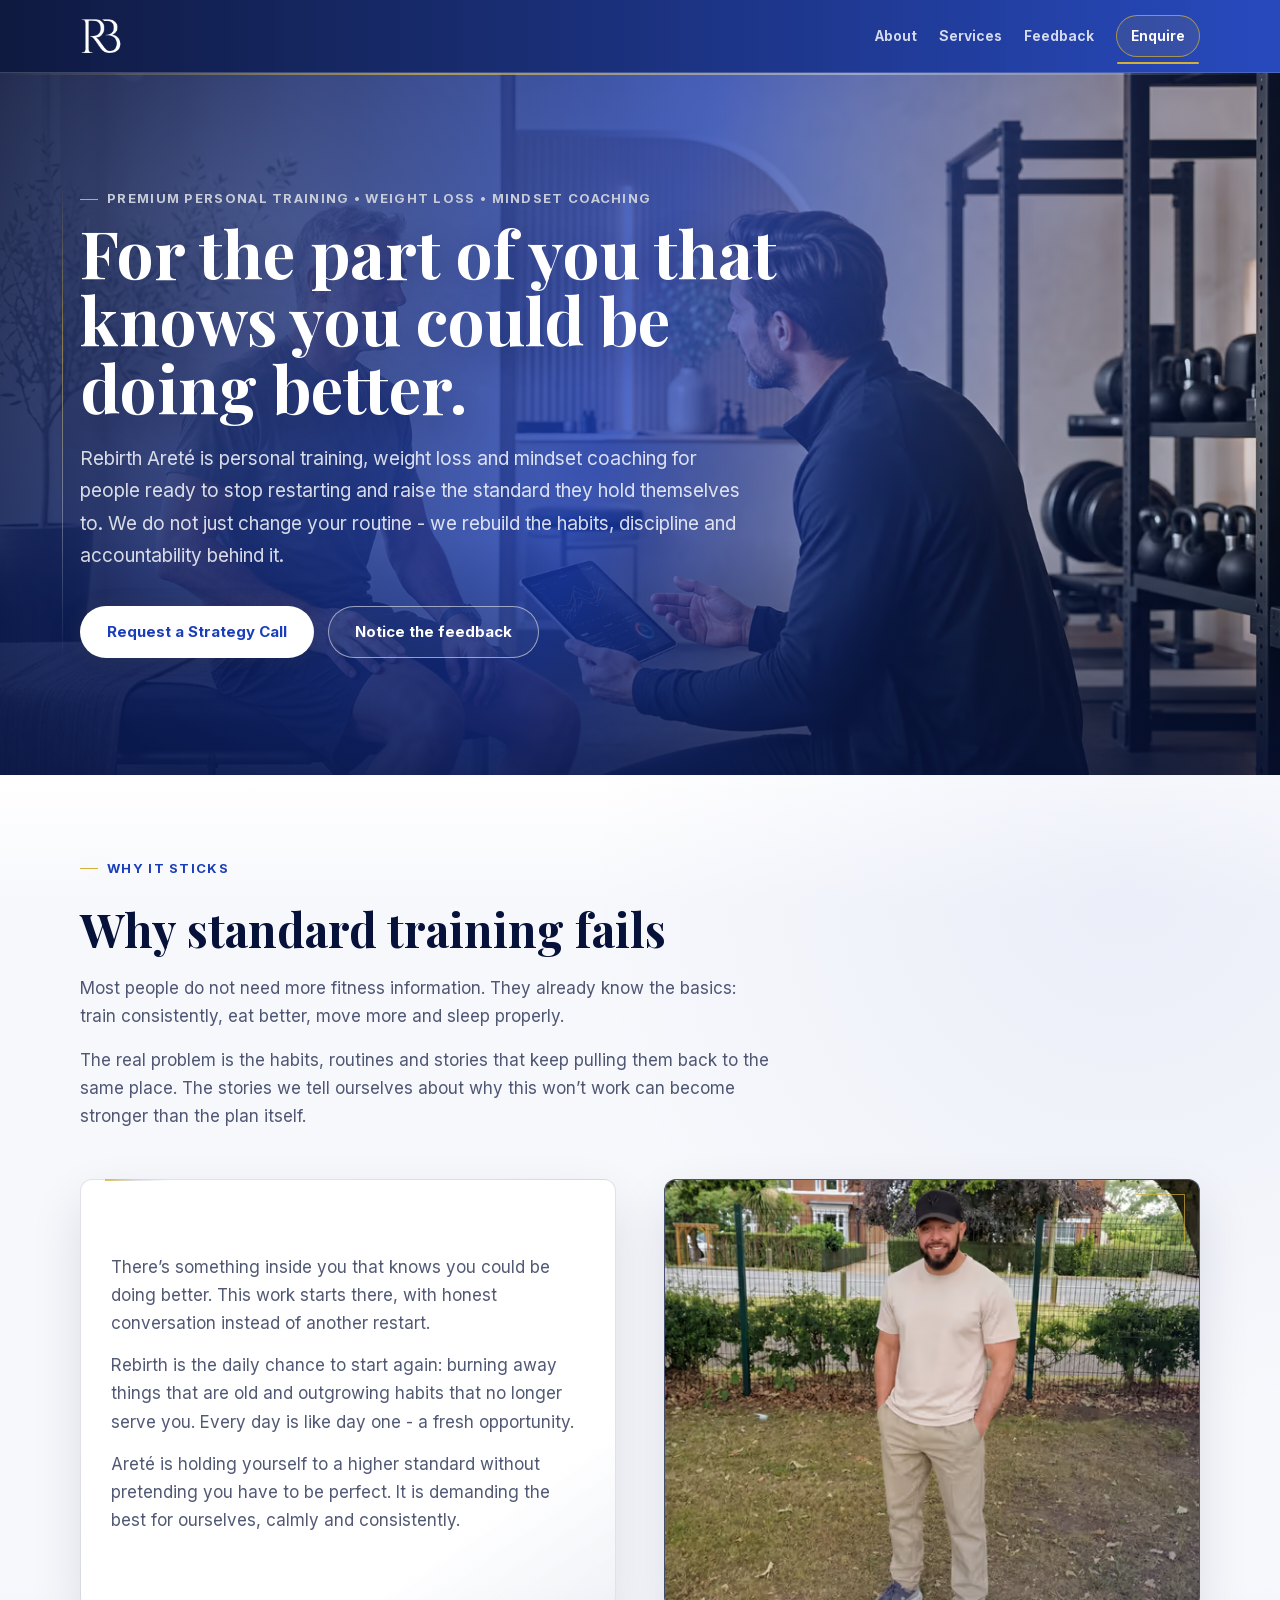
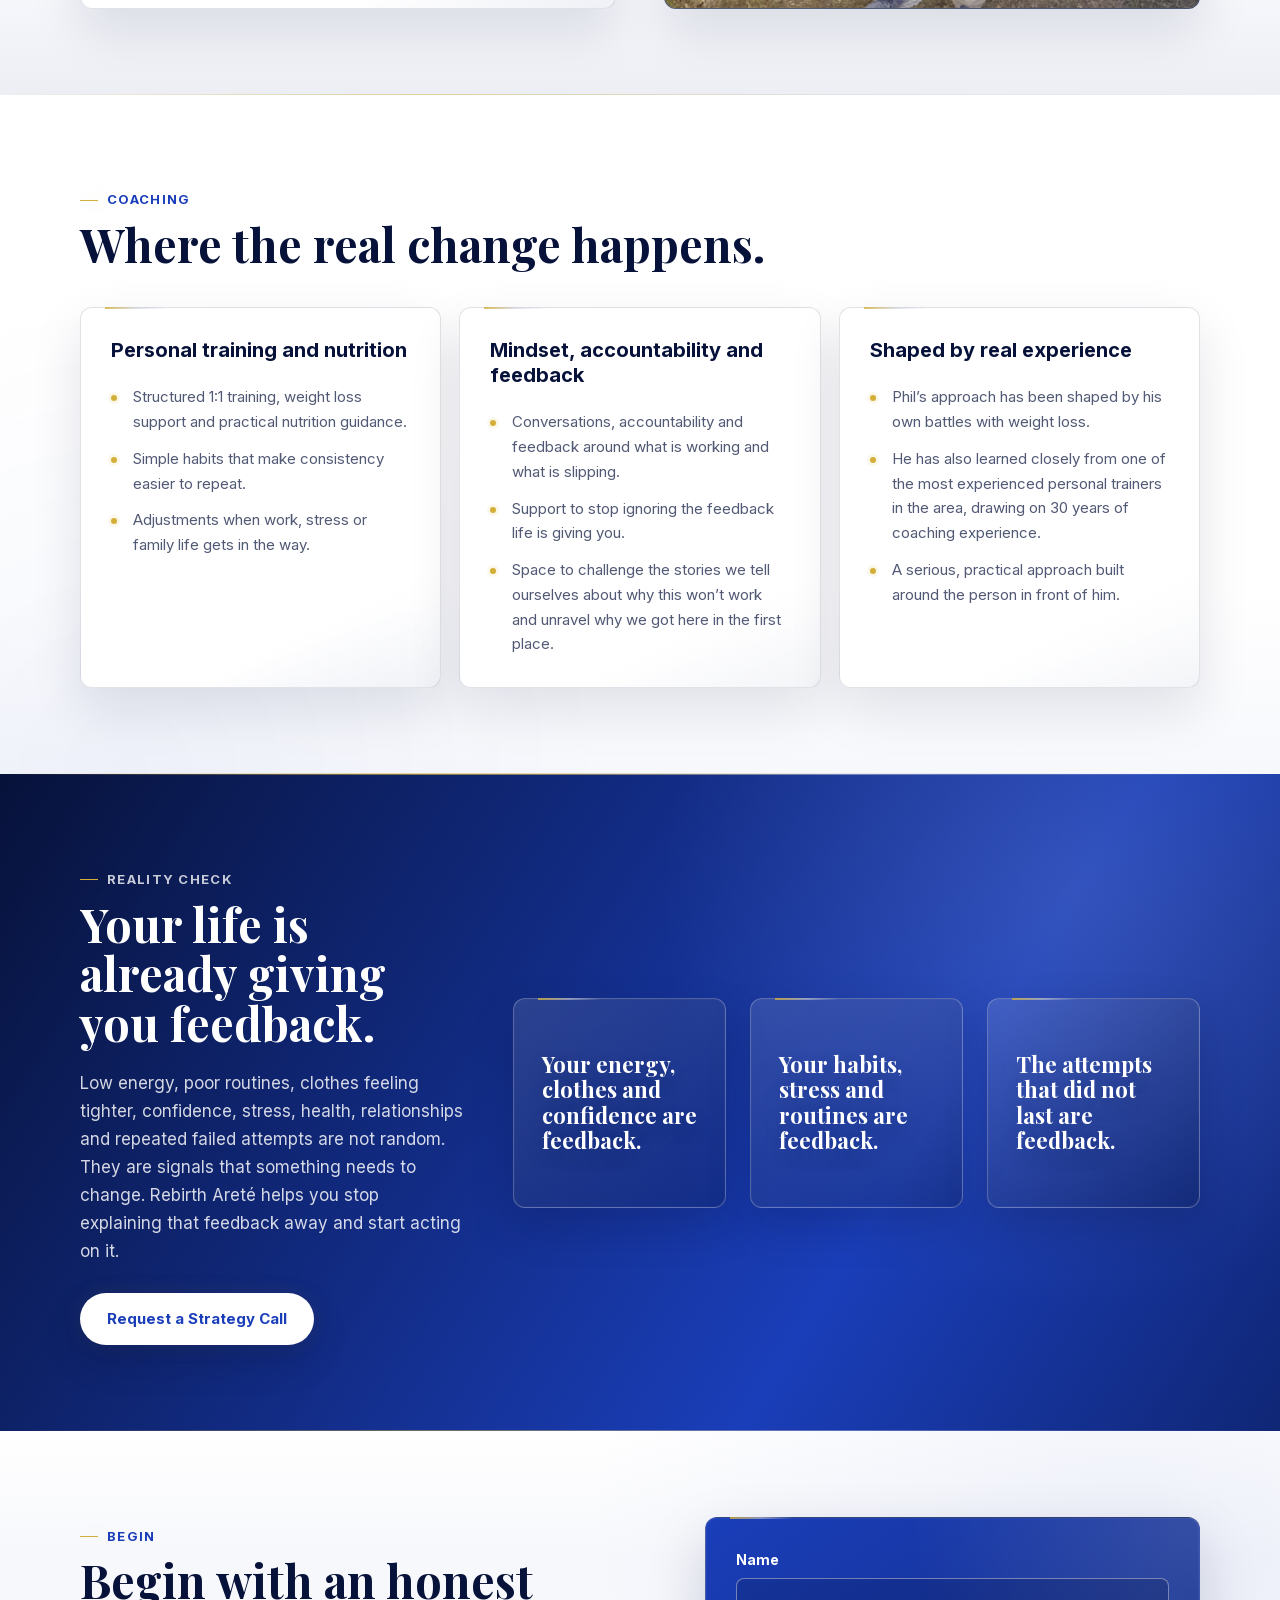
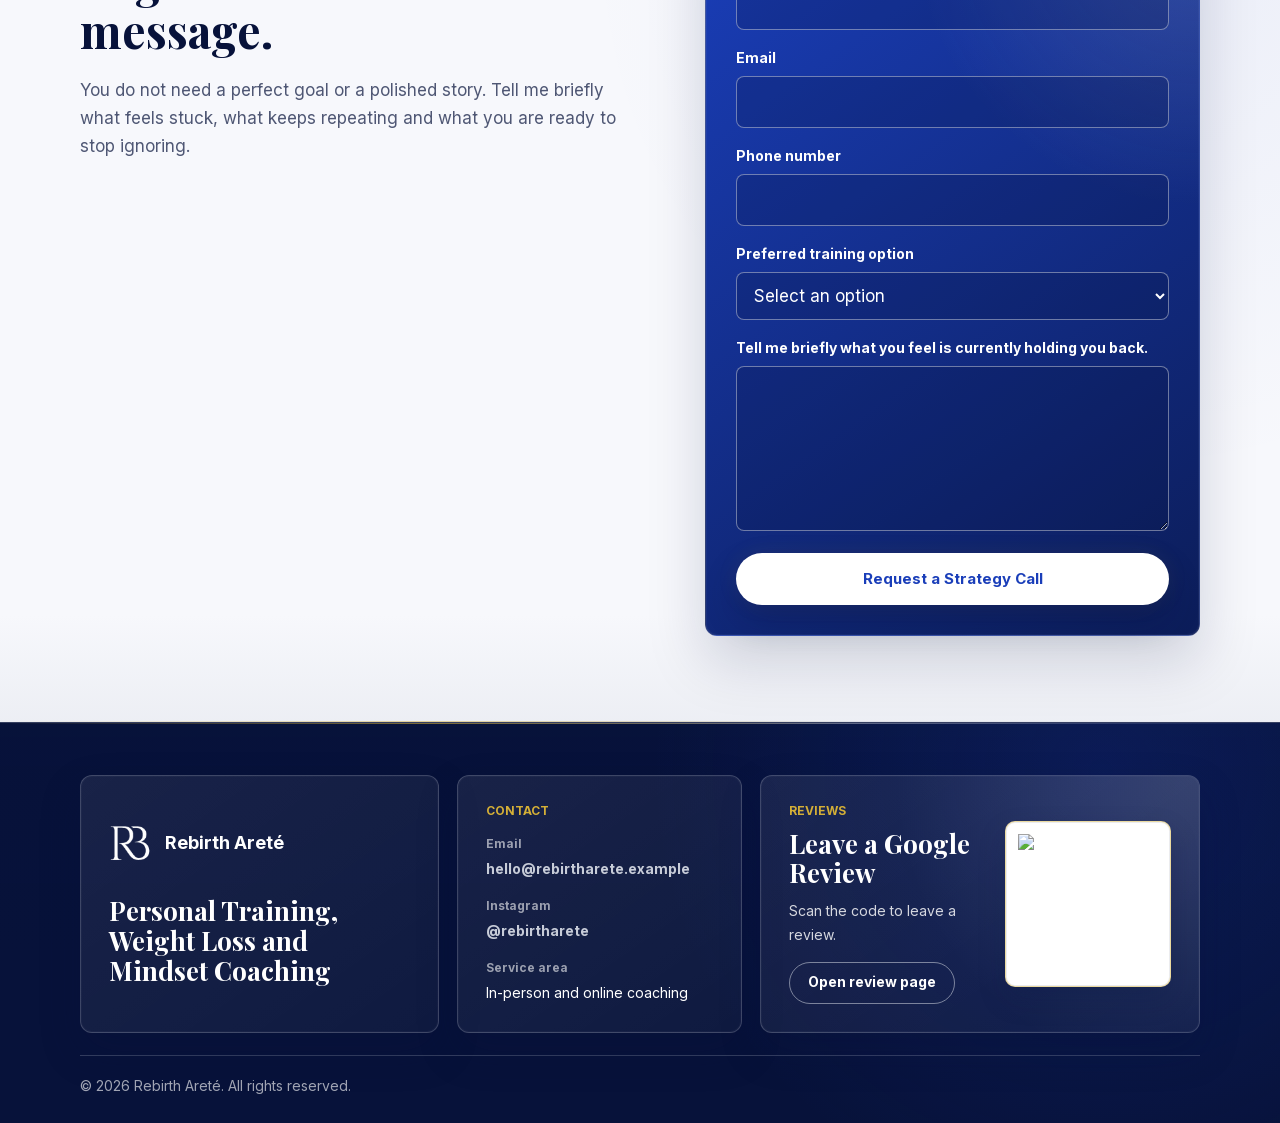
==== index.html @ 5c13dafe "fixed overall message" ====
<!doctype html>
<html lang="en">
  <head>
    <meta charset="utf-8" />
    <meta name="viewport" content="width=device-width, initial-scale=1" />
    <title>
      Rebirth Aret&eacute; | Personal Training, Weight Loss &amp; Mindset Coaching
    </title>
    <meta
      name="description"
      content="Premium personal training, weight loss and mindset coaching from Rebirth Aret&eacute; for people ready to stop restarting and raise their standard."
    />
    <meta name="theme-color" content="#07123A" />
    <!-- TODO: Replace placeholder domain with the real Rebirth Aret&eacute; domain before launch. -->
    <link rel="canonical" href="https://www.rebirtharete.example/" />
    <link rel="icon" href="assets/favicon.png" sizes="48x48" type="image/png" />
    <link
      rel="preload"
      as="image"
      href="assets/hero-mobile.avif"
      type="image/avif"
      media="(max-width: 720px)"
      fetchpriority="high"
    />
    <link
      rel="preload"
      as="image"
      href="assets/hero-desktop.avif"
      type="image/avif"
      media="(min-width: 721px)"
      fetchpriority="high"
    />
    <link
      rel="preload"
      as="font"
      href="assets/fonts/inter-latin.woff2"
      type="font/woff2"
      crossorigin
    />
    <link
      rel="preload"
      as="font"
      href="assets/fonts/playfair-display-latin.woff2"
      type="font/woff2"
      crossorigin
    />
    <link rel="stylesheet" href="styles.min.css" />
  </head>
  <body>
    <a class="skip-link" href="#main">Skip to content</a>

    <header class="site-header" aria-label="Site header">
      <div class="container nav-shell">
        <a class="brand" href="#top" aria-label="Rebirth Aret&eacute; home">
          <img
            src="assets/rebirth-mark.png"
            alt="Rebirth Aret&eacute; logo"
            width="96"
            height="96"
            decoding="async"
          />
        </a>
        <nav class="nav-links" aria-label="Primary navigation">
          <a href="#about">About</a>
          <a href="#services">Services</a>
          <a href="#reviews">Feedback</a>
          <a class="nav-cta" href="#enquire">Enquire</a>
        </nav>
      </div>
    </header>

    <main id="main">
      <section class="hero" id="top" aria-labelledby="hero-title">
        <div class="container hero-content">
          <p class="eyebrow">
            Premium Personal Training &bull; Weight Loss &bull; Mindset Coaching
          </p>
          <h1 id="hero-title">
            For the part of you that knows you could be doing better.
          </h1>
          <p class="hero-subtitle">
            Rebirth Aret&eacute; is personal training, weight loss and mindset
            coaching for people ready to stop restarting and raise the standard
            they hold themselves to. We do not just change your routine - we
            rebuild the habits, discipline and accountability behind it.
          </p>
          <div class="button-row" role="group" aria-label="Hero actions">
            <a class="button button-primary" href="#enquire"
              >Request a Strategy Call</a
            >
            <a class="button button-secondary" href="#reviews"
              >Notice the feedback</a
            >
          </div>
        </div>
      </section>

      <section
        class="section section-light"
        id="about"
        aria-labelledby="about-title"
      >
        <div class="container about-layout">
          <div class="section-copy about-copy">
            <p class="eyebrow">Why it sticks</p>
            <h2 id="about-title">Why standard training fails</h2>
            <p>
              Most people do not need more fitness information. They already
              know the basics: train consistently, eat better, move more and
              sleep properly.
            </p>
            <p>
              The real problem is the habits, routines and stories that keep
              pulling them back to the same place. The stories we tell ourselves
              about why this won&rsquo;t work can become stronger than the plan
              itself.
            </p>
          </div>

          <div class="about-cards-row">
            <article
              class="about-card about-detail"
              aria-label="Phil coaching approach"
            >
              <p>
                There&rsquo;s something inside you that knows you could be doing
                better. This work starts there, with honest conversation instead
                of another restart.
              </p>
              <p>
                Rebirth is the daily chance to start again: burning away things
                that are old and outgrowing habits that no longer serve you.
                Every day is like day one - a fresh opportunity.
              </p>
              <p>
                Aret&eacute; is holding yourself to a higher standard without
                pretending you have to be perfect. It is demanding the best for
                ourselves, calmly and consistently.
              </p>
            </article>

            <figure class="image-panel about-image">
              <picture>
                <source
                  type="image/avif"
                  srcset="
                    assets/phil-560.avif 560w,
                    assets/phil-840.avif 840w
                  "
                  sizes="(min-width: 981px) 544px, calc(100vw - 36px)"
                />
                <source
                  type="image/webp"
                  srcset="
                    assets/phil-560.webp 560w,
                    assets/phil-840.webp 840w
                  "
                  sizes="(min-width: 981px) 544px, calc(100vw - 36px)"
                />
                <img
                  src="assets/phil-840.jpg"
                  alt="Phil, fitness and mindset coach"
                  width="840"
                  height="840"
                  loading="lazy"
                  decoding="async"
                  fetchpriority="low"
                />
              </picture>
            </figure>
          </div>
        </div>
      </section>

      <section
        class="section section-stone"
        id="services"
        aria-labelledby="services-title"
      >
        <div class="container section-heading">
          <p class="eyebrow">Coaching</p>
          <h2 id="services-title">Where the real change happens.</h2>
        </div>

        <div class="container card-grid services-grid">
          <article class="service-card">
            <h3>Personal training and nutrition</h3>
            <ul>
              <li>
                Structured 1:1 training, weight loss support and practical
                nutrition guidance.
              </li>
              <li>Simple habits that make consistency easier to repeat.</li>
              <li>Adjustments when work, stress or family life gets in the way.</li>
            </ul>
          </article>

          <article class="service-card">
            <h3>Mindset, accountability and feedback</h3>
            <ul>
              <li>
                Conversations, accountability and feedback around what is
                working and what is slipping.
              </li>
              <li>Support to stop ignoring the feedback life is giving you.</li>
              <li>
                Space to challenge the stories we tell ourselves about why this
                won&rsquo;t work and unravel why we got here in the first place.
              </li>
            </ul>
          </article>

          <article class="service-card">
            <h3>Shaped by real experience</h3>
            <ul>
              <li>
                Phil&rsquo;s approach has been shaped by his own battles with
                weight loss.
              </li>
              <li>
                He has also learned closely from one of the most experienced
                personal trainers in the area, drawing on 30 years of coaching
                experience.
              </li>
              <li>A serious, practical approach built around the person in front of him.</li>
            </ul>
          </article>
        </div>
      </section>

      <section
        class="section section-dark"
        id="reviews"
        aria-labelledby="reviews-title"
      >
        <div class="container reviews-layout">
          <div class="section-copy">
            <p class="eyebrow">Reality check</p>
            <h2 id="reviews-title">Your life is already giving you feedback.</h2>
            <p>
              Low energy, poor routines, clothes feeling tighter, confidence,
              stress, health, relationships and repeated failed attempts are not
              random. They are signals that something needs to change. Rebirth
              Aret&eacute; helps you stop explaining that feedback away and start
              acting on it.
            </p>
            <!-- TODO: Replace this with the preferred enquiry route when it is ready. -->
            <a
              class="button button-primary"
              href="#enquire"
            >
              Request a Strategy Call
            </a>
          </div>

          <div class="card-grid review-grid">
            <article class="review-card">
              <p>Your energy, clothes and confidence are feedback.</p>
            </article>
            <article class="review-card">
              <p>Your habits, stress and routines are feedback.</p>
            </article>
            <article class="review-card">
              <p>The attempts that did not last are feedback.</p>
            </article>
          </div>
        </div>
      </section>

      <section
        class="section section-light enquiry-section"
        id="enquire"
        aria-labelledby="enquire-title"
      >
        <div class="container enquiry-layout">
          <div class="section-copy enquiry-copy">
            <p class="eyebrow">Begin</p>
            <h2 id="enquire-title">Begin with an honest message.</h2>
            <p>
              You do not need a perfect goal or a polished story. Tell me
              briefly what feels stuck, what keeps repeating and what you are
              ready to stop ignoring.
            </p>
          </div>

          <form
            class="enquiry-form"
            name="rebirth-arete-enquiry"
            method="POST"
            data-netlify="true"
            netlify-honeypot="bot-field"
          >
            <input
              type="hidden"
              name="form-name"
              value="rebirth-arete-enquiry"
            />
            <p class="honeypot">
              <label>
                Do not fill this out if you are human:
                <input name="bot-field" type="text" autocomplete="off" />
              </label>
            </p>

            <div class="form-row">
              <label for="name">Name</label>
              <input
                id="name"
                name="name"
                type="text"
                autocomplete="name"
                required
              />
            </div>

            <div class="form-row">
              <label for="email">Email</label>
              <input
                id="email"
                name="email"
                type="email"
                autocomplete="email"
                required
              />
            </div>

            <div class="form-row">
              <label for="phone">Phone number</label>
              <input id="phone" name="phone" type="tel" autocomplete="tel" />
            </div>

            <div class="form-row">
              <label for="training-option">Preferred training option</label>
              <select
                id="training-option"
                name="preferred-training-option"
                required
              >
                <option value="">Select an option</option>
                <option value="1:1 PT">1:1 PT</option>
                <option value="Online coaching">Online coaching</option>
                <option value="Not sure yet">Not sure yet</option>
              </select>
            </div>

            <div class="form-row">
              <label for="message"
                >Tell me briefly what you feel is currently holding you
                back.</label
              >
              <textarea
                id="message"
                name="message"
                rows="5"
                required
              ></textarea>
            </div>

            <button class="button button-primary form-button" type="submit">
              Request a Strategy Call
            </button>
          </form>
        </div>
      </section>
    </main>

    <footer class="site-footer">
      <div class="container footer-shell">
        <div class="footer-main">
          <div class="footer-brand-panel">
            <a
              class="footer-logo"
              href="#top"
              aria-label="Rebirth Aret&eacute; home"
            >
              <img
                src="assets/rebirth-mark.png"
                alt=""
                width="96"
                height="96"
                decoding="async"
              />
              <span>Rebirth Aret&eacute;</span>
            </a>
            <p>Personal Training, Weight Loss and Mindset Coaching</p>
          </div>

          <address
            class="footer-contact"
            aria-label="Rebirth Aret&eacute; contact details"
          >
            <p class="footer-heading">Contact</p>
            <ul class="footer-list">
              <li>
                <span>Email</span>
                <!-- TODO: Replace placeholder email with the client's real email address. -->
                <a href="mailto:hello@rebirtharete.example"
                  >hello@rebirtharete.example</a
                >
              </li>
              <li>
                <span>Instagram</span>
                <!-- TODO: Replace placeholder Instagram URL and handle with the client's real Instagram link. -->
                <a
                  href="https://www.instagram.com/rebirtharete"
                  target="_blank"
                  rel="noopener noreferrer"
                >
                  @rebirtharete
                </a>
              </li>
              <li>
                <span>Service area</span>
                <!-- TODO: Replace placeholder service area with the client's real location/service area. -->
                <p>In-person and online coaching</p>
              </li>
            </ul>
          </address>

          <aside
            class="footer-review-card"
            aria-labelledby="footer-review-title"
          >
            <div class="footer-review-copy">
              <p class="footer-heading">Reviews</p>
              <h2 id="footer-review-title">Leave a Google Review</h2>
              <p>Scan the code to leave a review.</p>
              <!-- TODO: Replace this placeholder Google Review link with the client's real Google Review link. -->
              <a
                class="footer-review-link"
                href="https://google.com"
                target="_blank"
                rel="noopener noreferrer"
              >
                Open review page
              </a>
            </div>
            <div class="footer-qr-wrap">
              <!-- TODO: Replace this placeholder QR code URL with the client's real Google Review link. -->
              <img
                src="assets/google-review-qr.png"
                alt="Placeholder QR code for the Rebirth Aret&eacute; Google Review page"
                width="140"
                height="140"
                loading="lazy"
                decoding="async"
                fetchpriority="low"
              />
            </div>
          </aside>
        </div>

        <div class="footer-bottom">
          <p>
            &copy; <span id="copyright-year">2026</span> Rebirth Aret&eacute;. All
            rights reserved.
          </p>
        </div>
      </div>
    </footer>

    <script src="script.min.js" defer></script>
  </body>
</html>
---- styles.min.css ----
@font-face{font-family:Inter;font-style:normal;font-weight:400 700;font-display:swap;src:url(assets/fonts/inter-latin.woff2)format("woff2");unicode-range:U+??,U+131,U+152-153,U+2BB-2BC,U+2C6,U+2DA,U+2DC,U+304,U+308,U+329,U+2000-206F,U+20AC,U+2122,U+2191,U+2193,U+2212,U+2215,U+FEFF,U+FFFD}@font-face{font-family:Playfair Display;font-style:normal;font-weight:600 700;font-display:swap;src:url(assets/fonts/playfair-display-latin.woff2)format("woff2");unicode-range:U+??,U+131,U+152-153,U+2BB-2BC,U+2C6,U+2DA,U+2DC,U+304,U+308,U+329,U+2000-206F,U+20AC,U+2122,U+2191,U+2193,U+2212,U+2215,U+FEFF,U+FFFD}:root{--brand-blue:#1a3eb9;--brand-blue-rgb:26, 62, 185;--brand-navy:#07123a;--brand-navy-rgb:7, 18, 58;--brand-white:#fff;--brand-white-rgb:255, 255, 255;--brand-soft:#f7f8fc;--brand-silver:#c7ccd8;--brand-silver-rgb:199, 204, 216;--brand-silver-dark:#8f98aa;--brand-silver-dark-rgb:143, 152, 170;--brand-gold:#d4af37;--brand-gold-rgb:212, 175, 55;--brand-yellow:var(--brand-gold);--brand-yellow-rgb:var(--brand-gold-rgb);--brand-grey:var(--brand-silver);--brand-grey-rgb:var(--brand-silver-rgb);--brand-slate:var(--brand-navy);--brand-slate-rgb:var(--brand-navy-rgb);--accent-gradient:linear-gradient(90deg, transparent, rgba(var(--brand-gold-rgb), .82), rgba(var(--brand-silver-rgb), .64), transparent);--silver-gradient:linear-gradient(135deg, rgba(var(--brand-white-rgb), .94), rgba(var(--brand-silver-rgb), .72), rgba(var(--brand-white-rgb), .96), rgba(var(--brand-silver-dark-rgb), .54));--cf-charcoal:var(--brand-navy);--cf-panel:rgba(var(--brand-navy-rgb), .94);--cf-basalt:var(--brand-blue);--cf-parchment:var(--brand-soft);--cf-stone:var(--brand-white);--cf-cream:var(--brand-white);--cf-gold:var(--brand-yellow);--cf-sand:var(--brand-grey);--cf-muted-gold:var(--brand-yellow);--cf-border-dark:rgba(var(--brand-silver-rgb), .24);--cf-border-light:rgba(var(--brand-silver-dark-rgb), .28);--ink:var(--brand-navy);--muted-on-dark:rgba(var(--brand-white-rgb), .82);--muted-on-light:rgba(var(--brand-navy-rgb), .7);--shadow-soft:0 22px 52px rgba(var(--brand-navy-rgb), .11);--space-sm:1rem;--space-md:1.5rem;--space-lg:2rem;--footer-card-padding:1.75rem}*{box-sizing:border-box}html{scroll-behavior:smooth}body{background:var(--cf-parchment);color:var(--ink);text-rendering:optimizelegibility;margin:0;font-family:Inter,Arial,sans-serif;font-size:17px;line-height:1.65}img{max-width:100%;display:block}a{color:inherit;text-decoration:none}p,h1,h2,h3{margin:0}ul{margin:0;padding:0}button,input,textarea,select{font:inherit}input,textarea,select{width:100%}:focus-visible{outline:3px solid var(--brand-blue);outline-offset:3px}.site-header :focus-visible,.hero :focus-visible,.section-dark :focus-visible,.enquiry-form :focus-visible,.site-footer :focus-visible{outline-color:var(--brand-yellow)}.skip-link{z-index:100;border:1px solid var(--brand-grey);background:var(--cf-cream);color:var(--ink);border-radius:8px;padding:10px 14px;position:absolute;top:-80px;left:16px}.skip-link:focus{top:16px}.container{width:calc(100% - 48px);max-width:1120px;margin:0 auto}.section{padding:86px 0;scroll-margin-top:88px;position:relative}.section>.container{z-index:1;position:relative}.section:after{content:"";z-index:2;background:var(--accent-gradient);opacity:.58;pointer-events:none;height:1px;position:absolute;bottom:0;left:0;right:0}.section-light{background:radial-gradient(circle at 88% 12%, rgba(var(--brand-blue-rgb), .055), transparent 34rem), linear-gradient(180deg, var(--brand-white), var(--brand-soft) 14%, var(--brand-soft) 88%, rgba(var(--brand-silver-rgb), .22))}.section-stone{background:radial-gradient(circle at 10% 100%, rgba(var(--brand-blue-rgb), .045), transparent 30rem), linear-gradient(180deg, rgba(var(--brand-white-rgb), .96), var(--brand-white) 72%, var(--brand-soft))}.section-dark{background:radial-gradient(circle at 84% 18%, rgba(var(--brand-silver-rgb), .15), transparent 26rem), linear-gradient(122deg, var(--brand-navy) 0%, var(--brand-blue) 68%, var(--brand-navy) 128%);color:var(--cf-cream)}.section-dark:before{content:"";background:var(--accent-gradient);opacity:.76;pointer-events:none;height:1px;position:absolute;inset:0 0 auto}.eyebrow{color:var(--brand-blue);letter-spacing:.1em;text-transform:uppercase;align-items:center;gap:9px;margin-bottom:12px;font-size:13px;font-weight:800;line-height:1.2;display:inline-flex}.eyebrow:before{content:"";background:var(--brand-gold);width:18px;height:1px;box-shadow:8px 0 16px rgba(var(--brand-gold-rgb), .22);flex:none}.section-dark .eyebrow,.hero .eyebrow{color:var(--brand-silver)}h1,h2{font-family:Playfair Display,Georgia,serif;font-weight:700}h1{max-width:780px;color:var(--cf-cream);font-size:66px;line-height:1.02}h2{max-width:760px;font-size:46px;line-height:1.08}h3{color:inherit;font-size:20px;font-weight:700;line-height:1.25}.section-copy{max-width:690px}.section-copy h2,.section-heading h2{margin-bottom:20px}.section-copy p:not(.eyebrow),.section-heading p:not(.eyebrow){color:var(--muted-on-light)}.section-dark .section-copy p:not(.eyebrow){color:var(--muted-on-dark)}.site-header{z-index:30;border-bottom:1px solid var(--cf-border-dark);background:linear-gradient(90deg, rgba(var(--brand-navy-rgb), .97), rgba(var(--brand-blue-rgb), .94));color:var(--cf-cream);transition:background .18s,box-shadow .18s;position:sticky;top:0}.site-header.is-scrolled{background:rgba(var(--brand-navy-rgb), .97);box-shadow:0 14px 34px rgba(var(--brand-navy-rgb), .28)}.nav-shell{justify-content:space-between;align-items:center;gap:24px;min-height:72px;display:flex}.brand{flex:none;align-items:center;display:inline-flex}.brand img{filter:brightness(0)invert();object-fit:contain;width:auto;height:42px}.nav-links{color:var(--muted-on-dark);align-items:center;gap:22px;font-size:14px;font-weight:650;display:flex}.nav-links a{transition:color .18s,border-color .18s,background .18s;position:relative}.nav-links a:hover,.nav-links a.is-active{color:var(--brand-white)}.nav-links a:after{content:"";background:var(--brand-gold);opacity:0;border-radius:999px;height:2px;transition:opacity .18s,transform .18s;position:absolute;bottom:-8px;left:0;right:0;transform:scaleX(.6)}.nav-links a.is-active:after{opacity:1;transform:scaleX(1)}.nav-cta{border:1px solid rgba(var(--brand-silver-rgb), .66);border-radius:999px;padding:8px 14px}.nav-cta.is-active{border-color:rgba(var(--brand-gold-rgb), .72);background:rgba(var(--brand-gold-rgb), .1)}.hero{--hero-image:url(assets/hero-desktop.jpg);background:radial-gradient(circle at 19% 26%, rgba(var(--brand-white-rgb), .13), transparent 25rem), radial-gradient(circle at 68% 12%, rgba(var(--brand-silver-rgb), .11), transparent 24rem), linear-gradient(108deg, rgba(var(--brand-navy-rgb), .91) 0%, rgba(var(--brand-blue-rgb), .78) 48%, rgba(var(--brand-blue-rgb), .22) 76%, rgba(var(--brand-navy-rgb), .12) 100%), var(--hero-image) center right / cover no-repeat;align-items:center;height:78svh;min-height:640px;max-height:800px;display:flex;position:relative;overflow:hidden}@supports (background-image:image-set(url("assets/hero-desktop.avif") type("image/avif"))
){.hero{--hero-image:image-set(url(assets/hero-desktop.avif) type("image/avif"), url(assets/hero-desktop.webp) type("image/webp"), url(assets/hero-desktop.jpg) type("image/jpeg"))}}.hero:before{content:"";z-index:1;background:var(--accent-gradient);opacity:.9;pointer-events:none;height:2px;position:absolute;inset:0 0 auto}.hero:after{content:"";z-index:0;background:linear-gradient(0deg, rgba(var(--brand-navy-rgb), .64), transparent 76%);pointer-events:none;height:44%;position:absolute;inset:auto 0 0}.hero-content{z-index:2;padding:54px 0 64px;position:relative}.hero-content:before{content:"";background:linear-gradient(180deg, transparent, rgba(var(--brand-gold-rgb), .76), rgba(var(--brand-silver-rgb), .62), transparent);opacity:.74;width:1px;position:absolute;top:54px;bottom:64px;left:-18px}.hero h1{text-shadow:0 10px 34px rgba(var(--brand-navy-rgb), .28)}.hero-subtitle{max-width:660px;color:var(--muted-on-dark);margin-top:22px;font-size:19px;line-height:1.7}.button-row{flex-wrap:wrap;gap:14px;margin-top:34px;display:flex}.button{border:1px solid #0000;border-radius:999px;justify-content:center;align-items:center;min-height:52px;padding:14px 26px;font-size:15px;font-weight:800;line-height:1.2;transition:transform .2s,box-shadow .2s,background .2s,border-color .2s,color .2s;display:inline-flex}.button:hover{transform:translateY(-2px)}.button-primary{border-color:var(--brand-blue);background:var(--brand-blue);color:var(--brand-white);box-shadow:0 14px 30px rgba(var(--brand-blue-rgb), .2), 0 0 0 1px rgba(var(--brand-white-rgb), .04) inset}.button-primary:hover{border-color:rgba(var(--brand-gold-rgb), .72);background:var(--brand-navy);box-shadow:0 17px 34px rgba(var(--brand-navy-rgb), .22), 0 0 0 1px rgba(var(--brand-gold-rgb), .18)}.hero .button-primary,.section-dark .button-primary,.enquiry-form .button-primary{border-color:rgba(var(--brand-white-rgb), .86);background:var(--brand-white);color:var(--brand-blue);box-shadow:0 16px 34px rgba(var(--brand-navy-rgb), .24), 0 0 22px rgba(var(--brand-gold-rgb), .08)}.hero .button-primary:hover,.section-dark .button-primary:hover,.enquiry-form .button-primary:hover{border-color:rgba(var(--brand-gold-rgb), .76);background:var(--brand-soft);color:var(--brand-navy)}.button-secondary{border-color:rgba(var(--brand-silver-rgb), .72);background:rgba(var(--brand-white-rgb), .05);color:var(--cf-cream)}.button-secondary:hover{border-color:rgba(var(--brand-gold-rgb), .82);background:rgba(var(--brand-white-rgb), .11);color:var(--brand-white)}.about-cards-row{align-items:stretch;gap:48px;margin-top:48px;display:grid}.about-copy{gap:16px;display:grid}.about-copy h2{margin-bottom:4px}.about-card,.service-card,.review-card,.enquiry-form{isolation:isolate;border:1px solid var(--cf-border-light);box-shadow:var(--shadow-soft);border-radius:12px;position:relative}.about-card:before,.service-card:before,.review-card:before,.enquiry-form:before{content:"";z-index:2;background:linear-gradient(90deg, var(--brand-gold), rgba(var(--brand-silver-rgb), .7), transparent);opacity:.8;pointer-events:none;width:64px;height:2px;position:absolute;top:-1px;left:24px}.about-card{background:linear-gradient(145deg, var(--brand-white) 0%, var(--brand-white) 76%, rgba(var(--brand-silver-rgb), .13) 100%);padding:30px}.about-card p{color:var(--muted-on-light);margin-top:14px}.about-detail{align-content:center;gap:14px;display:grid}.about-detail p{margin-top:0}.image-panel{isolation:isolate;border:1px solid rgba(var(--brand-silver-dark-rgb), .42);background:linear-gradient(135deg, rgba(var(--brand-silver-rgb), .18), transparent), var(--brand-navy);min-height:330px;box-shadow:var(--shadow-soft), 0 0 0 1px rgba(var(--brand-white-rgb), .62) inset;border-radius:12px;margin:0;position:relative;overflow:hidden}.image-panel:before{content:"";z-index:2;border-top:1px solid rgba(var(--brand-gold-rgb), .68);border-right:1px solid rgba(var(--brand-gold-rgb), .68);pointer-events:none;width:48px;height:48px;position:absolute;top:14px;right:14px}.image-panel:after{content:"";background:linear-gradient(135deg, rgba(var(--brand-navy-rgb), .05), transparent 52%, rgba(var(--brand-blue-rgb), .2));box-shadow:inset 0 0 0 7px rgba(var(--brand-navy-rgb), .035);pointer-events:none;position:absolute;inset:0}.image-panel picture{width:100%;height:100%;display:block}.image-panel img{object-fit:cover;filter:saturate(.92)contrast(1.035);width:100%;height:100%;transition:transform .6s,filter .6s}.about-image img{object-position:center}.section-heading{margin-bottom:38px}.card-grid{gap:18px;display:grid}.services-grid{grid-template-columns:repeat(3,minmax(0,1fr))}.service-card{background:linear-gradient(155deg, var(--brand-white) 0%, var(--brand-white) 78%, rgba(var(--brand-silver-rgb), .14) 100%);flex-direction:column;min-height:300px;padding:30px;transition:transform .22s,border-color .22s,box-shadow .22s;display:flex}.service-card ul{color:var(--muted-on-light);gap:12px;margin-top:22px;font-size:15px;list-style:none;display:grid}.service-card li{padding-left:22px;position:relative}.service-card li:before{content:"";background:var(--brand-gold);width:6px;height:6px;box-shadow:0 0 0 3px rgba(var(--brand-gold-rgb), .1);border-radius:50%;position:absolute;top:10px;left:0}.reviews-layout{grid-template-columns:minmax(0,.56fr) minmax(0,1fr);align-items:center;gap:48px;display:grid}.reviews-layout .button{margin-top:28px}.review-grid{gap:var(--space-md);grid-template-columns:repeat(3,minmax(0,1fr));align-items:stretch}.review-card{border-color:rgba(var(--brand-silver-rgb), .34);background:linear-gradient(145deg, rgba(var(--brand-white-rgb), .11), rgba(var(--brand-navy-rgb), .28));min-height:210px;box-shadow:0 18px 42px rgba(var(--brand-navy-rgb), .22), 0 0 0 1px rgba(var(--brand-white-rgb), .025) inset;align-items:center;padding:28px;transition:transform .22s,border-color .22s,background .22s;display:flex}.review-card p{color:var(--cf-cream);text-shadow:0 8px 24px rgba(var(--brand-navy-rgb), .2);margin:0;font-family:Playfair Display,Georgia,serif;font-size:22px;font-weight:700;line-height:1.16}.enquiry-layout{grid-template-columns:minmax(0,.78fr) minmax(360px,.68fr);align-items:start;gap:58px;display:grid}.enquiry-form{background:radial-gradient(circle at 100% 0%, rgba(var(--brand-silver-rgb), .18), transparent 18rem), linear-gradient(145deg, var(--brand-blue), var(--brand-navy) 132%);color:var(--cf-cream);box-shadow:0 24px 58px rgba(var(--brand-navy-rgb), .17), 0 0 0 1px rgba(var(--brand-white-rgb), .04) inset;gap:16px;padding:30px;display:grid}.honeypot{position:absolute;left:-9999px}.form-row{gap:7px;display:grid}.form-row label{color:var(--cf-cream);font-size:14px;font-weight:700}.form-row input,.form-row textarea,.form-row select{border:1px solid rgba(var(--brand-silver-rgb), .52);background:rgba(var(--brand-navy-rgb), .2);min-height:48px;color:var(--cf-cream);border-radius:8px;padding:11px 13px;transition:border-color .18s,background .18s,box-shadow .18s}.form-row input:focus,.form-row textarea:focus,.form-row select:focus{border-color:rgba(var(--brand-gold-rgb), .9);background:rgba(var(--brand-navy-rgb), .3);box-shadow:0 0 0 4px rgba(var(--brand-gold-rgb), .16);outline:0}.form-row textarea{resize:vertical;min-height:126px}.form-row select option{color:var(--ink)}.form-button{width:100%;margin-top:6px}.site-footer{border-top:1px solid var(--cf-border-dark);background:radial-gradient(circle at 86% 12%, rgba(var(--brand-blue-rgb), .22), transparent 28rem), linear-gradient(180deg, rgba(var(--brand-navy-rgb), .97), var(--brand-navy) 58%), var(--brand-navy);color:var(--muted-on-dark);position:relative}.site-footer:before{content:"";background:var(--accent-gradient);opacity:.7;height:1px;position:absolute;inset:0 0 auto}.footer-shell{padding:52px 0 26px;font-size:14px}.footer-main{grid-template-columns:minmax(240px,.88fr) minmax(230px,.7fr) minmax(320px,1.08fr);align-items:stretch;gap:18px;display:grid}.footer-brand-panel,.footer-contact,.footer-review-card{border:1px solid var(--cf-border-dark);background:linear-gradient(145deg, rgba(var(--brand-white-rgb), .075), rgba(var(--brand-white-rgb), .035));padding:var(--footer-card-padding);box-shadow:0 18px 40px rgba(var(--brand-navy-rgb), .24), 0 0 0 1px rgba(var(--brand-white-rgb), .025) inset;border-radius:12px}.footer-brand-panel{justify-content:center;gap:var(--space-lg);flex-direction:column;display:flex}.footer-logo{color:var(--cf-cream);align-items:center;gap:14px;font-size:18px;font-weight:800;line-height:1.2;display:inline-flex}.footer-logo img{filter:brightness(0)invert();object-fit:contain;width:42px;height:42px}.footer-brand-panel p{max-width:300px;color:var(--cf-cream);font-family:Playfair Display,Georgia,serif;font-size:26px;font-weight:700;line-height:1.15}.footer-contact{gap:var(--space-sm);align-content:center;font-style:normal;display:grid}.footer-heading{color:var(--brand-gold);text-transform:uppercase;font-size:12px;font-weight:800;line-height:1.2}.footer-list{gap:var(--space-sm);list-style:none;display:grid}.footer-list li{gap:3px;display:grid}.footer-list span{color:rgba(var(--brand-white-rgb), .58);font-size:12px;font-weight:700}.footer-list p{color:var(--cf-cream)}.footer-list a{color:var(--brand-silver);overflow-wrap:anywhere;font-weight:700}.footer-list a:hover{color:var(--brand-gold)}.footer-review-card{gap:var(--space-md);grid-template-columns:minmax(0,1fr) auto;align-items:center;display:grid;position:relative;overflow:hidden}.footer-review-card:before{content:"";background:radial-gradient(circle at 100% 0%, rgba(var(--brand-silver-rgb), .18), transparent 60%);opacity:1;pointer-events:none;position:absolute;inset:0}.footer-review-card>*{position:relative}.footer-review-copy{align-content:center;gap:.75rem;display:grid}.footer-review-card h2{color:var(--cf-cream);font-family:Playfair Display,Georgia,serif;font-size:26px;line-height:1.1}.footer-review-card p:not(.footer-heading){color:var(--muted-on-dark)}.footer-review-link{border:1px solid rgba(var(--brand-silver-rgb), .58);width:fit-content;min-height:42px;color:var(--cf-cream);border-radius:999px;justify-content:center;align-items:center;margin-top:.25rem;padding:10px 18px;font-weight:800;line-height:1.2;transition:background .18s,border-color .18s,color .18s;display:inline-flex}.footer-review-link:hover{border-color:rgba(var(--brand-gold-rgb), .82);background:rgba(var(--brand-white-rgb), .1);color:var(--brand-white)}.footer-qr-wrap{border:1px solid rgba(var(--brand-gold-rgb), .48);background:var(--cf-cream);box-shadow:inset 0 0 0 1px rgba(var(--brand-navy-rgb), .08), 0 12px 28px rgba(var(--brand-navy-rgb), .2);border-radius:10px;place-items:center;padding:12px;display:grid}@media (hover:hover){.image-panel:hover img{filter:saturate(.98)contrast(1.045);transform:scale(1.018)}.service-card:hover{border-color:rgba(var(--brand-silver-dark-rgb), .42);box-shadow:0 26px 58px rgba(var(--brand-navy-rgb), .14);transform:translateY(-4px)}.review-card:hover{border-color:rgba(var(--brand-gold-rgb), .42);background:linear-gradient(145deg, rgba(var(--brand-white-rgb), .14), rgba(var(--brand-navy-rgb), .3));transform:translateY(-3px)}}.footer-qr-wrap img{width:140px;max-width:none;height:140px}.footer-bottom{border-top:1px solid var(--cf-border-dark);color:rgba(var(--brand-white-rgb), .62);justify-content:space-between;margin-top:22px;padding-top:18px;display:flex}@media (width<=980px){h1{font-size:56px}h2{font-size:40px}.reviews-layout,.enquiry-layout,.footer-main,.services-grid,.review-grid{grid-template-columns:1fr}.service-card,.review-card{min-height:0}.footer-brand-panel p{max-width:520px}}@media (width>=981px){.about-cards-row{grid-template-columns:repeat(2,minmax(0,1fr))}.about-card,.about-image{height:480px}.about-image{min-height:0}}@media (width>=1200px){.about-card,.about-image{height:430px}}@media (width<=720px){body{font-size:16px}.container{width:calc(100% - 36px)}.section{padding:58px 0}.nav-shell{gap:14px;min-height:auto;padding:16px 0;display:grid}.nav-links{flex-wrap:wrap;gap:10px 14px;font-size:13px}.brand img{height:34px}h1{font-size:39px}h2{font-size:34px}.hero{--hero-image:url(assets/hero-mobile.jpg);background:radial-gradient(circle at 78% 13%, rgba(var(--brand-silver-rgb), .14), transparent 16rem), linear-gradient(180deg, rgba(var(--brand-navy-rgb), .24) 0%, rgba(var(--brand-blue-rgb), .9) 54%, rgba(var(--brand-navy-rgb), .82) 100%), var(--hero-image) center top / cover no-repeat;align-items:flex-end;height:auto;min-height:560px}@supports (background-image:image-set(url("assets/hero-mobile.avif") type("image/avif"))
  ){.hero{--hero-image:image-set(url(assets/hero-mobile.avif) type("image/avif"), url(assets/hero-mobile.webp) type("image/webp"), url(assets/hero-mobile.jpg) type("image/jpeg"))}}.hero-content{padding:118px 0 42px}.hero-content:before{opacity:.5;top:106px;bottom:36px;left:0}.hero-subtitle{font-size:16px;line-height:1.62}.button-row{margin-top:26px}.button{width:100%;min-height:50px;padding:13px 20px}.about-card,.service-card,.review-card,.enquiry-form{padding:22px}.footer-shell{padding-top:32px}.footer-main{gap:16px}.footer-brand-panel,.footer-contact,.footer-review-card{padding:20px}.footer-review-card{grid-template-columns:1fr;justify-items:start}.footer-qr-wrap{width:100%;max-width:188px}.image-panel{min-height:240px}}@media (width<=440px){.container{width:calc(100% - 28px)}h1{font-size:35px}h2{font-size:31px}.section{padding:50px 0}}@media (prefers-reduced-motion:reduce){*,:before,:after{scroll-behavior:auto!important;transition:none!important;animation:none!important}.button:hover{transform:none}}
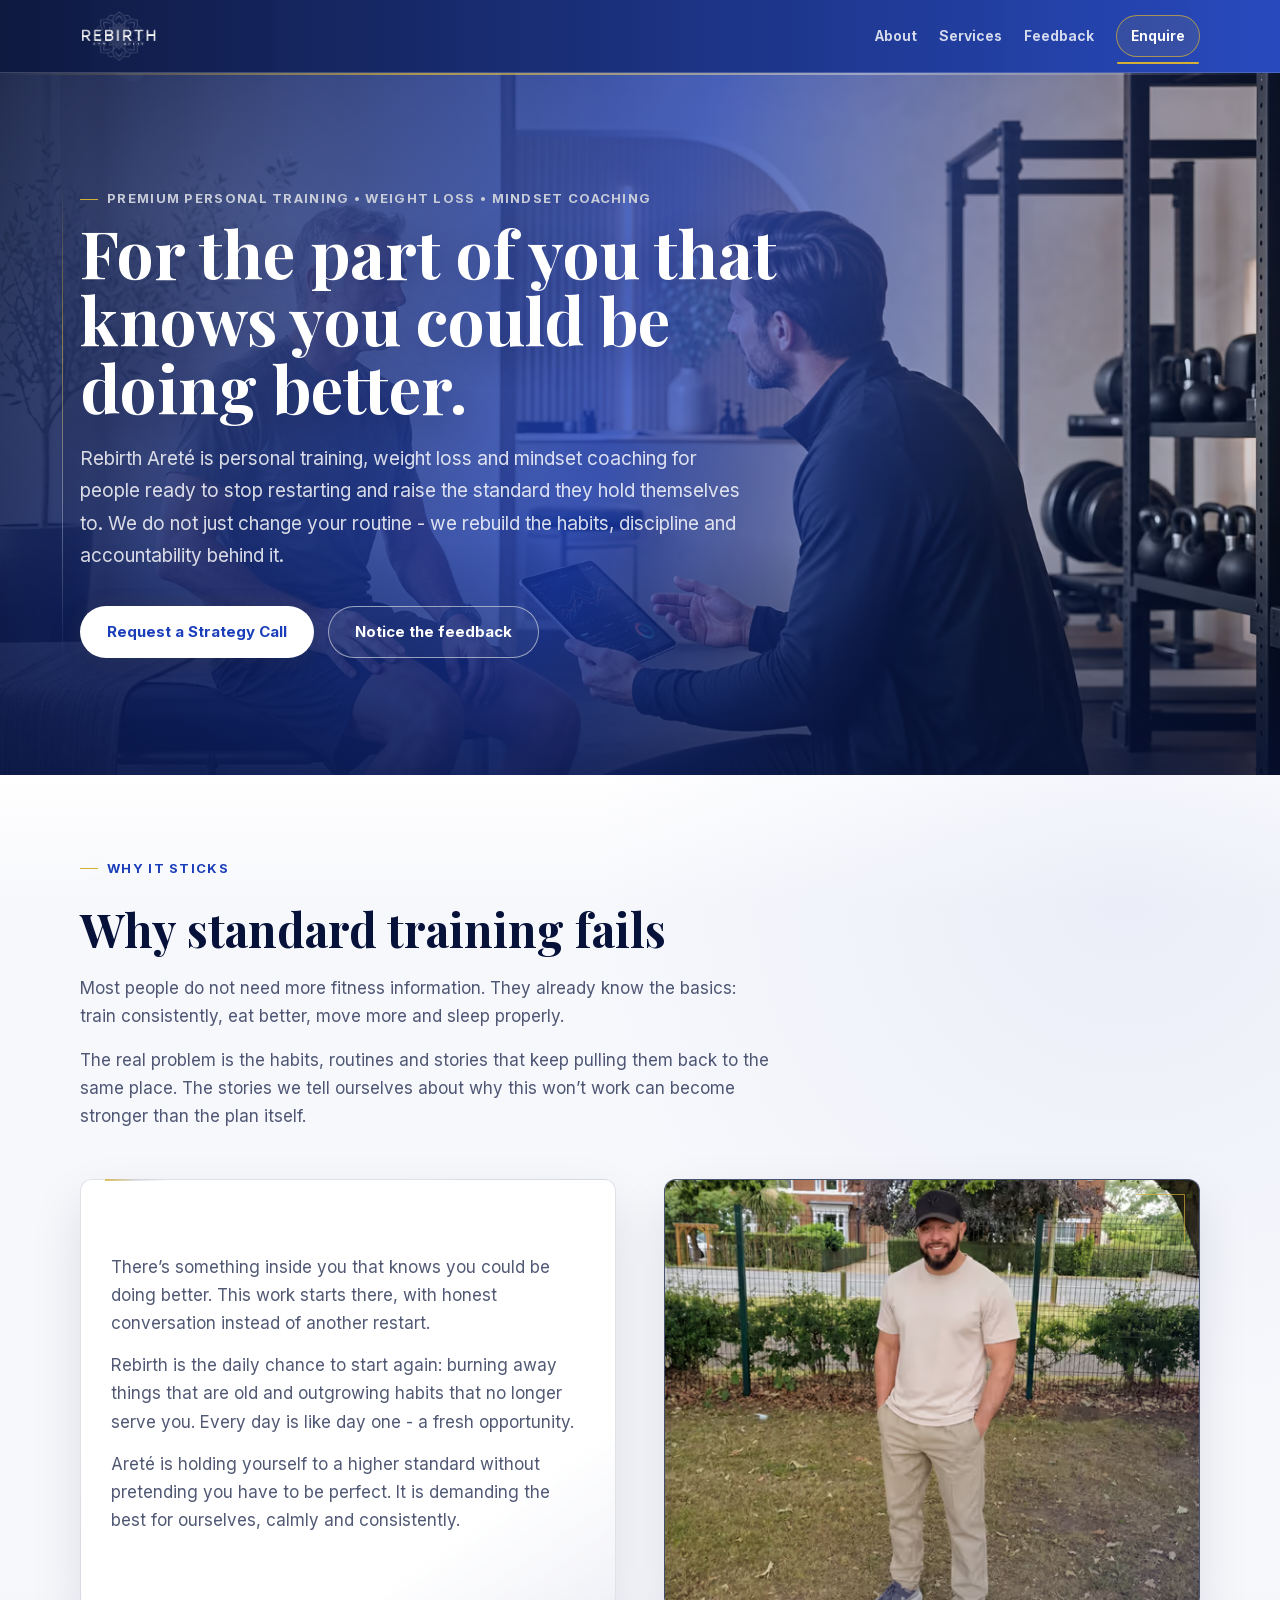
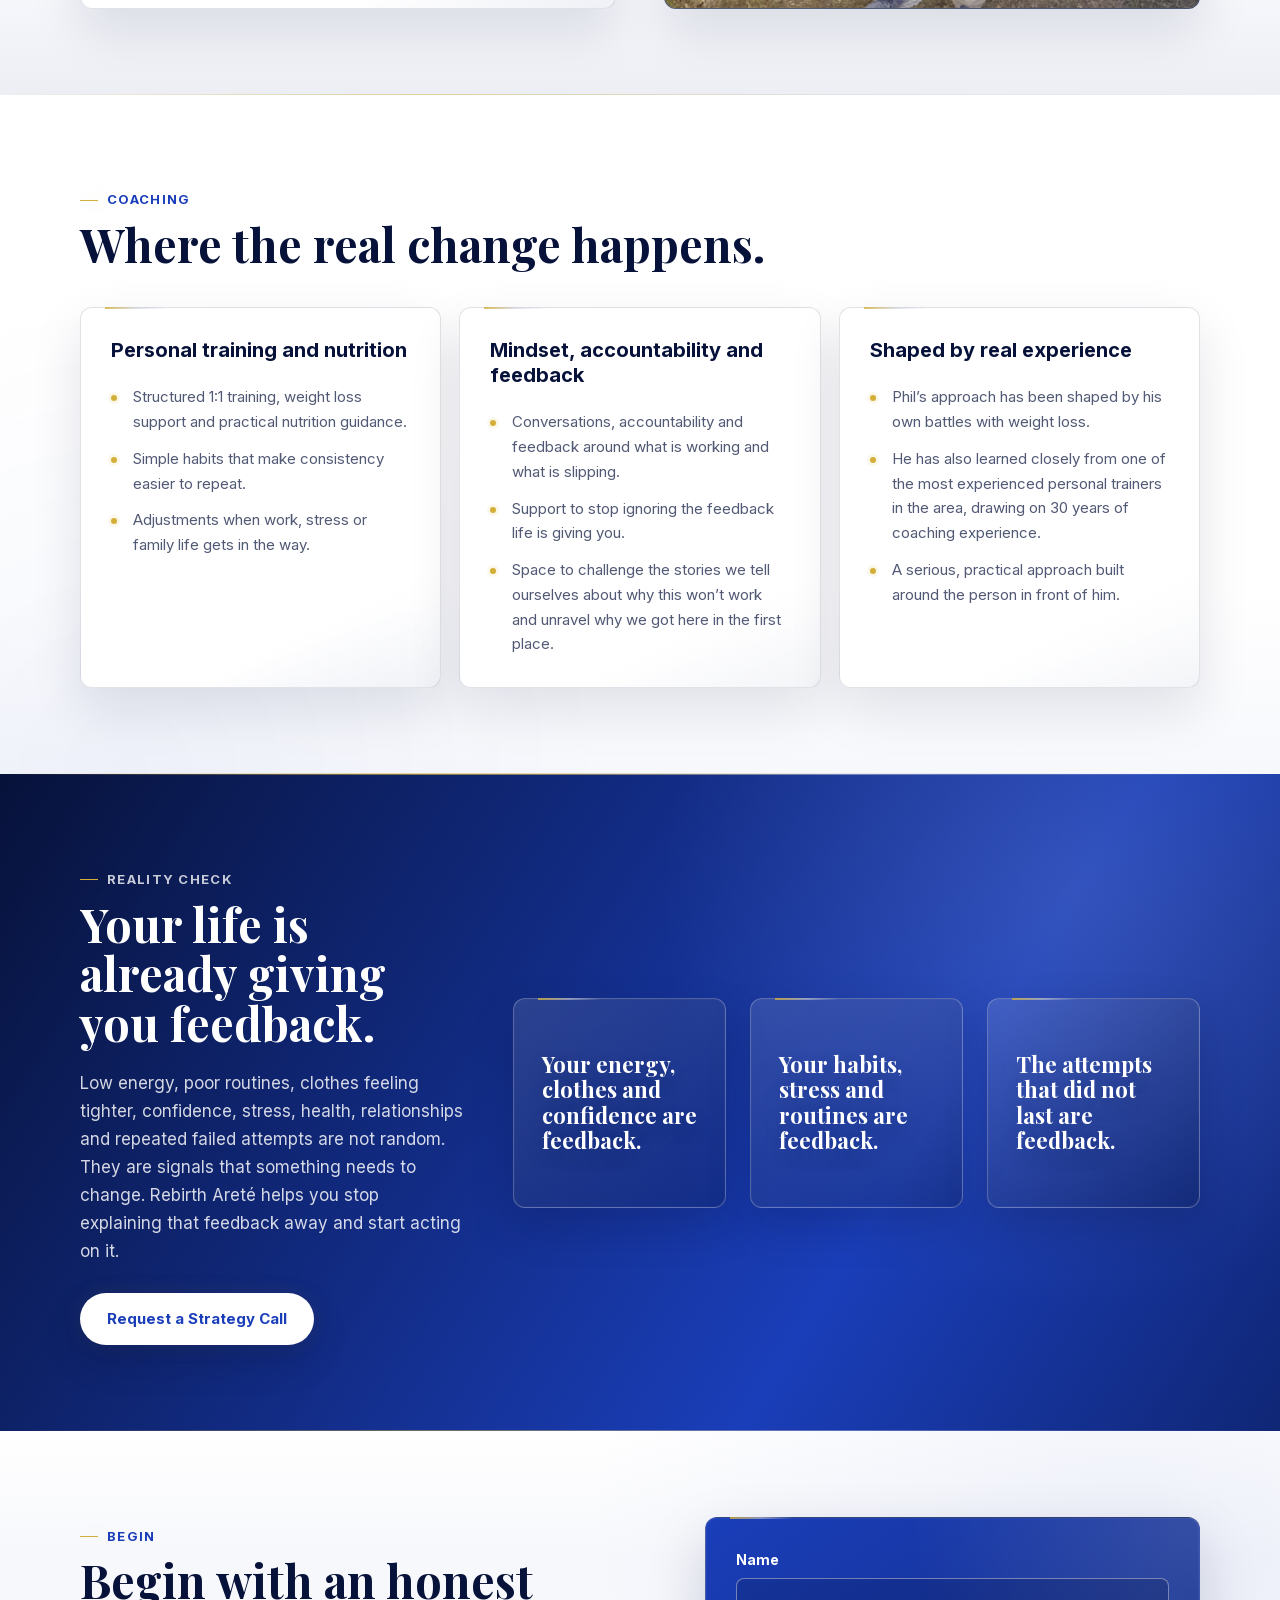
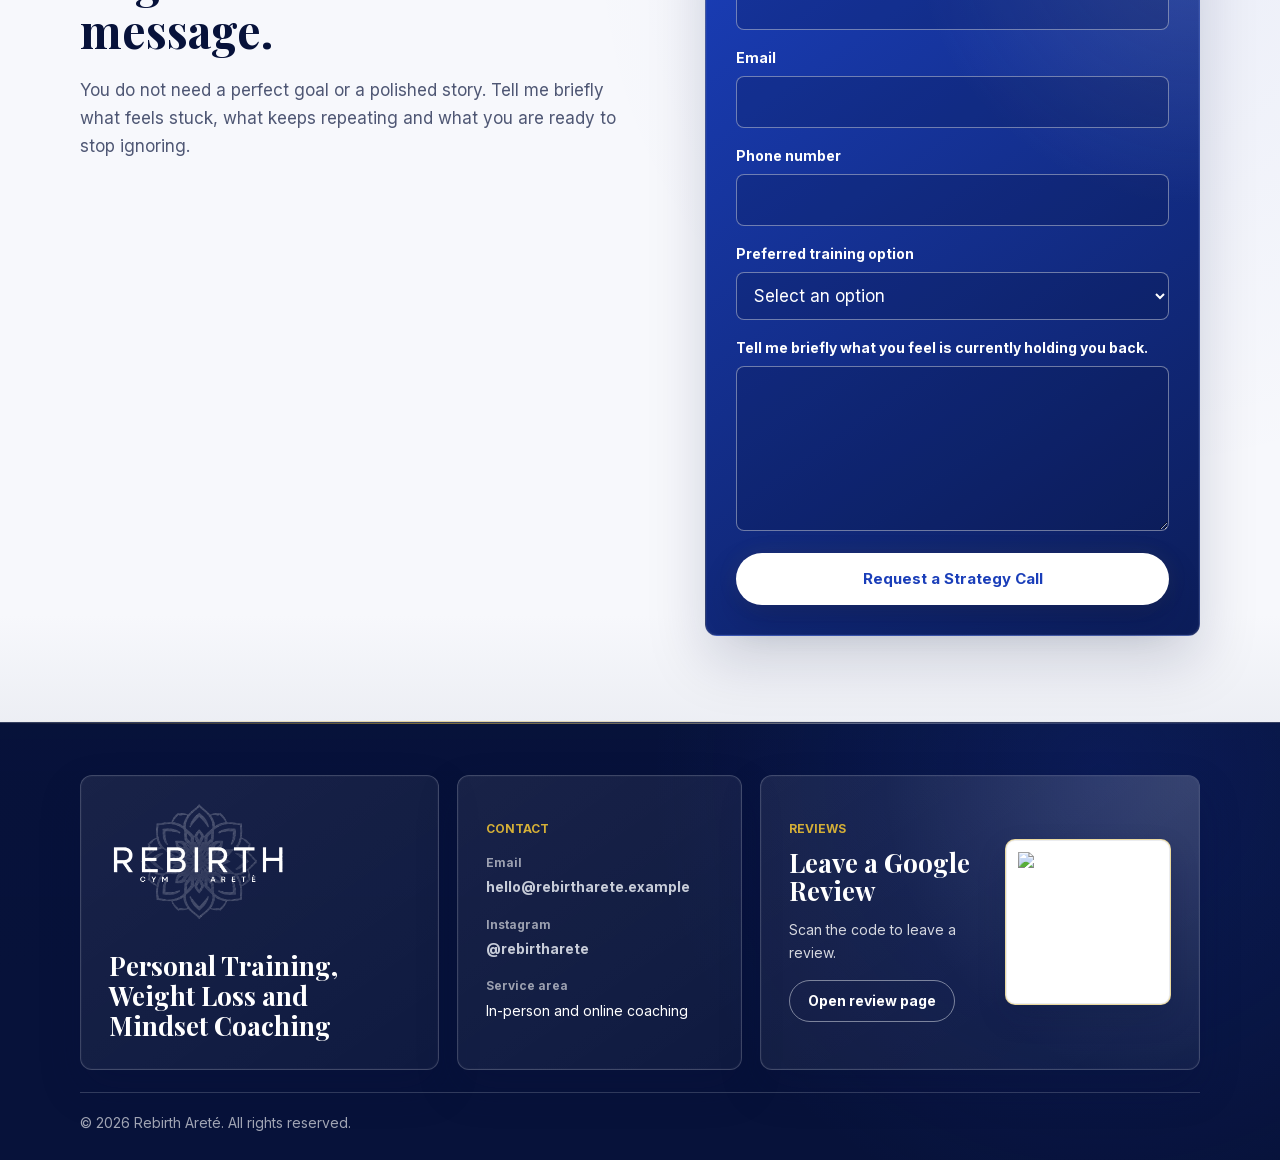
==== commit 056eddb8: "Use full Rebirth Areté logo in header and footer" ====
--- a/index.html
+++ b/index.html
@@ -53,10 +53,10 @@
       <div class="container nav-shell">
         <a class="brand" href="#top" aria-label="Rebirth Aret&eacute; home">
           <img
-            src="assets/rebirth-mark.png"
-            alt="Rebirth Aret&eacute; logo"
-            width="96"
-            height="96"
+            src="assets/rebirth-arete-full-logo.png"
+            alt="Rebirth Aret&eacute;"
+            width="1285"
+            height="825"
             decoding="async"
           />
         </a>
@@ -374,13 +374,12 @@
               aria-label="Rebirth Aret&eacute; home"
             >
               <img
-                src="assets/rebirth-mark.png"
-                alt=""
-                width="96"
-                height="96"
+                src="assets/rebirth-arete-full-logo.png"
+                alt="Rebirth Aret&eacute;"
+                width="1285"
+                height="825"
                 decoding="async"
               />
-              <span>Rebirth Aret&eacute;</span>
             </a>
             <p>Personal Training, Weight Loss and Mindset Coaching</p>
           </div>
--- a/styles.min.css
+++ b/styles.min.css
@@ -1,3 +1,3 @@
-@font-face{font-family:Inter;font-style:normal;font-weight:400 700;font-display:swap;src:url(assets/fonts/inter-latin.woff2)format("woff2");unicode-range:U+??,U+131,U+152-153,U+2BB-2BC,U+2C6,U+2DA,U+2DC,U+304,U+308,U+329,U+2000-206F,U+20AC,U+2122,U+2191,U+2193,U+2212,U+2215,U+FEFF,U+FFFD}@font-face{font-family:Playfair Display;font-style:normal;font-weight:600 700;font-display:swap;src:url(assets/fonts/playfair-display-latin.woff2)format("woff2");unicode-range:U+??,U+131,U+152-153,U+2BB-2BC,U+2C6,U+2DA,U+2DC,U+304,U+308,U+329,U+2000-206F,U+20AC,U+2122,U+2191,U+2193,U+2212,U+2215,U+FEFF,U+FFFD}:root{--brand-blue:#1a3eb9;--brand-blue-rgb:26, 62, 185;--brand-navy:#07123a;--brand-navy-rgb:7, 18, 58;--brand-white:#fff;--brand-white-rgb:255, 255, 255;--brand-soft:#f7f8fc;--brand-silver:#c7ccd8;--brand-silver-rgb:199, 204, 216;--brand-silver-dark:#8f98aa;--brand-silver-dark-rgb:143, 152, 170;--brand-gold:#d4af37;--brand-gold-rgb:212, 175, 55;--brand-yellow:var(--brand-gold);--brand-yellow-rgb:var(--brand-gold-rgb);--brand-grey:var(--brand-silver);--brand-grey-rgb:var(--brand-silver-rgb);--brand-slate:var(--brand-navy);--brand-slate-rgb:var(--brand-navy-rgb);--accent-gradient:linear-gradient(90deg, transparent, rgba(var(--brand-gold-rgb), .82), rgba(var(--brand-silver-rgb), .64), transparent);--silver-gradient:linear-gradient(135deg, rgba(var(--brand-white-rgb), .94), rgba(var(--brand-silver-rgb), .72), rgba(var(--brand-white-rgb), .96), rgba(var(--brand-silver-dark-rgb), .54));--cf-charcoal:var(--brand-navy);--cf-panel:rgba(var(--brand-navy-rgb), .94);--cf-basalt:var(--brand-blue);--cf-parchment:var(--brand-soft);--cf-stone:var(--brand-white);--cf-cream:var(--brand-white);--cf-gold:var(--brand-yellow);--cf-sand:var(--brand-grey);--cf-muted-gold:var(--brand-yellow);--cf-border-dark:rgba(var(--brand-silver-rgb), .24);--cf-border-light:rgba(var(--brand-silver-dark-rgb), .28);--ink:var(--brand-navy);--muted-on-dark:rgba(var(--brand-white-rgb), .82);--muted-on-light:rgba(var(--brand-navy-rgb), .7);--shadow-soft:0 22px 52px rgba(var(--brand-navy-rgb), .11);--space-sm:1rem;--space-md:1.5rem;--space-lg:2rem;--footer-card-padding:1.75rem}*{box-sizing:border-box}html{scroll-behavior:smooth}body{background:var(--cf-parchment);color:var(--ink);text-rendering:optimizelegibility;margin:0;font-family:Inter,Arial,sans-serif;font-size:17px;line-height:1.65}img{max-width:100%;display:block}a{color:inherit;text-decoration:none}p,h1,h2,h3{margin:0}ul{margin:0;padding:0}button,input,textarea,select{font:inherit}input,textarea,select{width:100%}:focus-visible{outline:3px solid var(--brand-blue);outline-offset:3px}.site-header :focus-visible,.hero :focus-visible,.section-dark :focus-visible,.enquiry-form :focus-visible,.site-footer :focus-visible{outline-color:var(--brand-yellow)}.skip-link{z-index:100;border:1px solid var(--brand-grey);background:var(--cf-cream);color:var(--ink);border-radius:8px;padding:10px 14px;position:absolute;top:-80px;left:16px}.skip-link:focus{top:16px}.container{width:calc(100% - 48px);max-width:1120px;margin:0 auto}.section{padding:86px 0;scroll-margin-top:88px;position:relative}.section>.container{z-index:1;position:relative}.section:after{content:"";z-index:2;background:var(--accent-gradient);opacity:.58;pointer-events:none;height:1px;position:absolute;bottom:0;left:0;right:0}.section-light{background:radial-gradient(circle at 88% 12%, rgba(var(--brand-blue-rgb), .055), transparent 34rem), linear-gradient(180deg, var(--brand-white), var(--brand-soft) 14%, var(--brand-soft) 88%, rgba(var(--brand-silver-rgb), .22))}.section-stone{background:radial-gradient(circle at 10% 100%, rgba(var(--brand-blue-rgb), .045), transparent 30rem), linear-gradient(180deg, rgba(var(--brand-white-rgb), .96), var(--brand-white) 72%, var(--brand-soft))}.section-dark{background:radial-gradient(circle at 84% 18%, rgba(var(--brand-silver-rgb), .15), transparent 26rem), linear-gradient(122deg, var(--brand-navy) 0%, var(--brand-blue) 68%, var(--brand-navy) 128%);color:var(--cf-cream)}.section-dark:before{content:"";background:var(--accent-gradient);opacity:.76;pointer-events:none;height:1px;position:absolute;inset:0 0 auto}.eyebrow{color:var(--brand-blue);letter-spacing:.1em;text-transform:uppercase;align-items:center;gap:9px;margin-bottom:12px;font-size:13px;font-weight:800;line-height:1.2;display:inline-flex}.eyebrow:before{content:"";background:var(--brand-gold);width:18px;height:1px;box-shadow:8px 0 16px rgba(var(--brand-gold-rgb), .22);flex:none}.section-dark .eyebrow,.hero .eyebrow{color:var(--brand-silver)}h1,h2{font-family:Playfair Display,Georgia,serif;font-weight:700}h1{max-width:780px;color:var(--cf-cream);font-size:66px;line-height:1.02}h2{max-width:760px;font-size:46px;line-height:1.08}h3{color:inherit;font-size:20px;font-weight:700;line-height:1.25}.section-copy{max-width:690px}.section-copy h2,.section-heading h2{margin-bottom:20px}.section-copy p:not(.eyebrow),.section-heading p:not(.eyebrow){color:var(--muted-on-light)}.section-dark .section-copy p:not(.eyebrow){color:var(--muted-on-dark)}.site-header{z-index:30;border-bottom:1px solid var(--cf-border-dark);background:linear-gradient(90deg, rgba(var(--brand-navy-rgb), .97), rgba(var(--brand-blue-rgb), .94));color:var(--cf-cream);transition:background .18s,box-shadow .18s;position:sticky;top:0}.site-header.is-scrolled{background:rgba(var(--brand-navy-rgb), .97);box-shadow:0 14px 34px rgba(var(--brand-navy-rgb), .28)}.nav-shell{justify-content:space-between;align-items:center;gap:24px;min-height:72px;display:flex}.brand{flex:none;align-items:center;display:inline-flex}.brand img{filter:brightness(0)invert();object-fit:contain;width:auto;height:42px}.nav-links{color:var(--muted-on-dark);align-items:center;gap:22px;font-size:14px;font-weight:650;display:flex}.nav-links a{transition:color .18s,border-color .18s,background .18s;position:relative}.nav-links a:hover,.nav-links a.is-active{color:var(--brand-white)}.nav-links a:after{content:"";background:var(--brand-gold);opacity:0;border-radius:999px;height:2px;transition:opacity .18s,transform .18s;position:absolute;bottom:-8px;left:0;right:0;transform:scaleX(.6)}.nav-links a.is-active:after{opacity:1;transform:scaleX(1)}.nav-cta{border:1px solid rgba(var(--brand-silver-rgb), .66);border-radius:999px;padding:8px 14px}.nav-cta.is-active{border-color:rgba(var(--brand-gold-rgb), .72);background:rgba(var(--brand-gold-rgb), .1)}.hero{--hero-image:url(assets/hero-desktop.jpg);background:radial-gradient(circle at 19% 26%, rgba(var(--brand-white-rgb), .13), transparent 25rem), radial-gradient(circle at 68% 12%, rgba(var(--brand-silver-rgb), .11), transparent 24rem), linear-gradient(108deg, rgba(var(--brand-navy-rgb), .91) 0%, rgba(var(--brand-blue-rgb), .78) 48%, rgba(var(--brand-blue-rgb), .22) 76%, rgba(var(--brand-navy-rgb), .12) 100%), var(--hero-image) center right / cover no-repeat;align-items:center;height:78svh;min-height:640px;max-height:800px;display:flex;position:relative;overflow:hidden}@supports (background-image:image-set(url("assets/hero-desktop.avif") type("image/avif"))
-){.hero{--hero-image:image-set(url(assets/hero-desktop.avif) type("image/avif"), url(assets/hero-desktop.webp) type("image/webp"), url(assets/hero-desktop.jpg) type("image/jpeg"))}}.hero:before{content:"";z-index:1;background:var(--accent-gradient);opacity:.9;pointer-events:none;height:2px;position:absolute;inset:0 0 auto}.hero:after{content:"";z-index:0;background:linear-gradient(0deg, rgba(var(--brand-navy-rgb), .64), transparent 76%);pointer-events:none;height:44%;position:absolute;inset:auto 0 0}.hero-content{z-index:2;padding:54px 0 64px;position:relative}.hero-content:before{content:"";background:linear-gradient(180deg, transparent, rgba(var(--brand-gold-rgb), .76), rgba(var(--brand-silver-rgb), .62), transparent);opacity:.74;width:1px;position:absolute;top:54px;bottom:64px;left:-18px}.hero h1{text-shadow:0 10px 34px rgba(var(--brand-navy-rgb), .28)}.hero-subtitle{max-width:660px;color:var(--muted-on-dark);margin-top:22px;font-size:19px;line-height:1.7}.button-row{flex-wrap:wrap;gap:14px;margin-top:34px;display:flex}.button{border:1px solid #0000;border-radius:999px;justify-content:center;align-items:center;min-height:52px;padding:14px 26px;font-size:15px;font-weight:800;line-height:1.2;transition:transform .2s,box-shadow .2s,background .2s,border-color .2s,color .2s;display:inline-flex}.button:hover{transform:translateY(-2px)}.button-primary{border-color:var(--brand-blue);background:var(--brand-blue);color:var(--brand-white);box-shadow:0 14px 30px rgba(var(--brand-blue-rgb), .2), 0 0 0 1px rgba(var(--brand-white-rgb), .04) inset}.button-primary:hover{border-color:rgba(var(--brand-gold-rgb), .72);background:var(--brand-navy);box-shadow:0 17px 34px rgba(var(--brand-navy-rgb), .22), 0 0 0 1px rgba(var(--brand-gold-rgb), .18)}.hero .button-primary,.section-dark .button-primary,.enquiry-form .button-primary{border-color:rgba(var(--brand-white-rgb), .86);background:var(--brand-white);color:var(--brand-blue);box-shadow:0 16px 34px rgba(var(--brand-navy-rgb), .24), 0 0 22px rgba(var(--brand-gold-rgb), .08)}.hero .button-primary:hover,.section-dark .button-primary:hover,.enquiry-form .button-primary:hover{border-color:rgba(var(--brand-gold-rgb), .76);background:var(--brand-soft);color:var(--brand-navy)}.button-secondary{border-color:rgba(var(--brand-silver-rgb), .72);background:rgba(var(--brand-white-rgb), .05);color:var(--cf-cream)}.button-secondary:hover{border-color:rgba(var(--brand-gold-rgb), .82);background:rgba(var(--brand-white-rgb), .11);color:var(--brand-white)}.about-cards-row{align-items:stretch;gap:48px;margin-top:48px;display:grid}.about-copy{gap:16px;display:grid}.about-copy h2{margin-bottom:4px}.about-card,.service-card,.review-card,.enquiry-form{isolation:isolate;border:1px solid var(--cf-border-light);box-shadow:var(--shadow-soft);border-radius:12px;position:relative}.about-card:before,.service-card:before,.review-card:before,.enquiry-form:before{content:"";z-index:2;background:linear-gradient(90deg, var(--brand-gold), rgba(var(--brand-silver-rgb), .7), transparent);opacity:.8;pointer-events:none;width:64px;height:2px;position:absolute;top:-1px;left:24px}.about-card{background:linear-gradient(145deg, var(--brand-white) 0%, var(--brand-white) 76%, rgba(var(--brand-silver-rgb), .13) 100%);padding:30px}.about-card p{color:var(--muted-on-light);margin-top:14px}.about-detail{align-content:center;gap:14px;display:grid}.about-detail p{margin-top:0}.image-panel{isolation:isolate;border:1px solid rgba(var(--brand-silver-dark-rgb), .42);background:linear-gradient(135deg, rgba(var(--brand-silver-rgb), .18), transparent), var(--brand-navy);min-height:330px;box-shadow:var(--shadow-soft), 0 0 0 1px rgba(var(--brand-white-rgb), .62) inset;border-radius:12px;margin:0;position:relative;overflow:hidden}.image-panel:before{content:"";z-index:2;border-top:1px solid rgba(var(--brand-gold-rgb), .68);border-right:1px solid rgba(var(--brand-gold-rgb), .68);pointer-events:none;width:48px;height:48px;position:absolute;top:14px;right:14px}.image-panel:after{content:"";background:linear-gradient(135deg, rgba(var(--brand-navy-rgb), .05), transparent 52%, rgba(var(--brand-blue-rgb), .2));box-shadow:inset 0 0 0 7px rgba(var(--brand-navy-rgb), .035);pointer-events:none;position:absolute;inset:0}.image-panel picture{width:100%;height:100%;display:block}.image-panel img{object-fit:cover;filter:saturate(.92)contrast(1.035);width:100%;height:100%;transition:transform .6s,filter .6s}.about-image img{object-position:center}.section-heading{margin-bottom:38px}.card-grid{gap:18px;display:grid}.services-grid{grid-template-columns:repeat(3,minmax(0,1fr))}.service-card{background:linear-gradient(155deg, var(--brand-white) 0%, var(--brand-white) 78%, rgba(var(--brand-silver-rgb), .14) 100%);flex-direction:column;min-height:300px;padding:30px;transition:transform .22s,border-color .22s,box-shadow .22s;display:flex}.service-card ul{color:var(--muted-on-light);gap:12px;margin-top:22px;font-size:15px;list-style:none;display:grid}.service-card li{padding-left:22px;position:relative}.service-card li:before{content:"";background:var(--brand-gold);width:6px;height:6px;box-shadow:0 0 0 3px rgba(var(--brand-gold-rgb), .1);border-radius:50%;position:absolute;top:10px;left:0}.reviews-layout{grid-template-columns:minmax(0,.56fr) minmax(0,1fr);align-items:center;gap:48px;display:grid}.reviews-layout .button{margin-top:28px}.review-grid{gap:var(--space-md);grid-template-columns:repeat(3,minmax(0,1fr));align-items:stretch}.review-card{border-color:rgba(var(--brand-silver-rgb), .34);background:linear-gradient(145deg, rgba(var(--brand-white-rgb), .11), rgba(var(--brand-navy-rgb), .28));min-height:210px;box-shadow:0 18px 42px rgba(var(--brand-navy-rgb), .22), 0 0 0 1px rgba(var(--brand-white-rgb), .025) inset;align-items:center;padding:28px;transition:transform .22s,border-color .22s,background .22s;display:flex}.review-card p{color:var(--cf-cream);text-shadow:0 8px 24px rgba(var(--brand-navy-rgb), .2);margin:0;font-family:Playfair Display,Georgia,serif;font-size:22px;font-weight:700;line-height:1.16}.enquiry-layout{grid-template-columns:minmax(0,.78fr) minmax(360px,.68fr);align-items:start;gap:58px;display:grid}.enquiry-form{background:radial-gradient(circle at 100% 0%, rgba(var(--brand-silver-rgb), .18), transparent 18rem), linear-gradient(145deg, var(--brand-blue), var(--brand-navy) 132%);color:var(--cf-cream);box-shadow:0 24px 58px rgba(var(--brand-navy-rgb), .17), 0 0 0 1px rgba(var(--brand-white-rgb), .04) inset;gap:16px;padding:30px;display:grid}.honeypot{position:absolute;left:-9999px}.form-row{gap:7px;display:grid}.form-row label{color:var(--cf-cream);font-size:14px;font-weight:700}.form-row input,.form-row textarea,.form-row select{border:1px solid rgba(var(--brand-silver-rgb), .52);background:rgba(var(--brand-navy-rgb), .2);min-height:48px;color:var(--cf-cream);border-radius:8px;padding:11px 13px;transition:border-color .18s,background .18s,box-shadow .18s}.form-row input:focus,.form-row textarea:focus,.form-row select:focus{border-color:rgba(var(--brand-gold-rgb), .9);background:rgba(var(--brand-navy-rgb), .3);box-shadow:0 0 0 4px rgba(var(--brand-gold-rgb), .16);outline:0}.form-row textarea{resize:vertical;min-height:126px}.form-row select option{color:var(--ink)}.form-button{width:100%;margin-top:6px}.site-footer{border-top:1px solid var(--cf-border-dark);background:radial-gradient(circle at 86% 12%, rgba(var(--brand-blue-rgb), .22), transparent 28rem), linear-gradient(180deg, rgba(var(--brand-navy-rgb), .97), var(--brand-navy) 58%), var(--brand-navy);color:var(--muted-on-dark);position:relative}.site-footer:before{content:"";background:var(--accent-gradient);opacity:.7;height:1px;position:absolute;inset:0 0 auto}.footer-shell{padding:52px 0 26px;font-size:14px}.footer-main{grid-template-columns:minmax(240px,.88fr) minmax(230px,.7fr) minmax(320px,1.08fr);align-items:stretch;gap:18px;display:grid}.footer-brand-panel,.footer-contact,.footer-review-card{border:1px solid var(--cf-border-dark);background:linear-gradient(145deg, rgba(var(--brand-white-rgb), .075), rgba(var(--brand-white-rgb), .035));padding:var(--footer-card-padding);box-shadow:0 18px 40px rgba(var(--brand-navy-rgb), .24), 0 0 0 1px rgba(var(--brand-white-rgb), .025) inset;border-radius:12px}.footer-brand-panel{justify-content:center;gap:var(--space-lg);flex-direction:column;display:flex}.footer-logo{color:var(--cf-cream);align-items:center;gap:14px;font-size:18px;font-weight:800;line-height:1.2;display:inline-flex}.footer-logo img{filter:brightness(0)invert();object-fit:contain;width:42px;height:42px}.footer-brand-panel p{max-width:300px;color:var(--cf-cream);font-family:Playfair Display,Georgia,serif;font-size:26px;font-weight:700;line-height:1.15}.footer-contact{gap:var(--space-sm);align-content:center;font-style:normal;display:grid}.footer-heading{color:var(--brand-gold);text-transform:uppercase;font-size:12px;font-weight:800;line-height:1.2}.footer-list{gap:var(--space-sm);list-style:none;display:grid}.footer-list li{gap:3px;display:grid}.footer-list span{color:rgba(var(--brand-white-rgb), .58);font-size:12px;font-weight:700}.footer-list p{color:var(--cf-cream)}.footer-list a{color:var(--brand-silver);overflow-wrap:anywhere;font-weight:700}.footer-list a:hover{color:var(--brand-gold)}.footer-review-card{gap:var(--space-md);grid-template-columns:minmax(0,1fr) auto;align-items:center;display:grid;position:relative;overflow:hidden}.footer-review-card:before{content:"";background:radial-gradient(circle at 100% 0%, rgba(var(--brand-silver-rgb), .18), transparent 60%);opacity:1;pointer-events:none;position:absolute;inset:0}.footer-review-card>*{position:relative}.footer-review-copy{align-content:center;gap:.75rem;display:grid}.footer-review-card h2{color:var(--cf-cream);font-family:Playfair Display,Georgia,serif;font-size:26px;line-height:1.1}.footer-review-card p:not(.footer-heading){color:var(--muted-on-dark)}.footer-review-link{border:1px solid rgba(var(--brand-silver-rgb), .58);width:fit-content;min-height:42px;color:var(--cf-cream);border-radius:999px;justify-content:center;align-items:center;margin-top:.25rem;padding:10px 18px;font-weight:800;line-height:1.2;transition:background .18s,border-color .18s,color .18s;display:inline-flex}.footer-review-link:hover{border-color:rgba(var(--brand-gold-rgb), .82);background:rgba(var(--brand-white-rgb), .1);color:var(--brand-white)}.footer-qr-wrap{border:1px solid rgba(var(--brand-gold-rgb), .48);background:var(--cf-cream);box-shadow:inset 0 0 0 1px rgba(var(--brand-navy-rgb), .08), 0 12px 28px rgba(var(--brand-navy-rgb), .2);border-radius:10px;place-items:center;padding:12px;display:grid}@media (hover:hover){.image-panel:hover img{filter:saturate(.98)contrast(1.045);transform:scale(1.018)}.service-card:hover{border-color:rgba(var(--brand-silver-dark-rgb), .42);box-shadow:0 26px 58px rgba(var(--brand-navy-rgb), .14);transform:translateY(-4px)}.review-card:hover{border-color:rgba(var(--brand-gold-rgb), .42);background:linear-gradient(145deg, rgba(var(--brand-white-rgb), .14), rgba(var(--brand-navy-rgb), .3));transform:translateY(-3px)}}.footer-qr-wrap img{width:140px;max-width:none;height:140px}.footer-bottom{border-top:1px solid var(--cf-border-dark);color:rgba(var(--brand-white-rgb), .62);justify-content:space-between;margin-top:22px;padding-top:18px;display:flex}@media (width<=980px){h1{font-size:56px}h2{font-size:40px}.reviews-layout,.enquiry-layout,.footer-main,.services-grid,.review-grid{grid-template-columns:1fr}.service-card,.review-card{min-height:0}.footer-brand-panel p{max-width:520px}}@media (width>=981px){.about-cards-row{grid-template-columns:repeat(2,minmax(0,1fr))}.about-card,.about-image{height:480px}.about-image{min-height:0}}@media (width>=1200px){.about-card,.about-image{height:430px}}@media (width<=720px){body{font-size:16px}.container{width:calc(100% - 36px)}.section{padding:58px 0}.nav-shell{gap:14px;min-height:auto;padding:16px 0;display:grid}.nav-links{flex-wrap:wrap;gap:10px 14px;font-size:13px}.brand img{height:34px}h1{font-size:39px}h2{font-size:34px}.hero{--hero-image:url(assets/hero-mobile.jpg);background:radial-gradient(circle at 78% 13%, rgba(var(--brand-silver-rgb), .14), transparent 16rem), linear-gradient(180deg, rgba(var(--brand-navy-rgb), .24) 0%, rgba(var(--brand-blue-rgb), .9) 54%, rgba(var(--brand-navy-rgb), .82) 100%), var(--hero-image) center top / cover no-repeat;align-items:flex-end;height:auto;min-height:560px}@supports (background-image:image-set(url("assets/hero-mobile.avif") type("image/avif"))
-  ){.hero{--hero-image:image-set(url(assets/hero-mobile.avif) type("image/avif"), url(assets/hero-mobile.webp) type("image/webp"), url(assets/hero-mobile.jpg) type("image/jpeg"))}}.hero-content{padding:118px 0 42px}.hero-content:before{opacity:.5;top:106px;bottom:36px;left:0}.hero-subtitle{font-size:16px;line-height:1.62}.button-row{margin-top:26px}.button{width:100%;min-height:50px;padding:13px 20px}.about-card,.service-card,.review-card,.enquiry-form{padding:22px}.footer-shell{padding-top:32px}.footer-main{gap:16px}.footer-brand-panel,.footer-contact,.footer-review-card{padding:20px}.footer-review-card{grid-template-columns:1fr;justify-items:start}.footer-qr-wrap{width:100%;max-width:188px}.image-panel{min-height:240px}}@media (width<=440px){.container{width:calc(100% - 28px)}h1{font-size:35px}h2{font-size:31px}.section{padding:50px 0}}@media (prefers-reduced-motion:reduce){*,:before,:after{scroll-behavior:auto!important;transition:none!important;animation:none!important}.button:hover{transform:none}}+@font-face{font-family:Inter;font-style:normal;font-weight:400 700;font-display:swap;src:url(assets/fonts/inter-latin.woff2)format("woff2");unicode-range:U+??,U+131,U+152-153,U+2BB-2BC,U+2C6,U+2DA,U+2DC,U+304,U+308,U+329,U+2000-206F,U+20AC,U+2122,U+2191,U+2193,U+2212,U+2215,U+FEFF,U+FFFD}@font-face{font-family:Playfair Display;font-style:normal;font-weight:600 700;font-display:swap;src:url(assets/fonts/playfair-display-latin.woff2)format("woff2");unicode-range:U+??,U+131,U+152-153,U+2BB-2BC,U+2C6,U+2DA,U+2DC,U+304,U+308,U+329,U+2000-206F,U+20AC,U+2122,U+2191,U+2193,U+2212,U+2215,U+FEFF,U+FFFD}:root{--brand-blue:#1a3eb9;--brand-blue-rgb:26, 62, 185;--brand-navy:#07123a;--brand-navy-rgb:7, 18, 58;--brand-white:#fff;--brand-white-rgb:255, 255, 255;--brand-soft:#f7f8fc;--brand-silver:#c7ccd8;--brand-silver-rgb:199, 204, 216;--brand-silver-dark:#8f98aa;--brand-silver-dark-rgb:143, 152, 170;--brand-gold:#d4af37;--brand-gold-rgb:212, 175, 55;--brand-yellow:var(--brand-gold);--brand-yellow-rgb:var(--brand-gold-rgb);--brand-grey:var(--brand-silver);--brand-grey-rgb:var(--brand-silver-rgb);--brand-slate:var(--brand-navy);--brand-slate-rgb:var(--brand-navy-rgb);--accent-gradient:linear-gradient(90deg, transparent, rgba(var(--brand-gold-rgb), .82), rgba(var(--brand-silver-rgb), .64), transparent);--silver-gradient:linear-gradient(135deg, rgba(var(--brand-white-rgb), .94), rgba(var(--brand-silver-rgb), .72), rgba(var(--brand-white-rgb), .96), rgba(var(--brand-silver-dark-rgb), .54));--cf-charcoal:var(--brand-navy);--cf-panel:rgba(var(--brand-navy-rgb), .94);--cf-basalt:var(--brand-blue);--cf-parchment:var(--brand-soft);--cf-stone:var(--brand-white);--cf-cream:var(--brand-white);--cf-gold:var(--brand-yellow);--cf-sand:var(--brand-grey);--cf-muted-gold:var(--brand-yellow);--cf-border-dark:rgba(var(--brand-silver-rgb), .24);--cf-border-light:rgba(var(--brand-silver-dark-rgb), .28);--ink:var(--brand-navy);--muted-on-dark:rgba(var(--brand-white-rgb), .82);--muted-on-light:rgba(var(--brand-navy-rgb), .7);--shadow-soft:0 22px 52px rgba(var(--brand-navy-rgb), .11);--space-sm:1rem;--space-md:1.5rem;--space-lg:2rem;--footer-card-padding:1.75rem}*{box-sizing:border-box}html{scroll-behavior:smooth}body{background:var(--cf-parchment);color:var(--ink);text-rendering:optimizelegibility;margin:0;font-family:Inter,Arial,sans-serif;font-size:17px;line-height:1.65}img{max-width:100%;display:block}a{color:inherit;text-decoration:none}p,h1,h2,h3{margin:0}ul{margin:0;padding:0}button,input,textarea,select{font:inherit}input,textarea,select{width:100%}:focus-visible{outline:3px solid var(--brand-blue);outline-offset:3px}.site-header :focus-visible,.hero :focus-visible,.section-dark :focus-visible,.enquiry-form :focus-visible,.site-footer :focus-visible{outline-color:var(--brand-yellow)}.skip-link{z-index:100;border:1px solid var(--brand-grey);background:var(--cf-cream);color:var(--ink);border-radius:8px;padding:10px 14px;position:absolute;top:-80px;left:16px}.skip-link:focus{top:16px}.container{width:calc(100% - 48px);max-width:1120px;margin:0 auto}.section{padding:86px 0;scroll-margin-top:88px;position:relative}.section>.container{z-index:1;position:relative}.section:after{content:"";z-index:2;background:var(--accent-gradient);opacity:.58;pointer-events:none;height:1px;position:absolute;bottom:0;left:0;right:0}.section-light{background:radial-gradient(circle at 88% 12%, rgba(var(--brand-blue-rgb), .055), transparent 34rem), linear-gradient(180deg, var(--brand-white), var(--brand-soft) 14%, var(--brand-soft) 88%, rgba(var(--brand-silver-rgb), .22))}.section-stone{background:radial-gradient(circle at 10% 100%, rgba(var(--brand-blue-rgb), .045), transparent 30rem), linear-gradient(180deg, rgba(var(--brand-white-rgb), .96), var(--brand-white) 72%, var(--brand-soft))}.section-dark{background:radial-gradient(circle at 84% 18%, rgba(var(--brand-silver-rgb), .15), transparent 26rem), linear-gradient(122deg, var(--brand-navy) 0%, var(--brand-blue) 68%, var(--brand-navy) 128%);color:var(--cf-cream)}.section-dark:before{content:"";background:var(--accent-gradient);opacity:.76;pointer-events:none;height:1px;position:absolute;inset:0 0 auto}.eyebrow{color:var(--brand-blue);letter-spacing:.1em;text-transform:uppercase;align-items:center;gap:9px;margin-bottom:12px;font-size:13px;font-weight:800;line-height:1.2;display:inline-flex}.eyebrow:before{content:"";background:var(--brand-gold);width:18px;height:1px;box-shadow:8px 0 16px rgba(var(--brand-gold-rgb), .22);flex:none}.section-dark .eyebrow,.hero .eyebrow{color:var(--brand-silver)}h1,h2{font-family:Playfair Display,Georgia,serif;font-weight:700}h1{max-width:780px;color:var(--cf-cream);font-size:66px;line-height:1.02}h2{max-width:760px;font-size:46px;line-height:1.08}h3{color:inherit;font-size:20px;font-weight:700;line-height:1.25}.section-copy{max-width:690px}.section-copy h2,.section-heading h2{margin-bottom:20px}.section-copy p:not(.eyebrow),.section-heading p:not(.eyebrow){color:var(--muted-on-light)}.section-dark .section-copy p:not(.eyebrow){color:var(--muted-on-dark)}.site-header{z-index:30;border-bottom:1px solid var(--cf-border-dark);background:linear-gradient(90deg, rgba(var(--brand-navy-rgb), .97), rgba(var(--brand-blue-rgb), .94));color:var(--cf-cream);transition:background .18s,box-shadow .18s;position:sticky;top:0}.site-header.is-scrolled{background:rgba(var(--brand-navy-rgb), .97);box-shadow:0 14px 34px rgba(var(--brand-navy-rgb), .28)}.nav-shell{justify-content:space-between;align-items:center;gap:24px;min-height:72px;display:flex}.brand{flex:none;align-items:center;display:inline-flex}.brand img{filter:brightness(0)invert();object-fit:contain;width:auto;height:50px;max-width:250px}.nav-links{color:var(--muted-on-dark);align-items:center;gap:22px;font-size:14px;font-weight:650;display:flex}.nav-links a{transition:color .18s,border-color .18s,background .18s;position:relative}.nav-links a:hover,.nav-links a.is-active{color:var(--brand-white)}.nav-links a:after{content:"";background:var(--brand-gold);opacity:0;border-radius:999px;height:2px;transition:opacity .18s,transform .18s;position:absolute;bottom:-8px;left:0;right:0;transform:scaleX(.6)}.nav-links a.is-active:after{opacity:1;transform:scaleX(1)}.nav-cta{border:1px solid rgba(var(--brand-silver-rgb), .66);border-radius:999px;padding:8px 14px}.nav-cta.is-active{border-color:rgba(var(--brand-gold-rgb), .72);background:rgba(var(--brand-gold-rgb), .1)}.hero{--hero-image:url(assets/hero-desktop.jpg);background:radial-gradient(circle at 19% 26%, rgba(var(--brand-white-rgb), .13), transparent 25rem), radial-gradient(circle at 68% 12%, rgba(var(--brand-silver-rgb), .11), transparent 24rem), linear-gradient(108deg, rgba(var(--brand-navy-rgb), .91) 0%, rgba(var(--brand-blue-rgb), .78) 48%, rgba(var(--brand-blue-rgb), .22) 76%, rgba(var(--brand-navy-rgb), .12) 100%), var(--hero-image) center right / cover no-repeat;align-items:center;height:78svh;min-height:640px;max-height:800px;display:flex;position:relative;overflow:hidden}@supports (background-image:image-set(url("assets/hero-desktop.avif") type("image/avif"))
+){.hero{--hero-image:image-set(url(assets/hero-desktop.avif) type("image/avif"), url(assets/hero-desktop.webp) type("image/webp"), url(assets/hero-desktop.jpg) type("image/jpeg"))}}.hero:before{content:"";z-index:1;background:var(--accent-gradient);opacity:.9;pointer-events:none;height:2px;position:absolute;inset:0 0 auto}.hero:after{content:"";z-index:0;background:linear-gradient(0deg, rgba(var(--brand-navy-rgb), .64), transparent 76%);pointer-events:none;height:44%;position:absolute;inset:auto 0 0}.hero-content{z-index:2;padding:54px 0 64px;position:relative}.hero-content:before{content:"";background:linear-gradient(180deg, transparent, rgba(var(--brand-gold-rgb), .76), rgba(var(--brand-silver-rgb), .62), transparent);opacity:.74;width:1px;position:absolute;top:54px;bottom:64px;left:-18px}.hero h1{text-shadow:0 10px 34px rgba(var(--brand-navy-rgb), .28)}.hero-subtitle{max-width:660px;color:var(--muted-on-dark);margin-top:22px;font-size:19px;line-height:1.7}.button-row{flex-wrap:wrap;gap:14px;margin-top:34px;display:flex}.button{border:1px solid #0000;border-radius:999px;justify-content:center;align-items:center;min-height:52px;padding:14px 26px;font-size:15px;font-weight:800;line-height:1.2;transition:transform .2s,box-shadow .2s,background .2s,border-color .2s,color .2s;display:inline-flex}.button:hover{transform:translateY(-2px)}.button-primary{border-color:var(--brand-blue);background:var(--brand-blue);color:var(--brand-white);box-shadow:0 14px 30px rgba(var(--brand-blue-rgb), .2), 0 0 0 1px rgba(var(--brand-white-rgb), .04) inset}.button-primary:hover{border-color:rgba(var(--brand-gold-rgb), .72);background:var(--brand-navy);box-shadow:0 17px 34px rgba(var(--brand-navy-rgb), .22), 0 0 0 1px rgba(var(--brand-gold-rgb), .18)}.hero .button-primary,.section-dark .button-primary,.enquiry-form .button-primary{border-color:rgba(var(--brand-white-rgb), .86);background:var(--brand-white);color:var(--brand-blue);box-shadow:0 16px 34px rgba(var(--brand-navy-rgb), .24), 0 0 22px rgba(var(--brand-gold-rgb), .08)}.hero .button-primary:hover,.section-dark .button-primary:hover,.enquiry-form .button-primary:hover{border-color:rgba(var(--brand-gold-rgb), .76);background:var(--brand-soft);color:var(--brand-navy)}.button-secondary{border-color:rgba(var(--brand-silver-rgb), .72);background:rgba(var(--brand-white-rgb), .05);color:var(--cf-cream)}.button-secondary:hover{border-color:rgba(var(--brand-gold-rgb), .82);background:rgba(var(--brand-white-rgb), .11);color:var(--brand-white)}.about-cards-row{align-items:stretch;gap:48px;margin-top:48px;display:grid}.about-copy{gap:16px;display:grid}.about-copy h2{margin-bottom:4px}.about-card,.service-card,.review-card,.enquiry-form{isolation:isolate;border:1px solid var(--cf-border-light);box-shadow:var(--shadow-soft);border-radius:12px;position:relative}.about-card:before,.service-card:before,.review-card:before,.enquiry-form:before{content:"";z-index:2;background:linear-gradient(90deg, var(--brand-gold), rgba(var(--brand-silver-rgb), .7), transparent);opacity:.8;pointer-events:none;width:64px;height:2px;position:absolute;top:-1px;left:24px}.about-card{background:linear-gradient(145deg, var(--brand-white) 0%, var(--brand-white) 76%, rgba(var(--brand-silver-rgb), .13) 100%);padding:30px}.about-card p{color:var(--muted-on-light);margin-top:14px}.about-detail{align-content:center;gap:14px;display:grid}.about-detail p{margin-top:0}.image-panel{isolation:isolate;border:1px solid rgba(var(--brand-silver-dark-rgb), .42);background:linear-gradient(135deg, rgba(var(--brand-silver-rgb), .18), transparent), var(--brand-navy);min-height:330px;box-shadow:var(--shadow-soft), 0 0 0 1px rgba(var(--brand-white-rgb), .62) inset;border-radius:12px;margin:0;position:relative;overflow:hidden}.image-panel:before{content:"";z-index:2;border-top:1px solid rgba(var(--brand-gold-rgb), .68);border-right:1px solid rgba(var(--brand-gold-rgb), .68);pointer-events:none;width:48px;height:48px;position:absolute;top:14px;right:14px}.image-panel:after{content:"";background:linear-gradient(135deg, rgba(var(--brand-navy-rgb), .05), transparent 52%, rgba(var(--brand-blue-rgb), .2));box-shadow:inset 0 0 0 7px rgba(var(--brand-navy-rgb), .035);pointer-events:none;position:absolute;inset:0}.image-panel picture{width:100%;height:100%;display:block}.image-panel img{object-fit:cover;filter:saturate(.92)contrast(1.035);width:100%;height:100%;transition:transform .6s,filter .6s}.about-image img{object-position:center}.section-heading{margin-bottom:38px}.card-grid{gap:18px;display:grid}.services-grid{grid-template-columns:repeat(3,minmax(0,1fr))}.service-card{background:linear-gradient(155deg, var(--brand-white) 0%, var(--brand-white) 78%, rgba(var(--brand-silver-rgb), .14) 100%);flex-direction:column;min-height:300px;padding:30px;transition:transform .22s,border-color .22s,box-shadow .22s;display:flex}.service-card ul{color:var(--muted-on-light);gap:12px;margin-top:22px;font-size:15px;list-style:none;display:grid}.service-card li{padding-left:22px;position:relative}.service-card li:before{content:"";background:var(--brand-gold);width:6px;height:6px;box-shadow:0 0 0 3px rgba(var(--brand-gold-rgb), .1);border-radius:50%;position:absolute;top:10px;left:0}.reviews-layout{grid-template-columns:minmax(0,.56fr) minmax(0,1fr);align-items:center;gap:48px;display:grid}.reviews-layout .button{margin-top:28px}.review-grid{gap:var(--space-md);grid-template-columns:repeat(3,minmax(0,1fr));align-items:stretch}.review-card{border-color:rgba(var(--brand-silver-rgb), .34);background:linear-gradient(145deg, rgba(var(--brand-white-rgb), .11), rgba(var(--brand-navy-rgb), .28));min-height:210px;box-shadow:0 18px 42px rgba(var(--brand-navy-rgb), .22), 0 0 0 1px rgba(var(--brand-white-rgb), .025) inset;align-items:center;padding:28px;transition:transform .22s,border-color .22s,background .22s;display:flex}.review-card p{color:var(--cf-cream);text-shadow:0 8px 24px rgba(var(--brand-navy-rgb), .2);margin:0;font-family:Playfair Display,Georgia,serif;font-size:22px;font-weight:700;line-height:1.16}.enquiry-layout{grid-template-columns:minmax(0,.78fr) minmax(360px,.68fr);align-items:start;gap:58px;display:grid}.enquiry-form{background:radial-gradient(circle at 100% 0%, rgba(var(--brand-silver-rgb), .18), transparent 18rem), linear-gradient(145deg, var(--brand-blue), var(--brand-navy) 132%);color:var(--cf-cream);box-shadow:0 24px 58px rgba(var(--brand-navy-rgb), .17), 0 0 0 1px rgba(var(--brand-white-rgb), .04) inset;gap:16px;padding:30px;display:grid}.honeypot{position:absolute;left:-9999px}.form-row{gap:7px;display:grid}.form-row label{color:var(--cf-cream);font-size:14px;font-weight:700}.form-row input,.form-row textarea,.form-row select{border:1px solid rgba(var(--brand-silver-rgb), .52);background:rgba(var(--brand-navy-rgb), .2);min-height:48px;color:var(--cf-cream);border-radius:8px;padding:11px 13px;transition:border-color .18s,background .18s,box-shadow .18s}.form-row input:focus,.form-row textarea:focus,.form-row select:focus{border-color:rgba(var(--brand-gold-rgb), .9);background:rgba(var(--brand-navy-rgb), .3);box-shadow:0 0 0 4px rgba(var(--brand-gold-rgb), .16);outline:0}.form-row textarea{resize:vertical;min-height:126px}.form-row select option{color:var(--ink)}.form-button{width:100%;margin-top:6px}.site-footer{border-top:1px solid var(--cf-border-dark);background:radial-gradient(circle at 86% 12%, rgba(var(--brand-blue-rgb), .22), transparent 28rem), linear-gradient(180deg, rgba(var(--brand-navy-rgb), .97), var(--brand-navy) 58%), var(--brand-navy);color:var(--muted-on-dark);position:relative}.site-footer:before{content:"";background:var(--accent-gradient);opacity:.7;height:1px;position:absolute;inset:0 0 auto}.footer-shell{padding:52px 0 26px;font-size:14px}.footer-main{grid-template-columns:minmax(240px,.88fr) minmax(230px,.7fr) minmax(320px,1.08fr);align-items:stretch;gap:18px;display:grid}.footer-brand-panel,.footer-contact,.footer-review-card{border:1px solid var(--cf-border-dark);background:linear-gradient(145deg, rgba(var(--brand-white-rgb), .075), rgba(var(--brand-white-rgb), .035));padding:var(--footer-card-padding);box-shadow:0 18px 40px rgba(var(--brand-navy-rgb), .24), 0 0 0 1px rgba(var(--brand-white-rgb), .025) inset;border-radius:12px}.footer-brand-panel{justify-content:center;gap:var(--space-lg);flex-direction:column;display:flex}.footer-logo{color:var(--cf-cream);align-items:center;font-size:18px;font-weight:800;line-height:1.2;display:inline-flex}.footer-logo img{filter:brightness(0)invert();object-fit:contain;width:180px;height:auto}.footer-brand-panel p{max-width:300px;color:var(--cf-cream);font-family:Playfair Display,Georgia,serif;font-size:26px;font-weight:700;line-height:1.15}.footer-contact{gap:var(--space-sm);align-content:center;font-style:normal;display:grid}.footer-heading{color:var(--brand-gold);text-transform:uppercase;font-size:12px;font-weight:800;line-height:1.2}.footer-list{gap:var(--space-sm);list-style:none;display:grid}.footer-list li{gap:3px;display:grid}.footer-list span{color:rgba(var(--brand-white-rgb), .58);font-size:12px;font-weight:700}.footer-list p{color:var(--cf-cream)}.footer-list a{color:var(--brand-silver);overflow-wrap:anywhere;font-weight:700}.footer-list a:hover{color:var(--brand-gold)}.footer-review-card{gap:var(--space-md);grid-template-columns:minmax(0,1fr) auto;align-items:center;display:grid;position:relative;overflow:hidden}.footer-review-card:before{content:"";background:radial-gradient(circle at 100% 0%, rgba(var(--brand-silver-rgb), .18), transparent 60%);opacity:1;pointer-events:none;position:absolute;inset:0}.footer-review-card>*{position:relative}.footer-review-copy{align-content:center;gap:.75rem;display:grid}.footer-review-card h2{color:var(--cf-cream);font-family:Playfair Display,Georgia,serif;font-size:26px;line-height:1.1}.footer-review-card p:not(.footer-heading){color:var(--muted-on-dark)}.footer-review-link{border:1px solid rgba(var(--brand-silver-rgb), .58);width:fit-content;min-height:42px;color:var(--cf-cream);border-radius:999px;justify-content:center;align-items:center;margin-top:.25rem;padding:10px 18px;font-weight:800;line-height:1.2;transition:background .18s,border-color .18s,color .18s;display:inline-flex}.footer-review-link:hover{border-color:rgba(var(--brand-gold-rgb), .82);background:rgba(var(--brand-white-rgb), .1);color:var(--brand-white)}.footer-qr-wrap{border:1px solid rgba(var(--brand-gold-rgb), .48);background:var(--cf-cream);box-shadow:inset 0 0 0 1px rgba(var(--brand-navy-rgb), .08), 0 12px 28px rgba(var(--brand-navy-rgb), .2);border-radius:10px;place-items:center;padding:12px;display:grid}@media (hover:hover){.image-panel:hover img{filter:saturate(.98)contrast(1.045);transform:scale(1.018)}.service-card:hover{border-color:rgba(var(--brand-silver-dark-rgb), .42);box-shadow:0 26px 58px rgba(var(--brand-navy-rgb), .14);transform:translateY(-4px)}.review-card:hover{border-color:rgba(var(--brand-gold-rgb), .42);background:linear-gradient(145deg, rgba(var(--brand-white-rgb), .14), rgba(var(--brand-navy-rgb), .3));transform:translateY(-3px)}}.footer-qr-wrap img{width:140px;max-width:none;height:140px}.footer-bottom{border-top:1px solid var(--cf-border-dark);color:rgba(var(--brand-white-rgb), .62);justify-content:space-between;margin-top:22px;padding-top:18px;display:flex}@media (width<=980px){h1{font-size:56px}h2{font-size:40px}.reviews-layout,.enquiry-layout,.footer-main,.services-grid,.review-grid{grid-template-columns:1fr}.service-card,.review-card{min-height:0}.footer-brand-panel p{max-width:520px}}@media (width>=981px){.about-cards-row{grid-template-columns:repeat(2,minmax(0,1fr))}.about-card,.about-image{height:480px}.about-image{min-height:0}}@media (width>=1200px){.about-card,.about-image{height:430px}}@media (width<=720px){body{font-size:16px}.container{width:calc(100% - 36px)}.section{padding:58px 0}.nav-shell{gap:14px;min-height:auto;padding:16px 0;display:grid}.nav-links{flex-wrap:wrap;gap:10px 14px;font-size:13px}.brand img{height:36px;max-width:48vw}h1{font-size:39px}h2{font-size:34px}.hero{--hero-image:url(assets/hero-mobile.jpg);background:radial-gradient(circle at 78% 13%, rgba(var(--brand-silver-rgb), .14), transparent 16rem), linear-gradient(180deg, rgba(var(--brand-navy-rgb), .24) 0%, rgba(var(--brand-blue-rgb), .9) 54%, rgba(var(--brand-navy-rgb), .82) 100%), var(--hero-image) center top / cover no-repeat;align-items:flex-end;height:auto;min-height:560px}@supports (background-image:image-set(url("assets/hero-mobile.avif") type("image/avif"))
+  ){.hero{--hero-image:image-set(url(assets/hero-mobile.avif) type("image/avif"), url(assets/hero-mobile.webp) type("image/webp"), url(assets/hero-mobile.jpg) type("image/jpeg"))}}.hero-content{padding:118px 0 42px}.hero-content:before{opacity:.5;top:106px;bottom:36px;left:0}.hero-subtitle{font-size:16px;line-height:1.62}.button-row{margin-top:26px}.button{width:100%;min-height:50px;padding:13px 20px}.about-card,.service-card,.review-card,.enquiry-form{padding:22px}.footer-shell{padding-top:32px}.footer-main{gap:16px}.footer-brand-panel,.footer-contact,.footer-review-card{padding:20px}.footer-logo img{width:150px}.footer-review-card{grid-template-columns:1fr;justify-items:start}.footer-qr-wrap{width:100%;max-width:188px}.image-panel{min-height:240px}}@media (width<=440px){.container{width:calc(100% - 28px)}h1{font-size:35px}h2{font-size:31px}.section{padding:50px 0}}@media (prefers-reduced-motion:reduce){*,:before,:after{scroll-behavior:auto!important;transition:none!important;animation:none!important}.button:hover{transform:none}}
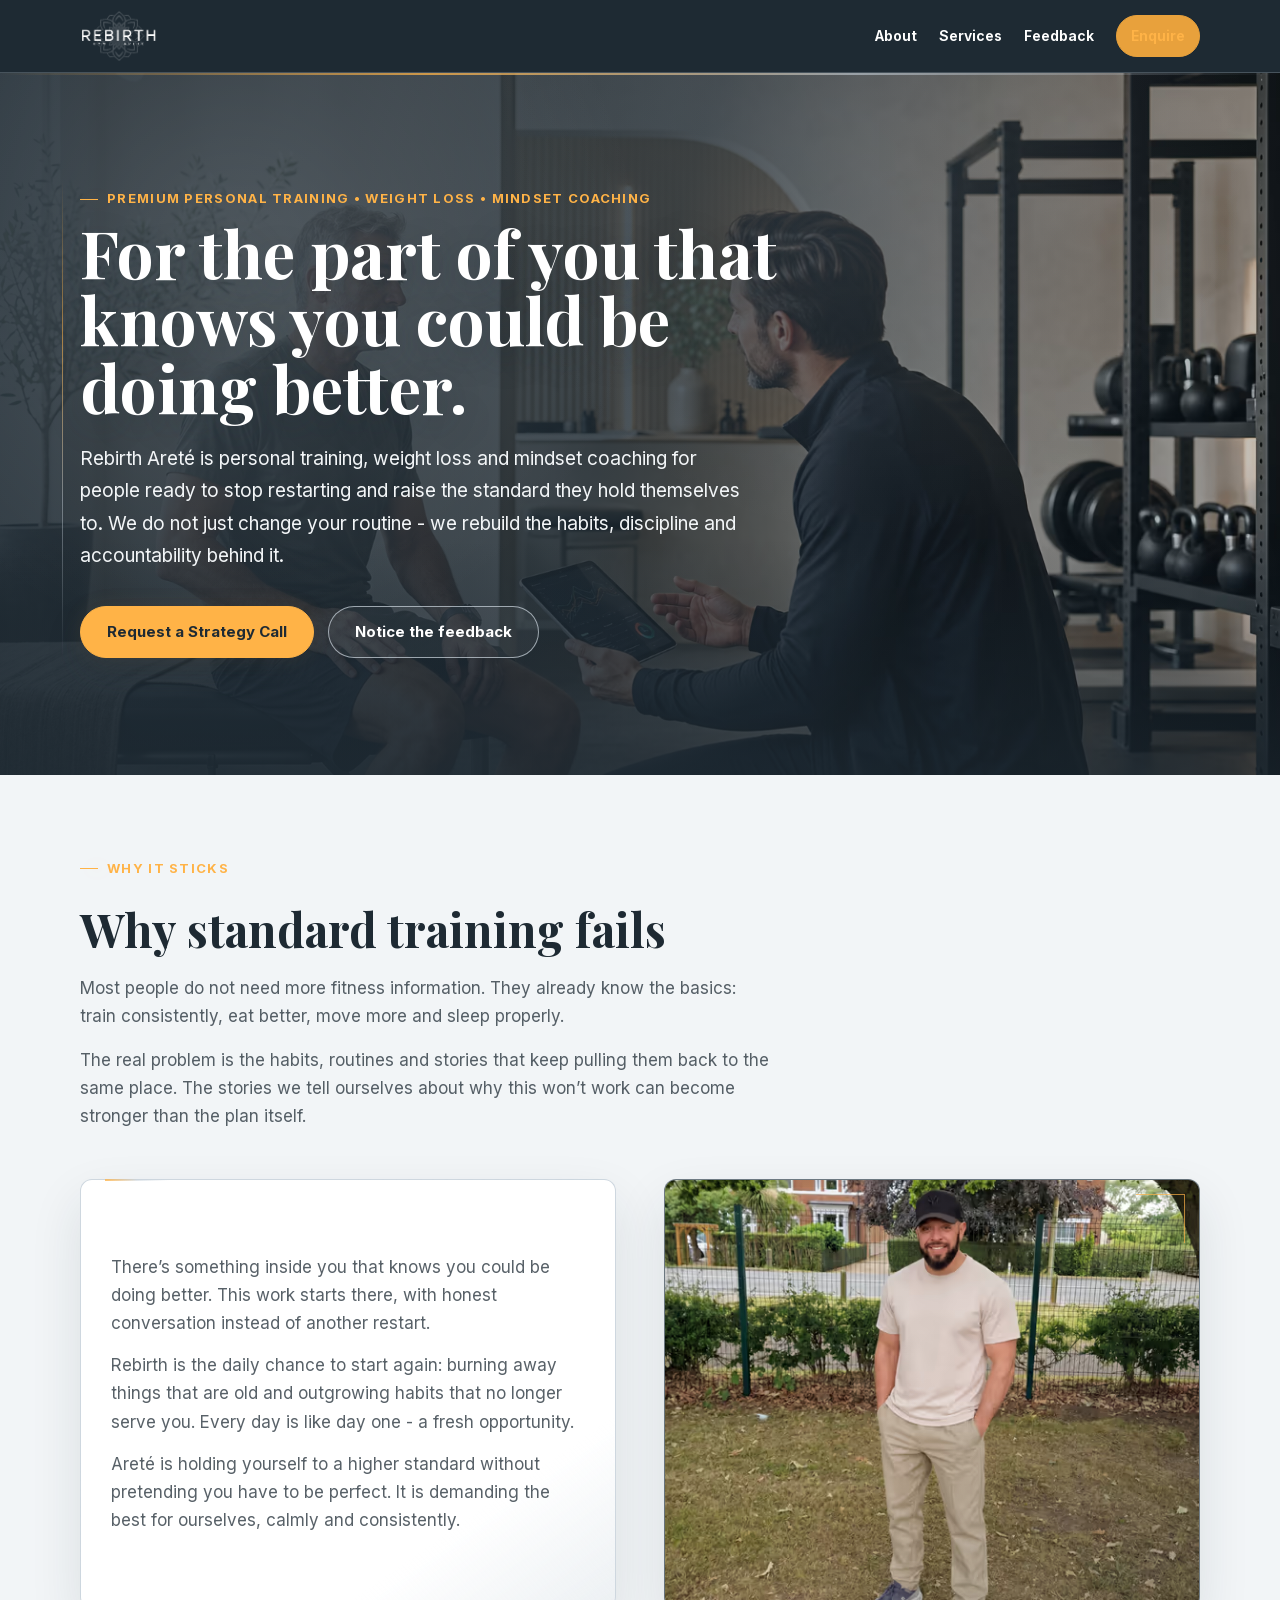
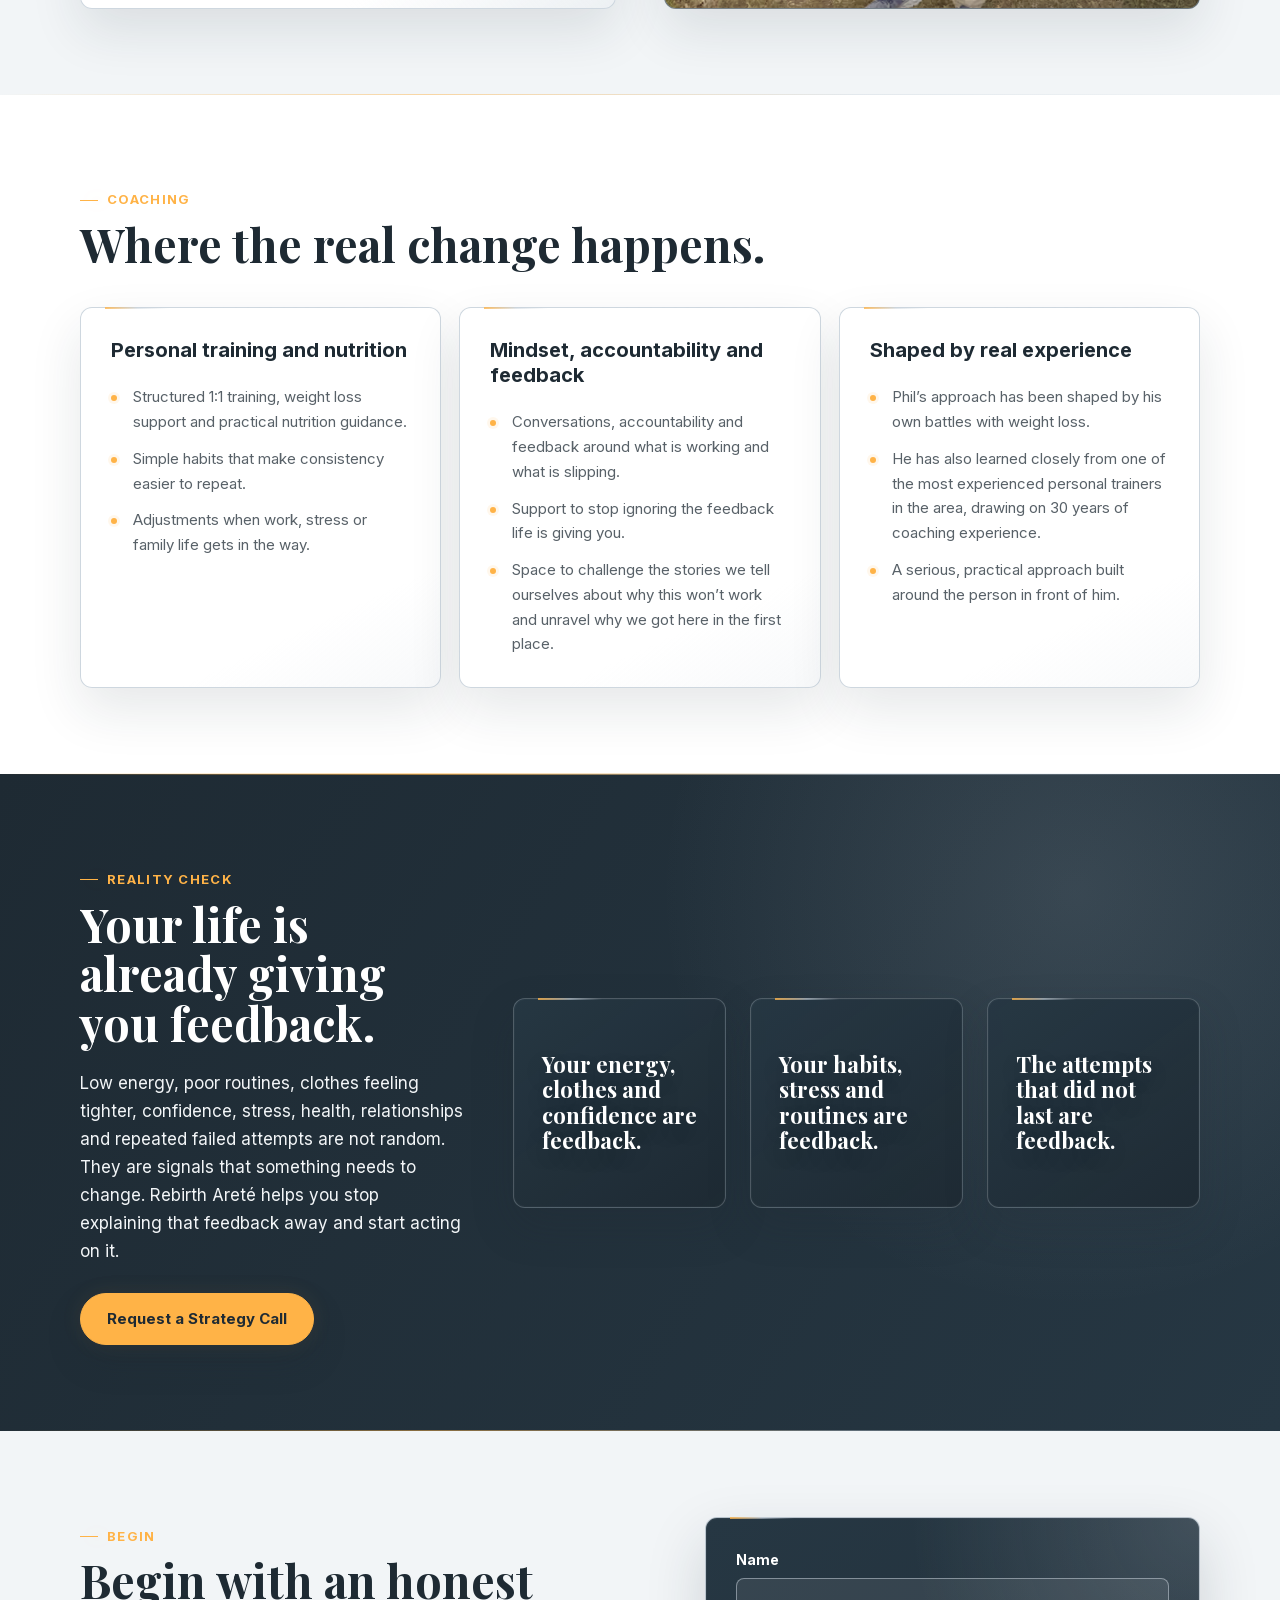
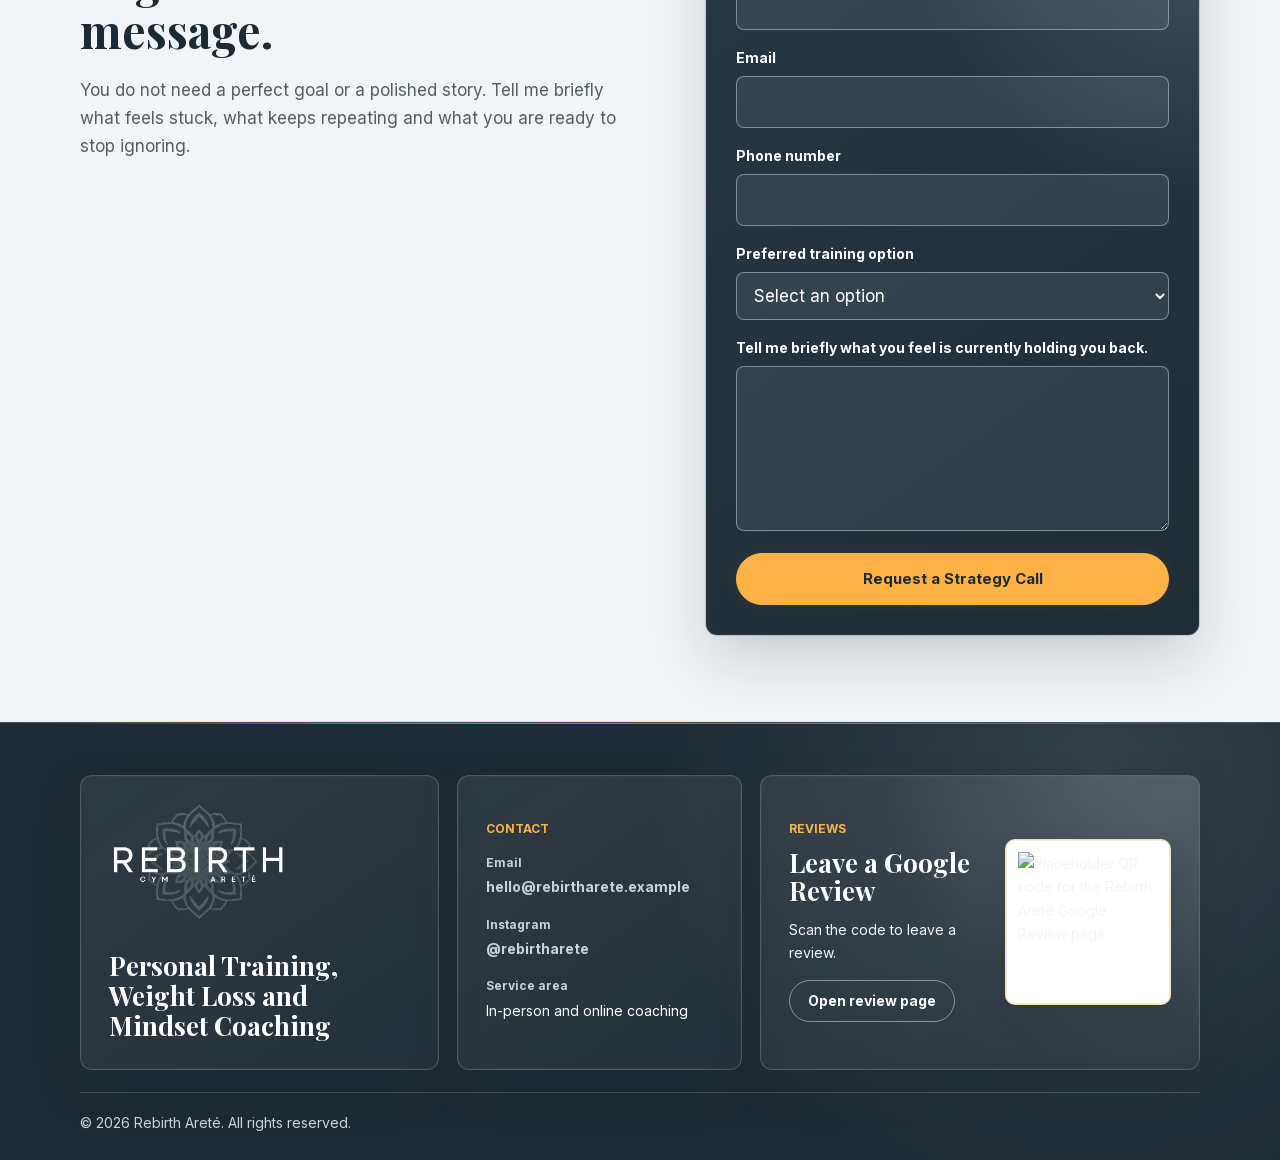
==== commit ea4d59c9: "Apply new Rebirth Areté fitness brand colour palette" ====
--- a/index.html
+++ b/index.html
@@ -10,7 +10,7 @@
       name="description"
       content="Premium personal training, weight loss and mindset coaching from Rebirth Aret&eacute; for people ready to stop restarting and raise their standard."
     />
-    <meta name="theme-color" content="#07123A" />
+    <meta name="theme-color" content="#1E2A33" />
     <!-- TODO: Replace placeholder domain with the real Rebirth Aret&eacute; domain before launch. -->
     <link rel="canonical" href="https://www.rebirtharete.example/" />
     <link rel="icon" href="assets/favicon.png" sizes="48x48" type="image/png" />
--- a/styles.min.css
+++ b/styles.min.css
@@ -1,3 +1,3 @@
-@font-face{font-family:Inter;font-style:normal;font-weight:400 700;font-display:swap;src:url(assets/fonts/inter-latin.woff2)format("woff2");unicode-range:U+??,U+131,U+152-153,U+2BB-2BC,U+2C6,U+2DA,U+2DC,U+304,U+308,U+329,U+2000-206F,U+20AC,U+2122,U+2191,U+2193,U+2212,U+2215,U+FEFF,U+FFFD}@font-face{font-family:Playfair Display;font-style:normal;font-weight:600 700;font-display:swap;src:url(assets/fonts/playfair-display-latin.woff2)format("woff2");unicode-range:U+??,U+131,U+152-153,U+2BB-2BC,U+2C6,U+2DA,U+2DC,U+304,U+308,U+329,U+2000-206F,U+20AC,U+2122,U+2191,U+2193,U+2212,U+2215,U+FEFF,U+FFFD}:root{--brand-blue:#1a3eb9;--brand-blue-rgb:26, 62, 185;--brand-navy:#07123a;--brand-navy-rgb:7, 18, 58;--brand-white:#fff;--brand-white-rgb:255, 255, 255;--brand-soft:#f7f8fc;--brand-silver:#c7ccd8;--brand-silver-rgb:199, 204, 216;--brand-silver-dark:#8f98aa;--brand-silver-dark-rgb:143, 152, 170;--brand-gold:#d4af37;--brand-gold-rgb:212, 175, 55;--brand-yellow:var(--brand-gold);--brand-yellow-rgb:var(--brand-gold-rgb);--brand-grey:var(--brand-silver);--brand-grey-rgb:var(--brand-silver-rgb);--brand-slate:var(--brand-navy);--brand-slate-rgb:var(--brand-navy-rgb);--accent-gradient:linear-gradient(90deg, transparent, rgba(var(--brand-gold-rgb), .82), rgba(var(--brand-silver-rgb), .64), transparent);--silver-gradient:linear-gradient(135deg, rgba(var(--brand-white-rgb), .94), rgba(var(--brand-silver-rgb), .72), rgba(var(--brand-white-rgb), .96), rgba(var(--brand-silver-dark-rgb), .54));--cf-charcoal:var(--brand-navy);--cf-panel:rgba(var(--brand-navy-rgb), .94);--cf-basalt:var(--brand-blue);--cf-parchment:var(--brand-soft);--cf-stone:var(--brand-white);--cf-cream:var(--brand-white);--cf-gold:var(--brand-yellow);--cf-sand:var(--brand-grey);--cf-muted-gold:var(--brand-yellow);--cf-border-dark:rgba(var(--brand-silver-rgb), .24);--cf-border-light:rgba(var(--brand-silver-dark-rgb), .28);--ink:var(--brand-navy);--muted-on-dark:rgba(var(--brand-white-rgb), .82);--muted-on-light:rgba(var(--brand-navy-rgb), .7);--shadow-soft:0 22px 52px rgba(var(--brand-navy-rgb), .11);--space-sm:1rem;--space-md:1.5rem;--space-lg:2rem;--footer-card-padding:1.75rem}*{box-sizing:border-box}html{scroll-behavior:smooth}body{background:var(--cf-parchment);color:var(--ink);text-rendering:optimizelegibility;margin:0;font-family:Inter,Arial,sans-serif;font-size:17px;line-height:1.65}img{max-width:100%;display:block}a{color:inherit;text-decoration:none}p,h1,h2,h3{margin:0}ul{margin:0;padding:0}button,input,textarea,select{font:inherit}input,textarea,select{width:100%}:focus-visible{outline:3px solid var(--brand-blue);outline-offset:3px}.site-header :focus-visible,.hero :focus-visible,.section-dark :focus-visible,.enquiry-form :focus-visible,.site-footer :focus-visible{outline-color:var(--brand-yellow)}.skip-link{z-index:100;border:1px solid var(--brand-grey);background:var(--cf-cream);color:var(--ink);border-radius:8px;padding:10px 14px;position:absolute;top:-80px;left:16px}.skip-link:focus{top:16px}.container{width:calc(100% - 48px);max-width:1120px;margin:0 auto}.section{padding:86px 0;scroll-margin-top:88px;position:relative}.section>.container{z-index:1;position:relative}.section:after{content:"";z-index:2;background:var(--accent-gradient);opacity:.58;pointer-events:none;height:1px;position:absolute;bottom:0;left:0;right:0}.section-light{background:radial-gradient(circle at 88% 12%, rgba(var(--brand-blue-rgb), .055), transparent 34rem), linear-gradient(180deg, var(--brand-white), var(--brand-soft) 14%, var(--brand-soft) 88%, rgba(var(--brand-silver-rgb), .22))}.section-stone{background:radial-gradient(circle at 10% 100%, rgba(var(--brand-blue-rgb), .045), transparent 30rem), linear-gradient(180deg, rgba(var(--brand-white-rgb), .96), var(--brand-white) 72%, var(--brand-soft))}.section-dark{background:radial-gradient(circle at 84% 18%, rgba(var(--brand-silver-rgb), .15), transparent 26rem), linear-gradient(122deg, var(--brand-navy) 0%, var(--brand-blue) 68%, var(--brand-navy) 128%);color:var(--cf-cream)}.section-dark:before{content:"";background:var(--accent-gradient);opacity:.76;pointer-events:none;height:1px;position:absolute;inset:0 0 auto}.eyebrow{color:var(--brand-blue);letter-spacing:.1em;text-transform:uppercase;align-items:center;gap:9px;margin-bottom:12px;font-size:13px;font-weight:800;line-height:1.2;display:inline-flex}.eyebrow:before{content:"";background:var(--brand-gold);width:18px;height:1px;box-shadow:8px 0 16px rgba(var(--brand-gold-rgb), .22);flex:none}.section-dark .eyebrow,.hero .eyebrow{color:var(--brand-silver)}h1,h2{font-family:Playfair Display,Georgia,serif;font-weight:700}h1{max-width:780px;color:var(--cf-cream);font-size:66px;line-height:1.02}h2{max-width:760px;font-size:46px;line-height:1.08}h3{color:inherit;font-size:20px;font-weight:700;line-height:1.25}.section-copy{max-width:690px}.section-copy h2,.section-heading h2{margin-bottom:20px}.section-copy p:not(.eyebrow),.section-heading p:not(.eyebrow){color:var(--muted-on-light)}.section-dark .section-copy p:not(.eyebrow){color:var(--muted-on-dark)}.site-header{z-index:30;border-bottom:1px solid var(--cf-border-dark);background:linear-gradient(90deg, rgba(var(--brand-navy-rgb), .97), rgba(var(--brand-blue-rgb), .94));color:var(--cf-cream);transition:background .18s,box-shadow .18s;position:sticky;top:0}.site-header.is-scrolled{background:rgba(var(--brand-navy-rgb), .97);box-shadow:0 14px 34px rgba(var(--brand-navy-rgb), .28)}.nav-shell{justify-content:space-between;align-items:center;gap:24px;min-height:72px;display:flex}.brand{flex:none;align-items:center;display:inline-flex}.brand img{filter:brightness(0)invert();object-fit:contain;width:auto;height:50px;max-width:250px}.nav-links{color:var(--muted-on-dark);align-items:center;gap:22px;font-size:14px;font-weight:650;display:flex}.nav-links a{transition:color .18s,border-color .18s,background .18s;position:relative}.nav-links a:hover,.nav-links a.is-active{color:var(--brand-white)}.nav-links a:after{content:"";background:var(--brand-gold);opacity:0;border-radius:999px;height:2px;transition:opacity .18s,transform .18s;position:absolute;bottom:-8px;left:0;right:0;transform:scaleX(.6)}.nav-links a.is-active:after{opacity:1;transform:scaleX(1)}.nav-cta{border:1px solid rgba(var(--brand-silver-rgb), .66);border-radius:999px;padding:8px 14px}.nav-cta.is-active{border-color:rgba(var(--brand-gold-rgb), .72);background:rgba(var(--brand-gold-rgb), .1)}.hero{--hero-image:url(assets/hero-desktop.jpg);background:radial-gradient(circle at 19% 26%, rgba(var(--brand-white-rgb), .13), transparent 25rem), radial-gradient(circle at 68% 12%, rgba(var(--brand-silver-rgb), .11), transparent 24rem), linear-gradient(108deg, rgba(var(--brand-navy-rgb), .91) 0%, rgba(var(--brand-blue-rgb), .78) 48%, rgba(var(--brand-blue-rgb), .22) 76%, rgba(var(--brand-navy-rgb), .12) 100%), var(--hero-image) center right / cover no-repeat;align-items:center;height:78svh;min-height:640px;max-height:800px;display:flex;position:relative;overflow:hidden}@supports (background-image:image-set(url("assets/hero-desktop.avif") type("image/avif"))
-){.hero{--hero-image:image-set(url(assets/hero-desktop.avif) type("image/avif"), url(assets/hero-desktop.webp) type("image/webp"), url(assets/hero-desktop.jpg) type("image/jpeg"))}}.hero:before{content:"";z-index:1;background:var(--accent-gradient);opacity:.9;pointer-events:none;height:2px;position:absolute;inset:0 0 auto}.hero:after{content:"";z-index:0;background:linear-gradient(0deg, rgba(var(--brand-navy-rgb), .64), transparent 76%);pointer-events:none;height:44%;position:absolute;inset:auto 0 0}.hero-content{z-index:2;padding:54px 0 64px;position:relative}.hero-content:before{content:"";background:linear-gradient(180deg, transparent, rgba(var(--brand-gold-rgb), .76), rgba(var(--brand-silver-rgb), .62), transparent);opacity:.74;width:1px;position:absolute;top:54px;bottom:64px;left:-18px}.hero h1{text-shadow:0 10px 34px rgba(var(--brand-navy-rgb), .28)}.hero-subtitle{max-width:660px;color:var(--muted-on-dark);margin-top:22px;font-size:19px;line-height:1.7}.button-row{flex-wrap:wrap;gap:14px;margin-top:34px;display:flex}.button{border:1px solid #0000;border-radius:999px;justify-content:center;align-items:center;min-height:52px;padding:14px 26px;font-size:15px;font-weight:800;line-height:1.2;transition:transform .2s,box-shadow .2s,background .2s,border-color .2s,color .2s;display:inline-flex}.button:hover{transform:translateY(-2px)}.button-primary{border-color:var(--brand-blue);background:var(--brand-blue);color:var(--brand-white);box-shadow:0 14px 30px rgba(var(--brand-blue-rgb), .2), 0 0 0 1px rgba(var(--brand-white-rgb), .04) inset}.button-primary:hover{border-color:rgba(var(--brand-gold-rgb), .72);background:var(--brand-navy);box-shadow:0 17px 34px rgba(var(--brand-navy-rgb), .22), 0 0 0 1px rgba(var(--brand-gold-rgb), .18)}.hero .button-primary,.section-dark .button-primary,.enquiry-form .button-primary{border-color:rgba(var(--brand-white-rgb), .86);background:var(--brand-white);color:var(--brand-blue);box-shadow:0 16px 34px rgba(var(--brand-navy-rgb), .24), 0 0 22px rgba(var(--brand-gold-rgb), .08)}.hero .button-primary:hover,.section-dark .button-primary:hover,.enquiry-form .button-primary:hover{border-color:rgba(var(--brand-gold-rgb), .76);background:var(--brand-soft);color:var(--brand-navy)}.button-secondary{border-color:rgba(var(--brand-silver-rgb), .72);background:rgba(var(--brand-white-rgb), .05);color:var(--cf-cream)}.button-secondary:hover{border-color:rgba(var(--brand-gold-rgb), .82);background:rgba(var(--brand-white-rgb), .11);color:var(--brand-white)}.about-cards-row{align-items:stretch;gap:48px;margin-top:48px;display:grid}.about-copy{gap:16px;display:grid}.about-copy h2{margin-bottom:4px}.about-card,.service-card,.review-card,.enquiry-form{isolation:isolate;border:1px solid var(--cf-border-light);box-shadow:var(--shadow-soft);border-radius:12px;position:relative}.about-card:before,.service-card:before,.review-card:before,.enquiry-form:before{content:"";z-index:2;background:linear-gradient(90deg, var(--brand-gold), rgba(var(--brand-silver-rgb), .7), transparent);opacity:.8;pointer-events:none;width:64px;height:2px;position:absolute;top:-1px;left:24px}.about-card{background:linear-gradient(145deg, var(--brand-white) 0%, var(--brand-white) 76%, rgba(var(--brand-silver-rgb), .13) 100%);padding:30px}.about-card p{color:var(--muted-on-light);margin-top:14px}.about-detail{align-content:center;gap:14px;display:grid}.about-detail p{margin-top:0}.image-panel{isolation:isolate;border:1px solid rgba(var(--brand-silver-dark-rgb), .42);background:linear-gradient(135deg, rgba(var(--brand-silver-rgb), .18), transparent), var(--brand-navy);min-height:330px;box-shadow:var(--shadow-soft), 0 0 0 1px rgba(var(--brand-white-rgb), .62) inset;border-radius:12px;margin:0;position:relative;overflow:hidden}.image-panel:before{content:"";z-index:2;border-top:1px solid rgba(var(--brand-gold-rgb), .68);border-right:1px solid rgba(var(--brand-gold-rgb), .68);pointer-events:none;width:48px;height:48px;position:absolute;top:14px;right:14px}.image-panel:after{content:"";background:linear-gradient(135deg, rgba(var(--brand-navy-rgb), .05), transparent 52%, rgba(var(--brand-blue-rgb), .2));box-shadow:inset 0 0 0 7px rgba(var(--brand-navy-rgb), .035);pointer-events:none;position:absolute;inset:0}.image-panel picture{width:100%;height:100%;display:block}.image-panel img{object-fit:cover;filter:saturate(.92)contrast(1.035);width:100%;height:100%;transition:transform .6s,filter .6s}.about-image img{object-position:center}.section-heading{margin-bottom:38px}.card-grid{gap:18px;display:grid}.services-grid{grid-template-columns:repeat(3,minmax(0,1fr))}.service-card{background:linear-gradient(155deg, var(--brand-white) 0%, var(--brand-white) 78%, rgba(var(--brand-silver-rgb), .14) 100%);flex-direction:column;min-height:300px;padding:30px;transition:transform .22s,border-color .22s,box-shadow .22s;display:flex}.service-card ul{color:var(--muted-on-light);gap:12px;margin-top:22px;font-size:15px;list-style:none;display:grid}.service-card li{padding-left:22px;position:relative}.service-card li:before{content:"";background:var(--brand-gold);width:6px;height:6px;box-shadow:0 0 0 3px rgba(var(--brand-gold-rgb), .1);border-radius:50%;position:absolute;top:10px;left:0}.reviews-layout{grid-template-columns:minmax(0,.56fr) minmax(0,1fr);align-items:center;gap:48px;display:grid}.reviews-layout .button{margin-top:28px}.review-grid{gap:var(--space-md);grid-template-columns:repeat(3,minmax(0,1fr));align-items:stretch}.review-card{border-color:rgba(var(--brand-silver-rgb), .34);background:linear-gradient(145deg, rgba(var(--brand-white-rgb), .11), rgba(var(--brand-navy-rgb), .28));min-height:210px;box-shadow:0 18px 42px rgba(var(--brand-navy-rgb), .22), 0 0 0 1px rgba(var(--brand-white-rgb), .025) inset;align-items:center;padding:28px;transition:transform .22s,border-color .22s,background .22s;display:flex}.review-card p{color:var(--cf-cream);text-shadow:0 8px 24px rgba(var(--brand-navy-rgb), .2);margin:0;font-family:Playfair Display,Georgia,serif;font-size:22px;font-weight:700;line-height:1.16}.enquiry-layout{grid-template-columns:minmax(0,.78fr) minmax(360px,.68fr);align-items:start;gap:58px;display:grid}.enquiry-form{background:radial-gradient(circle at 100% 0%, rgba(var(--brand-silver-rgb), .18), transparent 18rem), linear-gradient(145deg, var(--brand-blue), var(--brand-navy) 132%);color:var(--cf-cream);box-shadow:0 24px 58px rgba(var(--brand-navy-rgb), .17), 0 0 0 1px rgba(var(--brand-white-rgb), .04) inset;gap:16px;padding:30px;display:grid}.honeypot{position:absolute;left:-9999px}.form-row{gap:7px;display:grid}.form-row label{color:var(--cf-cream);font-size:14px;font-weight:700}.form-row input,.form-row textarea,.form-row select{border:1px solid rgba(var(--brand-silver-rgb), .52);background:rgba(var(--brand-navy-rgb), .2);min-height:48px;color:var(--cf-cream);border-radius:8px;padding:11px 13px;transition:border-color .18s,background .18s,box-shadow .18s}.form-row input:focus,.form-row textarea:focus,.form-row select:focus{border-color:rgba(var(--brand-gold-rgb), .9);background:rgba(var(--brand-navy-rgb), .3);box-shadow:0 0 0 4px rgba(var(--brand-gold-rgb), .16);outline:0}.form-row textarea{resize:vertical;min-height:126px}.form-row select option{color:var(--ink)}.form-button{width:100%;margin-top:6px}.site-footer{border-top:1px solid var(--cf-border-dark);background:radial-gradient(circle at 86% 12%, rgba(var(--brand-blue-rgb), .22), transparent 28rem), linear-gradient(180deg, rgba(var(--brand-navy-rgb), .97), var(--brand-navy) 58%), var(--brand-navy);color:var(--muted-on-dark);position:relative}.site-footer:before{content:"";background:var(--accent-gradient);opacity:.7;height:1px;position:absolute;inset:0 0 auto}.footer-shell{padding:52px 0 26px;font-size:14px}.footer-main{grid-template-columns:minmax(240px,.88fr) minmax(230px,.7fr) minmax(320px,1.08fr);align-items:stretch;gap:18px;display:grid}.footer-brand-panel,.footer-contact,.footer-review-card{border:1px solid var(--cf-border-dark);background:linear-gradient(145deg, rgba(var(--brand-white-rgb), .075), rgba(var(--brand-white-rgb), .035));padding:var(--footer-card-padding);box-shadow:0 18px 40px rgba(var(--brand-navy-rgb), .24), 0 0 0 1px rgba(var(--brand-white-rgb), .025) inset;border-radius:12px}.footer-brand-panel{justify-content:center;gap:var(--space-lg);flex-direction:column;display:flex}.footer-logo{color:var(--cf-cream);align-items:center;font-size:18px;font-weight:800;line-height:1.2;display:inline-flex}.footer-logo img{filter:brightness(0)invert();object-fit:contain;width:180px;height:auto}.footer-brand-panel p{max-width:300px;color:var(--cf-cream);font-family:Playfair Display,Georgia,serif;font-size:26px;font-weight:700;line-height:1.15}.footer-contact{gap:var(--space-sm);align-content:center;font-style:normal;display:grid}.footer-heading{color:var(--brand-gold);text-transform:uppercase;font-size:12px;font-weight:800;line-height:1.2}.footer-list{gap:var(--space-sm);list-style:none;display:grid}.footer-list li{gap:3px;display:grid}.footer-list span{color:rgba(var(--brand-white-rgb), .58);font-size:12px;font-weight:700}.footer-list p{color:var(--cf-cream)}.footer-list a{color:var(--brand-silver);overflow-wrap:anywhere;font-weight:700}.footer-list a:hover{color:var(--brand-gold)}.footer-review-card{gap:var(--space-md);grid-template-columns:minmax(0,1fr) auto;align-items:center;display:grid;position:relative;overflow:hidden}.footer-review-card:before{content:"";background:radial-gradient(circle at 100% 0%, rgba(var(--brand-silver-rgb), .18), transparent 60%);opacity:1;pointer-events:none;position:absolute;inset:0}.footer-review-card>*{position:relative}.footer-review-copy{align-content:center;gap:.75rem;display:grid}.footer-review-card h2{color:var(--cf-cream);font-family:Playfair Display,Georgia,serif;font-size:26px;line-height:1.1}.footer-review-card p:not(.footer-heading){color:var(--muted-on-dark)}.footer-review-link{border:1px solid rgba(var(--brand-silver-rgb), .58);width:fit-content;min-height:42px;color:var(--cf-cream);border-radius:999px;justify-content:center;align-items:center;margin-top:.25rem;padding:10px 18px;font-weight:800;line-height:1.2;transition:background .18s,border-color .18s,color .18s;display:inline-flex}.footer-review-link:hover{border-color:rgba(var(--brand-gold-rgb), .82);background:rgba(var(--brand-white-rgb), .1);color:var(--brand-white)}.footer-qr-wrap{border:1px solid rgba(var(--brand-gold-rgb), .48);background:var(--cf-cream);box-shadow:inset 0 0 0 1px rgba(var(--brand-navy-rgb), .08), 0 12px 28px rgba(var(--brand-navy-rgb), .2);border-radius:10px;place-items:center;padding:12px;display:grid}@media (hover:hover){.image-panel:hover img{filter:saturate(.98)contrast(1.045);transform:scale(1.018)}.service-card:hover{border-color:rgba(var(--brand-silver-dark-rgb), .42);box-shadow:0 26px 58px rgba(var(--brand-navy-rgb), .14);transform:translateY(-4px)}.review-card:hover{border-color:rgba(var(--brand-gold-rgb), .42);background:linear-gradient(145deg, rgba(var(--brand-white-rgb), .14), rgba(var(--brand-navy-rgb), .3));transform:translateY(-3px)}}.footer-qr-wrap img{width:140px;max-width:none;height:140px}.footer-bottom{border-top:1px solid var(--cf-border-dark);color:rgba(var(--brand-white-rgb), .62);justify-content:space-between;margin-top:22px;padding-top:18px;display:flex}@media (width<=980px){h1{font-size:56px}h2{font-size:40px}.reviews-layout,.enquiry-layout,.footer-main,.services-grid,.review-grid{grid-template-columns:1fr}.service-card,.review-card{min-height:0}.footer-brand-panel p{max-width:520px}}@media (width>=981px){.about-cards-row{grid-template-columns:repeat(2,minmax(0,1fr))}.about-card,.about-image{height:480px}.about-image{min-height:0}}@media (width>=1200px){.about-card,.about-image{height:430px}}@media (width<=720px){body{font-size:16px}.container{width:calc(100% - 36px)}.section{padding:58px 0}.nav-shell{gap:14px;min-height:auto;padding:16px 0;display:grid}.nav-links{flex-wrap:wrap;gap:10px 14px;font-size:13px}.brand img{height:36px;max-width:48vw}h1{font-size:39px}h2{font-size:34px}.hero{--hero-image:url(assets/hero-mobile.jpg);background:radial-gradient(circle at 78% 13%, rgba(var(--brand-silver-rgb), .14), transparent 16rem), linear-gradient(180deg, rgba(var(--brand-navy-rgb), .24) 0%, rgba(var(--brand-blue-rgb), .9) 54%, rgba(var(--brand-navy-rgb), .82) 100%), var(--hero-image) center top / cover no-repeat;align-items:flex-end;height:auto;min-height:560px}@supports (background-image:image-set(url("assets/hero-mobile.avif") type("image/avif"))
+@font-face{font-family:Inter;font-style:normal;font-weight:400 700;font-display:swap;src:url(assets/fonts/inter-latin.woff2)format("woff2");unicode-range:U+??,U+131,U+152-153,U+2BB-2BC,U+2C6,U+2DA,U+2DC,U+304,U+308,U+329,U+2000-206F,U+20AC,U+2122,U+2191,U+2193,U+2212,U+2215,U+FEFF,U+FFFD}@font-face{font-family:Playfair Display;font-style:normal;font-weight:600 700;font-display:swap;src:url(assets/fonts/playfair-display-latin.woff2)format("woff2");unicode-range:U+??,U+131,U+152-153,U+2BB-2BC,U+2C6,U+2DA,U+2DC,U+304,U+308,U+329,U+2000-206F,U+20AC,U+2122,U+2191,U+2193,U+2212,U+2215,U+FEFF,U+FFFD}:root{--color-dark:#1e2a33;--color-dark-rgb:30, 42, 51;--color-dark-lift:#263743;--color-dark-lift-rgb:38, 55, 67;--color-accent:#ffb347;--color-accent-rgb:255, 179, 71;--color-accent-hover:#e8a13c;--color-accent-hover-rgb:232, 161, 60;--color-white:#fff;--color-white-rgb:255, 255, 255;--color-soft:#f2f5f7;--color-soft-rgb:242, 245, 247;--color-muted:#c9d3dc;--color-muted-rgb:201, 211, 220;--brand-blue:var(--color-dark);--brand-blue-rgb:var(--color-dark-rgb);--brand-navy:var(--color-dark);--brand-navy-rgb:var(--color-dark-rgb);--brand-white:var(--color-white);--brand-white-rgb:255, 255, 255;--brand-soft:var(--color-soft);--brand-silver:var(--color-muted);--brand-silver-rgb:var(--color-muted-rgb);--brand-silver-dark:var(--color-muted);--brand-silver-dark-rgb:var(--color-muted-rgb);--brand-gold:var(--color-accent);--brand-gold-rgb:var(--color-accent-rgb);--brand-yellow:var(--brand-gold);--brand-yellow-rgb:var(--brand-gold-rgb);--brand-grey:var(--brand-silver);--brand-grey-rgb:var(--brand-silver-rgb);--brand-slate:var(--brand-navy);--brand-slate-rgb:var(--brand-navy-rgb);--accent-gradient:linear-gradient(90deg, transparent, rgba(var(--brand-gold-rgb), .82), rgba(var(--brand-silver-rgb), .64), transparent);--silver-gradient:linear-gradient(135deg, rgba(var(--brand-white-rgb), .94), rgba(var(--brand-silver-rgb), .72), rgba(var(--brand-white-rgb), .96), rgba(var(--brand-silver-dark-rgb), .54));--cf-charcoal:var(--brand-navy);--cf-panel:rgba(var(--brand-navy-rgb), .94);--cf-basalt:var(--color-dark-lift);--cf-parchment:var(--brand-soft);--cf-stone:var(--brand-white);--cf-cream:var(--brand-white);--cf-gold:var(--brand-yellow);--cf-sand:var(--brand-grey);--cf-muted-gold:var(--brand-yellow);--cf-border-dark:rgba(var(--brand-silver-rgb), .24);--cf-border-light:rgba(var(--brand-silver-rgb), .9);--ink:var(--brand-navy);--muted-on-dark:var(--brand-soft);--muted-on-light:rgba(var(--brand-navy-rgb), .74);--shadow-soft:0 22px 52px rgba(var(--brand-navy-rgb), .11);--space-sm:1rem;--space-md:1.5rem;--space-lg:2rem;--footer-card-padding:1.75rem}*{box-sizing:border-box}html{scroll-behavior:smooth}body{background:var(--cf-parchment);color:var(--ink);text-rendering:optimizelegibility;margin:0;font-family:Inter,Arial,sans-serif;font-size:17px;line-height:1.65}img{max-width:100%;display:block}a{color:inherit;text-decoration:none}p,h1,h2,h3{margin:0}ul{margin:0;padding:0}button,input,textarea,select{font:inherit}input,textarea,select{width:100%}:focus-visible{outline:3px solid var(--brand-gold);outline-offset:3px}.site-header :focus-visible,.hero :focus-visible,.section-dark :focus-visible,.enquiry-form :focus-visible,.site-footer :focus-visible{outline-color:var(--brand-yellow)}.skip-link{z-index:100;border:1px solid var(--brand-grey);background:var(--cf-cream);color:var(--ink);border-radius:8px;padding:10px 14px;position:absolute;top:-80px;left:16px}.skip-link:focus{top:16px}.container{width:calc(100% - 48px);max-width:1120px;margin:0 auto}.section{padding:86px 0;scroll-margin-top:88px;position:relative}.section>.container{z-index:1;position:relative}.section:after{content:"";z-index:2;background:var(--accent-gradient);opacity:.58;pointer-events:none;height:1px;position:absolute;bottom:0;left:0;right:0}.section-light{background:var(--brand-soft)}.section-stone{background:var(--brand-white)}.section-dark{background:radial-gradient(circle at 84% 18%, rgba(var(--brand-silver-rgb), .13), transparent 26rem), linear-gradient(122deg, var(--brand-navy) 0%, var(--color-dark-lift) 100%);color:var(--cf-cream)}.section-dark:before{content:"";background:var(--accent-gradient);opacity:.76;pointer-events:none;height:1px;position:absolute;inset:0 0 auto}.eyebrow{color:var(--brand-gold);letter-spacing:.1em;text-transform:uppercase;align-items:center;gap:9px;margin-bottom:12px;font-size:13px;font-weight:800;line-height:1.2;display:inline-flex}.eyebrow:before{content:"";background:var(--brand-gold);width:18px;height:1px;box-shadow:8px 0 16px rgba(var(--brand-gold-rgb), .22);flex:none}.section-dark .eyebrow,.hero .eyebrow{color:var(--brand-gold)}h1,h2{font-family:Playfair Display,Georgia,serif;font-weight:700}h1{max-width:780px;color:var(--cf-cream);font-size:66px;line-height:1.02}h2{max-width:760px;font-size:46px;line-height:1.08}h3{color:inherit;font-size:20px;font-weight:700;line-height:1.25}.section-copy{max-width:690px}.section-copy h2,.section-heading h2{margin-bottom:20px}.section-copy p:not(.eyebrow),.section-heading p:not(.eyebrow){color:var(--muted-on-light)}.section-dark .section-copy p:not(.eyebrow){color:var(--muted-on-dark)}.site-header{z-index:30;border-bottom:1px solid var(--cf-border-dark);background:var(--brand-navy);color:var(--cf-cream);transition:background .18s,box-shadow .18s;position:sticky;top:0}.site-header.is-scrolled{background:var(--brand-navy);box-shadow:0 14px 34px rgba(var(--brand-navy-rgb), .28)}.nav-shell{justify-content:space-between;align-items:center;gap:24px;min-height:72px;display:flex}.brand{flex:none;align-items:center;display:inline-flex}.brand img{filter:brightness(0)invert();object-fit:contain;width:auto;max-width:250px;height:50px}.nav-links{color:var(--brand-white);align-items:center;gap:22px;font-size:14px;font-weight:650;display:flex}.nav-links a{transition:color .18s,border-color .18s,background .18s;position:relative}.nav-links a:hover,.nav-links a.is-active{color:var(--brand-gold)}.nav-links a:after{content:"";background:var(--brand-gold);opacity:0;border-radius:999px;height:2px;transition:opacity .18s,transform .18s;position:absolute;bottom:-8px;left:0;right:0;transform:scaleX(.6)}.nav-links a.is-active:after{opacity:1;transform:scaleX(1)}.nav-cta{border:1px solid var(--brand-gold);background:var(--brand-gold);color:var(--brand-navy);border-radius:999px;padding:8px 14px}.nav-links .nav-cta:hover,.nav-cta.is-active{border-color:var(--color-accent-hover);background:var(--color-accent-hover);color:var(--brand-navy)}.nav-cta:after{display:none}.hero{--hero-image:url(assets/hero-desktop.jpg);background:radial-gradient(circle at 19% 26%, rgba(var(--brand-white-rgb), .13), transparent 25rem), radial-gradient(circle at 68% 12%, rgba(var(--brand-silver-rgb), .11), transparent 24rem), linear-gradient(108deg, rgba(var(--brand-navy-rgb), .92) 0%, rgba(var(--brand-navy-rgb), .82) 48%, rgba(var(--brand-navy-rgb), .38) 76%, rgba(var(--brand-navy-rgb), .16) 100%), var(--hero-image) center right / cover no-repeat;align-items:center;height:78svh;min-height:640px;max-height:800px;display:flex;position:relative;overflow:hidden}@supports (background-image:image-set(url("assets/hero-desktop.avif") type("image/avif"))
+){.hero{--hero-image:image-set(url(assets/hero-desktop.avif) type("image/avif"), url(assets/hero-desktop.webp) type("image/webp"), url(assets/hero-desktop.jpg) type("image/jpeg"))}}.hero:before{content:"";z-index:1;background:var(--accent-gradient);opacity:.9;pointer-events:none;height:2px;position:absolute;inset:0 0 auto}.hero:after{content:"";z-index:0;background:linear-gradient(0deg, rgba(var(--brand-navy-rgb), .64), transparent 76%);pointer-events:none;height:44%;position:absolute;inset:auto 0 0}.hero-content{z-index:2;padding:54px 0 64px;position:relative}.hero-content:before{content:"";background:linear-gradient(180deg, transparent, rgba(var(--brand-gold-rgb), .76), rgba(var(--brand-silver-rgb), .62), transparent);opacity:.74;width:1px;position:absolute;top:54px;bottom:64px;left:-18px}.hero h1{text-shadow:0 10px 34px rgba(var(--brand-navy-rgb), .28)}.hero-subtitle{max-width:660px;color:var(--muted-on-dark);margin-top:22px;font-size:19px;line-height:1.7}.button-row{flex-wrap:wrap;gap:14px;margin-top:34px;display:flex}.button{border:1px solid #0000;border-radius:999px;justify-content:center;align-items:center;min-height:52px;padding:14px 26px;font-size:15px;font-weight:800;line-height:1.2;transition:transform .2s,box-shadow .2s,background .2s,border-color .2s,color .2s;display:inline-flex}.button:hover{transform:translateY(-2px)}.button-primary{border-color:var(--brand-gold);background:var(--brand-gold);color:var(--brand-navy);box-shadow:0 14px 30px rgba(var(--brand-navy-rgb), .16), 0 0 0 1px rgba(var(--brand-white-rgb), .04) inset}.button-primary:hover{border-color:var(--color-accent-hover);background:var(--color-accent-hover);color:var(--brand-navy);box-shadow:0 17px 34px rgba(var(--brand-navy-rgb), .22), 0 0 0 1px rgba(var(--brand-gold-rgb), .18)}.hero .button-primary,.section-dark .button-primary,.enquiry-form .button-primary{border-color:var(--brand-gold);background:var(--brand-gold);color:var(--brand-navy);box-shadow:0 16px 34px rgba(var(--brand-navy-rgb), .24), 0 0 22px rgba(var(--brand-gold-rgb), .08)}.hero .button-primary:hover,.section-dark .button-primary:hover,.enquiry-form .button-primary:hover{border-color:var(--color-accent-hover);background:var(--color-accent-hover);color:var(--brand-navy)}.button-secondary{border-color:rgba(var(--brand-silver-rgb), .72);background:rgba(var(--brand-white-rgb), .05);color:var(--cf-cream)}.button-secondary:hover{border-color:rgba(var(--brand-gold-rgb), .82);background:rgba(var(--brand-white-rgb), .11);color:var(--brand-white)}.section-light .button-secondary,.section-stone .button-secondary{border-color:var(--brand-navy);color:var(--brand-navy);background:0 0}.section-light .button-secondary:hover,.section-stone .button-secondary:hover{border-color:var(--brand-gold);background:rgba(var(--brand-gold-rgb), .12);color:var(--brand-navy)}.about-cards-row{align-items:stretch;gap:48px;margin-top:48px;display:grid}.about-copy{gap:16px;display:grid}.about-copy h2{margin-bottom:4px}.about-card,.service-card,.review-card,.enquiry-form{isolation:isolate;border:1px solid var(--cf-border-light);box-shadow:var(--shadow-soft);border-radius:12px;position:relative}.about-card:before,.service-card:before,.review-card:before,.enquiry-form:before{content:"";z-index:2;background:linear-gradient(90deg, var(--brand-gold), rgba(var(--brand-silver-rgb), .7), transparent);opacity:.8;pointer-events:none;width:64px;height:2px;position:absolute;top:-1px;left:24px}.about-card{background:linear-gradient(145deg, var(--brand-white) 0%, var(--brand-white) 76%, rgba(var(--brand-silver-rgb), .13) 100%);padding:30px}.about-card p{color:var(--muted-on-light);margin-top:14px}.about-detail{align-content:center;gap:14px;display:grid}.about-detail p{margin-top:0}.image-panel{isolation:isolate;border:1px solid rgba(var(--brand-silver-dark-rgb), .42);background:linear-gradient(135deg, rgba(var(--brand-silver-rgb), .18), transparent), var(--brand-navy);min-height:330px;box-shadow:var(--shadow-soft), 0 0 0 1px rgba(var(--brand-white-rgb), .62) inset;border-radius:12px;margin:0;position:relative;overflow:hidden}.image-panel:before{content:"";z-index:2;border-top:1px solid rgba(var(--brand-gold-rgb), .68);border-right:1px solid rgba(var(--brand-gold-rgb), .68);pointer-events:none;width:48px;height:48px;position:absolute;top:14px;right:14px}.image-panel:after{content:"";background:linear-gradient(135deg, rgba(var(--brand-navy-rgb), .05), transparent 52%, rgba(var(--brand-blue-rgb), .2));box-shadow:inset 0 0 0 7px rgba(var(--brand-navy-rgb), .035);pointer-events:none;position:absolute;inset:0}.image-panel picture{width:100%;height:100%;display:block}.image-panel img{object-fit:cover;filter:saturate(.92)contrast(1.035);width:100%;height:100%;transition:transform .6s,filter .6s}.about-image img{object-position:center}.section-heading{margin-bottom:38px}.card-grid{gap:18px;display:grid}.services-grid{grid-template-columns:repeat(3,minmax(0,1fr))}.service-card{background:linear-gradient(155deg, var(--brand-white) 0%, var(--brand-white) 78%, rgba(var(--brand-silver-rgb), .14) 100%);flex-direction:column;min-height:300px;padding:30px;transition:transform .22s,border-color .22s,box-shadow .22s;display:flex}.service-card ul{color:var(--muted-on-light);gap:12px;margin-top:22px;font-size:15px;list-style:none;display:grid}.service-card li{padding-left:22px;position:relative}.service-card li:before{content:"";background:var(--brand-gold);width:6px;height:6px;box-shadow:0 0 0 3px rgba(var(--brand-gold-rgb), .1);border-radius:50%;position:absolute;top:10px;left:0}.reviews-layout{grid-template-columns:minmax(0,.56fr) minmax(0,1fr);align-items:center;gap:48px;display:grid}.reviews-layout .button{margin-top:28px}.review-grid{gap:var(--space-md);grid-template-columns:repeat(3,minmax(0,1fr));align-items:stretch}.review-card{border-color:rgba(var(--brand-silver-rgb), .28);background:linear-gradient(145deg, rgba(var(--color-dark-lift-rgb), .96), rgba(var(--brand-navy-rgb), .92));min-height:210px;box-shadow:0 18px 42px rgba(var(--brand-navy-rgb), .22), 0 0 0 1px rgba(var(--brand-white-rgb), .025) inset;align-items:center;padding:28px;transition:transform .22s,border-color .22s,background .22s;display:flex}.review-card p{color:var(--cf-cream);text-shadow:0 8px 24px rgba(var(--brand-navy-rgb), .2);margin:0;font-family:Playfair Display,Georgia,serif;font-size:22px;font-weight:700;line-height:1.16}.enquiry-layout{grid-template-columns:minmax(0,.78fr) minmax(360px,.68fr);align-items:start;gap:58px;display:grid}.enquiry-form{background:radial-gradient(circle at 100% 0%, rgba(var(--brand-silver-rgb), .18), transparent 18rem), linear-gradient(145deg, var(--color-dark-lift), var(--brand-navy) 132%);color:var(--cf-cream);box-shadow:0 24px 58px rgba(var(--brand-navy-rgb), .17), 0 0 0 1px rgba(var(--brand-white-rgb), .04) inset;gap:16px;padding:30px;display:grid}.honeypot{position:absolute;left:-9999px}.form-row{gap:7px;display:grid}.form-row label{color:var(--cf-cream);font-size:14px;font-weight:700}.form-row input,.form-row textarea,.form-row select{border:1px solid rgba(var(--brand-silver-rgb), .52);background:rgba(var(--brand-white-rgb), .08);min-height:48px;color:var(--cf-cream);border-radius:8px;padding:11px 13px;transition:border-color .18s,background .18s,box-shadow .18s}.form-row input:focus,.form-row textarea:focus,.form-row select:focus{border-color:rgba(var(--brand-gold-rgb), .9);background:rgba(var(--brand-white-rgb), .12);box-shadow:0 0 0 4px rgba(var(--brand-gold-rgb), .16);outline:0}.form-row textarea{resize:vertical;min-height:126px}.form-row select option{color:var(--ink)}.form-button{width:100%;margin-top:6px}.site-footer{border-top:1px solid var(--cf-border-dark);background:radial-gradient(circle at 86% 12%, rgba(var(--brand-silver-rgb), .12), transparent 28rem), var(--brand-navy);color:var(--muted-on-dark);position:relative}.site-footer:before{content:"";background:var(--accent-gradient);opacity:.7;height:1px;position:absolute;inset:0 0 auto}.footer-shell{padding:52px 0 26px;font-size:14px}.footer-main{grid-template-columns:minmax(240px,.88fr) minmax(230px,.7fr) minmax(320px,1.08fr);align-items:stretch;gap:18px;display:grid}.footer-brand-panel,.footer-contact,.footer-review-card{border:1px solid var(--cf-border-dark);background:linear-gradient(145deg, rgba(var(--brand-white-rgb), .075), rgba(var(--brand-white-rgb), .035));padding:var(--footer-card-padding);box-shadow:0 18px 40px rgba(var(--brand-navy-rgb), .24), 0 0 0 1px rgba(var(--brand-white-rgb), .025) inset;border-radius:12px}.footer-brand-panel{justify-content:center;gap:var(--space-lg);flex-direction:column;display:flex}.footer-logo{color:var(--cf-cream);align-items:center;font-size:18px;font-weight:800;line-height:1.2;display:inline-flex}.footer-logo img{filter:brightness(0)invert();object-fit:contain;width:180px;height:auto}.footer-brand-panel p{max-width:300px;color:var(--cf-cream);font-family:Playfair Display,Georgia,serif;font-size:26px;font-weight:700;line-height:1.15}.footer-contact{gap:var(--space-sm);align-content:center;font-style:normal;display:grid}.footer-heading{color:var(--brand-gold);text-transform:uppercase;font-size:12px;font-weight:800;line-height:1.2}.footer-list{gap:var(--space-sm);list-style:none;display:grid}.footer-list li{gap:3px;display:grid}.footer-list span{color:var(--brand-silver);font-size:12px;font-weight:700}.footer-list p{color:var(--cf-cream)}.footer-list a{color:var(--brand-silver);overflow-wrap:anywhere;font-weight:700}.footer-list a:hover{color:var(--brand-gold)}.footer-review-card{gap:var(--space-md);grid-template-columns:minmax(0,1fr) auto;align-items:center;display:grid;position:relative;overflow:hidden}.footer-review-card:before{content:"";background:radial-gradient(circle at 100% 0%, rgba(var(--brand-silver-rgb), .18), transparent 60%);opacity:1;pointer-events:none;position:absolute;inset:0}.footer-review-card>*{position:relative}.footer-review-copy{align-content:center;gap:.75rem;display:grid}.footer-review-card h2{color:var(--cf-cream);font-family:Playfair Display,Georgia,serif;font-size:26px;line-height:1.1}.footer-review-card p:not(.footer-heading){color:var(--muted-on-dark)}.footer-review-link{border:1px solid rgba(var(--brand-silver-rgb), .58);width:fit-content;min-height:42px;color:var(--cf-cream);border-radius:999px;justify-content:center;align-items:center;margin-top:.25rem;padding:10px 18px;font-weight:800;line-height:1.2;transition:background .18s,border-color .18s,color .18s;display:inline-flex}.footer-review-link:hover{border-color:rgba(var(--brand-gold-rgb), .82);background:rgba(var(--brand-white-rgb), .1);color:var(--brand-white)}.footer-qr-wrap{border:1px solid rgba(var(--brand-gold-rgb), .48);background:var(--cf-cream);box-shadow:inset 0 0 0 1px rgba(var(--brand-navy-rgb), .08), 0 12px 28px rgba(var(--brand-navy-rgb), .2);border-radius:10px;place-items:center;padding:12px;display:grid}@media (hover:hover){.image-panel:hover img{filter:saturate(.98)contrast(1.045);transform:scale(1.018)}.service-card:hover{border-color:rgba(var(--brand-silver-dark-rgb), .42);box-shadow:0 26px 58px rgba(var(--brand-navy-rgb), .14);transform:translateY(-4px)}.review-card:hover{border-color:rgba(var(--brand-gold-rgb), .42);background:linear-gradient(145deg, rgba(var(--brand-white-rgb), .14), rgba(var(--brand-navy-rgb), .3));transform:translateY(-3px)}}.footer-qr-wrap img{width:140px;max-width:none;height:140px}.footer-bottom{border-top:1px solid var(--cf-border-dark);color:var(--brand-silver);justify-content:space-between;margin-top:22px;padding-top:18px;display:flex}@media (width<=980px){h1{font-size:56px}h2{font-size:40px}.reviews-layout,.enquiry-layout,.footer-main,.services-grid,.review-grid{grid-template-columns:1fr}.service-card,.review-card{min-height:0}.footer-brand-panel p{max-width:520px}}@media (width>=981px){.about-cards-row{grid-template-columns:repeat(2,minmax(0,1fr))}.about-card,.about-image{height:480px}.about-image{min-height:0}}@media (width>=1200px){.about-card,.about-image{height:430px}}@media (width<=720px){body{font-size:16px}.container{width:calc(100% - 36px)}.section{padding:58px 0}.nav-shell{gap:14px;min-height:auto;padding:16px 0;display:grid}.nav-links{flex-wrap:wrap;gap:10px 14px;font-size:13px}.brand img{max-width:48vw;height:36px}h1{font-size:39px}h2{font-size:34px}.hero{--hero-image:url(assets/hero-mobile.jpg);background:radial-gradient(circle at 78% 13%, rgba(var(--brand-silver-rgb), .14), transparent 16rem), linear-gradient(180deg, rgba(var(--brand-navy-rgb), .24) 0%, rgba(var(--brand-navy-rgb), .9) 54%, rgba(var(--brand-navy-rgb), .82) 100%), var(--hero-image) center top / cover no-repeat;align-items:flex-end;height:auto;min-height:560px}@supports (background-image:image-set(url("assets/hero-mobile.avif") type("image/avif"))
   ){.hero{--hero-image:image-set(url(assets/hero-mobile.avif) type("image/avif"), url(assets/hero-mobile.webp) type("image/webp"), url(assets/hero-mobile.jpg) type("image/jpeg"))}}.hero-content{padding:118px 0 42px}.hero-content:before{opacity:.5;top:106px;bottom:36px;left:0}.hero-subtitle{font-size:16px;line-height:1.62}.button-row{margin-top:26px}.button{width:100%;min-height:50px;padding:13px 20px}.about-card,.service-card,.review-card,.enquiry-form{padding:22px}.footer-shell{padding-top:32px}.footer-main{gap:16px}.footer-brand-panel,.footer-contact,.footer-review-card{padding:20px}.footer-logo img{width:150px}.footer-review-card{grid-template-columns:1fr;justify-items:start}.footer-qr-wrap{width:100%;max-width:188px}.image-panel{min-height:240px}}@media (width<=440px){.container{width:calc(100% - 28px)}h1{font-size:35px}h2{font-size:31px}.section{padding:50px 0}}@media (prefers-reduced-motion:reduce){*,:before,:after{scroll-behavior:auto!important;transition:none!important;animation:none!important}.button:hover{transform:none}}
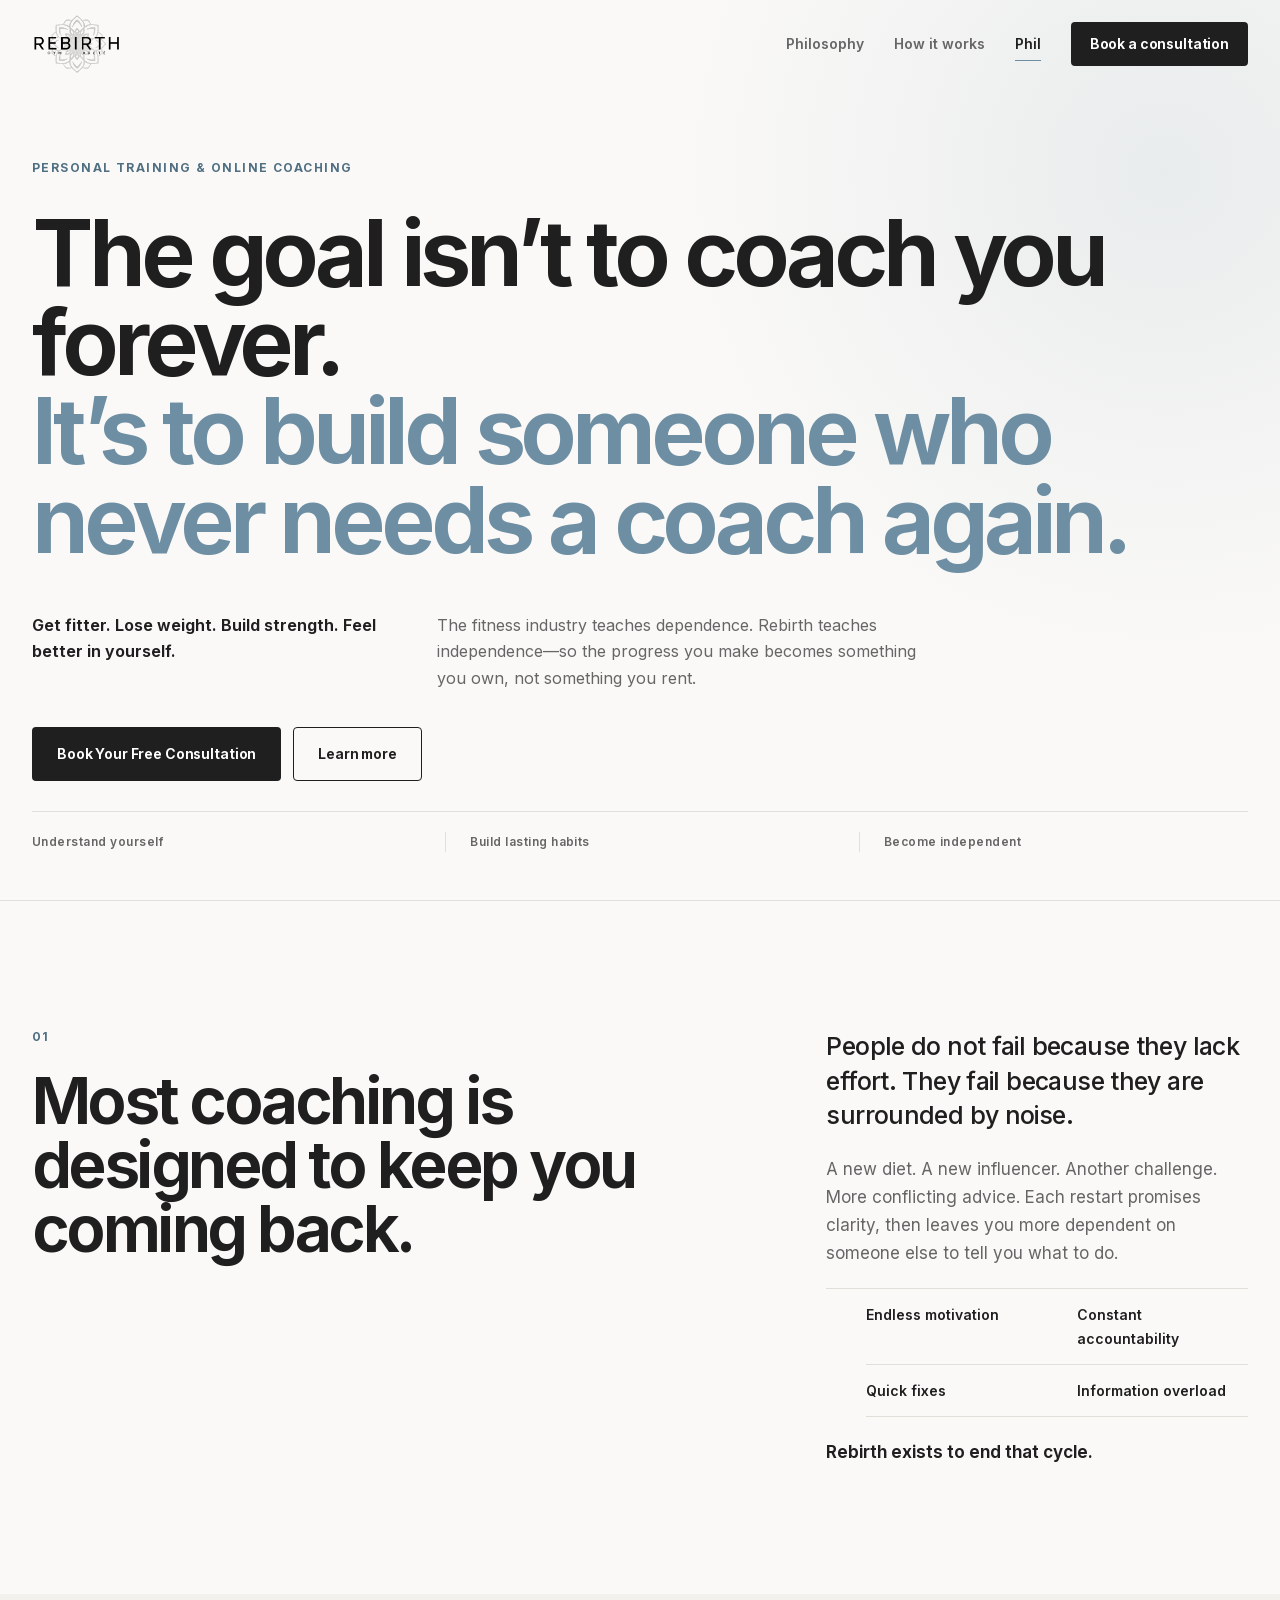
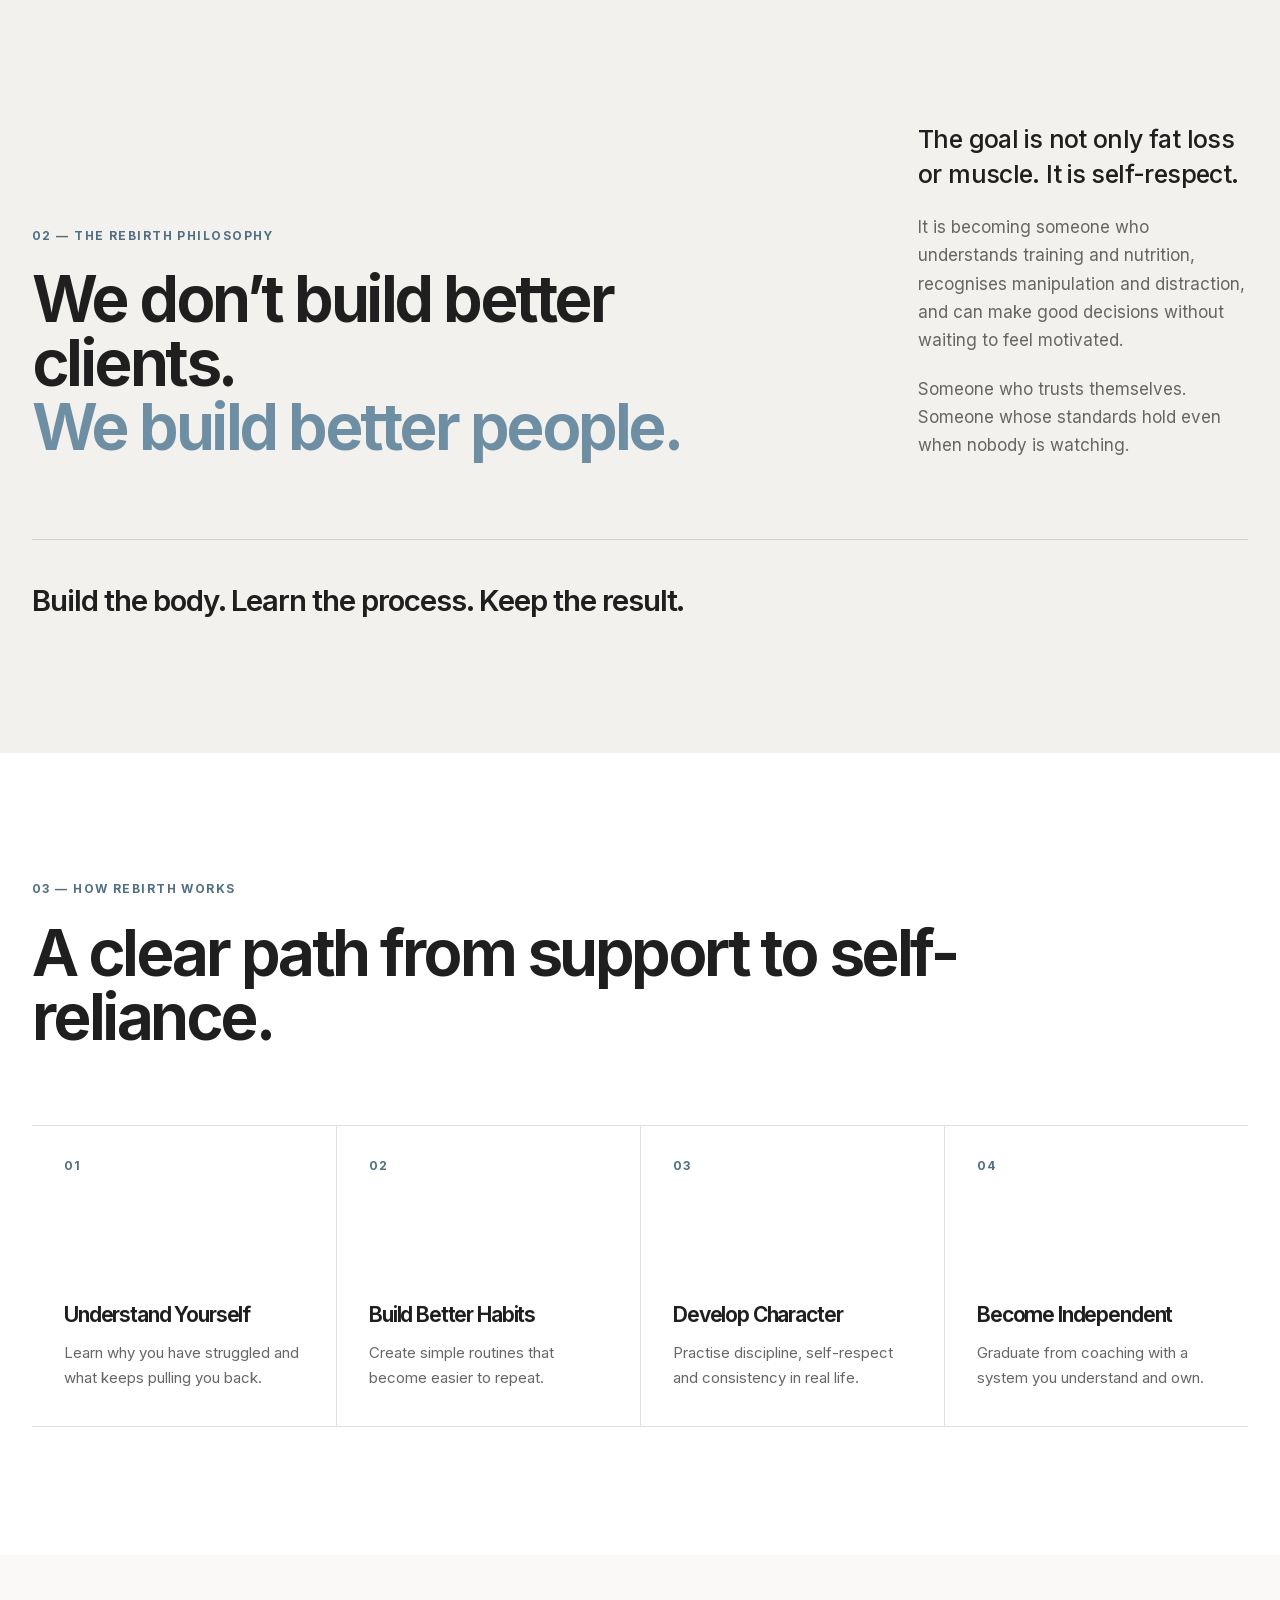
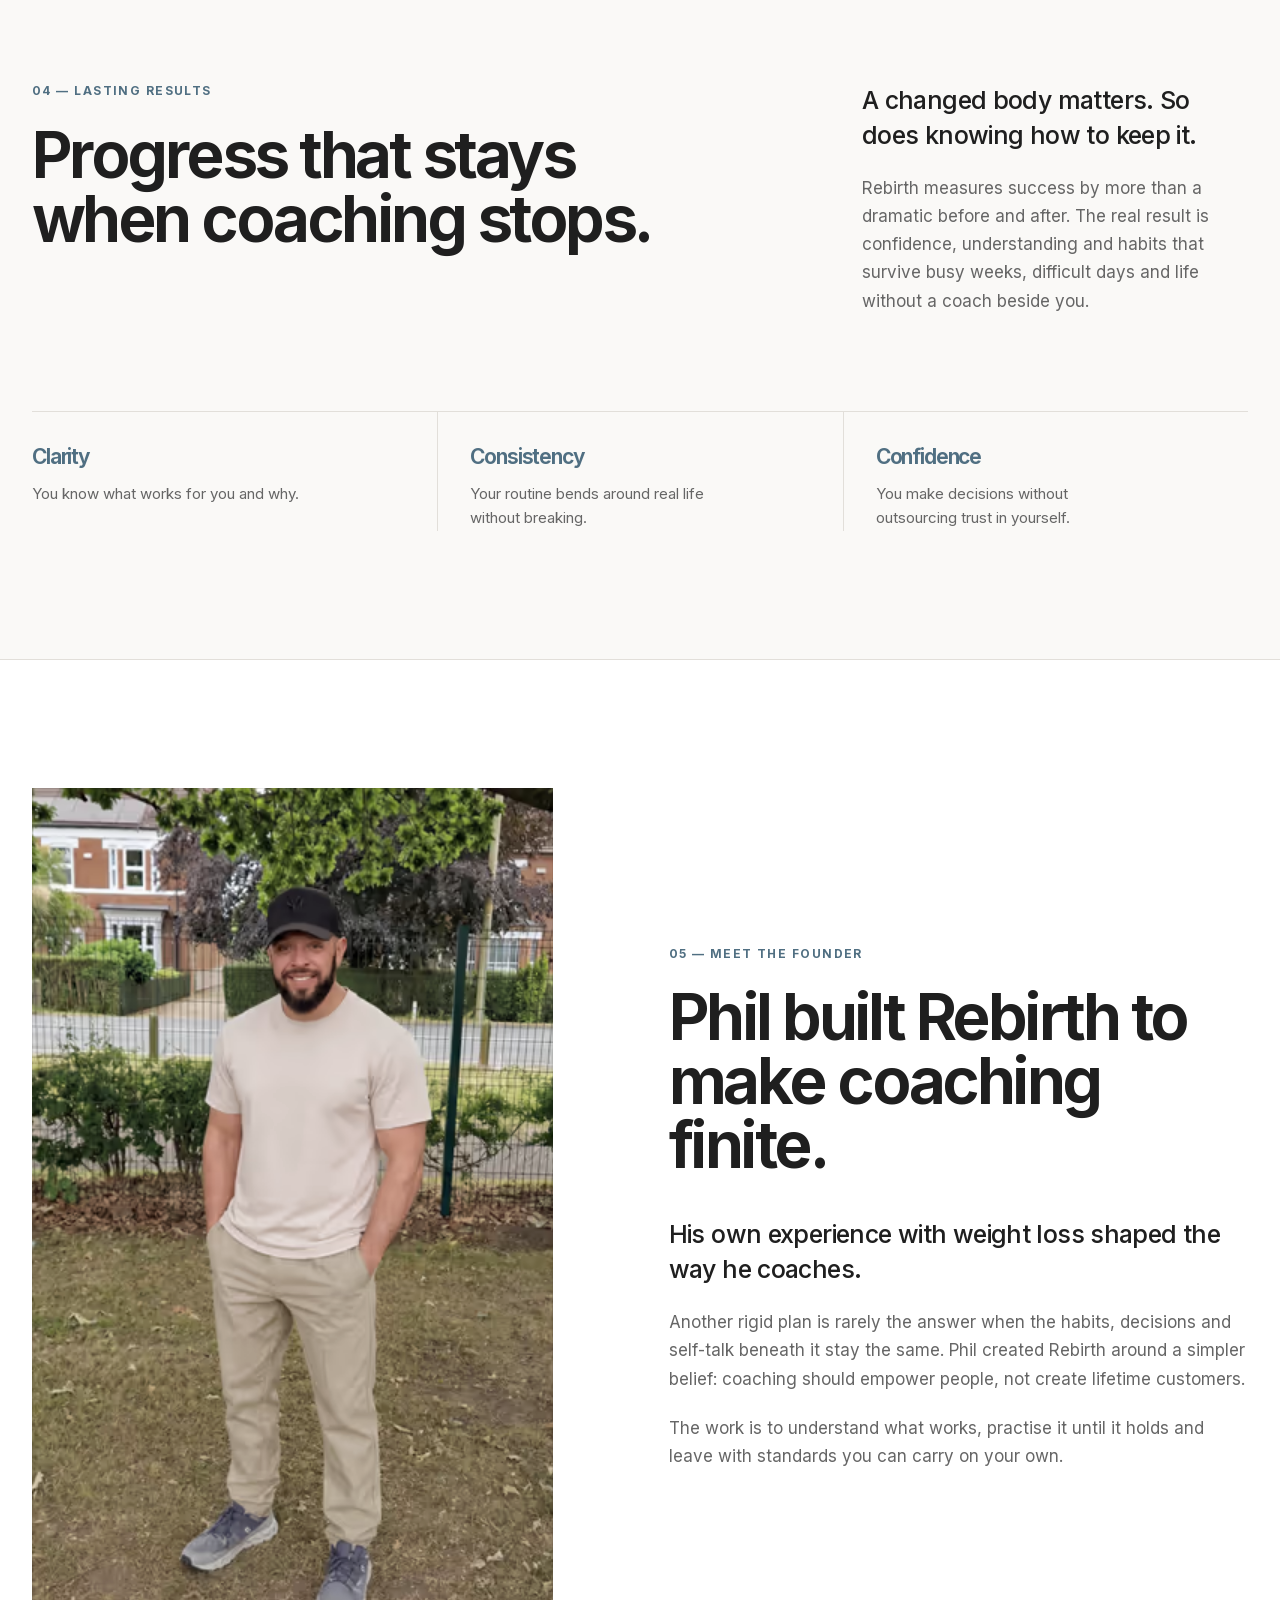
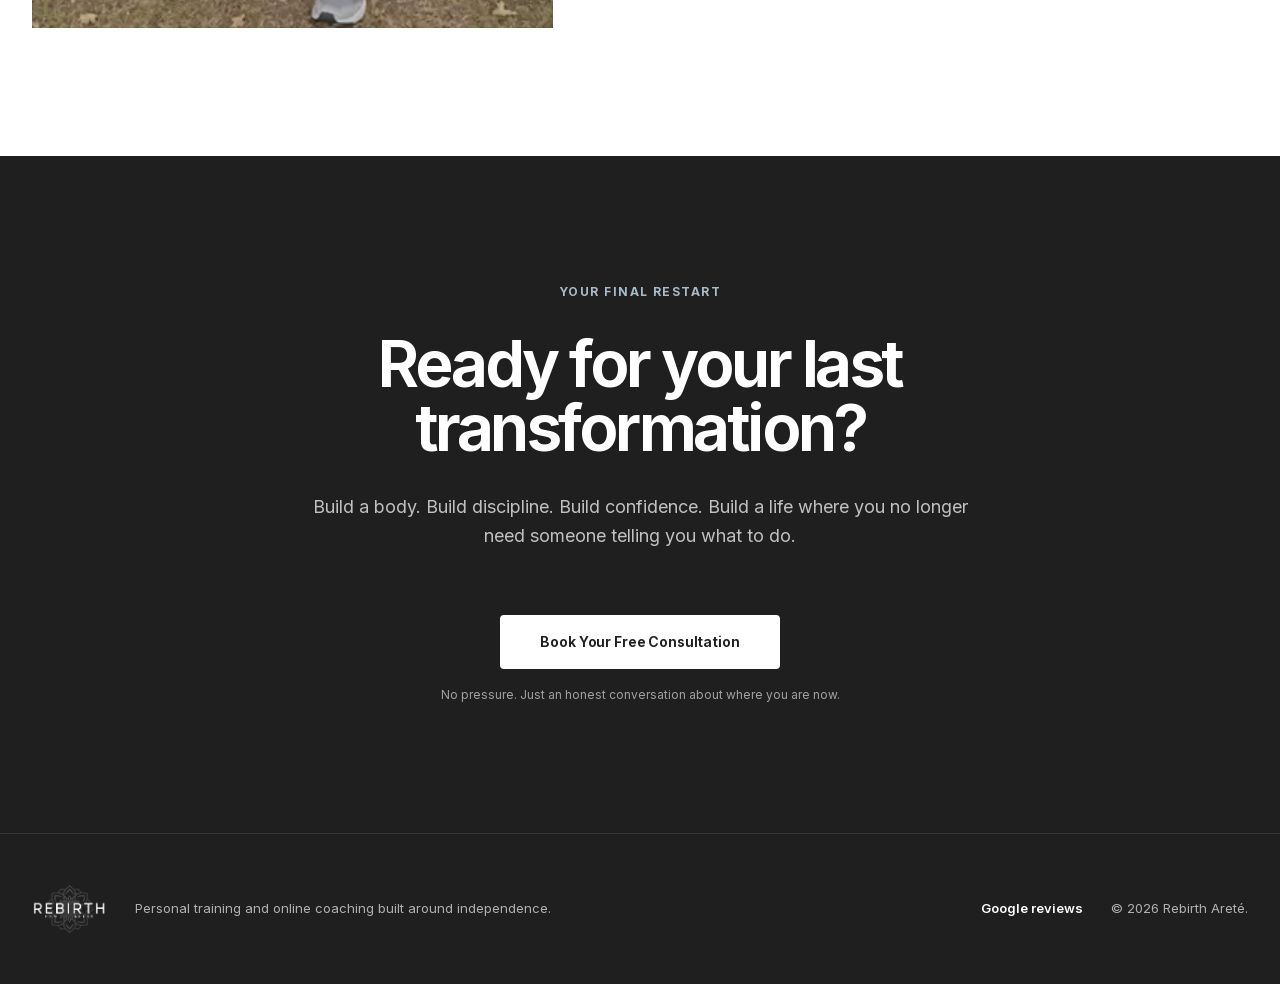
==== commit 9c268e70: "Rebuild Rebirth landing page" ====
--- a/index.html
+++ b/index.html
@@ -1,50 +1,27 @@
-<!doctype html>
+<!DOCTYPE html>
 <html lang="en">
   <head>
-    <meta charset="utf-8" />
-    <meta name="viewport" content="width=device-width, initial-scale=1" />
-    <title>
-      Rebirth Aret&eacute; | Personal Training, Weight Loss &amp; Mindset Coaching
-    </title>
+    <meta charset="utf-8">
+    <meta name="viewport" content="width=device-width, initial-scale=1">
+    <title>Rebirth Aret&eacute; | Personal Training &amp; Online Coaching</title>
     <meta
       name="description"
-      content="Premium personal training, weight loss and mindset coaching from Rebirth Aret&eacute; for people ready to stop restarting and raise their standard."
-    />
-    <meta name="theme-color" content="#1E2A33" />
-    <!-- TODO: Replace placeholder domain with the real Rebirth Aret&eacute; domain before launch. -->
-    <link rel="canonical" href="https://www.rebirtharete.example/" />
-    <link rel="icon" href="assets/favicon.png" sizes="48x48" type="image/png" />
-    <link
-      rel="preload"
-      as="image"
-      href="assets/hero-mobile.avif"
-      type="image/avif"
-      media="(max-width: 720px)"
-      fetchpriority="high"
-    />
-    <link
-      rel="preload"
-      as="image"
-      href="assets/hero-desktop.avif"
-      type="image/avif"
-      media="(min-width: 721px)"
-      fetchpriority="high"
-    />
+      content="Personal training and online coaching that helps you get fitter, build lasting habits and become confident without depending on a coach forever."
+    >
+    <meta name="theme-color" content="#FAF9F7">
+    <link rel="canonical" href="https://www.the-rebirth.co.uk/">
+    <link rel="icon" href="assets/favicon.png" sizes="48x48" type="image/png">
     <link
       rel="preload"
       as="font"
       href="assets/fonts/inter-latin.woff2"
       type="font/woff2"
       crossorigin
-    />
-    <link
-      rel="preload"
-      as="font"
-      href="assets/fonts/playfair-display-latin.woff2"
-      type="font/woff2"
-      crossorigin
-    />
-    <link rel="stylesheet" href="styles.min.css" />
+    >
+    <link rel="stylesheet" href="styles.min.css">
+    <script>
+      document.documentElement.classList.add("js");
+    </script>
   </head>
   <body>
     <a class="skip-link" href="#main">Skip to content</a>
@@ -57,404 +34,296 @@
             alt="Rebirth Aret&eacute;"
             width="1285"
             height="825"
-            decoding="async"
-          />
+          >
         </a>
+
         <nav class="nav-links" aria-label="Primary navigation">
-          <a href="#about">About</a>
-          <a href="#services">Services</a>
-          <a href="#reviews">Feedback</a>
-          <a class="nav-cta" href="#enquire">Enquire</a>
+          <a href="#philosophy">Philosophy</a>
+          <a href="#method">How it works</a>
+          <a href="#founder">Phil</a>
+          <a
+            class="button button-small"
+            href="https://wa.me/447481504811?text=Hi%20Phil%2C%20I%27d%20like%20to%20book%20a%20free%20consultation."
+            target="_blank"
+            rel="noopener noreferrer"
+            >Book a consultation</a
+          >
         </nav>
       </div>
     </header>
 
     <main id="main">
       <section class="hero" id="top" aria-labelledby="hero-title">
-        <div class="container hero-content">
-          <p class="eyebrow">
-            Premium Personal Training &bull; Weight Loss &bull; Mindset Coaching
-          </p>
-          <h1 id="hero-title">
-            For the part of you that knows you could be doing better.
-          </h1>
-          <p class="hero-subtitle">
-            Rebirth Aret&eacute; is personal training, weight loss and mindset
-            coaching for people ready to stop restarting and raise the standard
-            they hold themselves to. We do not just change your routine - we
-            rebuild the habits, discipline and accountability behind it.
-          </p>
-          <div class="button-row" role="group" aria-label="Hero actions">
-            <a class="button button-primary" href="#enquire"
-              >Request a Strategy Call</a
-            >
-            <a class="button button-secondary" href="#reviews"
-              >Notice the feedback</a
-            >
-          </div>
-        </div>
-      </section>
-
-      <section
-        class="section section-light"
-        id="about"
-        aria-labelledby="about-title"
-      >
-        <div class="container about-layout">
-          <div class="section-copy about-copy">
-            <p class="eyebrow">Why it sticks</p>
-            <h2 id="about-title">Why standard training fails</h2>
-            <p>
-              Most people do not need more fitness information. They already
-              know the basics: train consistently, eat better, move more and
-              sleep properly.
-            </p>
-            <p>
-              The real problem is the habits, routines and stories that keep
-              pulling them back to the same place. The stories we tell ourselves
-              about why this won&rsquo;t work can become stronger than the plan
-              itself.
-            </p>
-          </div>
-
-          <div class="about-cards-row">
-            <article
-              class="about-card about-detail"
-              aria-label="Phil coaching approach"
-            >
-              <p>
-                There&rsquo;s something inside you that knows you could be doing
-                better. This work starts there, with honest conversation instead
-                of another restart.
+        <div class="container hero-inner">
+          <div class="hero-copy reveal">
+            <p class="eyebrow">Personal training &amp; online coaching</p>
+            <h1 id="hero-title">
+              The goal isn&rsquo;t to coach you forever.
+              <span>It&rsquo;s to build someone who never needs a coach again.</span>
+            </h1>
+            <div class="hero-intro">
+              <p class="outcome-line">
+                Get fitter. Lose weight. Build strength. Feel better in yourself.
               </p>
               <p>
-                Rebirth is the daily chance to start again: burning away things
-                that are old and outgrowing habits that no longer serve you.
-                Every day is like day one - a fresh opportunity.
+                The fitness industry teaches dependence. Rebirth teaches
+                independence&mdash;so the progress you make becomes something you
+                own, not something you rent.
               </p>
-              <p>
-                Aret&eacute; is holding yourself to a higher standard without
-                pretending you have to be perfect. It is demanding the best for
-                ourselves, calmly and consistently.
-              </p>
-            </article>
-
-            <figure class="image-panel about-image">
-              <picture>
-                <source
-                  type="image/avif"
-                  srcset="
-                    assets/phil-560.avif 560w,
-                    assets/phil-840.avif 840w
-                  "
-                  sizes="(min-width: 981px) 544px, calc(100vw - 36px)"
-                />
-                <source
-                  type="image/webp"
-                  srcset="
-                    assets/phil-560.webp 560w,
-                    assets/phil-840.webp 840w
-                  "
-                  sizes="(min-width: 981px) 544px, calc(100vw - 36px)"
-                />
-                <img
-                  src="assets/phil-840.jpg"
-                  alt="Phil, fitness and mindset coach"
-                  width="840"
-                  height="840"
-                  loading="lazy"
-                  decoding="async"
-                  fetchpriority="low"
-                />
-              </picture>
-            </figure>
+            </div>
+            <div class="button-row" role="group" aria-label="Hero actions">
+              <a
+                class="button button-primary"
+                href="https://wa.me/447481504811?text=Hi%20Phil%2C%20I%27d%20like%20to%20book%20a%20free%20consultation."
+                target="_blank"
+                rel="noopener noreferrer"
+                >Book Your Free Consultation</a
+              >
+              <a class="button button-secondary" href="#problem">Learn more</a>
+            </div>
+          </div>
+
+          <div class="hero-foot" aria-hidden="true">
+            <span>Understand yourself</span>
+            <span>Build lasting habits</span>
+            <span>Become independent</span>
+          </div>
+        </div>
+      </section>
+
+      <section class="section problem-section" id="problem" aria-labelledby="problem-title">
+        <div class="container split-layout">
+          <div class="section-heading reveal">
+            <p class="section-number">01</p>
+            <h2 id="problem-title">Most coaching is designed to keep you coming back.</h2>
+          </div>
+
+          <div class="section-copy reveal">
+            <p class="lead">
+              People do not fail because they lack effort. They fail because they
+              are surrounded by noise.
+            </p>
+            <p>
+              A new diet. A new influencer. Another challenge. More conflicting
+              advice. Each restart promises clarity, then leaves you more dependent
+              on someone else to tell you what to do.
+            </p>
+            <ul class="quiet-list" aria-label="Common fitness industry problems">
+              <li>Endless motivation</li>
+              <li>Constant accountability</li>
+              <li>Quick fixes</li>
+              <li>Information overload</li>
+            </ul>
+            <p class="closing-line">Rebirth exists to end that cycle.</p>
           </div>
         </div>
       </section>
 
       <section
-        class="section section-stone"
-        id="services"
-        aria-labelledby="services-title"
+        class="section philosophy-section"
+        id="philosophy"
+        aria-labelledby="philosophy-title"
       >
-        <div class="container section-heading">
-          <p class="eyebrow">Coaching</p>
-          <h2 id="services-title">Where the real change happens.</h2>
-        </div>
-
-        <div class="container card-grid services-grid">
-          <article class="service-card">
-            <h3>Personal training and nutrition</h3>
-            <ul>
-              <li>
-                Structured 1:1 training, weight loss support and practical
-                nutrition guidance.
-              </li>
-              <li>Simple habits that make consistency easier to repeat.</li>
-              <li>Adjustments when work, stress or family life gets in the way.</li>
-            </ul>
-          </article>
-
-          <article class="service-card">
-            <h3>Mindset, accountability and feedback</h3>
-            <ul>
-              <li>
-                Conversations, accountability and feedback around what is
-                working and what is slipping.
-              </li>
-              <li>Support to stop ignoring the feedback life is giving you.</li>
-              <li>
-                Space to challenge the stories we tell ourselves about why this
-                won&rsquo;t work and unravel why we got here in the first place.
-              </li>
-            </ul>
-          </article>
-
-          <article class="service-card">
-            <h3>Shaped by real experience</h3>
-            <ul>
-              <li>
-                Phil&rsquo;s approach has been shaped by his own battles with
-                weight loss.
-              </li>
-              <li>
-                He has also learned closely from one of the most experienced
-                personal trainers in the area, drawing on 30 years of coaching
-                experience.
-              </li>
-              <li>A serious, practical approach built around the person in front of him.</li>
-            </ul>
-          </article>
+        <div class="container philosophy-inner">
+          <div class="section-heading section-heading-wide reveal">
+            <p class="section-number">02 &mdash; The Rebirth philosophy</p>
+            <h2 id="philosophy-title">
+              We don&rsquo;t build better clients.
+              <span>We build better people.</span>
+            </h2>
+          </div>
+
+          <div class="philosophy-copy reveal">
+            <p class="lead">
+              The goal is not only fat loss or muscle. It is self-respect.
+            </p>
+            <p>
+              It is becoming someone who understands training and nutrition,
+              recognises manipulation and distraction, and can make good decisions
+              without waiting to feel motivated.
+            </p>
+            <p>
+              Someone who trusts themselves. Someone whose standards hold even
+              when nobody is watching.
+            </p>
+          </div>
+
+          <p class="philosophy-statement reveal">
+            Build the body. Learn the process. Keep the result.
+          </p>
+        </div>
+      </section>
+
+      <section class="section method-section" id="method" aria-labelledby="method-title">
+        <div class="container">
+          <div class="section-heading section-heading-wide reveal">
+            <p class="section-number">03 &mdash; How Rebirth works</p>
+            <h2 id="method-title">A clear path from support to self-reliance.</h2>
+          </div>
+
+          <div class="method-grid">
+            <article class="method-card reveal">
+              <p class="card-number">01</p>
+              <h3>Understand Yourself</h3>
+              <p>Learn why you have struggled and what keeps pulling you back.</p>
+            </article>
+
+            <article class="method-card reveal">
+              <p class="card-number">02</p>
+              <h3>Build Better Habits</h3>
+              <p>Create simple routines that become easier to repeat.</p>
+            </article>
+
+            <article class="method-card reveal">
+              <p class="card-number">03</p>
+              <h3>Develop Character</h3>
+              <p>Practise discipline, self-respect and consistency in real life.</p>
+            </article>
+
+            <article class="method-card reveal">
+              <p class="card-number">04</p>
+              <h3>Become Independent</h3>
+              <p>Graduate from coaching with a system you understand and own.</p>
+            </article>
+          </div>
+        </div>
+      </section>
+
+      <section class="section results-section" id="results" aria-labelledby="results-title">
+        <div class="container results-layout">
+          <div class="section-heading reveal">
+            <p class="section-number">04 &mdash; Lasting results</p>
+            <h2 id="results-title">Progress that stays when coaching stops.</h2>
+          </div>
+
+          <div class="results-copy reveal">
+            <p class="lead">
+              A changed body matters. So does knowing how to keep it.
+            </p>
+            <p>
+              Rebirth measures success by more than a dramatic before and after.
+              The real result is confidence, understanding and habits that survive
+              busy weeks, difficult days and life without a coach beside you.
+            </p>
+          </div>
+
+          <div
+            class="result-notes"
+            role="group"
+            aria-label="What lasting progress looks like"
+          >
+            <article class="result-note reveal">
+              <h3>Clarity</h3>
+              <p>You know what works for you and why.</p>
+            </article>
+            <article class="result-note reveal">
+              <h3>Consistency</h3>
+              <p>Your routine bends around real life without breaking.</p>
+            </article>
+            <article class="result-note reveal">
+              <h3>Confidence</h3>
+              <p>You make decisions without outsourcing trust in yourself.</p>
+            </article>
+          </div>
+        </div>
+      </section>
+
+      <section class="section founder-section" id="founder" aria-labelledby="founder-title">
+        <div class="container founder-layout">
+          <figure class="founder-portrait reveal">
+            <picture>
+              <source
+                type="image/avif"
+                srcset="assets/phil-560.avif 560w, assets/phil-840.avif 840w"
+                sizes="(min-width: 900px) 42vw, calc(100vw - 40px)"
+              >
+              <source
+                type="image/webp"
+                srcset="assets/phil-560.webp 560w, assets/phil-840.webp 840w"
+                sizes="(min-width: 900px) 42vw, calc(100vw - 40px)"
+              >
+              <img
+                src="assets/phil-840.jpg"
+                alt="Phil, founder of Rebirth Aret&eacute;"
+                width="840"
+                height="840"
+                loading="lazy"
+                decoding="async"
+              >
+            </picture>
+          </figure>
+
+          <div class="founder-copy reveal">
+            <p class="section-number">05 &mdash; Meet the founder</p>
+            <h2 id="founder-title">Phil built Rebirth to make coaching finite.</h2>
+            <p class="lead">
+              His own experience with weight loss shaped the way he coaches.
+            </p>
+            <p>
+              Another rigid plan is rarely the answer when the habits, decisions
+              and self-talk beneath it stay the same. Phil created Rebirth around a
+              simpler belief: coaching should empower people, not create lifetime
+              customers.
+            </p>
+            <p>
+              The work is to understand what works, practise it until it holds and
+              leave with standards you can carry on your own.
+            </p>
+          </div>
         </div>
       </section>
 
       <section
-        class="section section-dark"
-        id="reviews"
-        aria-labelledby="reviews-title"
+        class="section consultation-section"
+        id="consultation"
+        aria-labelledby="consultation-title"
       >
-        <div class="container reviews-layout">
-          <div class="section-copy">
-            <p class="eyebrow">Reality check</p>
-            <h2 id="reviews-title">Your life is already giving you feedback.</h2>
-            <p>
-              Low energy, poor routines, clothes feeling tighter, confidence,
-              stress, health, relationships and repeated failed attempts are not
-              random. They are signals that something needs to change. Rebirth
-              Aret&eacute; helps you stop explaining that feedback away and start
-              acting on it.
-            </p>
-            <!-- TODO: Replace this with the preferred enquiry route when it is ready. -->
+        <div class="container consultation-shell">
+          <div class="consultation-copy reveal">
+            <p class="eyebrow">Your final restart</p>
+            <h2 id="consultation-title">Ready for your last transformation?</h2>
+            <p>
+              Build a body. Build discipline. Build confidence. Build a life where
+              you no longer need someone telling you what to do.
+            </p>
+          </div>
+
+          <div class="consultation-action reveal">
             <a
-              class="button button-primary"
-              href="#enquire"
+              class="button button-light"
+              href="https://wa.me/447481504811?text=Hi%20Phil%2C%20I%27d%20like%20to%20book%20a%20free%20consultation."
+              target="_blank"
+              rel="noopener noreferrer"
+              >Book Your Free Consultation</a
             >
-              Request a Strategy Call
-            </a>
-          </div>
-
-          <div class="card-grid review-grid">
-            <article class="review-card">
-              <p>Your energy, clothes and confidence are feedback.</p>
-            </article>
-            <article class="review-card">
-              <p>Your habits, stress and routines are feedback.</p>
-            </article>
-            <article class="review-card">
-              <p>The attempts that did not last are feedback.</p>
-            </article>
-          </div>
-        </div>
-      </section>
-
-      <section
-        class="section section-light enquiry-section"
-        id="enquire"
-        aria-labelledby="enquire-title"
-      >
-        <div class="container enquiry-layout">
-          <div class="section-copy enquiry-copy">
-            <p class="eyebrow">Begin</p>
-            <h2 id="enquire-title">Begin with an honest message.</h2>
-            <p>
-              You do not need a perfect goal or a polished story. Tell me
-              briefly what feels stuck, what keeps repeating and what you are
-              ready to stop ignoring.
-            </p>
-          </div>
-
-          <form
-            class="enquiry-form"
-            name="rebirth-arete-enquiry"
-            method="POST"
-            data-netlify="true"
-            netlify-honeypot="bot-field"
-          >
-            <input
-              type="hidden"
-              name="form-name"
-              value="rebirth-arete-enquiry"
-            />
-            <p class="honeypot">
-              <label>
-                Do not fill this out if you are human:
-                <input name="bot-field" type="text" autocomplete="off" />
-              </label>
-            </p>
-
-            <div class="form-row">
-              <label for="name">Name</label>
-              <input
-                id="name"
-                name="name"
-                type="text"
-                autocomplete="name"
-                required
-              />
-            </div>
-
-            <div class="form-row">
-              <label for="email">Email</label>
-              <input
-                id="email"
-                name="email"
-                type="email"
-                autocomplete="email"
-                required
-              />
-            </div>
-
-            <div class="form-row">
-              <label for="phone">Phone number</label>
-              <input id="phone" name="phone" type="tel" autocomplete="tel" />
-            </div>
-
-            <div class="form-row">
-              <label for="training-option">Preferred training option</label>
-              <select
-                id="training-option"
-                name="preferred-training-option"
-                required
-              >
-                <option value="">Select an option</option>
-                <option value="1:1 PT">1:1 PT</option>
-                <option value="Online coaching">Online coaching</option>
-                <option value="Not sure yet">Not sure yet</option>
-              </select>
-            </div>
-
-            <div class="form-row">
-              <label for="message"
-                >Tell me briefly what you feel is currently holding you
-                back.</label
-              >
-              <textarea
-                id="message"
-                name="message"
-                rows="5"
-                required
-              ></textarea>
-            </div>
-
-            <button class="button button-primary form-button" type="submit">
-              Request a Strategy Call
-            </button>
-          </form>
+            <p>No pressure. Just an honest conversation about where you are now.</p>
+          </div>
         </div>
       </section>
     </main>
 
     <footer class="site-footer">
       <div class="container footer-shell">
-        <div class="footer-main">
-          <div class="footer-brand-panel">
-            <a
-              class="footer-logo"
-              href="#top"
-              aria-label="Rebirth Aret&eacute; home"
-            >
-              <img
-                src="assets/rebirth-arete-full-logo.png"
-                alt="Rebirth Aret&eacute;"
-                width="1285"
-                height="825"
-                decoding="async"
-              />
-            </a>
-            <p>Personal Training, Weight Loss and Mindset Coaching</p>
-          </div>
-
-          <address
-            class="footer-contact"
-            aria-label="Rebirth Aret&eacute; contact details"
+        <a class="footer-brand" href="#top" aria-label="Rebirth Aret&eacute; home">
+          <img
+            src="assets/rebirth-arete-full-logo.png"
+            alt="Rebirth Aret&eacute;"
+            width="1285"
+            height="825"
+            loading="lazy"
           >
-            <p class="footer-heading">Contact</p>
-            <ul class="footer-list">
-              <li>
-                <span>Email</span>
-                <!-- TODO: Replace placeholder email with the client's real email address. -->
-                <a href="mailto:hello@rebirtharete.example"
-                  >hello@rebirtharete.example</a
-                >
-              </li>
-              <li>
-                <span>Instagram</span>
-                <!-- TODO: Replace placeholder Instagram URL and handle with the client's real Instagram link. -->
-                <a
-                  href="https://www.instagram.com/rebirtharete"
-                  target="_blank"
-                  rel="noopener noreferrer"
-                >
-                  @rebirtharete
-                </a>
-              </li>
-              <li>
-                <span>Service area</span>
-                <!-- TODO: Replace placeholder service area with the client's real location/service area. -->
-                <p>In-person and online coaching</p>
-              </li>
-            </ul>
-          </address>
-
-          <aside
-            class="footer-review-card"
-            aria-labelledby="footer-review-title"
-          >
-            <div class="footer-review-copy">
-              <p class="footer-heading">Reviews</p>
-              <h2 id="footer-review-title">Leave a Google Review</h2>
-              <p>Scan the code to leave a review.</p>
-              <!-- TODO: Replace this placeholder Google Review link with the client's real Google Review link. -->
-              <a
-                class="footer-review-link"
-                href="https://google.com"
-                target="_blank"
-                rel="noopener noreferrer"
-              >
-                Open review page
-              </a>
-            </div>
-            <div class="footer-qr-wrap">
-              <!-- TODO: Replace this placeholder QR code URL with the client's real Google Review link. -->
-              <img
-                src="assets/google-review-qr.png"
-                alt="Placeholder QR code for the Rebirth Aret&eacute; Google Review page"
-                width="140"
-                height="140"
-                loading="lazy"
-                decoding="async"
-                fetchpriority="low"
-              />
-            </div>
-          </aside>
-        </div>
-
-        <div class="footer-bottom">
-          <p>
-            &copy; <span id="copyright-year">2026</span> Rebirth Aret&eacute;. All
-            rights reserved.
-          </p>
-        </div>
+        </a>
+        <p>Personal training and online coaching built around independence.</p>
+        <a
+          class="footer-link"
+          href="https://share.google/rwGom8G0Z2JJcuaQW"
+          target="_blank"
+          rel="noopener noreferrer"
+          >Google reviews</a
+        >
+        <p class="copyright">
+          &copy; <span id="copyright-year">2026</span> Rebirth Aret&eacute;.
+        </p>
       </div>
     </footer>
 
--- a/styles.min.css
+++ b/styles.min.css
@@ -1,3 +1 @@
-@font-face{font-family:Inter;font-style:normal;font-weight:400 700;font-display:swap;src:url(assets/fonts/inter-latin.woff2)format("woff2");unicode-range:U+??,U+131,U+152-153,U+2BB-2BC,U+2C6,U+2DA,U+2DC,U+304,U+308,U+329,U+2000-206F,U+20AC,U+2122,U+2191,U+2193,U+2212,U+2215,U+FEFF,U+FFFD}@font-face{font-family:Playfair Display;font-style:normal;font-weight:600 700;font-display:swap;src:url(assets/fonts/playfair-display-latin.woff2)format("woff2");unicode-range:U+??,U+131,U+152-153,U+2BB-2BC,U+2C6,U+2DA,U+2DC,U+304,U+308,U+329,U+2000-206F,U+20AC,U+2122,U+2191,U+2193,U+2212,U+2215,U+FEFF,U+FFFD}:root{--color-dark:#1e2a33;--color-dark-rgb:30, 42, 51;--color-dark-lift:#263743;--color-dark-lift-rgb:38, 55, 67;--color-accent:#ffb347;--color-accent-rgb:255, 179, 71;--color-accent-hover:#e8a13c;--color-accent-hover-rgb:232, 161, 60;--color-white:#fff;--color-white-rgb:255, 255, 255;--color-soft:#f2f5f7;--color-soft-rgb:242, 245, 247;--color-muted:#c9d3dc;--color-muted-rgb:201, 211, 220;--brand-blue:var(--color-dark);--brand-blue-rgb:var(--color-dark-rgb);--brand-navy:var(--color-dark);--brand-navy-rgb:var(--color-dark-rgb);--brand-white:var(--color-white);--brand-white-rgb:255, 255, 255;--brand-soft:var(--color-soft);--brand-silver:var(--color-muted);--brand-silver-rgb:var(--color-muted-rgb);--brand-silver-dark:var(--color-muted);--brand-silver-dark-rgb:var(--color-muted-rgb);--brand-gold:var(--color-accent);--brand-gold-rgb:var(--color-accent-rgb);--brand-yellow:var(--brand-gold);--brand-yellow-rgb:var(--brand-gold-rgb);--brand-grey:var(--brand-silver);--brand-grey-rgb:var(--brand-silver-rgb);--brand-slate:var(--brand-navy);--brand-slate-rgb:var(--brand-navy-rgb);--accent-gradient:linear-gradient(90deg, transparent, rgba(var(--brand-gold-rgb), .82), rgba(var(--brand-silver-rgb), .64), transparent);--silver-gradient:linear-gradient(135deg, rgba(var(--brand-white-rgb), .94), rgba(var(--brand-silver-rgb), .72), rgba(var(--brand-white-rgb), .96), rgba(var(--brand-silver-dark-rgb), .54));--cf-charcoal:var(--brand-navy);--cf-panel:rgba(var(--brand-navy-rgb), .94);--cf-basalt:var(--color-dark-lift);--cf-parchment:var(--brand-soft);--cf-stone:var(--brand-white);--cf-cream:var(--brand-white);--cf-gold:var(--brand-yellow);--cf-sand:var(--brand-grey);--cf-muted-gold:var(--brand-yellow);--cf-border-dark:rgba(var(--brand-silver-rgb), .24);--cf-border-light:rgba(var(--brand-silver-rgb), .9);--ink:var(--brand-navy);--muted-on-dark:var(--brand-soft);--muted-on-light:rgba(var(--brand-navy-rgb), .74);--shadow-soft:0 22px 52px rgba(var(--brand-navy-rgb), .11);--space-sm:1rem;--space-md:1.5rem;--space-lg:2rem;--footer-card-padding:1.75rem}*{box-sizing:border-box}html{scroll-behavior:smooth}body{background:var(--cf-parchment);color:var(--ink);text-rendering:optimizelegibility;margin:0;font-family:Inter,Arial,sans-serif;font-size:17px;line-height:1.65}img{max-width:100%;display:block}a{color:inherit;text-decoration:none}p,h1,h2,h3{margin:0}ul{margin:0;padding:0}button,input,textarea,select{font:inherit}input,textarea,select{width:100%}:focus-visible{outline:3px solid var(--brand-gold);outline-offset:3px}.site-header :focus-visible,.hero :focus-visible,.section-dark :focus-visible,.enquiry-form :focus-visible,.site-footer :focus-visible{outline-color:var(--brand-yellow)}.skip-link{z-index:100;border:1px solid var(--brand-grey);background:var(--cf-cream);color:var(--ink);border-radius:8px;padding:10px 14px;position:absolute;top:-80px;left:16px}.skip-link:focus{top:16px}.container{width:calc(100% - 48px);max-width:1120px;margin:0 auto}.section{padding:86px 0;scroll-margin-top:88px;position:relative}.section>.container{z-index:1;position:relative}.section:after{content:"";z-index:2;background:var(--accent-gradient);opacity:.58;pointer-events:none;height:1px;position:absolute;bottom:0;left:0;right:0}.section-light{background:var(--brand-soft)}.section-stone{background:var(--brand-white)}.section-dark{background:radial-gradient(circle at 84% 18%, rgba(var(--brand-silver-rgb), .13), transparent 26rem), linear-gradient(122deg, var(--brand-navy) 0%, var(--color-dark-lift) 100%);color:var(--cf-cream)}.section-dark:before{content:"";background:var(--accent-gradient);opacity:.76;pointer-events:none;height:1px;position:absolute;inset:0 0 auto}.eyebrow{color:var(--brand-gold);letter-spacing:.1em;text-transform:uppercase;align-items:center;gap:9px;margin-bottom:12px;font-size:13px;font-weight:800;line-height:1.2;display:inline-flex}.eyebrow:before{content:"";background:var(--brand-gold);width:18px;height:1px;box-shadow:8px 0 16px rgba(var(--brand-gold-rgb), .22);flex:none}.section-dark .eyebrow,.hero .eyebrow{color:var(--brand-gold)}h1,h2{font-family:Playfair Display,Georgia,serif;font-weight:700}h1{max-width:780px;color:var(--cf-cream);font-size:66px;line-height:1.02}h2{max-width:760px;font-size:46px;line-height:1.08}h3{color:inherit;font-size:20px;font-weight:700;line-height:1.25}.section-copy{max-width:690px}.section-copy h2,.section-heading h2{margin-bottom:20px}.section-copy p:not(.eyebrow),.section-heading p:not(.eyebrow){color:var(--muted-on-light)}.section-dark .section-copy p:not(.eyebrow){color:var(--muted-on-dark)}.site-header{z-index:30;border-bottom:1px solid var(--cf-border-dark);background:var(--brand-navy);color:var(--cf-cream);transition:background .18s,box-shadow .18s;position:sticky;top:0}.site-header.is-scrolled{background:var(--brand-navy);box-shadow:0 14px 34px rgba(var(--brand-navy-rgb), .28)}.nav-shell{justify-content:space-between;align-items:center;gap:24px;min-height:72px;display:flex}.brand{flex:none;align-items:center;display:inline-flex}.brand img{filter:brightness(0)invert();object-fit:contain;width:auto;max-width:250px;height:50px}.nav-links{color:var(--brand-white);align-items:center;gap:22px;font-size:14px;font-weight:650;display:flex}.nav-links a{transition:color .18s,border-color .18s,background .18s;position:relative}.nav-links a:hover,.nav-links a.is-active{color:var(--brand-gold)}.nav-links a:after{content:"";background:var(--brand-gold);opacity:0;border-radius:999px;height:2px;transition:opacity .18s,transform .18s;position:absolute;bottom:-8px;left:0;right:0;transform:scaleX(.6)}.nav-links a.is-active:after{opacity:1;transform:scaleX(1)}.nav-cta{border:1px solid var(--brand-gold);background:var(--brand-gold);color:var(--brand-navy);border-radius:999px;padding:8px 14px}.nav-links .nav-cta:hover,.nav-cta.is-active{border-color:var(--color-accent-hover);background:var(--color-accent-hover);color:var(--brand-navy)}.nav-cta:after{display:none}.hero{--hero-image:url(assets/hero-desktop.jpg);background:radial-gradient(circle at 19% 26%, rgba(var(--brand-white-rgb), .13), transparent 25rem), radial-gradient(circle at 68% 12%, rgba(var(--brand-silver-rgb), .11), transparent 24rem), linear-gradient(108deg, rgba(var(--brand-navy-rgb), .92) 0%, rgba(var(--brand-navy-rgb), .82) 48%, rgba(var(--brand-navy-rgb), .38) 76%, rgba(var(--brand-navy-rgb), .16) 100%), var(--hero-image) center right / cover no-repeat;align-items:center;height:78svh;min-height:640px;max-height:800px;display:flex;position:relative;overflow:hidden}@supports (background-image:image-set(url("assets/hero-desktop.avif") type("image/avif"))
-){.hero{--hero-image:image-set(url(assets/hero-desktop.avif) type("image/avif"), url(assets/hero-desktop.webp) type("image/webp"), url(assets/hero-desktop.jpg) type("image/jpeg"))}}.hero:before{content:"";z-index:1;background:var(--accent-gradient);opacity:.9;pointer-events:none;height:2px;position:absolute;inset:0 0 auto}.hero:after{content:"";z-index:0;background:linear-gradient(0deg, rgba(var(--brand-navy-rgb), .64), transparent 76%);pointer-events:none;height:44%;position:absolute;inset:auto 0 0}.hero-content{z-index:2;padding:54px 0 64px;position:relative}.hero-content:before{content:"";background:linear-gradient(180deg, transparent, rgba(var(--brand-gold-rgb), .76), rgba(var(--brand-silver-rgb), .62), transparent);opacity:.74;width:1px;position:absolute;top:54px;bottom:64px;left:-18px}.hero h1{text-shadow:0 10px 34px rgba(var(--brand-navy-rgb), .28)}.hero-subtitle{max-width:660px;color:var(--muted-on-dark);margin-top:22px;font-size:19px;line-height:1.7}.button-row{flex-wrap:wrap;gap:14px;margin-top:34px;display:flex}.button{border:1px solid #0000;border-radius:999px;justify-content:center;align-items:center;min-height:52px;padding:14px 26px;font-size:15px;font-weight:800;line-height:1.2;transition:transform .2s,box-shadow .2s,background .2s,border-color .2s,color .2s;display:inline-flex}.button:hover{transform:translateY(-2px)}.button-primary{border-color:var(--brand-gold);background:var(--brand-gold);color:var(--brand-navy);box-shadow:0 14px 30px rgba(var(--brand-navy-rgb), .16), 0 0 0 1px rgba(var(--brand-white-rgb), .04) inset}.button-primary:hover{border-color:var(--color-accent-hover);background:var(--color-accent-hover);color:var(--brand-navy);box-shadow:0 17px 34px rgba(var(--brand-navy-rgb), .22), 0 0 0 1px rgba(var(--brand-gold-rgb), .18)}.hero .button-primary,.section-dark .button-primary,.enquiry-form .button-primary{border-color:var(--brand-gold);background:var(--brand-gold);color:var(--brand-navy);box-shadow:0 16px 34px rgba(var(--brand-navy-rgb), .24), 0 0 22px rgba(var(--brand-gold-rgb), .08)}.hero .button-primary:hover,.section-dark .button-primary:hover,.enquiry-form .button-primary:hover{border-color:var(--color-accent-hover);background:var(--color-accent-hover);color:var(--brand-navy)}.button-secondary{border-color:rgba(var(--brand-silver-rgb), .72);background:rgba(var(--brand-white-rgb), .05);color:var(--cf-cream)}.button-secondary:hover{border-color:rgba(var(--brand-gold-rgb), .82);background:rgba(var(--brand-white-rgb), .11);color:var(--brand-white)}.section-light .button-secondary,.section-stone .button-secondary{border-color:var(--brand-navy);color:var(--brand-navy);background:0 0}.section-light .button-secondary:hover,.section-stone .button-secondary:hover{border-color:var(--brand-gold);background:rgba(var(--brand-gold-rgb), .12);color:var(--brand-navy)}.about-cards-row{align-items:stretch;gap:48px;margin-top:48px;display:grid}.about-copy{gap:16px;display:grid}.about-copy h2{margin-bottom:4px}.about-card,.service-card,.review-card,.enquiry-form{isolation:isolate;border:1px solid var(--cf-border-light);box-shadow:var(--shadow-soft);border-radius:12px;position:relative}.about-card:before,.service-card:before,.review-card:before,.enquiry-form:before{content:"";z-index:2;background:linear-gradient(90deg, var(--brand-gold), rgba(var(--brand-silver-rgb), .7), transparent);opacity:.8;pointer-events:none;width:64px;height:2px;position:absolute;top:-1px;left:24px}.about-card{background:linear-gradient(145deg, var(--brand-white) 0%, var(--brand-white) 76%, rgba(var(--brand-silver-rgb), .13) 100%);padding:30px}.about-card p{color:var(--muted-on-light);margin-top:14px}.about-detail{align-content:center;gap:14px;display:grid}.about-detail p{margin-top:0}.image-panel{isolation:isolate;border:1px solid rgba(var(--brand-silver-dark-rgb), .42);background:linear-gradient(135deg, rgba(var(--brand-silver-rgb), .18), transparent), var(--brand-navy);min-height:330px;box-shadow:var(--shadow-soft), 0 0 0 1px rgba(var(--brand-white-rgb), .62) inset;border-radius:12px;margin:0;position:relative;overflow:hidden}.image-panel:before{content:"";z-index:2;border-top:1px solid rgba(var(--brand-gold-rgb), .68);border-right:1px solid rgba(var(--brand-gold-rgb), .68);pointer-events:none;width:48px;height:48px;position:absolute;top:14px;right:14px}.image-panel:after{content:"";background:linear-gradient(135deg, rgba(var(--brand-navy-rgb), .05), transparent 52%, rgba(var(--brand-blue-rgb), .2));box-shadow:inset 0 0 0 7px rgba(var(--brand-navy-rgb), .035);pointer-events:none;position:absolute;inset:0}.image-panel picture{width:100%;height:100%;display:block}.image-panel img{object-fit:cover;filter:saturate(.92)contrast(1.035);width:100%;height:100%;transition:transform .6s,filter .6s}.about-image img{object-position:center}.section-heading{margin-bottom:38px}.card-grid{gap:18px;display:grid}.services-grid{grid-template-columns:repeat(3,minmax(0,1fr))}.service-card{background:linear-gradient(155deg, var(--brand-white) 0%, var(--brand-white) 78%, rgba(var(--brand-silver-rgb), .14) 100%);flex-direction:column;min-height:300px;padding:30px;transition:transform .22s,border-color .22s,box-shadow .22s;display:flex}.service-card ul{color:var(--muted-on-light);gap:12px;margin-top:22px;font-size:15px;list-style:none;display:grid}.service-card li{padding-left:22px;position:relative}.service-card li:before{content:"";background:var(--brand-gold);width:6px;height:6px;box-shadow:0 0 0 3px rgba(var(--brand-gold-rgb), .1);border-radius:50%;position:absolute;top:10px;left:0}.reviews-layout{grid-template-columns:minmax(0,.56fr) minmax(0,1fr);align-items:center;gap:48px;display:grid}.reviews-layout .button{margin-top:28px}.review-grid{gap:var(--space-md);grid-template-columns:repeat(3,minmax(0,1fr));align-items:stretch}.review-card{border-color:rgba(var(--brand-silver-rgb), .28);background:linear-gradient(145deg, rgba(var(--color-dark-lift-rgb), .96), rgba(var(--brand-navy-rgb), .92));min-height:210px;box-shadow:0 18px 42px rgba(var(--brand-navy-rgb), .22), 0 0 0 1px rgba(var(--brand-white-rgb), .025) inset;align-items:center;padding:28px;transition:transform .22s,border-color .22s,background .22s;display:flex}.review-card p{color:var(--cf-cream);text-shadow:0 8px 24px rgba(var(--brand-navy-rgb), .2);margin:0;font-family:Playfair Display,Georgia,serif;font-size:22px;font-weight:700;line-height:1.16}.enquiry-layout{grid-template-columns:minmax(0,.78fr) minmax(360px,.68fr);align-items:start;gap:58px;display:grid}.enquiry-form{background:radial-gradient(circle at 100% 0%, rgba(var(--brand-silver-rgb), .18), transparent 18rem), linear-gradient(145deg, var(--color-dark-lift), var(--brand-navy) 132%);color:var(--cf-cream);box-shadow:0 24px 58px rgba(var(--brand-navy-rgb), .17), 0 0 0 1px rgba(var(--brand-white-rgb), .04) inset;gap:16px;padding:30px;display:grid}.honeypot{position:absolute;left:-9999px}.form-row{gap:7px;display:grid}.form-row label{color:var(--cf-cream);font-size:14px;font-weight:700}.form-row input,.form-row textarea,.form-row select{border:1px solid rgba(var(--brand-silver-rgb), .52);background:rgba(var(--brand-white-rgb), .08);min-height:48px;color:var(--cf-cream);border-radius:8px;padding:11px 13px;transition:border-color .18s,background .18s,box-shadow .18s}.form-row input:focus,.form-row textarea:focus,.form-row select:focus{border-color:rgba(var(--brand-gold-rgb), .9);background:rgba(var(--brand-white-rgb), .12);box-shadow:0 0 0 4px rgba(var(--brand-gold-rgb), .16);outline:0}.form-row textarea{resize:vertical;min-height:126px}.form-row select option{color:var(--ink)}.form-button{width:100%;margin-top:6px}.site-footer{border-top:1px solid var(--cf-border-dark);background:radial-gradient(circle at 86% 12%, rgba(var(--brand-silver-rgb), .12), transparent 28rem), var(--brand-navy);color:var(--muted-on-dark);position:relative}.site-footer:before{content:"";background:var(--accent-gradient);opacity:.7;height:1px;position:absolute;inset:0 0 auto}.footer-shell{padding:52px 0 26px;font-size:14px}.footer-main{grid-template-columns:minmax(240px,.88fr) minmax(230px,.7fr) minmax(320px,1.08fr);align-items:stretch;gap:18px;display:grid}.footer-brand-panel,.footer-contact,.footer-review-card{border:1px solid var(--cf-border-dark);background:linear-gradient(145deg, rgba(var(--brand-white-rgb), .075), rgba(var(--brand-white-rgb), .035));padding:var(--footer-card-padding);box-shadow:0 18px 40px rgba(var(--brand-navy-rgb), .24), 0 0 0 1px rgba(var(--brand-white-rgb), .025) inset;border-radius:12px}.footer-brand-panel{justify-content:center;gap:var(--space-lg);flex-direction:column;display:flex}.footer-logo{color:var(--cf-cream);align-items:center;font-size:18px;font-weight:800;line-height:1.2;display:inline-flex}.footer-logo img{filter:brightness(0)invert();object-fit:contain;width:180px;height:auto}.footer-brand-panel p{max-width:300px;color:var(--cf-cream);font-family:Playfair Display,Georgia,serif;font-size:26px;font-weight:700;line-height:1.15}.footer-contact{gap:var(--space-sm);align-content:center;font-style:normal;display:grid}.footer-heading{color:var(--brand-gold);text-transform:uppercase;font-size:12px;font-weight:800;line-height:1.2}.footer-list{gap:var(--space-sm);list-style:none;display:grid}.footer-list li{gap:3px;display:grid}.footer-list span{color:var(--brand-silver);font-size:12px;font-weight:700}.footer-list p{color:var(--cf-cream)}.footer-list a{color:var(--brand-silver);overflow-wrap:anywhere;font-weight:700}.footer-list a:hover{color:var(--brand-gold)}.footer-review-card{gap:var(--space-md);grid-template-columns:minmax(0,1fr) auto;align-items:center;display:grid;position:relative;overflow:hidden}.footer-review-card:before{content:"";background:radial-gradient(circle at 100% 0%, rgba(var(--brand-silver-rgb), .18), transparent 60%);opacity:1;pointer-events:none;position:absolute;inset:0}.footer-review-card>*{position:relative}.footer-review-copy{align-content:center;gap:.75rem;display:grid}.footer-review-card h2{color:var(--cf-cream);font-family:Playfair Display,Georgia,serif;font-size:26px;line-height:1.1}.footer-review-card p:not(.footer-heading){color:var(--muted-on-dark)}.footer-review-link{border:1px solid rgba(var(--brand-silver-rgb), .58);width:fit-content;min-height:42px;color:var(--cf-cream);border-radius:999px;justify-content:center;align-items:center;margin-top:.25rem;padding:10px 18px;font-weight:800;line-height:1.2;transition:background .18s,border-color .18s,color .18s;display:inline-flex}.footer-review-link:hover{border-color:rgba(var(--brand-gold-rgb), .82);background:rgba(var(--brand-white-rgb), .1);color:var(--brand-white)}.footer-qr-wrap{border:1px solid rgba(var(--brand-gold-rgb), .48);background:var(--cf-cream);box-shadow:inset 0 0 0 1px rgba(var(--brand-navy-rgb), .08), 0 12px 28px rgba(var(--brand-navy-rgb), .2);border-radius:10px;place-items:center;padding:12px;display:grid}@media (hover:hover){.image-panel:hover img{filter:saturate(.98)contrast(1.045);transform:scale(1.018)}.service-card:hover{border-color:rgba(var(--brand-silver-dark-rgb), .42);box-shadow:0 26px 58px rgba(var(--brand-navy-rgb), .14);transform:translateY(-4px)}.review-card:hover{border-color:rgba(var(--brand-gold-rgb), .42);background:linear-gradient(145deg, rgba(var(--brand-white-rgb), .14), rgba(var(--brand-navy-rgb), .3));transform:translateY(-3px)}}.footer-qr-wrap img{width:140px;max-width:none;height:140px}.footer-bottom{border-top:1px solid var(--cf-border-dark);color:var(--brand-silver);justify-content:space-between;margin-top:22px;padding-top:18px;display:flex}@media (width<=980px){h1{font-size:56px}h2{font-size:40px}.reviews-layout,.enquiry-layout,.footer-main,.services-grid,.review-grid{grid-template-columns:1fr}.service-card,.review-card{min-height:0}.footer-brand-panel p{max-width:520px}}@media (width>=981px){.about-cards-row{grid-template-columns:repeat(2,minmax(0,1fr))}.about-card,.about-image{height:480px}.about-image{min-height:0}}@media (width>=1200px){.about-card,.about-image{height:430px}}@media (width<=720px){body{font-size:16px}.container{width:calc(100% - 36px)}.section{padding:58px 0}.nav-shell{gap:14px;min-height:auto;padding:16px 0;display:grid}.nav-links{flex-wrap:wrap;gap:10px 14px;font-size:13px}.brand img{max-width:48vw;height:36px}h1{font-size:39px}h2{font-size:34px}.hero{--hero-image:url(assets/hero-mobile.jpg);background:radial-gradient(circle at 78% 13%, rgba(var(--brand-silver-rgb), .14), transparent 16rem), linear-gradient(180deg, rgba(var(--brand-navy-rgb), .24) 0%, rgba(var(--brand-navy-rgb), .9) 54%, rgba(var(--brand-navy-rgb), .82) 100%), var(--hero-image) center top / cover no-repeat;align-items:flex-end;height:auto;min-height:560px}@supports (background-image:image-set(url("assets/hero-mobile.avif") type("image/avif"))
-  ){.hero{--hero-image:image-set(url(assets/hero-mobile.avif) type("image/avif"), url(assets/hero-mobile.webp) type("image/webp"), url(assets/hero-mobile.jpg) type("image/jpeg"))}}.hero-content{padding:118px 0 42px}.hero-content:before{opacity:.5;top:106px;bottom:36px;left:0}.hero-subtitle{font-size:16px;line-height:1.62}.button-row{margin-top:26px}.button{width:100%;min-height:50px;padding:13px 20px}.about-card,.service-card,.review-card,.enquiry-form{padding:22px}.footer-shell{padding-top:32px}.footer-main{gap:16px}.footer-brand-panel,.footer-contact,.footer-review-card{padding:20px}.footer-logo img{width:150px}.footer-review-card{grid-template-columns:1fr;justify-items:start}.footer-qr-wrap{width:100%;max-width:188px}.image-panel{min-height:240px}}@media (width<=440px){.container{width:calc(100% - 28px)}h1{font-size:35px}h2{font-size:31px}.section{padding:50px 0}}@media (prefers-reduced-motion:reduce){*,:before,:after{scroll-behavior:auto!important;transition:none!important;animation:none!important}.button:hover{transform:none}}+@font-face{font-family:Inter;font-style:normal;font-weight:400 700;font-display:swap;src:url(assets/fonts/inter-latin.woff2)format("woff2");unicode-range:U+??,U+131,U+152-153,U+2BB-2BC,U+2C6,U+2DA,U+2DC,U+304,U+308,U+329,U+2000-206F,U+20AC,U+2122,U+2191,U+2193,U+2212,U+2215,U+FEFF,U+FFFD}:root{--background:#faf9f7;--surface:#fff;--surface-soft:#f3f1ed;--text:#1f1f1f;--secondary-text:#666;--accent:#6e8fa3;--accent-ink:#506f82;--accent-light:#a8bbc6;--line:#e2dfda;--line-dark:#ffffff29;--white:#fff;--header-height:88px;--container:1240px;--section-space:clamp(6.5rem, 10vw, 10rem)}*{box-sizing:border-box}html{scroll-behavior:smooth}body{background:var(--background);color:var(--text);text-rendering:optimizelegibility;margin:0;font-family:Inter,Arial,sans-serif;font-size:17px;line-height:1.65}img{max-width:100%;display:block}a{color:inherit;text-decoration:none}h1,h2,h3,p,figure,ul{margin:0}button{font:inherit}:focus-visible{outline:3px solid var(--accent);outline-offset:4px}.skip-link{z-index:100;background:var(--text);color:var(--white);border-radius:4px;padding:10px 14px;transition:transform .16s;position:fixed;top:12px;left:12px;transform:translateY(-180%)}.skip-link:focus{transform:translateY(0)}.container{width:min(calc(100% - 64px), var(--container));margin-inline:auto}.site-header{z-index:40;border-bottom:1px solid #0000;transition:background-color .22s,border-color .22s,box-shadow .22s;position:fixed;inset:0 0 auto}.site-header.is-scrolled{backdrop-filter:blur(18px);background:#faf9f7eb;border-bottom-color:#1f1f1f14;box-shadow:0 10px 40px #1f1f1f0a}.nav-shell{min-height:var(--header-height);justify-content:space-between;align-items:center;gap:32px;display:flex}.brand{flex:none;align-items:center;display:inline-flex}.brand img{object-fit:contain;width:auto;height:58px}.nav-links{color:var(--secondary-text);align-items:center;gap:30px;font-size:14px;font-weight:600;display:flex}.nav-links>a:not(.button){padding-block:8px;transition:color .18s;position:relative}.nav-links>a:not(.button):after{content:"";background:var(--accent);transform-origin:0;height:1px;transition:transform .18s;position:absolute;bottom:3px;left:0;right:0;transform:scaleX(0)}.nav-links>a:not(.button):hover,.nav-links>a:not(.button).is-active{color:var(--text)}.nav-links>a:not(.button):hover:after,.nav-links>a:not(.button).is-active:after{transform:scaleX(1)}.button{letter-spacing:-.01em;text-align:center;border:1px solid #0000;border-radius:4px;justify-content:center;align-items:center;min-height:54px;padding:15px 24px;font-size:14px;font-weight:650;line-height:1.2;transition:background-color .18s,border-color .18s,color .18s,transform .18s;display:inline-flex}.button:hover{transform:translateY(-2px)}.button-small{background:var(--text);min-height:44px;color:var(--white);padding:11px 18px}.button-small:hover,.button-primary:hover{background:var(--accent);color:var(--text)}.button-primary{background:var(--text);color:var(--white)}.button-secondary{border-color:var(--text);color:var(--text);background:0 0}.button-secondary:hover{border-color:var(--accent);background:var(--accent);color:var(--text)}.button-light{background:var(--white);color:var(--text)}.button-light:hover{background:var(--accent-light)}.hero{border-bottom:1px solid var(--line);background:radial-gradient(circle at 91% 19%, #6e8fa31f, transparent 31rem), var(--background);align-items:stretch;min-height:100svh;display:flex;overflow:hidden}.hero-inner{min-height:100svh;padding-top:calc(var(--header-height) + 4.5rem);flex-direction:column;justify-content:center;padding-bottom:3rem;display:flex}.hero-copy{width:100%;max-width:1180px}.eyebrow,.section-number,.card-number{color:var(--accent-ink);letter-spacing:.12em;text-transform:uppercase;font-size:12px;font-weight:700;line-height:1.3}.eyebrow{margin-bottom:2rem}h1,h2,h3{letter-spacing:-.055em;font-weight:650}h1{max-width:1160px;font-size:clamp(3.4rem,7.25vw,7rem);line-height:.96}h1 span{color:var(--accent);display:block}h2{font-size:clamp(2.75rem,5vw,5rem);line-height:1}h3{font-size:21px;line-height:1.2}.hero-intro{max-width:900px;color:var(--secondary-text);grid-template-columns:minmax(250px,.72fr) minmax(320px,1fr);gap:48px;margin-top:3rem;font-size:16px;display:grid}.outcome-line{color:var(--text);font-weight:650}.button-row{flex-wrap:wrap;gap:12px;margin-top:2.25rem;display:flex}.hero-foot{border-top:1px solid var(--line);color:var(--secondary-text);letter-spacing:.04em;grid-template-columns:repeat(3,1fr);gap:24px;margin-top:auto;padding-top:1.25rem;font-size:12px;font-weight:600;display:grid}.hero-foot span:not(:first-child){border-left:1px solid var(--line);padding-left:24px}.section{padding-block:var(--section-space);scroll-margin-top:var(--header-height)}.section-heading h2{max-width:770px;margin-top:1.5rem}.section-heading-wide,.section-heading-wide h2{max-width:1020px}.section-copy,.results-copy,.founder-copy,.philosophy-copy{color:var(--secondary-text)}.section-copy>*+*,.results-copy>*+*,.founder-copy>*+*,.philosophy-copy>*+*{margin-top:1.35rem}.lead{color:var(--text);letter-spacing:-.025em;font-size:clamp(1.25rem,2vw,1.55rem);font-weight:520;line-height:1.4}.split-layout{grid-template-columns:minmax(0,1.16fr) minmax(360px,.72fr);align-items:start;gap:clamp(4rem,9vw,9rem);display:grid}.quiet-list{border-top:1px solid var(--line);color:var(--text);grid-template-columns:repeat(2,minmax(0,1fr));list-style:none;display:grid}.quiet-list li{border-bottom:1px solid var(--line);padding:14px 0;font-size:14px;font-weight:600}.quiet-list li:nth-child(2n){padding-left:20px}.closing-line{color:var(--text);font-weight:650}.philosophy-section{background:var(--surface-soft)}.philosophy-inner{grid-template-columns:minmax(0,1fr) minmax(330px,.42fr);align-items:end;gap:5rem 7rem;display:grid}.philosophy-section h2 span{color:var(--accent);display:block}.philosophy-statement{letter-spacing:-.035em;border-top:1px solid #1f1f1f29;grid-column:1/-1;padding-top:2.25rem;font-size:clamp(1.4rem,2.3vw,2rem);font-weight:600}.method-section{background:var(--surface)}.method-grid{border-top:1px solid var(--line);border-bottom:1px solid var(--line);grid-template-columns:repeat(4,minmax(0,1fr));margin-top:clamp(3.5rem,6vw,6rem);display:grid}.method-card{flex-direction:column;min-height:300px;padding:2rem 2rem 2.25rem;display:flex}.method-card+.method-card{border-left:1px solid var(--line)}.method-card h3{margin-top:auto}.method-card>p:last-child{color:var(--secondary-text);margin-top:.85rem;font-size:15px}.results-section{background:var(--background)}.results-layout{grid-template-columns:minmax(0,1fr) minmax(330px,.55fr);gap:4rem 8rem;display:grid}.result-notes{border-top:1px solid var(--line);grid-column:1/-1;grid-template-columns:repeat(3,minmax(0,1fr));margin-top:2rem;display:grid}.result-note{padding:2rem 2rem 0 0}.result-note+.result-note{border-left:1px solid var(--line);padding-left:2rem}.result-note h3{color:var(--accent-ink)}.result-note p{max-width:270px;color:var(--secondary-text);margin-top:.8rem;font-size:15px}.founder-section{border-top:1px solid var(--line);background:var(--surface)}.founder-layout{grid-template-columns:minmax(360px,.9fr) minmax(0,1fr);align-items:center;gap:clamp(4rem,9vw,9rem);display:grid}.founder-portrait{background:var(--surface-soft);position:relative;overflow:hidden}.founder-portrait:after{content:"";pointer-events:none;border:1px solid #1f1f1f14;position:absolute;inset:0}.founder-portrait picture,.founder-portrait img{width:100%}.founder-portrait img{aspect-ratio:1;object-fit:cover;filter:saturate(.75)contrast(1.03)}.founder-copy h2{color:var(--text);margin-top:1.5rem}.founder-copy .lead{margin-top:2.5rem}.consultation-section{background:var(--text);color:var(--white)}.consultation-shell{max-width:980px}.consultation-copy{text-align:center;max-width:840px;margin-inline:auto}.consultation-copy .eyebrow{color:var(--accent-light)}.consultation-copy h2{max-width:900px}.consultation-copy>p:last-child{color:#ffffffb8;max-width:670px;margin:2rem auto 0;font-size:18px}.consultation-action{justify-items:center;gap:1rem;margin-top:clamp(2.5rem,5vw,4rem);display:grid}.consultation-action .button{min-width:280px}.consultation-action p{color:#ffffff94;text-align:center;font-size:12px}.site-footer{background:var(--text);color:#ffffffa6;border-top:1px solid #ffffff1a}.footer-shell{grid-template-columns:auto 1fr auto auto;align-items:center;gap:28px;min-height:150px;padding-block:2rem;font-size:13px;display:grid}.footer-brand img{filter:brightness(0)invert();width:auto;height:48px}.footer-link{color:var(--white);font-weight:600}.footer-link:hover{color:var(--accent-light)}.copyright{white-space:nowrap}.js .reveal{opacity:0;transition:opacity .72s cubic-bezier(.22,1,.36,1),transform .72s cubic-bezier(.22,1,.36,1);transform:translateY(24px)}.js .reveal.is-visible{opacity:1;transform:translateY(0)}@media (width>=821px) and (height<=820px){.hero-inner{padding-top:calc(var(--header-height) + 2rem);padding-bottom:1.75rem}h1{font-size:clamp(3.2rem,6vw,5.25rem)}.eyebrow{margin-bottom:1.25rem}.hero-intro{margin-top:2rem}.button-row{margin-top:1.5rem}}@media (width<=1040px){.nav-links{gap:18px}.split-layout,.founder-layout{gap:5rem}.philosophy-inner,.results-layout{gap:4rem}.method-grid{grid-template-columns:repeat(2,minmax(0,1fr))}.method-card:nth-child(3){border-left:0;border-top:1px solid var(--line)}.method-card:nth-child(4){border-top:1px solid var(--line)}}@media (width<=820px){:root{--header-height:76px}.container{width:min(calc(100% - 40px), var(--container))}.brand img{height:48px}.nav-links>a:not(.button){display:none}.hero-inner{padding-top:calc(var(--header-height) + 4rem)}h1{font-size:clamp(3rem,10vw,5.25rem)}.hero-intro,.split-layout,.philosophy-inner,.results-layout,.founder-layout{grid-template-columns:1fr}.hero-intro{gap:1rem;margin-top:2.25rem}.split-layout,.philosophy-inner,.results-layout,.founder-layout{gap:3.5rem}.philosophy-statement,.result-notes{grid-column:auto}.founder-portrait{max-width:620px}.footer-shell{grid-template-columns:auto 1fr auto}.footer-shell>p:not(.copyright){display:none}}@media (width<=620px){body{font-size:16px}.container{width:min(calc(100% - 32px), var(--container))}.site-header.is-scrolled{backdrop-filter:blur(12px)}.brand img{height:42px}.button-small{min-height:42px;padding:10px 13px;font-size:12px}.hero{min-height:760px}.hero-inner{min-height:760px;padding-top:calc(var(--header-height) + 3rem);padding-bottom:1.75rem}h1{font-size:clamp(2.7rem,13.2vw,4.5rem)}h2{font-size:clamp(2.45rem,11vw,3.8rem)}.eyebrow{margin-bottom:1.4rem}.hero-intro{font-size:15px}.button-row{display:grid}.button-row .button{width:100%}.hero-foot{grid-template-columns:1fr;gap:7px;padding-top:1rem}.hero-foot span:not(:first-child){border-left:0;padding-left:0}.quiet-list,.method-grid,.result-notes{grid-template-columns:1fr}.quiet-list li:nth-child(2n){padding-left:0}.method-card{min-height:230px;padding:1.5rem 0}.method-card+.method-card,.method-card:nth-child(3){border-top:1px solid var(--line);border-left:0}.result-note{padding:1.5rem 0}.result-note+.result-note{border-top:1px solid var(--line);border-left:0;padding-left:0}.founder-layout{flex-direction:column-reverse;display:flex}.consultation-copy>p:last-child{font-size:16px}.consultation-form{margin-inline:-8px}.footer-shell{grid-template-columns:1fr auto;gap:20px}.footer-brand img{height:42px}.footer-link{display:none}}@media (prefers-reduced-motion:reduce){html{scroll-behavior:auto}*,:before,:after{transition-duration:.01ms!important;animation-duration:.01ms!important;animation-iteration-count:1!important}.button:hover,.js .reveal{transform:none}}
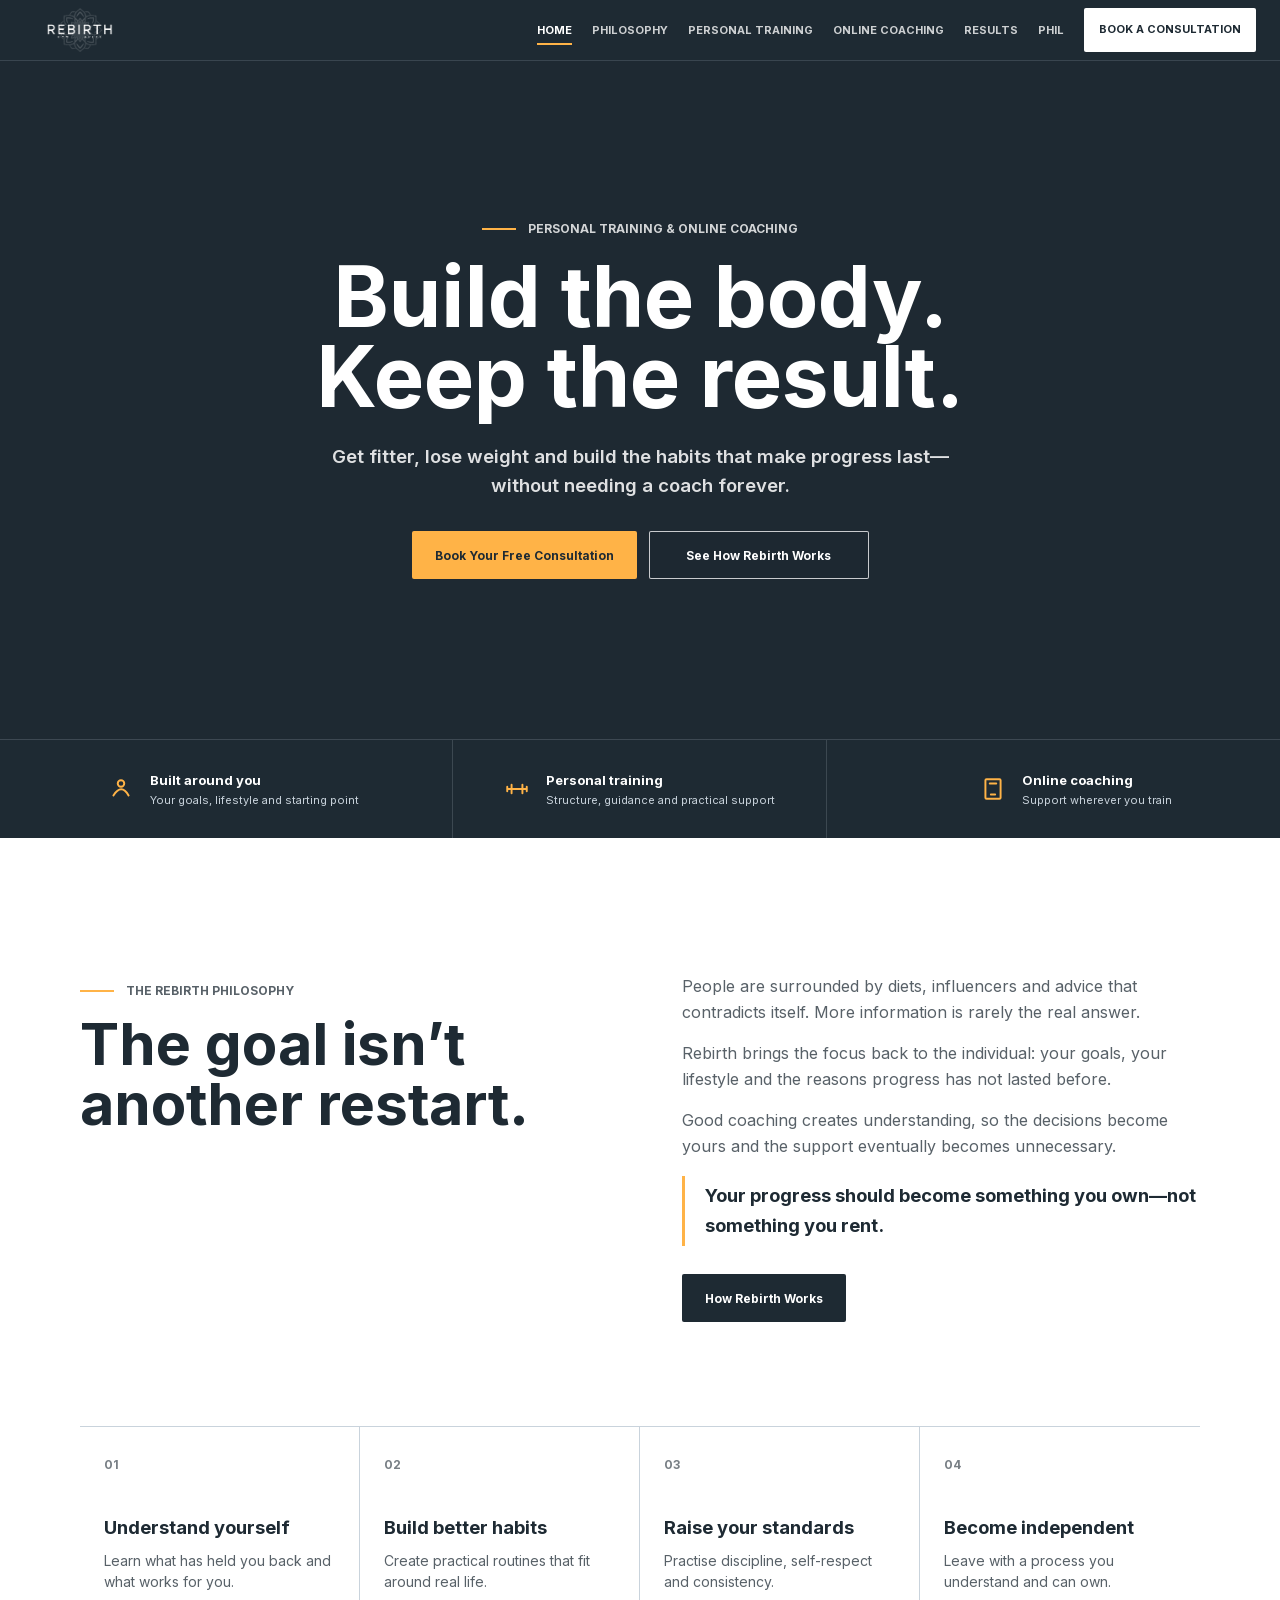
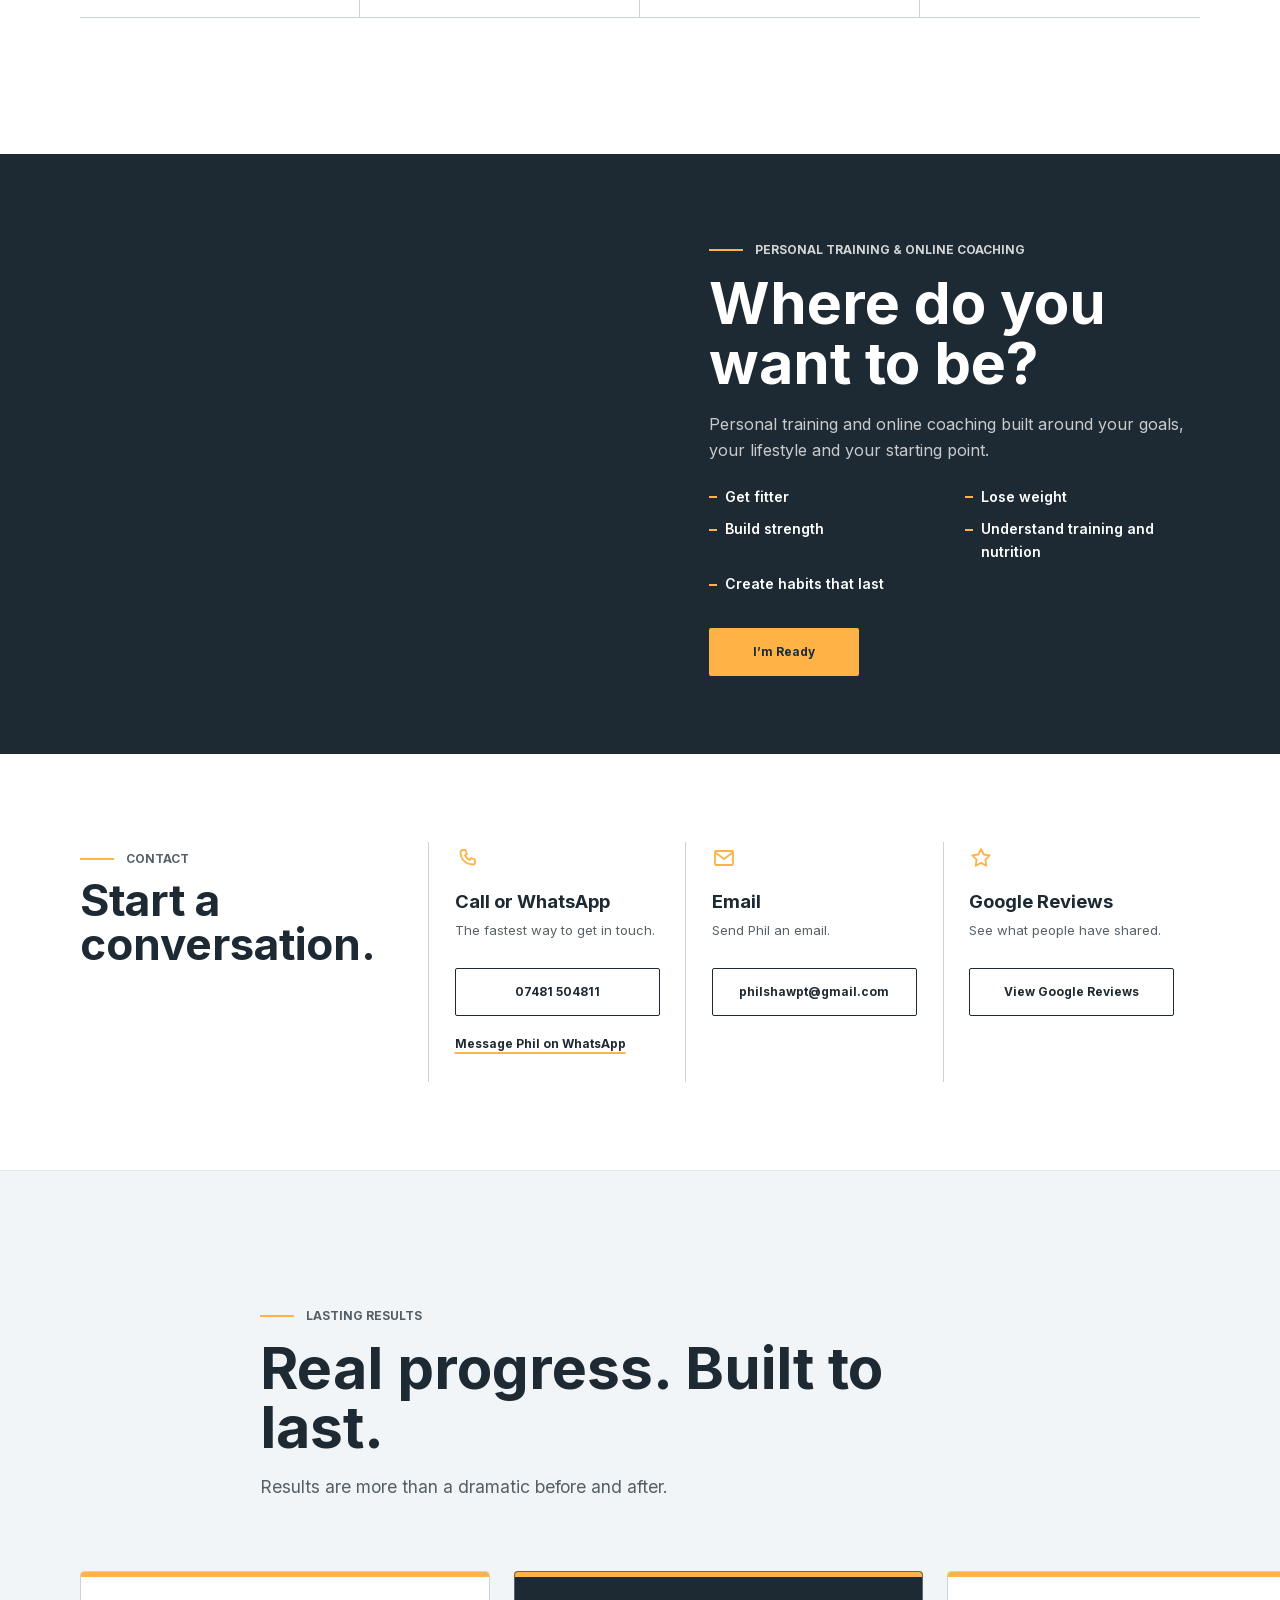
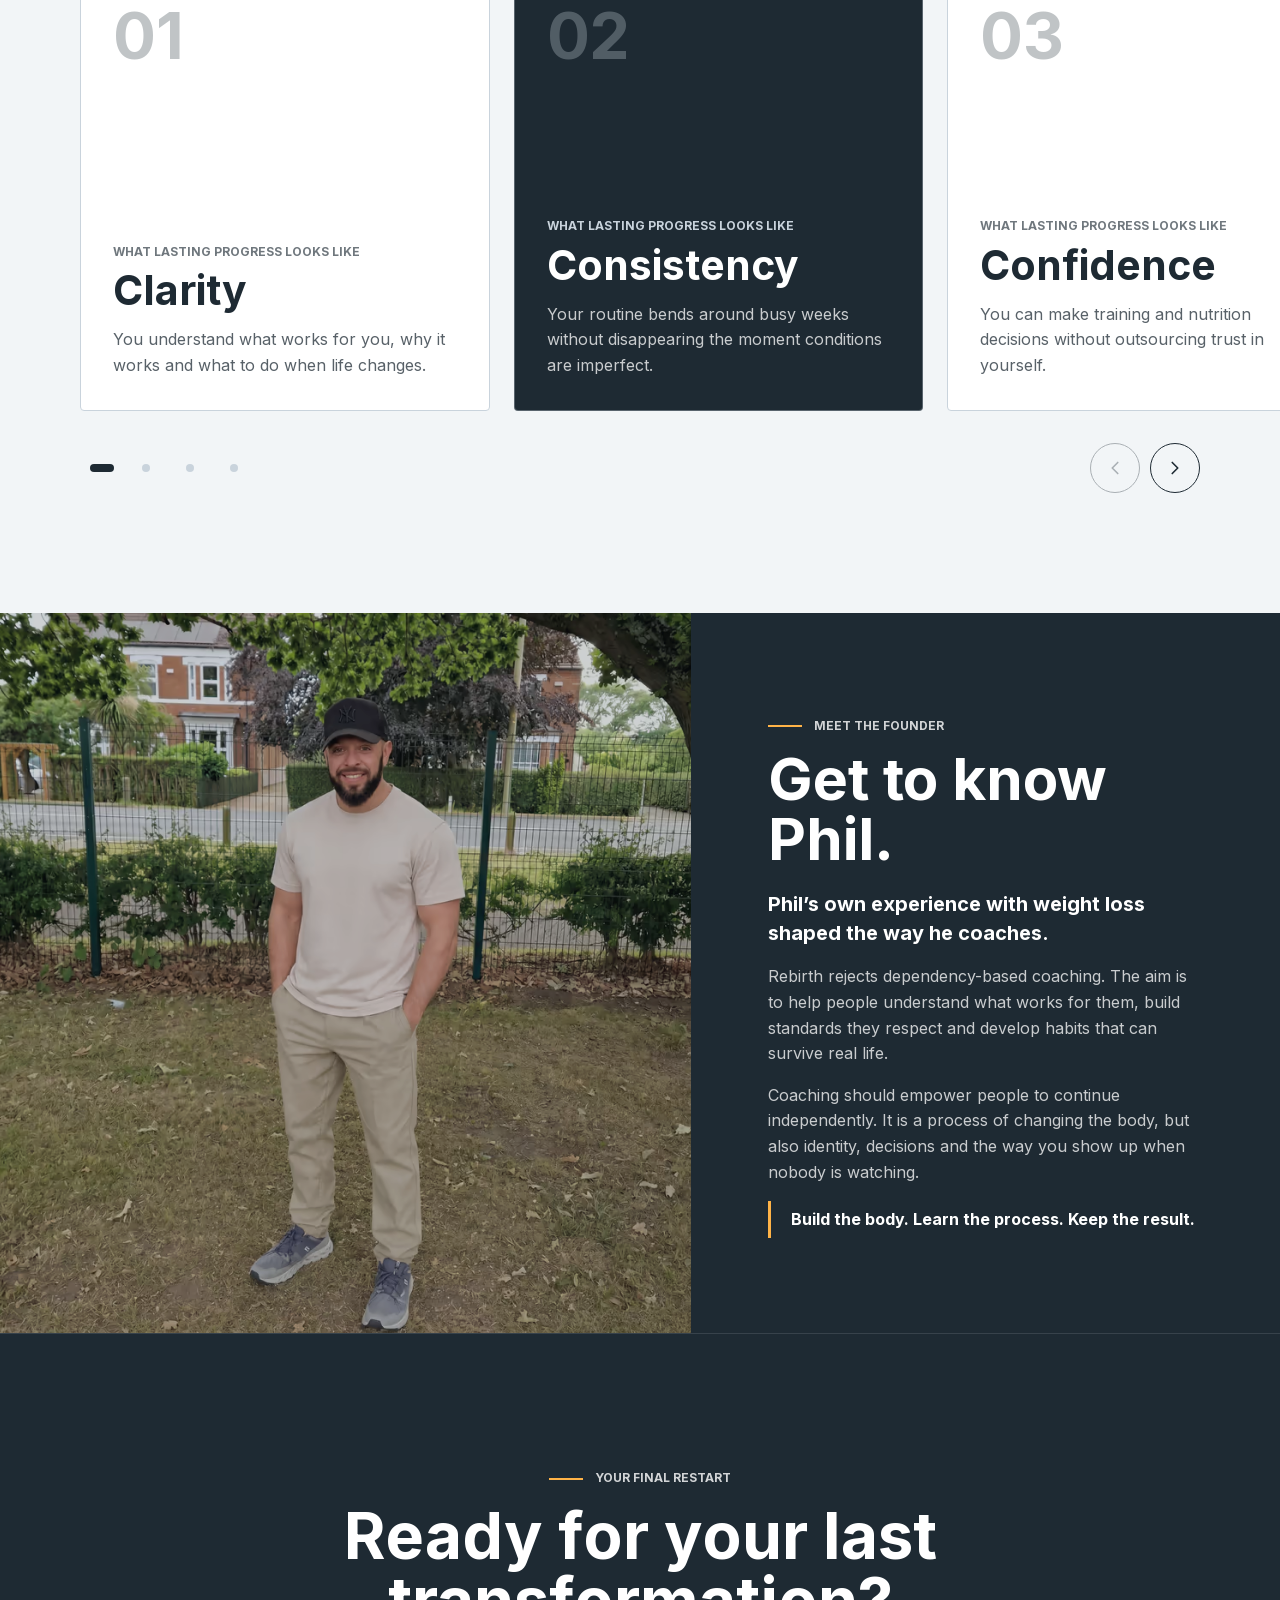
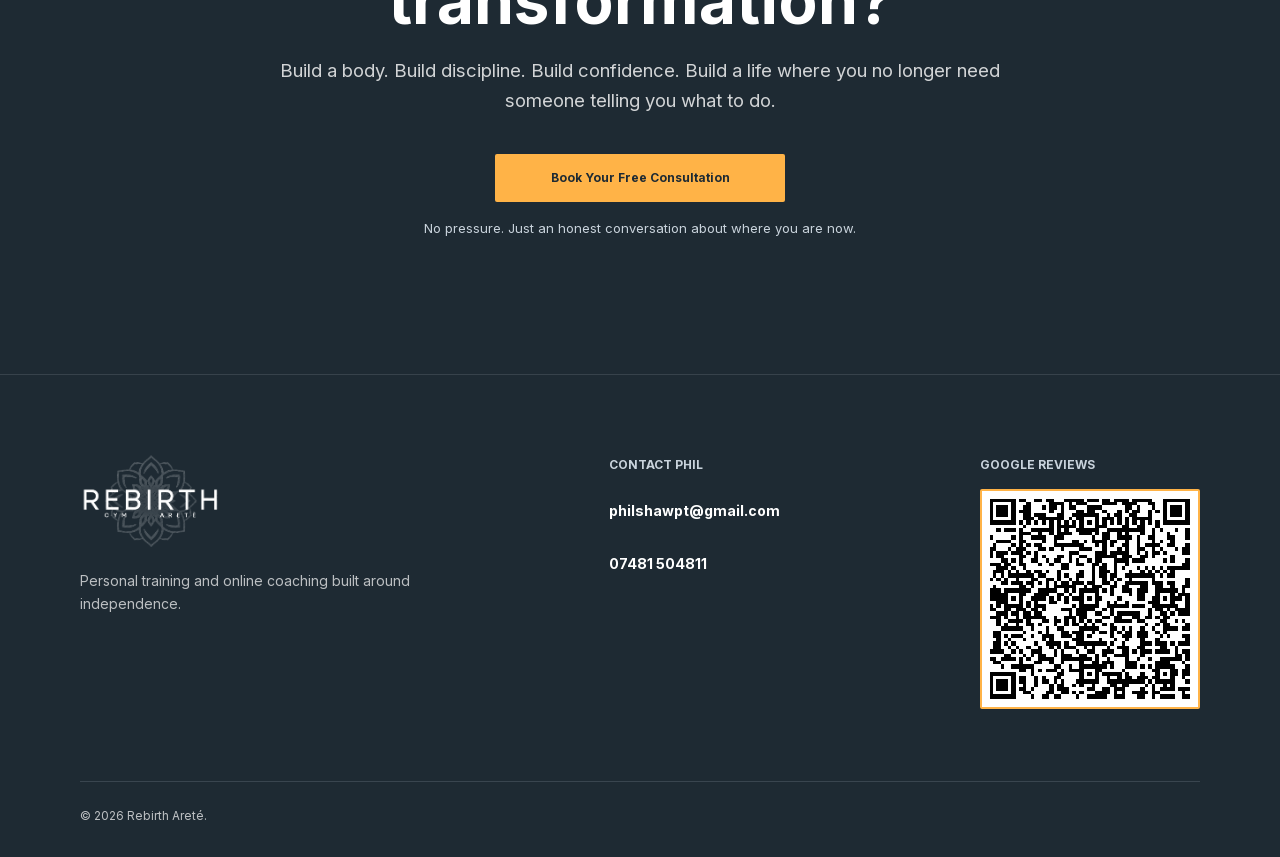
==== commit 9551e66b: "updates" ====
--- a/index.html
+++ b/index.html
@@ -8,7 +8,7 @@
       name="description"
       content="Personal training and online coaching that helps you get fitter, build lasting habits and become confident without depending on a coach forever."
     >
-    <meta name="theme-color" content="#FAF9F7">
+    <meta name="theme-color" content="#1E2A33">
     <link rel="canonical" href="https://www.the-rebirth.co.uk/">
     <link rel="icon" href="assets/favicon.png" sizes="48x48" type="image/png">
     <link
@@ -18,6 +18,22 @@
       type="font/woff2"
       crossorigin
     >
+    <link
+      rel="preload"
+      as="image"
+      href="assets/hero-desktop.avif"
+      type="image/avif"
+      media="(min-width: 621px)"
+      fetchpriority="high"
+    >
+    <link
+      rel="preload"
+      as="image"
+      href="assets/hero-mobile.avif"
+      type="image/avif"
+      media="(max-width: 620px)"
+      fetchpriority="high"
+    >
     <link rel="stylesheet" href="styles.min.css">
     <script>
       document.documentElement.classList.add("js");
@@ -27,7 +43,7 @@
     <a class="skip-link" href="#main">Skip to content</a>
 
     <header class="site-header" aria-label="Site header">
-      <div class="container nav-shell">
+      <div class="nav-shell">
         <a class="brand" href="#top" aria-label="Rebirth Aret&eacute; home">
           <img
             src="assets/rebirth-arete-full-logo.png"
@@ -37,9 +53,12 @@
           >
         </a>
 
-        <nav class="nav-links" aria-label="Primary navigation">
+        <nav class="nav-links nav-links-desktop" aria-label="Primary navigation">
+          <a href="#top">Home</a>
           <a href="#philosophy">Philosophy</a>
-          <a href="#method">How it works</a>
+          <a href="#coaching">Personal Training</a>
+          <a href="#coaching">Online Coaching</a>
+          <a href="#results">Results</a>
           <a href="#founder">Phil</a>
           <a
             class="button button-small"
@@ -49,227 +68,456 @@
             >Book a consultation</a
           >
         </nav>
+
+        <details class="mobile-menu">
+          <summary><span aria-hidden="true"></span>Menu</summary>
+          <nav class="nav-links nav-links-mobile" aria-label="Mobile navigation">
+            <a href="#top">Home</a>
+            <a href="#philosophy">Philosophy</a>
+            <a href="#coaching">Personal Training</a>
+            <a href="#coaching">Online Coaching</a>
+            <a href="#results">Results</a>
+            <a href="#founder">Phil</a>
+            <a
+              class="button button-small"
+              href="https://wa.me/447481504811?text=Hi%20Phil%2C%20I%27d%20like%20to%20book%20a%20free%20consultation."
+              target="_blank"
+              rel="noopener noreferrer"
+              >Book a consultation</a
+            >
+          </nav>
+        </details>
       </div>
     </header>
 
     <main id="main">
       <section class="hero" id="top" aria-labelledby="hero-title">
+        <picture class="hero-media" aria-hidden="true">
+          <source
+            media="(max-width: 620px)"
+            type="image/avif"
+            srcset="assets/hero-mobile.avif"
+          >
+          <source
+            media="(max-width: 620px)"
+            type="image/webp"
+            srcset="assets/hero-mobile.webp"
+          >
+          <source media="(max-width: 620px)" srcset="assets/hero-mobile.jpg">
+          <source type="image/avif" srcset="assets/hero-desktop.avif">
+          <source type="image/webp" srcset="assets/hero-desktop.webp">
+          <img
+            src="assets/hero-desktop.jpg"
+            alt=""
+            width="1920"
+            height="1080"
+            fetchpriority="high"
+            decoding="async"
+          >
+        </picture>
+        <div class="hero-overlay"></div>
+
         <div class="container hero-inner">
           <div class="hero-copy reveal">
-            <p class="eyebrow">Personal training &amp; online coaching</p>
+            <p class="eyebrow">Personal Training &amp; Online Coaching</p>
             <h1 id="hero-title">
-              The goal isn&rsquo;t to coach you forever.
-              <span>It&rsquo;s to build someone who never needs a coach again.</span>
+              Build the body.
+              <span>Keep the result.</span>
             </h1>
-            <div class="hero-intro">
-              <p class="outcome-line">
-                Get fitter. Lose weight. Build strength. Feel better in yourself.
-              </p>
-              <p>
-                The fitness industry teaches dependence. Rebirth teaches
-                independence&mdash;so the progress you make becomes something you
-                own, not something you rent.
-              </p>
-            </div>
-            <div class="button-row" role="group" aria-label="Hero actions">
+            <p class="hero-support">
+              Get fitter, lose weight and build the habits that make progress
+              last&mdash;without needing a coach forever.
+            </p>
+            <div class="hero-actions" role="group" aria-label="Hero actions">
               <a
-                class="button button-primary"
+                class="button button-accent"
                 href="https://wa.me/447481504811?text=Hi%20Phil%2C%20I%27d%20like%20to%20book%20a%20free%20consultation."
                 target="_blank"
                 rel="noopener noreferrer"
                 >Book Your Free Consultation</a
               >
-              <a class="button button-secondary" href="#problem">Learn more</a>
-            </div>
-          </div>
-
-          <div class="hero-foot" aria-hidden="true">
-            <span>Understand yourself</span>
-            <span>Build lasting habits</span>
-            <span>Become independent</span>
-          </div>
-        </div>
-      </section>
-
-      <section class="section problem-section" id="problem" aria-labelledby="problem-title">
-        <div class="container split-layout">
-          <div class="section-heading reveal">
-            <p class="section-number">01</p>
-            <h2 id="problem-title">Most coaching is designed to keep you coming back.</h2>
-          </div>
-
-          <div class="section-copy reveal">
-            <p class="lead">
-              People do not fail because they lack effort. They fail because they
-              are surrounded by noise.
-            </p>
-            <p>
-              A new diet. A new influencer. Another challenge. More conflicting
-              advice. Each restart promises clarity, then leaves you more dependent
-              on someone else to tell you what to do.
-            </p>
-            <ul class="quiet-list" aria-label="Common fitness industry problems">
-              <li>Endless motivation</li>
-              <li>Constant accountability</li>
-              <li>Quick fixes</li>
-              <li>Information overload</li>
-            </ul>
-            <p class="closing-line">Rebirth exists to end that cycle.</p>
+              <a class="button button-ghost" href="#philosophy"
+                >See How Rebirth Works</a
+              >
+            </div>
+          </div>
+        </div>
+      </section>
+
+      <section class="benefits-strip" aria-label="Rebirth coaching benefits">
+        <div class="container benefits-grid">
+          <div class="benefit-item">
+            <svg viewBox="0 0 24 24" aria-hidden="true">
+              <path d="M5 18c2.4-3.8 4.8-5.7 7.2-5.7 2.5 0 4.7 1.9 6.8 5.7"></path>
+              <circle cx="12" cy="7" r="3"></circle>
+            </svg>
+            <div>
+              <p>Built around you</p>
+              <span>Your goals, lifestyle and starting point</span>
+            </div>
+          </div>
+
+          <div class="benefit-item">
+            <svg viewBox="0 0 24 24" aria-hidden="true">
+              <path d="M4 12h16M7 8v8M17 8v8M3 10v4M21 10v4"></path>
+            </svg>
+            <div>
+              <p>Personal training</p>
+              <span>Structure, guidance and practical support</span>
+            </div>
+          </div>
+
+          <div class="benefit-item">
+            <svg viewBox="0 0 24 24" aria-hidden="true">
+              <rect x="5" y="3" width="14" height="18" rx="1"></rect>
+              <path d="M9 7h6M10 17h4"></path>
+            </svg>
+            <div>
+              <p>Online coaching</p>
+              <span>Support wherever you train</span>
+            </div>
           </div>
         </div>
       </section>
 
       <section
-        class="section philosophy-section"
+        class="section intro-section"
         id="philosophy"
         aria-labelledby="philosophy-title"
       >
-        <div class="container philosophy-inner">
-          <div class="section-heading section-heading-wide reveal">
-            <p class="section-number">02 &mdash; The Rebirth philosophy</p>
-            <h2 id="philosophy-title">
-              We don&rsquo;t build better clients.
-              <span>We build better people.</span>
-            </h2>
-          </div>
-
-          <div class="philosophy-copy reveal">
-            <p class="lead">
-              The goal is not only fat loss or muscle. It is self-respect.
+        <div class="container">
+          <div class="intro-layout">
+            <div class="intro-heading reveal">
+              <p class="section-label">The Rebirth Philosophy</p>
+              <h2 id="philosophy-title">The goal isn&rsquo;t another restart.</h2>
+            </div>
+
+            <div class="intro-copy reveal">
+              <p>
+                People are surrounded by diets, influencers and advice that
+                contradicts itself. More information is rarely the real answer.
+              </p>
+              <p>
+                Rebirth brings the focus back to the individual: your goals, your
+                lifestyle and the reasons progress has not lasted before.
+              </p>
+              <p>
+                Good coaching creates understanding, so the decisions become
+                yours and the support eventually becomes unnecessary.
+              </p>
+              <p class="ownership-line">
+                Your progress should become something you own&mdash;not something
+                you rent.
+              </p>
+              <a class="button button-primary" href="#method">How Rebirth Works</a>
+            </div>
+          </div>
+
+          <div class="method-summary" id="method">
+            <article class="method-step reveal">
+              <span>01</span>
+              <h3>Understand yourself</h3>
+              <p>Learn what has held you back and what works for you.</p>
+            </article>
+            <article class="method-step reveal">
+              <span>02</span>
+              <h3>Build better habits</h3>
+              <p>Create practical routines that fit around real life.</p>
+            </article>
+            <article class="method-step reveal">
+              <span>03</span>
+              <h3>Raise your standards</h3>
+              <p>Practise discipline, self-respect and consistency.</p>
+            </article>
+            <article class="method-step reveal">
+              <span>04</span>
+              <h3>Become independent</h3>
+              <p>Leave with a process you understand and can own.</p>
+            </article>
+          </div>
+        </div>
+      </section>
+
+      <section class="service-panel" id="coaching" aria-labelledby="service-title">
+        <picture class="service-media" aria-hidden="true">
+          <source
+            media="(max-width: 820px)"
+            type="image/avif"
+            srcset="assets/service-mobile.avif"
+          >
+          <source
+            media="(max-width: 820px)"
+            type="image/webp"
+            srcset="assets/service-mobile.webp"
+          >
+          <source media="(max-width: 820px)" srcset="assets/service-mobile.jpg">
+          <source type="image/avif" srcset="assets/service-desktop.avif">
+          <source type="image/webp" srcset="assets/service-desktop.webp">
+          <img
+            src="assets/service-desktop.jpg"
+            alt=""
+            width="1920"
+            height="1080"
+            loading="lazy"
+            decoding="async"
+          >
+        </picture>
+        <div class="service-overlay"></div>
+
+        <div class="container service-inner">
+          <div class="service-copy reveal">
+            <p class="eyebrow">Personal Training &amp; Online Coaching</p>
+            <h2 id="service-title">Where do you want to be?</h2>
+            <p>
+              Personal training and online coaching built around your goals,
+              your lifestyle and your starting point.
             </p>
-            <p>
-              It is becoming someone who understands training and nutrition,
-              recognises manipulation and distraction, and can make good decisions
-              without waiting to feel motivated.
-            </p>
-            <p>
-              Someone who trusts themselves. Someone whose standards hold even
-              when nobody is watching.
-            </p>
-          </div>
-
-          <p class="philosophy-statement reveal">
+            <ul class="outcome-list">
+              <li>Get fitter</li>
+              <li>Lose weight</li>
+              <li>Build strength</li>
+              <li>Understand training and nutrition</li>
+              <li>Create habits that last</li>
+            </ul>
+            <a
+              class="button button-accent"
+              href="https://wa.me/447481504811?text=Hi%20Phil%2C%20I%27d%20like%20to%20book%20a%20free%20consultation."
+              target="_blank"
+              rel="noopener noreferrer"
+              >I&rsquo;m Ready</a
+            >
+          </div>
+        </div>
+      </section>
+
+      <section class="contact-band" id="contact" aria-labelledby="contact-title">
+        <div class="container contact-grid">
+          <div class="contact-heading reveal">
+            <p class="section-label">Contact</p>
+            <h2 id="contact-title">Start a conversation.</h2>
+          </div>
+
+          <article class="contact-method reveal">
+            <svg viewBox="0 0 24 24" aria-hidden="true">
+              <path d="M7.5 4h3l1.4 4-2 1.5a14 14 0 0 0 4.6 4.6l1.5-2 4 1.4v3c0 1.1-.9 2-2 2C10.8 18.5 5.5 13.2 5.5 6c0-1.1.9-2 2-2Z"></path>
+            </svg>
+            <h3>Call or WhatsApp</h3>
+            <p>The fastest way to get in touch.</p>
+            <a class="contact-link" href="tel:+447481504811">07481&nbsp;504811</a>
+            <a
+              class="contact-secondary"
+              href="https://wa.me/447481504811?text=Hi%20Phil%2C%20I%27d%20like%20to%20book%20a%20free%20consultation."
+              target="_blank"
+              rel="noopener noreferrer"
+              >Message Phil on WhatsApp</a
+            >
+          </article>
+
+          <article class="contact-method reveal">
+            <svg viewBox="0 0 24 24" aria-hidden="true">
+              <rect x="3" y="5" width="18" height="14" rx="1"></rect>
+              <path d="m4 7 8 6 8-6"></path>
+            </svg>
+            <h3>Email</h3>
+            <p>Send Phil an email.</p>
+            <a class="contact-link" href="mailto:philshawpt@gmail.com"
+              >philshawpt@gmail.com</a
+            >
+          </article>
+
+          <article class="contact-method reveal">
+            <svg viewBox="0 0 24 24" aria-hidden="true">
+              <path d="m12 3 2.7 5.5 6.1.9-4.4 4.3 1 6.1-5.4-2.9-5.4 2.9 1-6.1-4.4-4.3 6.1-.9L12 3Z"></path>
+            </svg>
+            <h3>Google Reviews</h3>
+            <p>See what people have shared.</p>
+            <a
+              class="contact-link"
+              href="https://share.google/rwGom8G0Z2JJcuaQW"
+              target="_blank"
+              rel="noopener noreferrer"
+              >View Google Reviews</a
+            >
+          </article>
+        </div>
+      </section>
+
+      <section
+        class="results-section"
+        id="results"
+        aria-labelledby="results-title"
+      >
+        <div class="container results-heading reveal">
+          <p class="section-label">Lasting Results</p>
+          <h2 id="results-title">Real progress. Built to last.</h2>
+          <p>Results are more than a dramatic before and after.</p>
+        </div>
+
+        <div
+          class="results-gallery"
+          data-results-gallery
+          role="group"
+          aria-roledescription="carousel"
+          aria-label="Lasting progress gallery"
+        >
+          <div
+            class="results-track"
+            data-results-track
+            id="results-track"
+            tabindex="0"
+            aria-label="What lasting progress looks like"
+          >
+            <article
+              class="result-card"
+              data-result-card
+              role="group"
+              aria-roledescription="slide"
+              aria-label="1 of 4: Clarity"
+            >
+              <span>01</span>
+              <div class="result-card-copy">
+                <p class="result-kicker">What lasting progress looks like</p>
+                <h3>Clarity</h3>
+                <p>
+                  You understand what works for you, why it works and what to do
+                  when life changes.
+                </p>
+              </div>
+            </article>
+
+            <article
+              class="result-card"
+              data-result-card
+              role="group"
+              aria-roledescription="slide"
+              aria-label="2 of 4: Consistency"
+            >
+              <span>02</span>
+              <div class="result-card-copy">
+                <p class="result-kicker">What lasting progress looks like</p>
+                <h3>Consistency</h3>
+                <p>
+                  Your routine bends around busy weeks without disappearing the
+                  moment conditions are imperfect.
+                </p>
+              </div>
+            </article>
+
+            <article
+              class="result-card"
+              data-result-card
+              role="group"
+              aria-roledescription="slide"
+              aria-label="3 of 4: Confidence"
+            >
+              <span>03</span>
+              <div class="result-card-copy">
+                <p class="result-kicker">What lasting progress looks like</p>
+                <h3>Confidence</h3>
+                <p>
+                  You can make training and nutrition decisions without
+                  outsourcing trust in yourself.
+                </p>
+              </div>
+            </article>
+
+            <article
+              class="result-card"
+              data-result-card
+              role="group"
+              aria-roledescription="slide"
+              aria-label="4 of 4: Independence"
+            >
+              <span>04</span>
+              <div class="result-card-copy">
+                <p class="result-kicker">What lasting progress looks like</p>
+                <h3>Independence</h3>
+                <p>
+                  The result stays because the knowledge, habits and standards
+                  now belong to you.
+                </p>
+              </div>
+            </article>
+          </div>
+
+          <div class="container gallery-controls">
+            <div class="gallery-dots" role="group" aria-label="Choose a result">
+              <button type="button" data-gallery-dot="0" aria-label="Show result 1: Clarity"></button>
+              <button type="button" data-gallery-dot="1" aria-label="Show result 2: Consistency"></button>
+              <button type="button" data-gallery-dot="2" aria-label="Show result 3: Confidence"></button>
+              <button type="button" data-gallery-dot="3" aria-label="Show result 4: Independence"></button>
+            </div>
+            <div class="gallery-buttons">
+              <button
+                class="gallery-button"
+                type="button"
+                data-gallery-prev
+                aria-label="Show previous result"
+                aria-controls="results-track"
+              >
+                <svg viewBox="0 0 24 24" aria-hidden="true">
+                  <path d="m15 18-6-6 6-6"></path>
+                </svg>
+              </button>
+              <button
+                class="gallery-button"
+                type="button"
+                data-gallery-next
+                aria-label="Show next result"
+                aria-controls="results-track"
+              >
+                <svg viewBox="0 0 24 24" aria-hidden="true">
+                  <path d="m9 18 6-6-6-6"></path>
+                </svg>
+              </button>
+            </div>
+          </div>
+        </div>
+      </section>
+
+      <section class="founder-section" id="founder" aria-labelledby="founder-title">
+        <figure class="founder-media reveal">
+          <picture>
+            <source
+              type="image/avif"
+              srcset="assets/phil-560.avif 560w, assets/phil-840.avif 840w"
+              sizes="(min-width: 900px) 54vw, 100vw"
+            >
+            <source
+              type="image/webp"
+              srcset="assets/phil-560.webp 560w, assets/phil-840.webp 840w"
+              sizes="(min-width: 900px) 54vw, 100vw"
+            >
+            <img
+              src="assets/phil-840.jpg"
+              alt="Phil, founder of Rebirth Aret&eacute;"
+              width="840"
+              height="840"
+              loading="lazy"
+              decoding="async"
+            >
+          </picture>
+        </figure>
+
+        <div class="founder-copy reveal">
+          <p class="eyebrow">Meet the Founder</p>
+          <h2 id="founder-title">Get to know Phil.</h2>
+          <p class="founder-lead">
+            Phil&rsquo;s own experience with weight loss shaped the way he coaches.
+          </p>
+          <p>
+            Rebirth rejects dependency-based coaching. The aim is to help people
+            understand what works for them, build standards they respect and
+            develop habits that can survive real life.
+          </p>
+          <p>
+            Coaching should empower people to continue independently. It is a
+            process of changing the body, but also identity, decisions and the way
+            you show up when nobody is watching.
+          </p>
+          <p class="founder-principle">
             Build the body. Learn the process. Keep the result.
           </p>
-        </div>
-      </section>
-
-      <section class="section method-section" id="method" aria-labelledby="method-title">
-        <div class="container">
-          <div class="section-heading section-heading-wide reveal">
-            <p class="section-number">03 &mdash; How Rebirth works</p>
-            <h2 id="method-title">A clear path from support to self-reliance.</h2>
-          </div>
-
-          <div class="method-grid">
-            <article class="method-card reveal">
-              <p class="card-number">01</p>
-              <h3>Understand Yourself</h3>
-              <p>Learn why you have struggled and what keeps pulling you back.</p>
-            </article>
-
-            <article class="method-card reveal">
-              <p class="card-number">02</p>
-              <h3>Build Better Habits</h3>
-              <p>Create simple routines that become easier to repeat.</p>
-            </article>
-
-            <article class="method-card reveal">
-              <p class="card-number">03</p>
-              <h3>Develop Character</h3>
-              <p>Practise discipline, self-respect and consistency in real life.</p>
-            </article>
-
-            <article class="method-card reveal">
-              <p class="card-number">04</p>
-              <h3>Become Independent</h3>
-              <p>Graduate from coaching with a system you understand and own.</p>
-            </article>
-          </div>
-        </div>
-      </section>
-
-      <section class="section results-section" id="results" aria-labelledby="results-title">
-        <div class="container results-layout">
-          <div class="section-heading reveal">
-            <p class="section-number">04 &mdash; Lasting results</p>
-            <h2 id="results-title">Progress that stays when coaching stops.</h2>
-          </div>
-
-          <div class="results-copy reveal">
-            <p class="lead">
-              A changed body matters. So does knowing how to keep it.
-            </p>
-            <p>
-              Rebirth measures success by more than a dramatic before and after.
-              The real result is confidence, understanding and habits that survive
-              busy weeks, difficult days and life without a coach beside you.
-            </p>
-          </div>
-
-          <div
-            class="result-notes"
-            role="group"
-            aria-label="What lasting progress looks like"
-          >
-            <article class="result-note reveal">
-              <h3>Clarity</h3>
-              <p>You know what works for you and why.</p>
-            </article>
-            <article class="result-note reveal">
-              <h3>Consistency</h3>
-              <p>Your routine bends around real life without breaking.</p>
-            </article>
-            <article class="result-note reveal">
-              <h3>Confidence</h3>
-              <p>You make decisions without outsourcing trust in yourself.</p>
-            </article>
-          </div>
-        </div>
-      </section>
-
-      <section class="section founder-section" id="founder" aria-labelledby="founder-title">
-        <div class="container founder-layout">
-          <figure class="founder-portrait reveal">
-            <picture>
-              <source
-                type="image/avif"
-                srcset="assets/phil-560.avif 560w, assets/phil-840.avif 840w"
-                sizes="(min-width: 900px) 42vw, calc(100vw - 40px)"
-              >
-              <source
-                type="image/webp"
-                srcset="assets/phil-560.webp 560w, assets/phil-840.webp 840w"
-                sizes="(min-width: 900px) 42vw, calc(100vw - 40px)"
-              >
-              <img
-                src="assets/phil-840.jpg"
-                alt="Phil, founder of Rebirth Aret&eacute;"
-                width="840"
-                height="840"
-                loading="lazy"
-                decoding="async"
-              >
-            </picture>
-          </figure>
-
-          <div class="founder-copy reveal">
-            <p class="section-number">05 &mdash; Meet the founder</p>
-            <h2 id="founder-title">Phil built Rebirth to make coaching finite.</h2>
-            <p class="lead">
-              His own experience with weight loss shaped the way he coaches.
-            </p>
-            <p>
-              Another rigid plan is rarely the answer when the habits, decisions
-              and self-talk beneath it stay the same. Phil created Rebirth around a
-              simpler belief: coaching should empower people, not create lifetime
-              customers.
-            </p>
-            <p>
-              The work is to understand what works, practise it until it holds and
-              leave with standards you can carry on your own.
-            </p>
-          </div>
         </div>
       </section>
 
@@ -278,49 +526,68 @@
         id="consultation"
         aria-labelledby="consultation-title"
       >
-        <div class="container consultation-shell">
-          <div class="consultation-copy reveal">
-            <p class="eyebrow">Your final restart</p>
-            <h2 id="consultation-title">Ready for your last transformation?</h2>
-            <p>
-              Build a body. Build discipline. Build confidence. Build a life where
-              you no longer need someone telling you what to do.
-            </p>
-          </div>
-
-          <div class="consultation-action reveal">
-            <a
-              class="button button-light"
-              href="https://wa.me/447481504811?text=Hi%20Phil%2C%20I%27d%20like%20to%20book%20a%20free%20consultation."
-              target="_blank"
-              rel="noopener noreferrer"
-              >Book Your Free Consultation</a
-            >
-            <p>No pressure. Just an honest conversation about where you are now.</p>
-          </div>
+        <div class="container consultation-shell reveal">
+          <p class="eyebrow">Your Final Restart</p>
+          <h2 id="consultation-title">Ready for your last transformation?</h2>
+          <p class="consultation-copy">
+            Build a body. Build discipline. Build confidence. Build a life where
+            you no longer need someone telling you what to do.
+          </p>
+          <a
+            class="button button-accent"
+            href="https://wa.me/447481504811?text=Hi%20Phil%2C%20I%27d%20like%20to%20book%20a%20free%20consultation."
+            target="_blank"
+            rel="noopener noreferrer"
+            >Book Your Free Consultation</a
+          >
+          <p class="consultation-note">
+            No pressure. Just an honest conversation about where you are now.
+          </p>
         </div>
       </section>
     </main>
 
     <footer class="site-footer">
       <div class="container footer-shell">
-        <a class="footer-brand" href="#top" aria-label="Rebirth Aret&eacute; home">
-          <img
-            src="assets/rebirth-arete-full-logo.png"
-            alt="Rebirth Aret&eacute;"
-            width="1285"
-            height="825"
-            loading="lazy"
-          >
-        </a>
-        <p>Personal training and online coaching built around independence.</p>
-        <a
-          class="footer-link"
-          href="https://share.google/rwGom8G0Z2JJcuaQW"
-          target="_blank"
-          rel="noopener noreferrer"
-          >Google reviews</a
-        >
+        <div class="footer-intro">
+          <a class="footer-brand" href="#top" aria-label="Rebirth Aret&eacute; home">
+            <img
+              src="assets/rebirth-arete-full-logo.png"
+              alt="Rebirth Aret&eacute;"
+              width="1285"
+              height="825"
+              loading="lazy"
+            >
+          </a>
+          <p>Personal training and online coaching built around independence.</p>
+        </div>
+
+        <div class="footer-contact">
+          <p>Contact Phil</p>
+          <a href="mailto:philshawpt@gmail.com">philshawpt@gmail.com</a>
+          <a href="tel:+447481504811">07481&nbsp;504811</a>
+        </div>
+
+        <div class="footer-review">
+          <p>Google Reviews</p>
+          <a
+            class="review-qr"
+            href="https://share.google/rwGom8G0Z2JJcuaQW"
+            target="_blank"
+            rel="noopener noreferrer"
+            aria-label="Scan or open Google Review page"
+          >
+            <img
+              src="assets/google-review-qr.png"
+              alt="Scan to leave a Google Review"
+              width="200"
+              height="200"
+              loading="lazy"
+              decoding="async"
+            >
+          </a>
+        </div>
+
         <p class="copyright">
           &copy; <span id="copyright-year">2026</span> Rebirth Aret&eacute;.
         </p>
--- a/styles.min.css
+++ b/styles.min.css
@@ -1 +1 @@
-@font-face{font-family:Inter;font-style:normal;font-weight:400 700;font-display:swap;src:url(assets/fonts/inter-latin.woff2)format("woff2");unicode-range:U+??,U+131,U+152-153,U+2BB-2BC,U+2C6,U+2DA,U+2DC,U+304,U+308,U+329,U+2000-206F,U+20AC,U+2122,U+2191,U+2193,U+2212,U+2215,U+FEFF,U+FFFD}:root{--background:#faf9f7;--surface:#fff;--surface-soft:#f3f1ed;--text:#1f1f1f;--secondary-text:#666;--accent:#6e8fa3;--accent-ink:#506f82;--accent-light:#a8bbc6;--line:#e2dfda;--line-dark:#ffffff29;--white:#fff;--header-height:88px;--container:1240px;--section-space:clamp(6.5rem, 10vw, 10rem)}*{box-sizing:border-box}html{scroll-behavior:smooth}body{background:var(--background);color:var(--text);text-rendering:optimizelegibility;margin:0;font-family:Inter,Arial,sans-serif;font-size:17px;line-height:1.65}img{max-width:100%;display:block}a{color:inherit;text-decoration:none}h1,h2,h3,p,figure,ul{margin:0}button{font:inherit}:focus-visible{outline:3px solid var(--accent);outline-offset:4px}.skip-link{z-index:100;background:var(--text);color:var(--white);border-radius:4px;padding:10px 14px;transition:transform .16s;position:fixed;top:12px;left:12px;transform:translateY(-180%)}.skip-link:focus{transform:translateY(0)}.container{width:min(calc(100% - 64px), var(--container));margin-inline:auto}.site-header{z-index:40;border-bottom:1px solid #0000;transition:background-color .22s,border-color .22s,box-shadow .22s;position:fixed;inset:0 0 auto}.site-header.is-scrolled{backdrop-filter:blur(18px);background:#faf9f7eb;border-bottom-color:#1f1f1f14;box-shadow:0 10px 40px #1f1f1f0a}.nav-shell{min-height:var(--header-height);justify-content:space-between;align-items:center;gap:32px;display:flex}.brand{flex:none;align-items:center;display:inline-flex}.brand img{object-fit:contain;width:auto;height:58px}.nav-links{color:var(--secondary-text);align-items:center;gap:30px;font-size:14px;font-weight:600;display:flex}.nav-links>a:not(.button){padding-block:8px;transition:color .18s;position:relative}.nav-links>a:not(.button):after{content:"";background:var(--accent);transform-origin:0;height:1px;transition:transform .18s;position:absolute;bottom:3px;left:0;right:0;transform:scaleX(0)}.nav-links>a:not(.button):hover,.nav-links>a:not(.button).is-active{color:var(--text)}.nav-links>a:not(.button):hover:after,.nav-links>a:not(.button).is-active:after{transform:scaleX(1)}.button{letter-spacing:-.01em;text-align:center;border:1px solid #0000;border-radius:4px;justify-content:center;align-items:center;min-height:54px;padding:15px 24px;font-size:14px;font-weight:650;line-height:1.2;transition:background-color .18s,border-color .18s,color .18s,transform .18s;display:inline-flex}.button:hover{transform:translateY(-2px)}.button-small{background:var(--text);min-height:44px;color:var(--white);padding:11px 18px}.button-small:hover,.button-primary:hover{background:var(--accent);color:var(--text)}.button-primary{background:var(--text);color:var(--white)}.button-secondary{border-color:var(--text);color:var(--text);background:0 0}.button-secondary:hover{border-color:var(--accent);background:var(--accent);color:var(--text)}.button-light{background:var(--white);color:var(--text)}.button-light:hover{background:var(--accent-light)}.hero{border-bottom:1px solid var(--line);background:radial-gradient(circle at 91% 19%, #6e8fa31f, transparent 31rem), var(--background);align-items:stretch;min-height:100svh;display:flex;overflow:hidden}.hero-inner{min-height:100svh;padding-top:calc(var(--header-height) + 4.5rem);flex-direction:column;justify-content:center;padding-bottom:3rem;display:flex}.hero-copy{width:100%;max-width:1180px}.eyebrow,.section-number,.card-number{color:var(--accent-ink);letter-spacing:.12em;text-transform:uppercase;font-size:12px;font-weight:700;line-height:1.3}.eyebrow{margin-bottom:2rem}h1,h2,h3{letter-spacing:-.055em;font-weight:650}h1{max-width:1160px;font-size:clamp(3.4rem,7.25vw,7rem);line-height:.96}h1 span{color:var(--accent);display:block}h2{font-size:clamp(2.75rem,5vw,5rem);line-height:1}h3{font-size:21px;line-height:1.2}.hero-intro{max-width:900px;color:var(--secondary-text);grid-template-columns:minmax(250px,.72fr) minmax(320px,1fr);gap:48px;margin-top:3rem;font-size:16px;display:grid}.outcome-line{color:var(--text);font-weight:650}.button-row{flex-wrap:wrap;gap:12px;margin-top:2.25rem;display:flex}.hero-foot{border-top:1px solid var(--line);color:var(--secondary-text);letter-spacing:.04em;grid-template-columns:repeat(3,1fr);gap:24px;margin-top:auto;padding-top:1.25rem;font-size:12px;font-weight:600;display:grid}.hero-foot span:not(:first-child){border-left:1px solid var(--line);padding-left:24px}.section{padding-block:var(--section-space);scroll-margin-top:var(--header-height)}.section-heading h2{max-width:770px;margin-top:1.5rem}.section-heading-wide,.section-heading-wide h2{max-width:1020px}.section-copy,.results-copy,.founder-copy,.philosophy-copy{color:var(--secondary-text)}.section-copy>*+*,.results-copy>*+*,.founder-copy>*+*,.philosophy-copy>*+*{margin-top:1.35rem}.lead{color:var(--text);letter-spacing:-.025em;font-size:clamp(1.25rem,2vw,1.55rem);font-weight:520;line-height:1.4}.split-layout{grid-template-columns:minmax(0,1.16fr) minmax(360px,.72fr);align-items:start;gap:clamp(4rem,9vw,9rem);display:grid}.quiet-list{border-top:1px solid var(--line);color:var(--text);grid-template-columns:repeat(2,minmax(0,1fr));list-style:none;display:grid}.quiet-list li{border-bottom:1px solid var(--line);padding:14px 0;font-size:14px;font-weight:600}.quiet-list li:nth-child(2n){padding-left:20px}.closing-line{color:var(--text);font-weight:650}.philosophy-section{background:var(--surface-soft)}.philosophy-inner{grid-template-columns:minmax(0,1fr) minmax(330px,.42fr);align-items:end;gap:5rem 7rem;display:grid}.philosophy-section h2 span{color:var(--accent);display:block}.philosophy-statement{letter-spacing:-.035em;border-top:1px solid #1f1f1f29;grid-column:1/-1;padding-top:2.25rem;font-size:clamp(1.4rem,2.3vw,2rem);font-weight:600}.method-section{background:var(--surface)}.method-grid{border-top:1px solid var(--line);border-bottom:1px solid var(--line);grid-template-columns:repeat(4,minmax(0,1fr));margin-top:clamp(3.5rem,6vw,6rem);display:grid}.method-card{flex-direction:column;min-height:300px;padding:2rem 2rem 2.25rem;display:flex}.method-card+.method-card{border-left:1px solid var(--line)}.method-card h3{margin-top:auto}.method-card>p:last-child{color:var(--secondary-text);margin-top:.85rem;font-size:15px}.results-section{background:var(--background)}.results-layout{grid-template-columns:minmax(0,1fr) minmax(330px,.55fr);gap:4rem 8rem;display:grid}.result-notes{border-top:1px solid var(--line);grid-column:1/-1;grid-template-columns:repeat(3,minmax(0,1fr));margin-top:2rem;display:grid}.result-note{padding:2rem 2rem 0 0}.result-note+.result-note{border-left:1px solid var(--line);padding-left:2rem}.result-note h3{color:var(--accent-ink)}.result-note p{max-width:270px;color:var(--secondary-text);margin-top:.8rem;font-size:15px}.founder-section{border-top:1px solid var(--line);background:var(--surface)}.founder-layout{grid-template-columns:minmax(360px,.9fr) minmax(0,1fr);align-items:center;gap:clamp(4rem,9vw,9rem);display:grid}.founder-portrait{background:var(--surface-soft);position:relative;overflow:hidden}.founder-portrait:after{content:"";pointer-events:none;border:1px solid #1f1f1f14;position:absolute;inset:0}.founder-portrait picture,.founder-portrait img{width:100%}.founder-portrait img{aspect-ratio:1;object-fit:cover;filter:saturate(.75)contrast(1.03)}.founder-copy h2{color:var(--text);margin-top:1.5rem}.founder-copy .lead{margin-top:2.5rem}.consultation-section{background:var(--text);color:var(--white)}.consultation-shell{max-width:980px}.consultation-copy{text-align:center;max-width:840px;margin-inline:auto}.consultation-copy .eyebrow{color:var(--accent-light)}.consultation-copy h2{max-width:900px}.consultation-copy>p:last-child{color:#ffffffb8;max-width:670px;margin:2rem auto 0;font-size:18px}.consultation-action{justify-items:center;gap:1rem;margin-top:clamp(2.5rem,5vw,4rem);display:grid}.consultation-action .button{min-width:280px}.consultation-action p{color:#ffffff94;text-align:center;font-size:12px}.site-footer{background:var(--text);color:#ffffffa6;border-top:1px solid #ffffff1a}.footer-shell{grid-template-columns:auto 1fr auto auto;align-items:center;gap:28px;min-height:150px;padding-block:2rem;font-size:13px;display:grid}.footer-brand img{filter:brightness(0)invert();width:auto;height:48px}.footer-link{color:var(--white);font-weight:600}.footer-link:hover{color:var(--accent-light)}.copyright{white-space:nowrap}.js .reveal{opacity:0;transition:opacity .72s cubic-bezier(.22,1,.36,1),transform .72s cubic-bezier(.22,1,.36,1);transform:translateY(24px)}.js .reveal.is-visible{opacity:1;transform:translateY(0)}@media (width>=821px) and (height<=820px){.hero-inner{padding-top:calc(var(--header-height) + 2rem);padding-bottom:1.75rem}h1{font-size:clamp(3.2rem,6vw,5.25rem)}.eyebrow{margin-bottom:1.25rem}.hero-intro{margin-top:2rem}.button-row{margin-top:1.5rem}}@media (width<=1040px){.nav-links{gap:18px}.split-layout,.founder-layout{gap:5rem}.philosophy-inner,.results-layout{gap:4rem}.method-grid{grid-template-columns:repeat(2,minmax(0,1fr))}.method-card:nth-child(3){border-left:0;border-top:1px solid var(--line)}.method-card:nth-child(4){border-top:1px solid var(--line)}}@media (width<=820px){:root{--header-height:76px}.container{width:min(calc(100% - 40px), var(--container))}.brand img{height:48px}.nav-links>a:not(.button){display:none}.hero-inner{padding-top:calc(var(--header-height) + 4rem)}h1{font-size:clamp(3rem,10vw,5.25rem)}.hero-intro,.split-layout,.philosophy-inner,.results-layout,.founder-layout{grid-template-columns:1fr}.hero-intro{gap:1rem;margin-top:2.25rem}.split-layout,.philosophy-inner,.results-layout,.founder-layout{gap:3.5rem}.philosophy-statement,.result-notes{grid-column:auto}.founder-portrait{max-width:620px}.footer-shell{grid-template-columns:auto 1fr auto}.footer-shell>p:not(.copyright){display:none}}@media (width<=620px){body{font-size:16px}.container{width:min(calc(100% - 32px), var(--container))}.site-header.is-scrolled{backdrop-filter:blur(12px)}.brand img{height:42px}.button-small{min-height:42px;padding:10px 13px;font-size:12px}.hero{min-height:760px}.hero-inner{min-height:760px;padding-top:calc(var(--header-height) + 3rem);padding-bottom:1.75rem}h1{font-size:clamp(2.7rem,13.2vw,4.5rem)}h2{font-size:clamp(2.45rem,11vw,3.8rem)}.eyebrow{margin-bottom:1.4rem}.hero-intro{font-size:15px}.button-row{display:grid}.button-row .button{width:100%}.hero-foot{grid-template-columns:1fr;gap:7px;padding-top:1rem}.hero-foot span:not(:first-child){border-left:0;padding-left:0}.quiet-list,.method-grid,.result-notes{grid-template-columns:1fr}.quiet-list li:nth-child(2n){padding-left:0}.method-card{min-height:230px;padding:1.5rem 0}.method-card+.method-card,.method-card:nth-child(3){border-top:1px solid var(--line);border-left:0}.result-note{padding:1.5rem 0}.result-note+.result-note{border-top:1px solid var(--line);border-left:0;padding-left:0}.founder-layout{flex-direction:column-reverse;display:flex}.consultation-copy>p:last-child{font-size:16px}.consultation-form{margin-inline:-8px}.footer-shell{grid-template-columns:1fr auto;gap:20px}.footer-brand img{height:42px}.footer-link{display:none}}@media (prefers-reduced-motion:reduce){html{scroll-behavior:auto}*,:before,:after{transition-duration:.01ms!important;animation-duration:.01ms!important;animation-iteration-count:1!important}.button:hover,.js .reveal{transform:none}}+@font-face{font-family:Inter;font-style:normal;font-weight:400 700;font-display:swap;src:url(assets/fonts/inter-latin.woff2)format("woff2");unicode-range:U+??,U+131,U+152-153,U+2BB-2BC,U+2C6,U+2DA,U+2DC,U+304,U+308,U+329,U+2000-206F,U+20AC,U+2122,U+2191,U+2193,U+2212,U+2215,U+FEFF,U+FFFD}:root{--navy:#1e2a33;--orange:#ffb347;--white:#fff;--soft:#f2f5f7;--blue-grey:#c9d3dc;--text:var(--navy);--secondary-text:#1e2a33bd;--muted-dark:#ffffffc2;--line:var(--blue-grey);--line-soft:#c9d3dc8f;--header-height:60px;--container:1120px;--section-space:8.5rem}*{box-sizing:border-box}html{scroll-behavior:smooth}body{background:var(--white);color:var(--text);text-rendering:optimizelegibility;margin:0;font-family:Inter,Arial,sans-serif;font-size:16px;line-height:1.6;overflow-x:clip}img,svg{display:block}img{max-width:100%}a{color:inherit;text-decoration:none}h1,h2,h3,p,figure,ul{margin:0}button,summary{color:inherit;font:inherit}button{cursor:pointer}:focus-visible{outline:3px solid var(--orange);outline-offset:4px}.button-accent:focus-visible,.review-qr:focus-visible{outline-color:var(--white)}.container{width:min(calc(100% - 64px), var(--container));margin-inline:auto}.skip-link{z-index:100;background:var(--orange);min-height:44px;color:var(--navy);border-radius:2px;align-items:center;padding:10px 14px;font-weight:700;transition:transform .16s;display:inline-flex;position:fixed;top:10px;left:10px;transform:translateY(-180%)}.skip-link:focus{transform:translateY(0)}.site-header{z-index:50;min-height:var(--header-height);background:var(--navy);color:var(--white);border-bottom:1px solid #c9d3dc29;position:sticky;top:0}.nav-shell{width:min(100% - 48px,1260px);min-height:var(--header-height);justify-content:space-between;align-items:center;gap:28px;margin-inline:auto;display:flex}.brand,.footer-brand{flex:none;align-items:center;display:inline-flex}.brand{min-height:44px}.brand img{object-fit:contain;filter:brightness(0)invert();width:112px;height:44px}.nav-links{letter-spacing:0;text-transform:uppercase;align-items:center;gap:20px;font-size:11px;font-weight:700;line-height:1;display:flex}.nav-links>a:not(.button){color:#ffffffc7;white-space:nowrap;align-items:center;min-height:44px;transition:color .18s;display:inline-flex;position:relative}.nav-links>a:not(.button):after{content:"";background:var(--orange);transform-origin:0;height:2px;transition:transform .18s;position:absolute;bottom:7px;left:0;right:0;transform:scaleX(0)}.nav-links>a:not(.button):hover,.nav-links>a:not(.button).is-active{color:var(--white)}.nav-links>a:not(.button):hover:after,.nav-links>a:not(.button).is-active:after{transform:scaleX(1)}.mobile-menu{display:none}.button{letter-spacing:0;text-align:center;border:1px solid #0000;border-radius:2px;justify-content:center;align-items:center;min-height:48px;padding:13px 22px;font-size:12px;font-weight:700;line-height:1.25;transition:background-color .18s,border-color .18s,color .18s,transform .18s;display:inline-flex}.button:hover{transform:translateY(-2px)}.button-small{background:var(--white);min-height:44px;color:var(--navy);white-space:nowrap;padding:10px 14px;font-size:11px}.button-small:hover,.button-primary:hover{background:var(--orange);color:var(--navy)}.button-primary{background:var(--navy);color:var(--white)}.button-accent{background:var(--orange);color:var(--navy)}.button-accent:hover{background:var(--white);color:var(--navy)}.button-ghost{color:var(--white);background:#1e2a3329;border-color:#ffffffc2}.button-ghost:hover{border-color:var(--orange);background:var(--orange);color:var(--navy)}.section,.service-panel,.contact-band,.results-section,.founder-section{scroll-margin-top:calc(var(--header-height) + 12px)}.section{padding-block:var(--section-space)}.section-label,.eyebrow,.result-kicker{letter-spacing:0;text-transform:uppercase;font-size:12px;font-weight:700;line-height:1.35}.section-label,.eyebrow{align-items:center;gap:12px;display:inline-flex}.section-label:before,.eyebrow:before{content:"";background:var(--orange);flex:none;width:34px;height:2px}.section-label{color:#1e2a33bd}.eyebrow{color:#fffc}h1,h2,h3{letter-spacing:0;font-weight:700}h1{font-size:5.25rem;line-height:.96}h2{font-size:3.65rem;line-height:1.02}h3{font-size:1.15rem;line-height:1.25}.hero{min-height:max(620px, calc(82svh - var(--header-height)));isolation:isolate;background:var(--navy);color:var(--white);place-items:center;display:grid;position:relative;overflow:hidden}.hero-media,.hero-media img,.hero-overlay{position:absolute;inset:0}.hero-media{z-index:-2}.hero-media img{object-fit:cover;object-position:center 48%;filter:saturate(.82)contrast(1.04);width:100%;height:100%}.hero-overlay{z-index:-1;background:#1e2a33b3}.hero-inner{min-height:inherit;place-items:center;padding-block:4rem;display:grid}.hero-copy{text-align:center;justify-items:center;max-width:860px;display:grid}.hero-copy .eyebrow{margin-bottom:1.25rem}.hero-copy h1 span{display:block}.hero-support{color:#ffffffdb;max-width:670px;margin-top:1.5rem;font-size:1.16rem;font-weight:600;line-height:1.55}.hero-actions{justify-content:center;gap:12px;margin-top:2rem;display:flex}.hero-actions .button{min-width:220px}.benefits-strip{background:var(--navy);color:var(--white);border-top:1px solid #c9d3dc2e}.benefits-grid{grid-template-columns:repeat(3,minmax(0,1fr));min-height:98px;display:grid}.benefit-item{border-right:1px solid #c9d3dc2e;justify-content:center;align-items:center;gap:16px;padding:20px 28px;display:flex}.benefit-item:first-child{justify-content:flex-start}.benefit-item:last-child{border-right:0;justify-content:flex-end}.benefit-item svg,.contact-method svg,.gallery-button svg{fill:none;stroke:currentColor;stroke-linecap:round;stroke-linejoin:round;stroke-width:1.8px}.benefit-item svg{width:26px;height:26px;color:var(--orange);flex:none}.benefit-item p{color:var(--white);font-size:13px;font-weight:700}.benefit-item span{color:var(--blue-grey);margin-top:2px;font-size:11px;line-height:1.35;display:block}.intro-section{background:var(--white)}.intro-layout{grid-template-columns:minmax(0,.82fr) minmax(360px,.88fr);align-items:start;gap:7.5rem;display:grid}.intro-heading h2{max-width:520px;margin-top:.9rem}.intro-copy{max-width:560px;color:var(--secondary-text)}.intro-copy>*+*{margin-top:1rem}.intro-copy .ownership-line{border-left:3px solid var(--orange);color:var(--navy);padding:.35rem 0 .35rem 1.25rem;font-size:1.15rem;font-weight:700}.intro-copy .button{margin-top:1.8rem}.method-summary{border-top:1px solid var(--line);border-bottom:1px solid var(--line);scroll-margin-top:calc(var(--header-height) + 20px);grid-template-columns:repeat(4,minmax(0,1fr));margin-top:6.5rem;display:grid}.method-step{border-right:1px solid var(--line);flex-direction:column;min-height:190px;padding:1.75rem 1.5rem 1.6rem;display:flex}.method-step:last-child{border-right:0}.method-step>span{color:#1e2a3399;font-size:12px;font-weight:700}.method-step h3{margin-top:auto}.method-step p{color:var(--secondary-text);margin-top:.7rem;font-size:14px;line-height:1.5}.service-panel{isolation:isolate;background:var(--navy);min-height:clamp(600px,62vh,760px);color:var(--white);align-items:center;display:grid;position:relative;overflow:hidden}.service-media,.service-media img,.service-overlay{position:absolute;inset:0}.service-media{z-index:-2}.service-media img{object-fit:cover;object-position:center;filter:saturate(.82)contrast(1.03);width:100%;height:100%}.service-overlay{z-index:-1;background:linear-gradient(90deg,#1e2a3324 0%,#1e2a3347 38%,#1e2a33e0 60%,#1e2a33f5 100%)}.service-inner{min-height:inherit;grid-template-columns:minmax(0,1fr) minmax(390px,.78fr);align-items:center;display:grid}.service-copy{max-width:500px;color:var(--muted-dark);grid-column:2;padding-block:4rem}.service-copy h2{color:var(--white);margin-top:.9rem}.service-copy>p:not(.eyebrow){margin-top:1.25rem}.outcome-list{grid-template-columns:repeat(2,minmax(0,1fr));gap:10px 20px;margin-top:1.4rem;padding:0;list-style:none;display:grid}.outcome-list li{color:var(--white);padding-left:16px;font-size:14px;font-weight:600;position:relative}.outcome-list li:before{content:"";background:var(--orange);width:8px;height:2px;position:absolute;top:.74em;left:0}.service-copy .button{min-width:150px;margin-top:2rem}.contact-band{border-bottom:1px solid var(--line-soft);background:var(--white);padding-block:5.5rem}.contact-grid{grid-template-columns:1.08fr repeat(3,minmax(0,1fr));align-items:start;display:grid}.contact-heading{padding-right:3.25rem}.contact-heading h2{margin-top:.65rem;font-size:2.75rem;line-height:1}.contact-method{border-left:1px solid var(--line);flex-direction:column;align-items:flex-start;min-height:240px;padding:.2rem 1.6rem 0;display:flex}.contact-method svg{width:24px;height:24px;color:var(--orange)}.contact-method h3{margin-top:1.25rem}.contact-method>p{min-height:48px;color:var(--secondary-text);margin-top:.45rem;font-size:13px}.contact-link{border:1px solid var(--navy);width:100%;min-height:48px;color:var(--navy);text-align:center;overflow-wrap:anywhere;border-radius:2px;justify-content:center;align-items:center;padding:10px 12px;font-size:12px;font-weight:700;line-height:1.25;transition:background-color .18s,border-color .18s,color .18s;display:inline-flex}.contact-link:hover{border-color:var(--orange);background:var(--orange);color:var(--navy)}.contact-secondary{min-height:44px;color:var(--navy);text-decoration:underline;text-decoration-color:var(--orange);text-underline-offset:4px;align-items:center;margin-top:.35rem;font-size:12px;font-weight:700;text-decoration-thickness:2px;display:inline-flex}.contact-secondary:hover{color:#1e2a33b8}.results-section{background:var(--soft);padding-block:8rem 7.5rem;overflow:hidden}.results-heading{max-width:760px}.results-heading h2{margin-top:.8rem}.results-heading>p:last-child{color:var(--secondary-text);margin-top:1rem;font-size:1.1rem}.results-gallery{margin-top:1.4rem}.results-track{--gallery-edge:max(32px, calc((100vw - var(--container)) / 2));overscroll-behavior-inline:contain;padding:3rem var(--gallery-edge) 2rem;scroll-behavior:smooth;scroll-padding-inline:var(--gallery-edge);scroll-snap-type:inline mandatory;scrollbar-width:none;gap:24px;display:flex;overflow-x:auto}.results-track::-webkit-scrollbar{display:none}.result-card{border:1px solid var(--line);background:var(--white);min-height:440px;color:var(--navy);scroll-snap-align:start;border-radius:4px;flex-direction:column;flex:0 0 clamp(340px,32vw,460px);padding:2rem;display:flex;position:relative;overflow:hidden}.result-card:before{content:"";background:var(--orange);height:5px;position:absolute;top:0;left:0;right:0}.result-card:nth-child(2n){background:var(--navy);color:var(--white);border-color:#c9d3dc57}.result-card:last-child{margin-right:max(0px, calc(100vw - var(--gallery-edge) - var(--gallery-edge) - clamp(340px, 32vw, 460px)))}.result-card>span{color:#1e2a3347;font-size:4rem;font-weight:700;line-height:1}.result-card:nth-child(2n)>span{color:#c9d3dc4d}.result-card-copy{margin-top:auto}.result-kicker{color:#1e2a33a3}.result-card:nth-child(2n) .result-kicker{color:var(--blue-grey)}.result-card h3{margin-top:.65rem;font-size:2.55rem;line-height:1}.result-card-copy>p:last-child{max-width:340px;color:var(--secondary-text);margin-top:1rem}.result-card:nth-child(2n) .result-card-copy>p:last-child{color:var(--muted-dark)}.gallery-controls{justify-content:space-between;align-items:center;gap:24px;display:flex}.gallery-dots,.gallery-buttons{align-items:center;display:flex}.gallery-dots button{background:0 0;border:0;width:44px;height:44px;padding:0;position:relative}.gallery-dots button:after{content:"";background:var(--blue-grey);border-radius:999px;width:8px;height:8px;transition:width .18s,background-color .18s;position:absolute;top:50%;left:50%;transform:translate(-50%,-50%)}.gallery-dots button[aria-current=true]:after{background:var(--navy);width:24px}.gallery-buttons{gap:10px}.gallery-button{border:1px solid var(--navy);width:50px;height:50px;color:var(--navy);background:0 0;border-radius:50%;place-items:center;padding:0;transition:background-color .18s,border-color .18s,color .18s;display:inline-grid}.gallery-button:hover:not(:disabled){border-color:var(--orange);background:var(--orange)}.gallery-button:disabled{cursor:not-allowed;opacity:.34}.gallery-button svg{width:22px;height:22px}.founder-section{background:var(--navy);min-height:720px;color:var(--white);grid-template-columns:minmax(0,1.08fr) minmax(420px,.92fr);display:grid}.founder-media{min-height:720px;position:relative;overflow:hidden}.founder-media picture,.founder-media img,.founder-media:after{position:absolute;inset:0}.founder-media img{object-fit:cover;object-position:center;filter:saturate(.84)contrast(1.03);width:100%;height:100%}.founder-media:after{content:"";background:#1e2a3338}.founder-copy{max-width:660px;color:var(--muted-dark);align-self:center;padding:5rem clamp(3.5rem,6vw,7rem)}.founder-copy h2{color:var(--white);margin-top:.9rem}.founder-copy>*+*{margin-top:1rem}.founder-copy .founder-lead{color:var(--white);margin-top:1.4rem;font-size:1.25rem;font-weight:700;line-height:1.45}.founder-principle{border-left:3px solid var(--orange);color:var(--white);padding:.35rem 0 .35rem 1.25rem;font-weight:700}.consultation-section{background:var(--navy);color:var(--white);border-top:1px solid #c9d3dc24}.consultation-shell{text-align:center;justify-items:center;max-width:940px;display:grid}.consultation-shell h2{max-width:900px;margin-top:1rem;font-size:4rem}.consultation-copy{color:#fffc;max-width:760px;margin-top:1.45rem;font-size:1.15rem}.consultation-shell .button{min-width:290px;margin-top:2.4rem}.consultation-note{color:var(--blue-grey);margin-top:1rem;font-size:13px}.site-footer{background:var(--navy);color:#ffffffb3;border-top:1px solid #c9d3dc24}.footer-shell{grid-template-columns:minmax(260px,1.2fr) minmax(220px,.8fr) auto;align-items:start;gap:3.5rem;padding-block:5rem 2rem;display:grid}.footer-intro{max-width:370px}.footer-brand img{filter:brightness(0)invert();width:142px;height:auto}.footer-intro>p{margin-top:1rem;font-size:14px}.footer-contact,.footer-review{align-content:start;justify-items:start;gap:.55rem;display:grid}.footer-contact>p,.footer-review>p{color:var(--blue-grey);text-transform:uppercase;margin-bottom:.35rem;font-size:12px;font-weight:700}.footer-contact a{min-height:44px;color:var(--white);align-items:center;font-size:14px;font-weight:700;display:inline-flex}.footer-contact a:hover{color:var(--orange)}.review-qr{border:2px solid var(--orange);background:var(--white);border-radius:2px;padding:8px;transition:background-color .18s,border-color .18s;display:inline-flex}.review-qr:hover{border-color:var(--white);background:var(--orange)}.review-qr img{width:200px;height:200px;image-rendering:pixelated}.copyright{border-top:1px solid #c9d3dc29;grid-column:1/-1;margin-top:1rem;padding-top:1.5rem;font-size:12px}.js .reveal{opacity:0;transition:opacity .7s cubic-bezier(.22,1,.36,1),transform .7s cubic-bezier(.22,1,.36,1);transform:translateY(22px)}.js .reveal.is-visible{opacity:1;transform:translateY(0)}@media (width<=1200px){:root{--section-space:7.5rem}.nav-shell{gap:18px;width:min(100% - 32px,1260px)}.nav-links-desktop{gap:14px}.brand img{width:102px}.intro-layout{gap:5rem}.contact-method{padding-inline:1.25rem}}@media (width<=980px){.nav-links-desktop{display:none}.brand img{width:112px}.mobile-menu{display:block;position:relative}.mobile-menu summary{cursor:pointer;min-height:44px;color:var(--white);text-transform:uppercase;border:1px solid #c9d3dc5c;border-radius:2px;align-items:center;gap:9px;padding:10px 12px;font-size:11px;font-weight:700;list-style:none;display:inline-flex}.mobile-menu summary::-webkit-details-marker{display:none}.mobile-menu summary>span,.mobile-menu summary>span:before,.mobile-menu summary>span:after{background:var(--orange);width:16px;height:2px;display:block}.mobile-menu summary>span{position:relative}.mobile-menu summary>span:before,.mobile-menu summary>span:after{content:"";position:absolute;left:0}.mobile-menu summary>span:before{top:-5px}.mobile-menu summary>span:after{top:5px}.mobile-menu[open] summary{border-color:var(--orange)}.nav-links-mobile{background:var(--navy);border:1px solid #c9d3dc38;gap:4px;width:min(310px,100vw - 32px);padding:14px;display:grid;position:absolute;top:calc(100% + 10px);right:0;box-shadow:0 20px 46px #1e2a3370}.nav-links-mobile>a:not(.button){min-height:46px;padding-inline:4px}.intro-layout{grid-template-columns:1fr;gap:3rem}.intro-heading h2,.intro-copy{max-width:660px}.contact-grid{grid-template-columns:repeat(2,minmax(0,1fr));gap:3rem 0}.contact-heading{grid-column:1/-1;padding-right:0}.contact-method:nth-of-type(2){border-left:0;padding-left:0;padding-right:2rem}.founder-section{grid-template-columns:1fr;min-height:0}.founder-media{aspect-ratio:1;min-height:0}.founder-copy{max-width:760px;padding:5.5rem 32px 6rem}.footer-shell{grid-template-columns:1fr auto}.footer-review{grid-column:1/-1}}@media (width<=820px){:root{--section-space:6.5rem}h1{font-size:4.25rem}h2{font-size:3.15rem}.benefits-grid{grid-template-columns:1fr;padding-block:.75rem}.benefit-item,.benefit-item:first-child,.benefit-item:last-child{border-bottom:1px solid #c9d3dc29;border-right:0;justify-content:flex-start;min-height:68px;padding:14px 0}.benefit-item:last-child{border-bottom:0}.method-summary{grid-template-columns:repeat(2,minmax(0,1fr))}.method-step:nth-child(2){border-right:0}.method-step:nth-child(-n+2){border-bottom:1px solid var(--line)}.service-panel{min-height:0;display:block}.service-media{z-index:auto;height:min(74vw,480px);display:block;position:relative;inset:auto}.service-media img{object-position:center}.service-overlay{display:none}.service-inner{min-height:0;display:block}.service-copy{max-width:650px;padding-block:4.5rem 5rem}.results-section{padding-block:6.5rem 6rem}.consultation-shell h2{font-size:3.4rem}}@media (width<=620px){:root{--header-height:58px;--section-space:5.5rem}body{font-size:15px}.container{width:min(calc(100% - 32px), var(--container))}.nav-shell{width:min(100% - 28px,1260px)}.brand img{width:104px;height:40px}.hero{min-height:max(680px, calc(100svh - var(--header-height)))}.hero-media img{object-position:center}.hero-overlay{background:#1e2a33bd}.hero-inner{padding-block:3.5rem}h1{font-size:2.75rem}h2,.contact-heading h2,.consultation-shell h2{font-size:2.65rem}.hero-support{font-size:1rem}.hero-actions{width:100%;display:grid}.hero-actions .button,.service-copy .button,.consultation-shell .button{width:100%;min-width:0}.intro-layout{gap:2.5rem}.intro-copy .ownership-line{font-size:1.05rem}.intro-copy .button{width:100%}.method-summary{grid-template-columns:1fr;margin-top:4.5rem}.method-step{border-right:0;border-bottom:1px solid var(--line);min-height:170px;padding-inline:0}.method-step:last-child{border-bottom:0}.service-media{height:min(108vw,440px)}.service-copy{padding-block:4rem 4.5rem}.outcome-list{grid-template-columns:1fr}.contact-band{padding-block:4.75rem}.contact-grid{grid-template-columns:1fr;gap:0}.contact-heading{grid-column:auto;margin-bottom:2.5rem}.contact-method,.contact-method:nth-of-type(2){border-top:1px solid var(--line);border-left:0;min-height:0;padding:2rem 0}.contact-method>p{min-height:0;margin-bottom:1.1rem}.results-heading>p:last-child{font-size:1rem}.results-track{--gallery-edge:16px;gap:14px;padding-top:2.3rem}.result-card{flex-basis:calc(100vw - 48px);min-height:420px;padding:1.5rem}.result-card h3{font-size:2.2rem}.gallery-controls{width:min(calc(100% - 32px), var(--container))}.gallery-dots button{width:44px}.gallery-button{width:48px;height:48px}.founder-copy{padding:4.75rem 16px 5.25rem}.consultation-copy{font-size:1rem}.footer-shell{grid-template-columns:1fr;gap:2.75rem;padding-top:4.5rem}.footer-review{grid-column:auto}.review-qr img{width:min(200px,100vw - 68px);height:auto}}@media (prefers-reduced-motion:reduce){html,.results-track{scroll-behavior:auto}*,:before,:after{transition-duration:.01ms!important;animation-duration:.01ms!important;animation-iteration-count:1!important}.button:hover,.js .reveal{transform:none}}
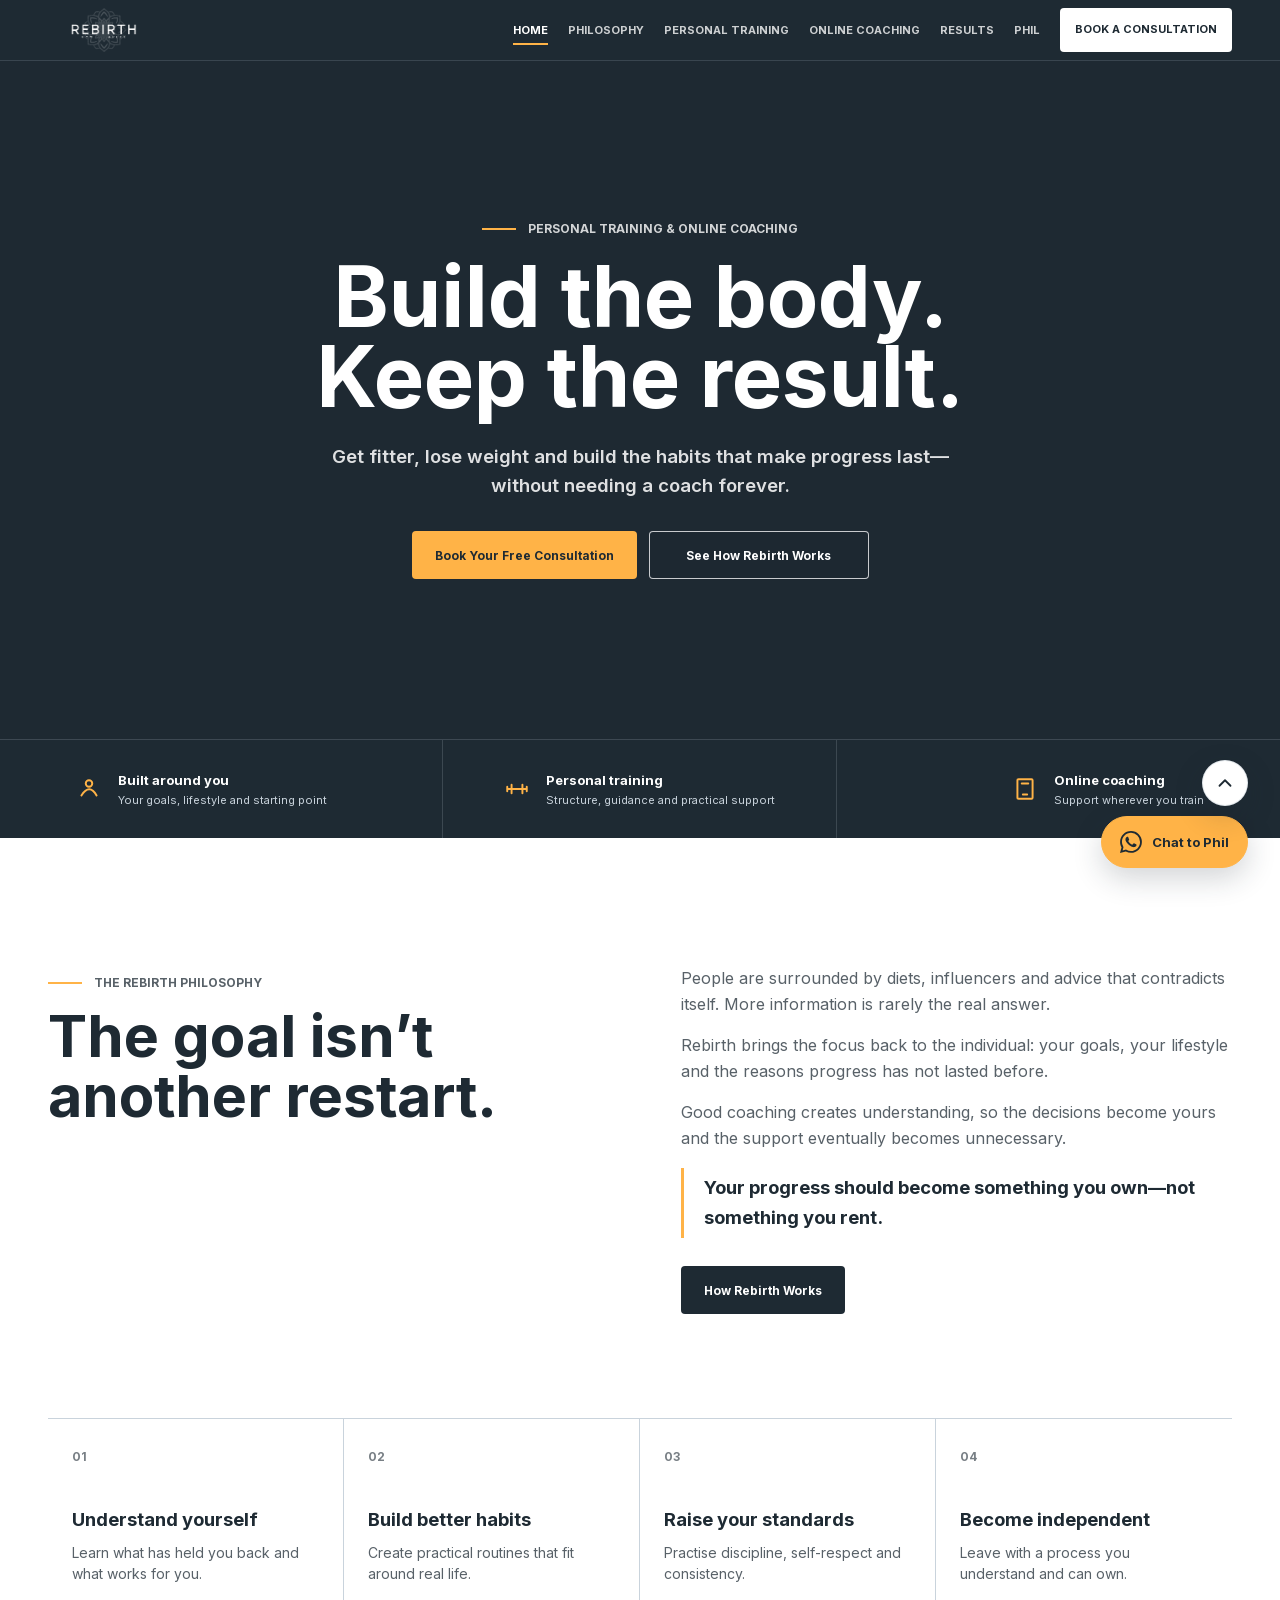
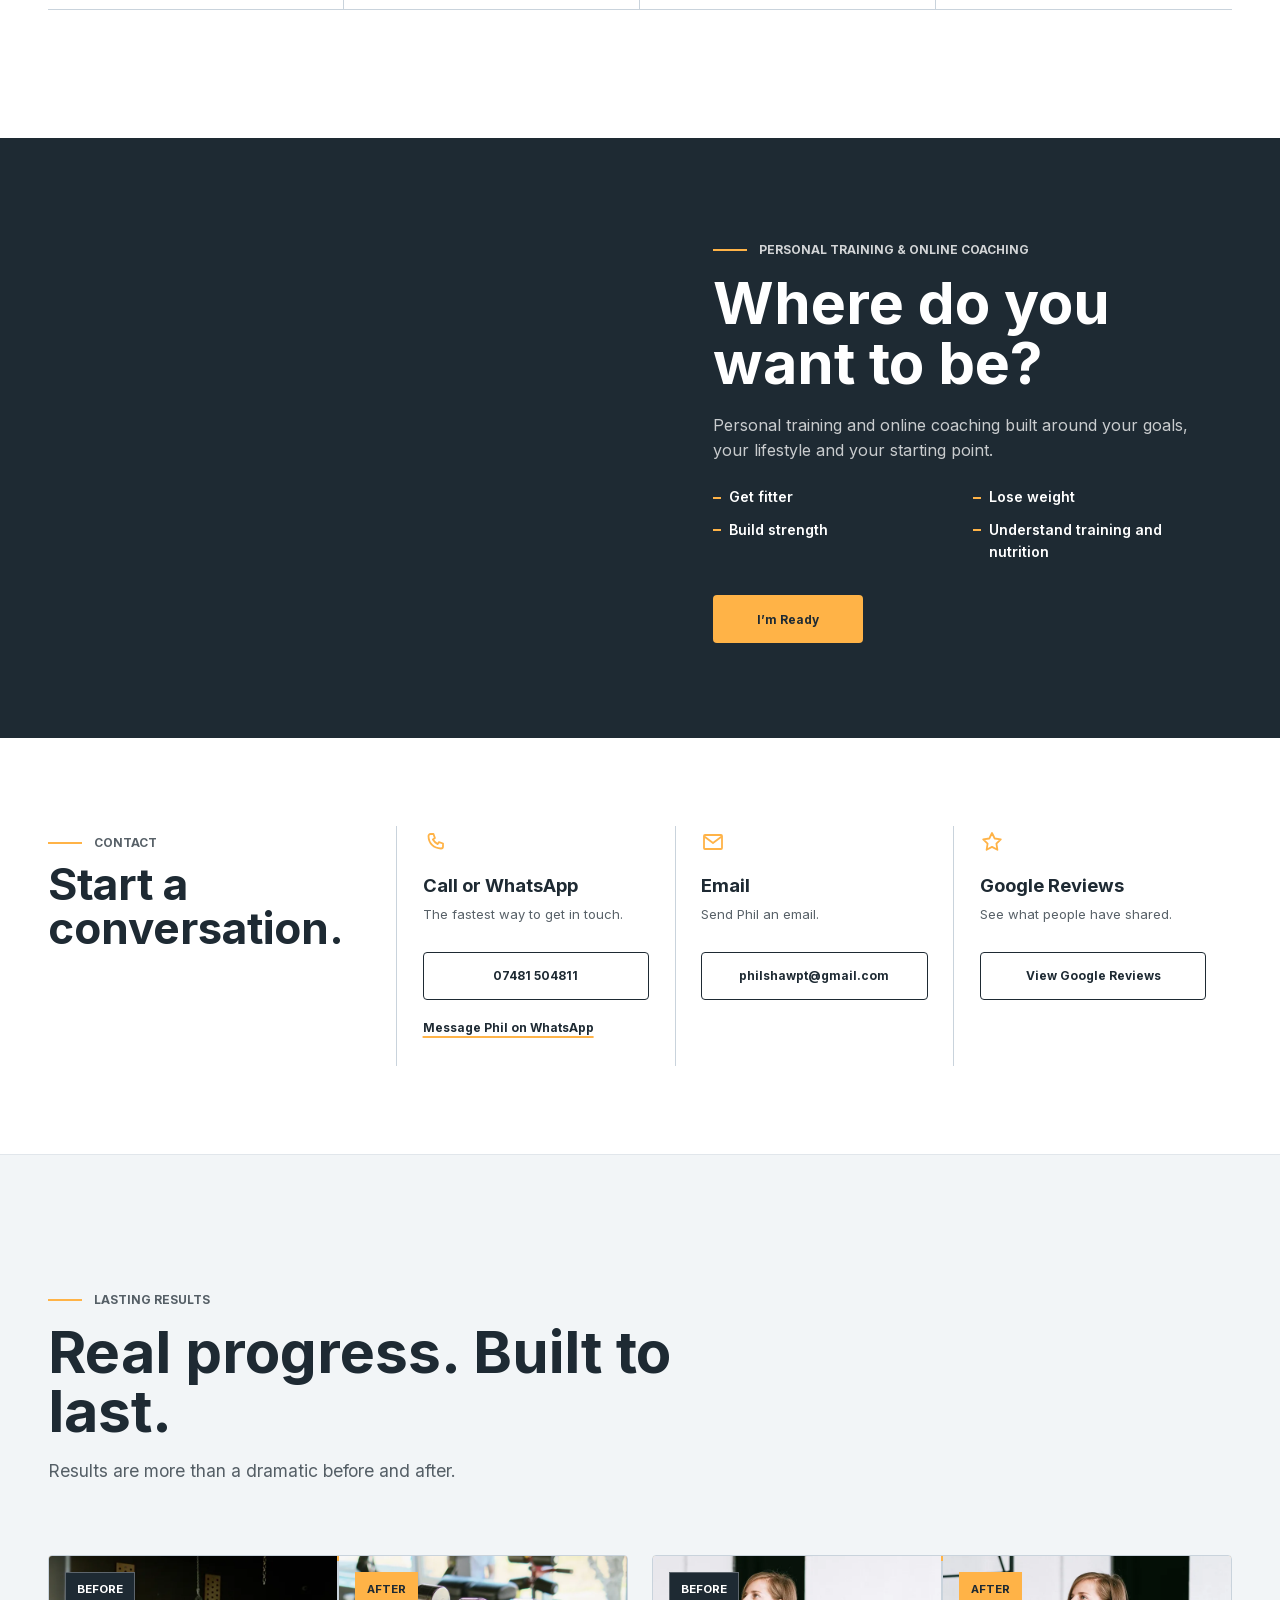
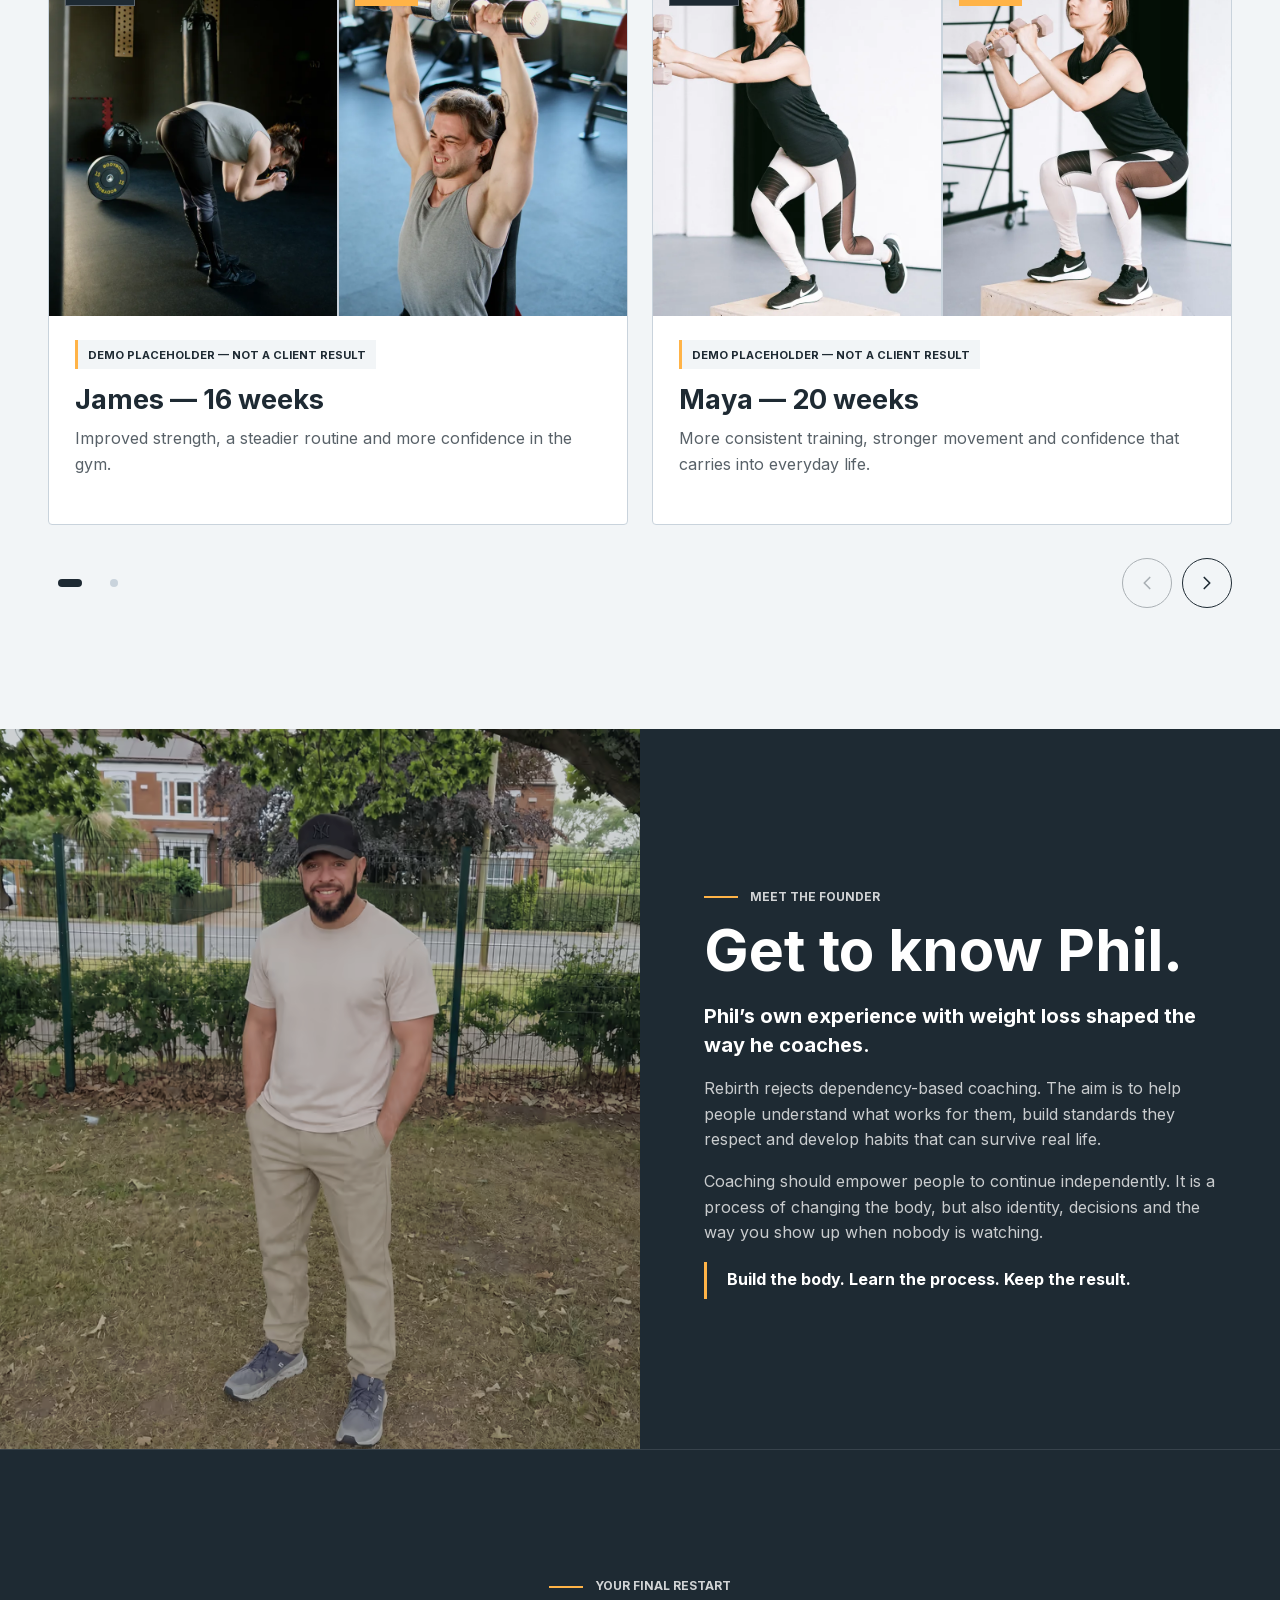
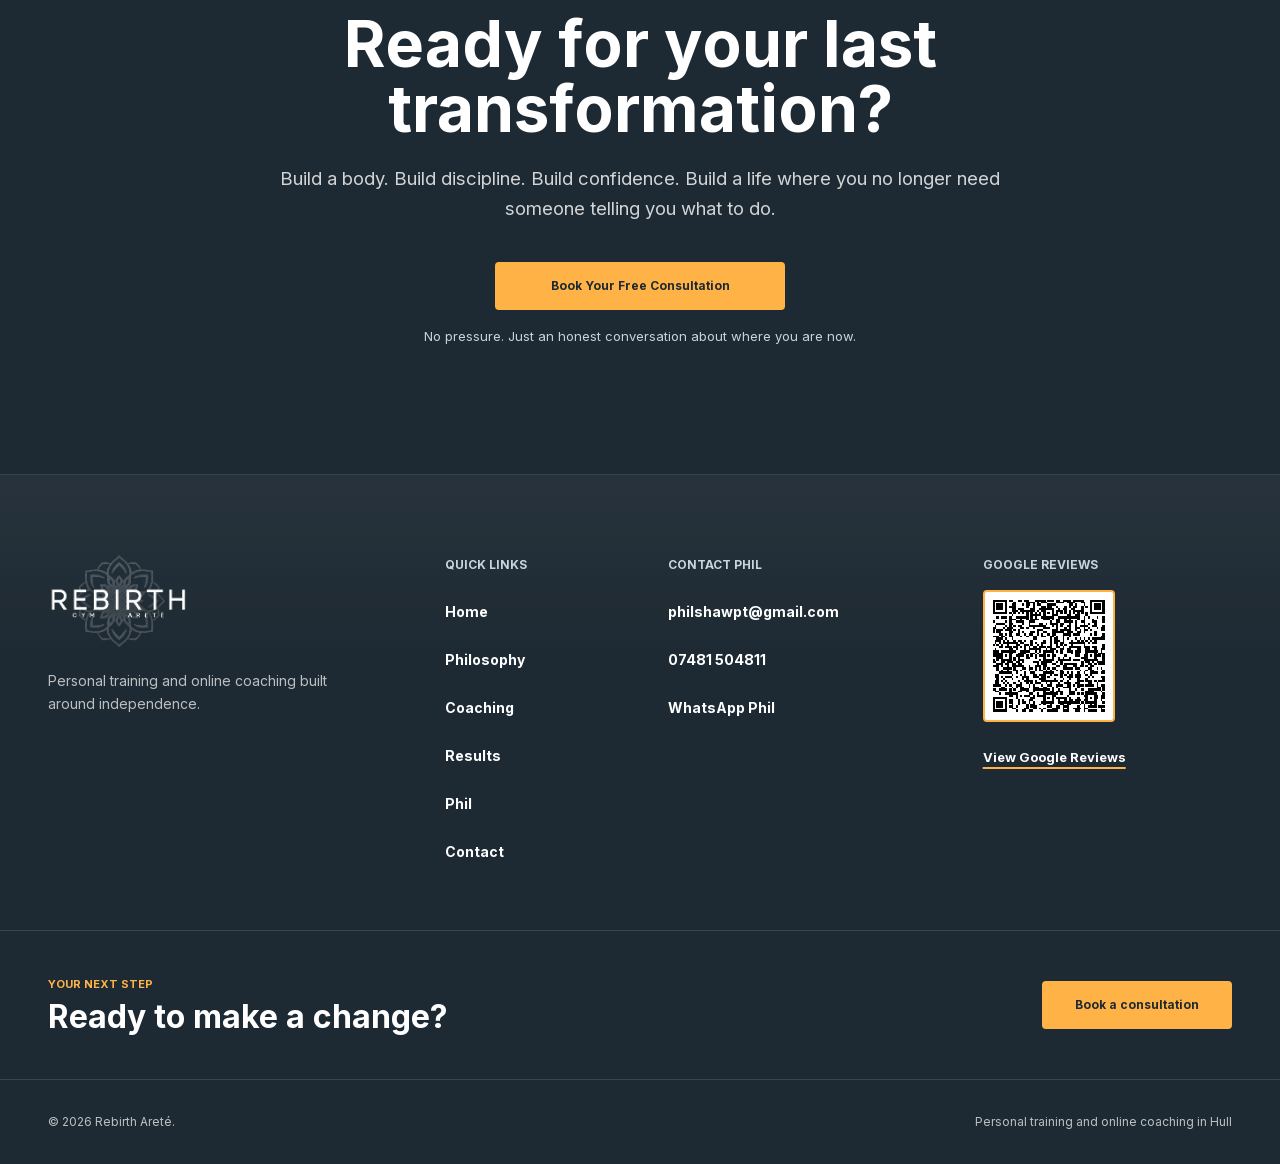
==== commit b2143c7c: "visual polish pass" ====
--- a/index.html
+++ b/index.html
@@ -43,7 +43,7 @@
     <a class="skip-link" href="#main">Skip to content</a>
 
     <header class="site-header" aria-label="Site header">
-      <div class="nav-shell">
+      <div class="container nav-shell">
         <a class="brand" href="#top" aria-label="Rebirth Aret&eacute; home">
           <img
             src="assets/rebirth-arete-full-logo.png"
@@ -146,7 +146,7 @@
 
       <section class="benefits-strip" aria-label="Rebirth coaching benefits">
         <div class="container benefits-grid">
-          <div class="benefit-item">
+          <div class="benefit-item reveal">
             <svg viewBox="0 0 24 24" aria-hidden="true">
               <path d="M5 18c2.4-3.8 4.8-5.7 7.2-5.7 2.5 0 4.7 1.9 6.8 5.7"></path>
               <circle cx="12" cy="7" r="3"></circle>
@@ -157,7 +157,7 @@
             </div>
           </div>
 
-          <div class="benefit-item">
+          <div class="benefit-item reveal">
             <svg viewBox="0 0 24 24" aria-hidden="true">
               <path d="M4 12h16M7 8v8M17 8v8M3 10v4M21 10v4"></path>
             </svg>
@@ -167,7 +167,7 @@
             </div>
           </div>
 
-          <div class="benefit-item">
+          <div class="benefit-item reveal">
             <svg viewBox="0 0 24 24" aria-hidden="true">
               <rect x="5" y="3" width="14" height="18" rx="1"></rect>
               <path d="M9 7h6M10 17h4"></path>
@@ -277,7 +277,6 @@
               <li>Lose weight</li>
               <li>Build strength</li>
               <li>Understand training and nutrition</li>
-              <li>Create habits that last</li>
             </ul>
             <a
               class="button button-accent"
@@ -354,7 +353,7 @@
         </div>
 
         <div
-          class="results-gallery"
+          class="container results-gallery"
           data-results-gallery
           role="group"
           aria-roledescription="carousel"
@@ -367,85 +366,195 @@
             tabindex="0"
             aria-label="What lasting progress looks like"
           >
+            <!-- TEMPORARY DEMO CARD 1: Replace before publishing client results.
+                 Temporary images: demo-result-james-before.* (Pexels 4164467) and
+                 demo-result-james-after.* (Pexels 4164841).
+                 Demo copy: "DEMO PLACEHOLDER - NOT A CLIENT RESULT",
+                 fictional "James - 16 weeks", and "Improved strength, a steadier
+                 routine and more confidence in the gym." -->
             <article
-              class="result-card"
+              class="result-card reveal"
               data-result-card
               role="group"
               aria-roledescription="slide"
-              aria-label="1 of 4: Clarity"
-            >
-              <span>01</span>
+              aria-label="1 of 3: James demo placeholder"
+            >
+              <div class="transformation-pair">
+                <figure class="transformation-photo">
+                  <picture>
+                    <source
+                      srcset="assets/demo-result-james-before.webp"
+                      type="image/webp"
+                    >
+                    <img
+                      src="assets/demo-result-james-before.jpg"
+                      alt="Demo stock image of a man pausing during a gym session"
+                      width="720"
+                      height="900"
+                      loading="lazy"
+                      decoding="async"
+                    >
+                  </picture>
+                  <figcaption>Before</figcaption>
+                </figure>
+                <figure class="transformation-photo">
+                  <picture>
+                    <source
+                      srcset="assets/demo-result-james-after.webp"
+                      type="image/webp"
+                    >
+                    <img
+                      src="assets/demo-result-james-after.jpg"
+                      alt="Demo stock image of the same man lifting dumbbells"
+                      width="720"
+                      height="900"
+                      loading="lazy"
+                      decoding="async"
+                    >
+                  </picture>
+                  <figcaption>After</figcaption>
+                </figure>
+              </div>
               <div class="result-card-copy">
-                <p class="result-kicker">What lasting progress looks like</p>
-                <h3>Clarity</h3>
+                <p class="demo-disclosure">
+                  Demo placeholder &mdash; not a client result
+                </p>
+                <h3>James &mdash; 16 weeks</h3>
                 <p>
-                  You understand what works for you, why it works and what to do
-                  when life changes.
+                  Improved strength, a steadier routine and more confidence in
+                  the gym.
                 </p>
               </div>
             </article>
 
+            <!-- TEMPORARY DEMO CARD 2: Replace before publishing client results.
+                 Temporary images: demo-result-maya-before.* (Pexels 4587372) and
+                 demo-result-maya-after.* (Pexels 4587364).
+                 Demo copy: "DEMO PLACEHOLDER - NOT A CLIENT RESULT",
+                 fictional "Maya - 20 weeks", and "More consistent training,
+                 stronger movement and confidence that carries into everyday life." -->
             <article
-              class="result-card"
+              class="result-card reveal"
               data-result-card
               role="group"
               aria-roledescription="slide"
-              aria-label="2 of 4: Consistency"
-            >
-              <span>02</span>
+              aria-label="2 of 3: Maya demo placeholder"
+            >
+              <div class="transformation-pair">
+                <figure class="transformation-photo">
+                  <picture>
+                    <source
+                      srcset="assets/demo-result-maya-before.webp"
+                      type="image/webp"
+                    >
+                    <img
+                      src="assets/demo-result-maya-before.jpg"
+                      alt="Demo stock image of a woman training with dumbbells"
+                      width="720"
+                      height="900"
+                      loading="lazy"
+                      decoding="async"
+                    >
+                  </picture>
+                  <figcaption>Before</figcaption>
+                </figure>
+                <figure class="transformation-photo">
+                  <picture>
+                    <source
+                      srcset="assets/demo-result-maya-after.webp"
+                      type="image/webp"
+                    >
+                    <img
+                      src="assets/demo-result-maya-after.jpg"
+                      alt="Demo stock image of the same woman completing a squat"
+                      width="720"
+                      height="900"
+                      loading="lazy"
+                      decoding="async"
+                    >
+                  </picture>
+                  <figcaption>After</figcaption>
+                </figure>
+              </div>
               <div class="result-card-copy">
-                <p class="result-kicker">What lasting progress looks like</p>
-                <h3>Consistency</h3>
+                <p class="demo-disclosure">
+                  Demo placeholder &mdash; not a client result
+                </p>
+                <h3>Maya &mdash; 20 weeks</h3>
                 <p>
-                  Your routine bends around busy weeks without disappearing the
-                  moment conditions are imperfect.
+                  More consistent training, stronger movement and confidence
+                  that carries into everyday life.
                 </p>
               </div>
             </article>
 
+            <!-- TEMPORARY DEMO CARD 3: Replace before publishing client results.
+                 Temporary images: demo-result-daniel-before.* (Pexels 6922152) and
+                 demo-result-daniel-after.* (Pexels 6922181).
+                 Demo copy: "DEMO PLACEHOLDER - NOT A CLIENT RESULT",
+                 fictional "Daniel - 12 weeks", and "A practical routine built around
+                 strength, consistency and growing confidence." -->
             <article
-              class="result-card"
+              class="result-card reveal"
               data-result-card
               role="group"
               aria-roledescription="slide"
-              aria-label="3 of 4: Confidence"
-            >
-              <span>03</span>
+              aria-label="3 of 3: Daniel demo placeholder"
+            >
+              <div class="transformation-pair">
+                <figure class="transformation-photo">
+                  <picture>
+                    <source
+                      srcset="assets/demo-result-daniel-before.webp"
+                      type="image/webp"
+                    >
+                    <img
+                      src="assets/demo-result-daniel-before.jpg"
+                      alt="Demo stock image of an older man training on an exercise bike"
+                      width="720"
+                      height="900"
+                      loading="lazy"
+                      decoding="async"
+                    >
+                  </picture>
+                  <figcaption>Before</figcaption>
+                </figure>
+                <figure class="transformation-photo">
+                  <picture>
+                    <source
+                      srcset="assets/demo-result-daniel-after.webp"
+                      type="image/webp"
+                    >
+                    <img
+                      src="assets/demo-result-daniel-after.jpg"
+                      alt="Demo stock image of the same older man lifting dumbbells"
+                      width="720"
+                      height="900"
+                      loading="lazy"
+                      decoding="async"
+                    >
+                  </picture>
+                  <figcaption>After</figcaption>
+                </figure>
+              </div>
               <div class="result-card-copy">
-                <p class="result-kicker">What lasting progress looks like</p>
-                <h3>Confidence</h3>
+                <p class="demo-disclosure">
+                  Demo placeholder &mdash; not a client result
+                </p>
+                <h3>Daniel &mdash; 12 weeks</h3>
                 <p>
-                  You can make training and nutrition decisions without
-                  outsourcing trust in yourself.
+                  A practical routine built around strength, consistency and
+                  growing confidence.
                 </p>
               </div>
             </article>
-
-            <article
-              class="result-card"
-              data-result-card
-              role="group"
-              aria-roledescription="slide"
-              aria-label="4 of 4: Independence"
-            >
-              <span>04</span>
-              <div class="result-card-copy">
-                <p class="result-kicker">What lasting progress looks like</p>
-                <h3>Independence</h3>
-                <p>
-                  The result stays because the knowledge, habits and standards
-                  now belong to you.
-                </p>
-              </div>
-            </article>
-          </div>
-
-          <div class="container gallery-controls">
+          </div>
+
+          <div class="gallery-controls">
             <div class="gallery-dots" role="group" aria-label="Choose a result">
-              <button type="button" data-gallery-dot="0" aria-label="Show result 1: Clarity"></button>
-              <button type="button" data-gallery-dot="1" aria-label="Show result 2: Consistency"></button>
-              <button type="button" data-gallery-dot="2" aria-label="Show result 3: Confidence"></button>
-              <button type="button" data-gallery-dot="3" aria-label="Show result 4: Independence"></button>
+              <button type="button" data-gallery-dot="0" aria-label="Show demo result 1: James"></button>
+              <button type="button" data-gallery-dot="1" aria-label="Show demo result 2: Maya"></button>
+              <button type="button" data-gallery-dot="2" aria-label="Show demo result 3: Daniel"></button>
             </div>
             <div class="gallery-buttons">
               <button
@@ -499,25 +608,27 @@
           </picture>
         </figure>
 
-        <div class="founder-copy reveal">
-          <p class="eyebrow">Meet the Founder</p>
-          <h2 id="founder-title">Get to know Phil.</h2>
-          <p class="founder-lead">
-            Phil&rsquo;s own experience with weight loss shaped the way he coaches.
-          </p>
-          <p>
-            Rebirth rejects dependency-based coaching. The aim is to help people
-            understand what works for them, build standards they respect and
-            develop habits that can survive real life.
-          </p>
-          <p>
-            Coaching should empower people to continue independently. It is a
-            process of changing the body, but also identity, decisions and the way
-            you show up when nobody is watching.
-          </p>
-          <p class="founder-principle">
-            Build the body. Learn the process. Keep the result.
-          </p>
+        <div class="container founder-inner">
+          <div class="founder-copy reveal">
+            <p class="eyebrow">Meet the Founder</p>
+            <h2 id="founder-title">Get to know Phil.</h2>
+            <p class="founder-lead">
+              Phil&rsquo;s own experience with weight loss shaped the way he coaches.
+            </p>
+            <p>
+              Rebirth rejects dependency-based coaching. The aim is to help people
+              understand what works for them, build standards they respect and
+              develop habits that can survive real life.
+            </p>
+            <p>
+              Coaching should empower people to continue independently. It is a
+              process of changing the body, but also identity, decisions and the way
+              you show up when nobody is watching.
+            </p>
+            <p class="founder-principle">
+              Build the body. Learn the process. Keep the result.
+            </p>
+          </div>
         </div>
       </section>
 
@@ -547,9 +658,36 @@
       </section>
     </main>
 
-    <footer class="site-footer">
-      <div class="container footer-shell">
-        <div class="footer-intro">
+    <div class="floating-actions" data-floating-actions>
+      <button
+        class="back-to-top"
+        type="button"
+        data-back-to-top
+        aria-label="Back to top"
+        aria-hidden="true"
+        tabindex="-1"
+      >
+        <svg viewBox="0 0 24 24" aria-hidden="true">
+          <path d="m6 15 6-6 6 6"></path>
+        </svg>
+      </button>
+      <a
+        class="floating-whatsapp"
+        href="https://wa.me/447481504811?text=Hi%20Phil%2C%20I%27d%20like%20to%20book%20a%20free%20consultation."
+        target="_blank"
+        rel="noopener noreferrer"
+        aria-label="Chat to Phil on WhatsApp"
+      >
+        <svg viewBox="0 0 16 16" aria-hidden="true">
+          <path d="M13.601 2.326A7.85 7.85 0 0 0 7.994 0C3.627 0 .068 3.558.064 7.926c0 1.399.366 2.76 1.057 3.965L0 16l4.204-1.102a7.9 7.9 0 0 0 3.79.965h.004c4.368 0 7.926-3.558 7.93-7.93A7.9 7.9 0 0 0 13.6 2.326zM7.994 14.521a6.6 6.6 0 0 1-3.356-.92l-.24-.144-2.494.654.666-2.433-.156-.251a6.56 6.56 0 0 1-1.007-3.505c0-3.626 2.957-6.584 6.591-6.584a6.56 6.56 0 0 1 4.66 1.931 6.56 6.56 0 0 1 1.928 4.66c-.004 3.639-2.961 6.592-6.592 6.592m3.615-4.934c-.197-.099-1.17-.578-1.353-.646-.182-.065-.315-.099-.445.099-.133.197-.513.646-.627.775-.114.133-.232.148-.43.05-.197-.1-.836-.308-1.592-.985-.59-.525-.985-1.175-1.103-1.372-.114-.198-.011-.304.088-.403.087-.088.197-.232.296-.346.1-.114.133-.198.198-.33.065-.134.034-.248-.015-.347-.05-.099-.445-1.076-.612-1.47-.16-.389-.323-.335-.445-.34-.114-.007-.247-.007-.38-.007a.73.73 0 0 0-.529.247c-.182.198-.691.677-.691 1.654s.71 1.916.81 2.049c.098.133 1.394 2.132 3.383 2.992.47.205.84.326 1.129.418.475.152.904.129 1.246.08.38-.058 1.171-.48 1.338-.943.164-.464.164-.86.114-.943-.049-.084-.182-.133-.38-.232"></path>
+        </svg>
+        <span>Chat to Phil</span>
+      </a>
+    </div>
+
+    <footer class="site-footer" id="site-footer">
+      <div class="container footer-main">
+        <div class="footer-intro reveal">
           <a class="footer-brand" href="#top" aria-label="Rebirth Aret&eacute; home">
             <img
               src="assets/rebirth-arete-full-logo.png"
@@ -562,35 +700,79 @@
           <p>Personal training and online coaching built around independence.</p>
         </div>
 
-        <div class="footer-contact">
+        <nav class="footer-links reveal" aria-label="Footer navigation">
+          <p>Quick links</p>
+          <a href="#top">Home</a>
+          <a href="#philosophy">Philosophy</a>
+          <a href="#coaching">Coaching</a>
+          <a href="#results">Results</a>
+          <a href="#founder">Phil</a>
+          <a href="#contact">Contact</a>
+        </nav>
+
+        <address class="footer-contact reveal">
           <p>Contact Phil</p>
           <a href="mailto:philshawpt@gmail.com">philshawpt@gmail.com</a>
           <a href="tel:+447481504811">07481&nbsp;504811</a>
-        </div>
-
-        <div class="footer-review">
-          <p>Google Reviews</p>
           <a
-            class="review-qr"
-            href="https://share.google/rwGom8G0Z2JJcuaQW"
+            href="https://wa.me/447481504811?text=Hi%20Phil%2C%20I%27d%20like%20to%20book%20a%20free%20consultation."
             target="_blank"
             rel="noopener noreferrer"
-            aria-label="Scan or open Google Review page"
-          >
-            <img
-              src="assets/google-review-qr.png"
-              alt="Scan to leave a Google Review"
-              width="200"
-              height="200"
-              loading="lazy"
-              decoding="async"
-            >
-          </a>
-        </div>
-
-        <p class="copyright">
-          &copy; <span id="copyright-year">2026</span> Rebirth Aret&eacute;.
-        </p>
+            >WhatsApp Phil</a
+          >
+        </address>
+
+        <div class="footer-review reveal">
+          <p>Google Reviews</p>
+          <div class="footer-review-content">
+            <a
+              class="review-qr"
+              href="https://share.google/rwGom8G0Z2JJcuaQW"
+              target="_blank"
+              rel="noopener noreferrer"
+              aria-label="Scan or open Google Review page"
+            >
+              <img
+                src="assets/google-review-qr.png"
+                alt="Scan to leave a Google Review"
+                width="200"
+                height="200"
+                loading="lazy"
+                decoding="async"
+              >
+            </a>
+            <a
+              class="footer-review-link"
+              href="https://share.google/rwGom8G0Z2JJcuaQW"
+              target="_blank"
+              rel="noopener noreferrer"
+              >View Google Reviews</a
+            >
+          </div>
+        </div>
+      </div>
+
+      <div class="container footer-cta reveal">
+        <div>
+          <p class="footer-cta-kicker">Your next step</p>
+          <h2>Ready to make a change?</h2>
+        </div>
+        <a
+          class="button button-accent"
+          href="https://wa.me/447481504811?text=Hi%20Phil%2C%20I%27d%20like%20to%20book%20a%20free%20consultation."
+          target="_blank"
+          rel="noopener noreferrer"
+          >Book a consultation</a
+        >
+      </div>
+
+      <div class="footer-bottom">
+        <div class="container footer-bottom-inner">
+          <p>
+            &copy; <span id="copyright-year">2026</span> Rebirth Aret&eacute;.
+          </p>
+          <p>Personal training and online coaching in Hull</p>
+        </div>
       </div>
     </footer>
 
--- a/styles.min.css
+++ b/styles.min.css
@@ -1 +1 @@
-@font-face{font-family:Inter;font-style:normal;font-weight:400 700;font-display:swap;src:url(assets/fonts/inter-latin.woff2)format("woff2");unicode-range:U+??,U+131,U+152-153,U+2BB-2BC,U+2C6,U+2DA,U+2DC,U+304,U+308,U+329,U+2000-206F,U+20AC,U+2122,U+2191,U+2193,U+2212,U+2215,U+FEFF,U+FFFD}:root{--navy:#1e2a33;--orange:#ffb347;--white:#fff;--soft:#f2f5f7;--blue-grey:#c9d3dc;--text:var(--navy);--secondary-text:#1e2a33bd;--muted-dark:#ffffffc2;--line:var(--blue-grey);--line-soft:#c9d3dc8f;--header-height:60px;--container:1120px;--section-space:8.5rem}*{box-sizing:border-box}html{scroll-behavior:smooth}body{background:var(--white);color:var(--text);text-rendering:optimizelegibility;margin:0;font-family:Inter,Arial,sans-serif;font-size:16px;line-height:1.6;overflow-x:clip}img,svg{display:block}img{max-width:100%}a{color:inherit;text-decoration:none}h1,h2,h3,p,figure,ul{margin:0}button,summary{color:inherit;font:inherit}button{cursor:pointer}:focus-visible{outline:3px solid var(--orange);outline-offset:4px}.button-accent:focus-visible,.review-qr:focus-visible{outline-color:var(--white)}.container{width:min(calc(100% - 64px), var(--container));margin-inline:auto}.skip-link{z-index:100;background:var(--orange);min-height:44px;color:var(--navy);border-radius:2px;align-items:center;padding:10px 14px;font-weight:700;transition:transform .16s;display:inline-flex;position:fixed;top:10px;left:10px;transform:translateY(-180%)}.skip-link:focus{transform:translateY(0)}.site-header{z-index:50;min-height:var(--header-height);background:var(--navy);color:var(--white);border-bottom:1px solid #c9d3dc29;position:sticky;top:0}.nav-shell{width:min(100% - 48px,1260px);min-height:var(--header-height);justify-content:space-between;align-items:center;gap:28px;margin-inline:auto;display:flex}.brand,.footer-brand{flex:none;align-items:center;display:inline-flex}.brand{min-height:44px}.brand img{object-fit:contain;filter:brightness(0)invert();width:112px;height:44px}.nav-links{letter-spacing:0;text-transform:uppercase;align-items:center;gap:20px;font-size:11px;font-weight:700;line-height:1;display:flex}.nav-links>a:not(.button){color:#ffffffc7;white-space:nowrap;align-items:center;min-height:44px;transition:color .18s;display:inline-flex;position:relative}.nav-links>a:not(.button):after{content:"";background:var(--orange);transform-origin:0;height:2px;transition:transform .18s;position:absolute;bottom:7px;left:0;right:0;transform:scaleX(0)}.nav-links>a:not(.button):hover,.nav-links>a:not(.button).is-active{color:var(--white)}.nav-links>a:not(.button):hover:after,.nav-links>a:not(.button).is-active:after{transform:scaleX(1)}.mobile-menu{display:none}.button{letter-spacing:0;text-align:center;border:1px solid #0000;border-radius:2px;justify-content:center;align-items:center;min-height:48px;padding:13px 22px;font-size:12px;font-weight:700;line-height:1.25;transition:background-color .18s,border-color .18s,color .18s,transform .18s;display:inline-flex}.button:hover{transform:translateY(-2px)}.button-small{background:var(--white);min-height:44px;color:var(--navy);white-space:nowrap;padding:10px 14px;font-size:11px}.button-small:hover,.button-primary:hover{background:var(--orange);color:var(--navy)}.button-primary{background:var(--navy);color:var(--white)}.button-accent{background:var(--orange);color:var(--navy)}.button-accent:hover{background:var(--white);color:var(--navy)}.button-ghost{color:var(--white);background:#1e2a3329;border-color:#ffffffc2}.button-ghost:hover{border-color:var(--orange);background:var(--orange);color:var(--navy)}.section,.service-panel,.contact-band,.results-section,.founder-section{scroll-margin-top:calc(var(--header-height) + 12px)}.section{padding-block:var(--section-space)}.section-label,.eyebrow,.result-kicker{letter-spacing:0;text-transform:uppercase;font-size:12px;font-weight:700;line-height:1.35}.section-label,.eyebrow{align-items:center;gap:12px;display:inline-flex}.section-label:before,.eyebrow:before{content:"";background:var(--orange);flex:none;width:34px;height:2px}.section-label{color:#1e2a33bd}.eyebrow{color:#fffc}h1,h2,h3{letter-spacing:0;font-weight:700}h1{font-size:5.25rem;line-height:.96}h2{font-size:3.65rem;line-height:1.02}h3{font-size:1.15rem;line-height:1.25}.hero{min-height:max(620px, calc(82svh - var(--header-height)));isolation:isolate;background:var(--navy);color:var(--white);place-items:center;display:grid;position:relative;overflow:hidden}.hero-media,.hero-media img,.hero-overlay{position:absolute;inset:0}.hero-media{z-index:-2}.hero-media img{object-fit:cover;object-position:center 48%;filter:saturate(.82)contrast(1.04);width:100%;height:100%}.hero-overlay{z-index:-1;background:#1e2a33b3}.hero-inner{min-height:inherit;place-items:center;padding-block:4rem;display:grid}.hero-copy{text-align:center;justify-items:center;max-width:860px;display:grid}.hero-copy .eyebrow{margin-bottom:1.25rem}.hero-copy h1 span{display:block}.hero-support{color:#ffffffdb;max-width:670px;margin-top:1.5rem;font-size:1.16rem;font-weight:600;line-height:1.55}.hero-actions{justify-content:center;gap:12px;margin-top:2rem;display:flex}.hero-actions .button{min-width:220px}.benefits-strip{background:var(--navy);color:var(--white);border-top:1px solid #c9d3dc2e}.benefits-grid{grid-template-columns:repeat(3,minmax(0,1fr));min-height:98px;display:grid}.benefit-item{border-right:1px solid #c9d3dc2e;justify-content:center;align-items:center;gap:16px;padding:20px 28px;display:flex}.benefit-item:first-child{justify-content:flex-start}.benefit-item:last-child{border-right:0;justify-content:flex-end}.benefit-item svg,.contact-method svg,.gallery-button svg{fill:none;stroke:currentColor;stroke-linecap:round;stroke-linejoin:round;stroke-width:1.8px}.benefit-item svg{width:26px;height:26px;color:var(--orange);flex:none}.benefit-item p{color:var(--white);font-size:13px;font-weight:700}.benefit-item span{color:var(--blue-grey);margin-top:2px;font-size:11px;line-height:1.35;display:block}.intro-section{background:var(--white)}.intro-layout{grid-template-columns:minmax(0,.82fr) minmax(360px,.88fr);align-items:start;gap:7.5rem;display:grid}.intro-heading h2{max-width:520px;margin-top:.9rem}.intro-copy{max-width:560px;color:var(--secondary-text)}.intro-copy>*+*{margin-top:1rem}.intro-copy .ownership-line{border-left:3px solid var(--orange);color:var(--navy);padding:.35rem 0 .35rem 1.25rem;font-size:1.15rem;font-weight:700}.intro-copy .button{margin-top:1.8rem}.method-summary{border-top:1px solid var(--line);border-bottom:1px solid var(--line);scroll-margin-top:calc(var(--header-height) + 20px);grid-template-columns:repeat(4,minmax(0,1fr));margin-top:6.5rem;display:grid}.method-step{border-right:1px solid var(--line);flex-direction:column;min-height:190px;padding:1.75rem 1.5rem 1.6rem;display:flex}.method-step:last-child{border-right:0}.method-step>span{color:#1e2a3399;font-size:12px;font-weight:700}.method-step h3{margin-top:auto}.method-step p{color:var(--secondary-text);margin-top:.7rem;font-size:14px;line-height:1.5}.service-panel{isolation:isolate;background:var(--navy);min-height:clamp(600px,62vh,760px);color:var(--white);align-items:center;display:grid;position:relative;overflow:hidden}.service-media,.service-media img,.service-overlay{position:absolute;inset:0}.service-media{z-index:-2}.service-media img{object-fit:cover;object-position:center;filter:saturate(.82)contrast(1.03);width:100%;height:100%}.service-overlay{z-index:-1;background:linear-gradient(90deg,#1e2a3324 0%,#1e2a3347 38%,#1e2a33e0 60%,#1e2a33f5 100%)}.service-inner{min-height:inherit;grid-template-columns:minmax(0,1fr) minmax(390px,.78fr);align-items:center;display:grid}.service-copy{max-width:500px;color:var(--muted-dark);grid-column:2;padding-block:4rem}.service-copy h2{color:var(--white);margin-top:.9rem}.service-copy>p:not(.eyebrow){margin-top:1.25rem}.outcome-list{grid-template-columns:repeat(2,minmax(0,1fr));gap:10px 20px;margin-top:1.4rem;padding:0;list-style:none;display:grid}.outcome-list li{color:var(--white);padding-left:16px;font-size:14px;font-weight:600;position:relative}.outcome-list li:before{content:"";background:var(--orange);width:8px;height:2px;position:absolute;top:.74em;left:0}.service-copy .button{min-width:150px;margin-top:2rem}.contact-band{border-bottom:1px solid var(--line-soft);background:var(--white);padding-block:5.5rem}.contact-grid{grid-template-columns:1.08fr repeat(3,minmax(0,1fr));align-items:start;display:grid}.contact-heading{padding-right:3.25rem}.contact-heading h2{margin-top:.65rem;font-size:2.75rem;line-height:1}.contact-method{border-left:1px solid var(--line);flex-direction:column;align-items:flex-start;min-height:240px;padding:.2rem 1.6rem 0;display:flex}.contact-method svg{width:24px;height:24px;color:var(--orange)}.contact-method h3{margin-top:1.25rem}.contact-method>p{min-height:48px;color:var(--secondary-text);margin-top:.45rem;font-size:13px}.contact-link{border:1px solid var(--navy);width:100%;min-height:48px;color:var(--navy);text-align:center;overflow-wrap:anywhere;border-radius:2px;justify-content:center;align-items:center;padding:10px 12px;font-size:12px;font-weight:700;line-height:1.25;transition:background-color .18s,border-color .18s,color .18s;display:inline-flex}.contact-link:hover{border-color:var(--orange);background:var(--orange);color:var(--navy)}.contact-secondary{min-height:44px;color:var(--navy);text-decoration:underline;text-decoration-color:var(--orange);text-underline-offset:4px;align-items:center;margin-top:.35rem;font-size:12px;font-weight:700;text-decoration-thickness:2px;display:inline-flex}.contact-secondary:hover{color:#1e2a33b8}.results-section{background:var(--soft);padding-block:8rem 7.5rem;overflow:hidden}.results-heading{max-width:760px}.results-heading h2{margin-top:.8rem}.results-heading>p:last-child{color:var(--secondary-text);margin-top:1rem;font-size:1.1rem}.results-gallery{margin-top:1.4rem}.results-track{--gallery-edge:max(32px, calc((100vw - var(--container)) / 2));overscroll-behavior-inline:contain;padding:3rem var(--gallery-edge) 2rem;scroll-behavior:smooth;scroll-padding-inline:var(--gallery-edge);scroll-snap-type:inline mandatory;scrollbar-width:none;gap:24px;display:flex;overflow-x:auto}.results-track::-webkit-scrollbar{display:none}.result-card{border:1px solid var(--line);background:var(--white);min-height:440px;color:var(--navy);scroll-snap-align:start;border-radius:4px;flex-direction:column;flex:0 0 clamp(340px,32vw,460px);padding:2rem;display:flex;position:relative;overflow:hidden}.result-card:before{content:"";background:var(--orange);height:5px;position:absolute;top:0;left:0;right:0}.result-card:nth-child(2n){background:var(--navy);color:var(--white);border-color:#c9d3dc57}.result-card:last-child{margin-right:max(0px, calc(100vw - var(--gallery-edge) - var(--gallery-edge) - clamp(340px, 32vw, 460px)))}.result-card>span{color:#1e2a3347;font-size:4rem;font-weight:700;line-height:1}.result-card:nth-child(2n)>span{color:#c9d3dc4d}.result-card-copy{margin-top:auto}.result-kicker{color:#1e2a33a3}.result-card:nth-child(2n) .result-kicker{color:var(--blue-grey)}.result-card h3{margin-top:.65rem;font-size:2.55rem;line-height:1}.result-card-copy>p:last-child{max-width:340px;color:var(--secondary-text);margin-top:1rem}.result-card:nth-child(2n) .result-card-copy>p:last-child{color:var(--muted-dark)}.gallery-controls{justify-content:space-between;align-items:center;gap:24px;display:flex}.gallery-dots,.gallery-buttons{align-items:center;display:flex}.gallery-dots button{background:0 0;border:0;width:44px;height:44px;padding:0;position:relative}.gallery-dots button:after{content:"";background:var(--blue-grey);border-radius:999px;width:8px;height:8px;transition:width .18s,background-color .18s;position:absolute;top:50%;left:50%;transform:translate(-50%,-50%)}.gallery-dots button[aria-current=true]:after{background:var(--navy);width:24px}.gallery-buttons{gap:10px}.gallery-button{border:1px solid var(--navy);width:50px;height:50px;color:var(--navy);background:0 0;border-radius:50%;place-items:center;padding:0;transition:background-color .18s,border-color .18s,color .18s;display:inline-grid}.gallery-button:hover:not(:disabled){border-color:var(--orange);background:var(--orange)}.gallery-button:disabled{cursor:not-allowed;opacity:.34}.gallery-button svg{width:22px;height:22px}.founder-section{background:var(--navy);min-height:720px;color:var(--white);grid-template-columns:minmax(0,1.08fr) minmax(420px,.92fr);display:grid}.founder-media{min-height:720px;position:relative;overflow:hidden}.founder-media picture,.founder-media img,.founder-media:after{position:absolute;inset:0}.founder-media img{object-fit:cover;object-position:center;filter:saturate(.84)contrast(1.03);width:100%;height:100%}.founder-media:after{content:"";background:#1e2a3338}.founder-copy{max-width:660px;color:var(--muted-dark);align-self:center;padding:5rem clamp(3.5rem,6vw,7rem)}.founder-copy h2{color:var(--white);margin-top:.9rem}.founder-copy>*+*{margin-top:1rem}.founder-copy .founder-lead{color:var(--white);margin-top:1.4rem;font-size:1.25rem;font-weight:700;line-height:1.45}.founder-principle{border-left:3px solid var(--orange);color:var(--white);padding:.35rem 0 .35rem 1.25rem;font-weight:700}.consultation-section{background:var(--navy);color:var(--white);border-top:1px solid #c9d3dc24}.consultation-shell{text-align:center;justify-items:center;max-width:940px;display:grid}.consultation-shell h2{max-width:900px;margin-top:1rem;font-size:4rem}.consultation-copy{color:#fffc;max-width:760px;margin-top:1.45rem;font-size:1.15rem}.consultation-shell .button{min-width:290px;margin-top:2.4rem}.consultation-note{color:var(--blue-grey);margin-top:1rem;font-size:13px}.site-footer{background:var(--navy);color:#ffffffb3;border-top:1px solid #c9d3dc24}.footer-shell{grid-template-columns:minmax(260px,1.2fr) minmax(220px,.8fr) auto;align-items:start;gap:3.5rem;padding-block:5rem 2rem;display:grid}.footer-intro{max-width:370px}.footer-brand img{filter:brightness(0)invert();width:142px;height:auto}.footer-intro>p{margin-top:1rem;font-size:14px}.footer-contact,.footer-review{align-content:start;justify-items:start;gap:.55rem;display:grid}.footer-contact>p,.footer-review>p{color:var(--blue-grey);text-transform:uppercase;margin-bottom:.35rem;font-size:12px;font-weight:700}.footer-contact a{min-height:44px;color:var(--white);align-items:center;font-size:14px;font-weight:700;display:inline-flex}.footer-contact a:hover{color:var(--orange)}.review-qr{border:2px solid var(--orange);background:var(--white);border-radius:2px;padding:8px;transition:background-color .18s,border-color .18s;display:inline-flex}.review-qr:hover{border-color:var(--white);background:var(--orange)}.review-qr img{width:200px;height:200px;image-rendering:pixelated}.copyright{border-top:1px solid #c9d3dc29;grid-column:1/-1;margin-top:1rem;padding-top:1.5rem;font-size:12px}.js .reveal{opacity:0;transition:opacity .7s cubic-bezier(.22,1,.36,1),transform .7s cubic-bezier(.22,1,.36,1);transform:translateY(22px)}.js .reveal.is-visible{opacity:1;transform:translateY(0)}@media (width<=1200px){:root{--section-space:7.5rem}.nav-shell{gap:18px;width:min(100% - 32px,1260px)}.nav-links-desktop{gap:14px}.brand img{width:102px}.intro-layout{gap:5rem}.contact-method{padding-inline:1.25rem}}@media (width<=980px){.nav-links-desktop{display:none}.brand img{width:112px}.mobile-menu{display:block;position:relative}.mobile-menu summary{cursor:pointer;min-height:44px;color:var(--white);text-transform:uppercase;border:1px solid #c9d3dc5c;border-radius:2px;align-items:center;gap:9px;padding:10px 12px;font-size:11px;font-weight:700;list-style:none;display:inline-flex}.mobile-menu summary::-webkit-details-marker{display:none}.mobile-menu summary>span,.mobile-menu summary>span:before,.mobile-menu summary>span:after{background:var(--orange);width:16px;height:2px;display:block}.mobile-menu summary>span{position:relative}.mobile-menu summary>span:before,.mobile-menu summary>span:after{content:"";position:absolute;left:0}.mobile-menu summary>span:before{top:-5px}.mobile-menu summary>span:after{top:5px}.mobile-menu[open] summary{border-color:var(--orange)}.nav-links-mobile{background:var(--navy);border:1px solid #c9d3dc38;gap:4px;width:min(310px,100vw - 32px);padding:14px;display:grid;position:absolute;top:calc(100% + 10px);right:0;box-shadow:0 20px 46px #1e2a3370}.nav-links-mobile>a:not(.button){min-height:46px;padding-inline:4px}.intro-layout{grid-template-columns:1fr;gap:3rem}.intro-heading h2,.intro-copy{max-width:660px}.contact-grid{grid-template-columns:repeat(2,minmax(0,1fr));gap:3rem 0}.contact-heading{grid-column:1/-1;padding-right:0}.contact-method:nth-of-type(2){border-left:0;padding-left:0;padding-right:2rem}.founder-section{grid-template-columns:1fr;min-height:0}.founder-media{aspect-ratio:1;min-height:0}.founder-copy{max-width:760px;padding:5.5rem 32px 6rem}.footer-shell{grid-template-columns:1fr auto}.footer-review{grid-column:1/-1}}@media (width<=820px){:root{--section-space:6.5rem}h1{font-size:4.25rem}h2{font-size:3.15rem}.benefits-grid{grid-template-columns:1fr;padding-block:.75rem}.benefit-item,.benefit-item:first-child,.benefit-item:last-child{border-bottom:1px solid #c9d3dc29;border-right:0;justify-content:flex-start;min-height:68px;padding:14px 0}.benefit-item:last-child{border-bottom:0}.method-summary{grid-template-columns:repeat(2,minmax(0,1fr))}.method-step:nth-child(2){border-right:0}.method-step:nth-child(-n+2){border-bottom:1px solid var(--line)}.service-panel{min-height:0;display:block}.service-media{z-index:auto;height:min(74vw,480px);display:block;position:relative;inset:auto}.service-media img{object-position:center}.service-overlay{display:none}.service-inner{min-height:0;display:block}.service-copy{max-width:650px;padding-block:4.5rem 5rem}.results-section{padding-block:6.5rem 6rem}.consultation-shell h2{font-size:3.4rem}}@media (width<=620px){:root{--header-height:58px;--section-space:5.5rem}body{font-size:15px}.container{width:min(calc(100% - 32px), var(--container))}.nav-shell{width:min(100% - 28px,1260px)}.brand img{width:104px;height:40px}.hero{min-height:max(680px, calc(100svh - var(--header-height)))}.hero-media img{object-position:center}.hero-overlay{background:#1e2a33bd}.hero-inner{padding-block:3.5rem}h1{font-size:2.75rem}h2,.contact-heading h2,.consultation-shell h2{font-size:2.65rem}.hero-support{font-size:1rem}.hero-actions{width:100%;display:grid}.hero-actions .button,.service-copy .button,.consultation-shell .button{width:100%;min-width:0}.intro-layout{gap:2.5rem}.intro-copy .ownership-line{font-size:1.05rem}.intro-copy .button{width:100%}.method-summary{grid-template-columns:1fr;margin-top:4.5rem}.method-step{border-right:0;border-bottom:1px solid var(--line);min-height:170px;padding-inline:0}.method-step:last-child{border-bottom:0}.service-media{height:min(108vw,440px)}.service-copy{padding-block:4rem 4.5rem}.outcome-list{grid-template-columns:1fr}.contact-band{padding-block:4.75rem}.contact-grid{grid-template-columns:1fr;gap:0}.contact-heading{grid-column:auto;margin-bottom:2.5rem}.contact-method,.contact-method:nth-of-type(2){border-top:1px solid var(--line);border-left:0;min-height:0;padding:2rem 0}.contact-method>p{min-height:0;margin-bottom:1.1rem}.results-heading>p:last-child{font-size:1rem}.results-track{--gallery-edge:16px;gap:14px;padding-top:2.3rem}.result-card{flex-basis:calc(100vw - 48px);min-height:420px;padding:1.5rem}.result-card h3{font-size:2.2rem}.gallery-controls{width:min(calc(100% - 32px), var(--container))}.gallery-dots button{width:44px}.gallery-button{width:48px;height:48px}.founder-copy{padding:4.75rem 16px 5.25rem}.consultation-copy{font-size:1rem}.footer-shell{grid-template-columns:1fr;gap:2.75rem;padding-top:4.5rem}.footer-review{grid-column:auto}.review-qr img{width:min(200px,100vw - 68px);height:auto}}@media (prefers-reduced-motion:reduce){html,.results-track{scroll-behavior:auto}*,:before,:after{transition-duration:.01ms!important;animation-duration:.01ms!important;animation-iteration-count:1!important}.button:hover,.js .reveal{transform:none}}+@font-face{font-family:Inter;font-style:normal;font-weight:400 700;font-display:swap;src:url("assets/fonts/inter-latin.woff2") format("woff2");unicode-range:U+0000-00FF,U+0131,U+0152-0153,U+02BB-02BC,U+02C6,U+02DA,U+02DC,U+0304,U+0308,U+0329,U+2000-206F,U+20AC,U+2122,U+2191,U+2193,U+2212,U+2215,U+FEFF,U+FFFD}:root{--navy:#1E2A33;--orange:#FFB347;--white:#FFFFFF;--soft:#F2F5F7;--blue-grey:#C9D3DC;--text:var(--navy);--secondary-text:rgba(30, 42, 51, 0.74);--muted-dark:rgba(255, 255, 255, 0.76);--line:var(--blue-grey);--line-soft:rgba(201, 211, 220, 0.56);--header-height:60px;--container:1200px;--site-gutter:48px;--grid-gap:24px;--section-space:8rem;--section-space-compact:5.5rem;--radius:4px}*{box-sizing:border-box}html{scroll-behavior:smooth}body{margin:0;overflow-x:clip;background:var(--white);color:var(--text);font-family:Inter,Arial,sans-serif;font-size:16px;line-height:1.6;text-rendering:optimizeLegibility}img,svg{display:block}img{max-width:100%}a{color:inherit;text-decoration:none}figure,h1,h2,h3,p,ul{margin:0}button,summary{color:inherit;font:inherit}button{cursor:pointer}:focus-visible{outline:3px solid var(--orange);outline-offset:4px}.button-accent:focus-visible,.review-qr:focus-visible{outline-color:var(--white)}.container{width:100%;max-width:calc(var(--container) + (var(--site-gutter) * 2));margin-inline:auto;padding-inline:var(--site-gutter)}.skip-link{position:fixed;top:10px;left:10px;z-index:100;min-height:44px;display:inline-flex;align-items:center;border-radius:2px;background:var(--orange);color:var(--navy);padding:10px 14px;font-weight:700;transform:translateY(-180%);transition:transform 160ms ease}.skip-link:focus{transform:translateY(0)}.site-header{position:sticky;top:0;z-index:50;min-height:var(--header-height);border-bottom:1px solid rgba(201,211,220,.16);background:var(--navy);color:var(--white);transition:border-color 180ms ease,box-shadow 180ms ease}.site-header.is-scrolled{border-bottom-color:rgba(255,179,71,.28);box-shadow:0 10px 30px rgba(30,42,51,.2)}.nav-shell{min-height:var(--header-height);display:flex;align-items:center;justify-content:space-between;gap:28px}.brand,.footer-brand{display:inline-flex;align-items:center;flex:0 0 auto}.brand{min-height:44px}.brand img{width:112px;height:44px;object-fit:contain;filter:brightness(0) invert(1)}.nav-links{display:flex;align-items:center;gap:20px;font-size:11px;font-weight:700;letter-spacing:0;line-height:1;text-transform:uppercase}.nav-links>a:not(.button){position:relative;min-height:44px;display:inline-flex;align-items:center;color:rgba(255,255,255,.78);white-space:nowrap;transition:color 180ms ease}.nav-links>a:not(.button)::after{content:"";position:absolute;right:0;bottom:7px;left:0;height:2px;background:var(--orange);transform:scaleX(0);transform-origin:left;transition:transform 180ms ease}.nav-links>a:not(.button).is-active,.nav-links>a:not(.button):hover{color:var(--white)}.nav-links>a:not(.button).is-active::after,.nav-links>a:not(.button):hover::after{transform:scaleX(1)}.mobile-menu{display:none}.button{min-height:48px;display:inline-flex;align-items:center;justify-content:center;border:1px solid transparent;border-radius:var(--radius);padding:13px 22px;font-size:12px;font-weight:700;letter-spacing:0;line-height:1.25;text-align:center;transition:background-color 180ms ease,border-color 180ms ease,color 180ms ease,transform 180ms ease}.button:hover{transform:translateY(-2px)}.button-small{min-height:44px;background:var(--white);color:var(--navy);padding:10px 14px;font-size:11px;white-space:nowrap}.button-primary:hover,.button-small:hover{background:var(--orange);color:var(--navy)}.button-primary{background:var(--navy);color:var(--white)}.button-accent{background:var(--orange);color:var(--navy)}.button-accent:hover{background:var(--white);color:var(--navy)}.button-ghost{border-color:rgba(255,255,255,.76);background:rgba(30,42,51,.16);color:var(--white)}.button-ghost:hover{border-color:var(--orange);background:var(--orange);color:var(--navy)}.contact-band,.founder-section,.results-section,.section,.service-panel{scroll-margin-top:calc(var(--header-height) + 12px)}.section{padding-block:var(--section-space)}.eyebrow,.result-kicker,.section-label{font-size:12px;font-weight:700;letter-spacing:0;line-height:1.35;text-transform:uppercase}.eyebrow,.section-label{display:inline-flex;align-items:center;gap:12px}.eyebrow::before,.section-label::before{content:"";width:34px;height:2px;flex:0 0 auto;background:var(--orange)}.section-label{color:rgba(30,42,51,.74)}.eyebrow{color:rgba(255,255,255,.8)}h1,h2,h3{font-weight:700;letter-spacing:0}h1{font-size:5.25rem;line-height:.96}h2{font-size:3.65rem;line-height:1.02}h3{font-size:1.15rem;line-height:1.25}.hero{position:relative;min-height:max(620px,calc(82svh - var(--header-height)));display:grid;place-items:center;overflow:hidden;isolation:isolate;background:var(--navy);color:var(--white)}.hero-media,.hero-media img,.hero-overlay{position:absolute;inset:0}.hero-media{z-index:-2}.hero-media img{width:100%;height:100%;object-fit:cover;object-position:center 48%;filter:saturate(.82) contrast(1.04)}.hero-overlay{z-index:-1;background:rgba(30,42,51,.7)}.hero-inner{min-height:inherit;display:grid;place-items:center;padding-block:4rem}.hero-copy{max-width:860px;display:grid;justify-items:center;text-align:center}.hero-copy .eyebrow{margin-bottom:1.25rem}.hero-copy h1 span{display:block}.hero-support{max-width:670px;margin-top:1.5rem;color:rgba(255,255,255,.86);font-size:1.16rem;font-weight:600;line-height:1.55}.hero-actions{display:flex;justify-content:center;gap:12px;margin-top:2rem}.hero-actions .button{min-width:220px}.benefits-strip{border-top:1px solid rgba(201,211,220,.18);background:var(--navy);color:var(--white)}.benefits-grid{min-height:98px;display:grid;grid-template-columns:repeat(3,minmax(0,1fr))}.benefit-item{display:flex;align-items:center;justify-content:center;gap:16px;border-right:1px solid rgba(201,211,220,.18);padding:20px 28px}.benefit-item:first-child{justify-content:flex-start}.benefit-item:last-child{justify-content:flex-end;border-right:0}.benefit-item svg,.contact-method svg,.gallery-button svg{fill:none;stroke:currentColor;stroke-linecap:round;stroke-linejoin:round;stroke-width:1.8}.benefit-item svg{width:26px;height:26px;flex:0 0 auto;color:var(--orange)}.benefit-item p{color:var(--white);font-size:13px;font-weight:700}.benefit-item span{display:block;margin-top:2px;color:var(--blue-grey);font-size:11px;line-height:1.35}.intro-section{background:var(--white)}.intro-layout{display:grid;grid-template-columns:minmax(0,0.82fr) minmax(360px,0.88fr);gap:7.5rem;align-items:start}.intro-heading h2{max-width:520px;margin-top:.9rem}.intro-copy{max-width:560px;color:var(--secondary-text)}.intro-copy>*+*{margin-top:1rem}.intro-copy .ownership-line{border-left:3px solid var(--orange);color:var(--navy);padding:.35rem 0 .35rem 1.25rem;font-size:1.15rem;font-weight:700}.intro-copy .button{margin-top:1.8rem}.method-summary{display:grid;grid-template-columns:repeat(4,minmax(0,1fr));margin-top:6.5rem;border-top:1px solid var(--line);border-bottom:1px solid var(--line);scroll-margin-top:calc(var(--header-height) + 20px)}.method-step{min-height:190px;display:flex;flex-direction:column;border-right:1px solid var(--line);padding:1.75rem 1.5rem 1.6rem;transition:background-color 180ms ease,transform 180ms ease}.method-step:last-child{border-right:0}.method-step>span{color:rgba(30,42,51,.6);font-size:12px;font-weight:700}.method-step h3{margin-top:auto}.method-step p{margin-top:.7rem;color:var(--secondary-text);font-size:14px;line-height:1.5}.method-step:hover{background:var(--soft);transform:translateY(-3px)}.service-panel{position:relative;min-height:clamp(600px,62vh,760px);display:grid;align-items:center;overflow:hidden;isolation:isolate;background:var(--navy);color:var(--white)}.service-media,.service-media img,.service-overlay{position:absolute;inset:0}.service-media{z-index:-2}.service-media img{width:100%;height:100%;object-fit:cover;object-position:center;filter:saturate(.82) contrast(1.03);transition:transform .7s cubic-bezier(.22, 1, .36, 1)}.service-panel:hover .service-media img{transform:scale(1.015)}.service-overlay{z-index:-1;background:linear-gradient(90deg,rgba(30,42,51,.14) 0,rgba(30,42,51,.28) 38%,rgba(30,42,51,.88) 60%,rgba(30,42,51,.96) 100%)}.service-inner{min-height:inherit;display:grid;grid-template-columns:minmax(0,1fr) minmax(390px,0.78fr);align-items:center}.service-copy{grid-column:2;max-width:500px;padding-block:4rem;color:var(--muted-dark)}.service-copy h2{margin-top:.9rem;color:var(--white)}.service-copy>p:not(.eyebrow){margin-top:1.25rem}.outcome-list{display:grid;grid-template-columns:repeat(2,minmax(0,1fr));gap:10px 20px;margin-top:1.4rem;padding:0;list-style:none}.outcome-list li{position:relative;padding-left:16px;color:var(--white);font-size:14px;font-weight:600}.outcome-list li::before{content:"";position:absolute;top:.74em;left:0;width:8px;height:2px;background:var(--orange)}.service-copy .button{min-width:150px;margin-top:2rem}.contact-band{border-bottom:1px solid var(--line-soft);background:var(--white);padding-block:5.5rem}.contact-grid{display:grid;grid-template-columns:1.08fr repeat(3,minmax(0,1fr));align-items:start}.contact-heading{padding-right:3.25rem}.contact-heading h2{margin-top:.65rem;font-size:2.75rem;line-height:1}.contact-method{min-height:240px;display:flex;flex-direction:column;align-items:flex-start;border-left:1px solid var(--line);padding:.2rem 1.6rem 0;transition:background-color 180ms ease,border-color 180ms ease,transform 180ms ease}.contact-method:hover{border-left-color:var(--orange);background:linear-gradient(180deg,rgba(242,245,247,0) 0,rgba(242,245,247,.82) 100%);transform:translateY(-3px)}.contact-method svg{width:24px;height:24px;color:var(--orange)}.contact-method h3{margin-top:1.25rem}.contact-method>p{min-height:48px;margin-top:.45rem;color:var(--secondary-text);font-size:13px}.contact-link{width:100%;min-height:48px;display:inline-flex;align-items:center;justify-content:center;border:1px solid var(--navy);border-radius:var(--radius);color:var(--navy);padding:10px 12px;font-size:12px;font-weight:700;line-height:1.25;text-align:center;overflow-wrap:anywhere;transition:background-color 180ms ease,border-color 180ms ease,color 180ms ease,transform 180ms ease}.contact-link:hover{border-color:var(--orange);background:var(--orange);color:var(--navy);transform:translateY(-2px)}.contact-secondary{min-height:44px;display:inline-flex;align-items:center;margin-top:.35rem;color:var(--navy);font-size:12px;font-weight:700;text-decoration:underline;text-decoration-color:var(--orange);text-decoration-thickness:2px;text-underline-offset:4px}.contact-secondary:hover{color:rgba(30,42,51,.72)}.results-section{overflow:hidden;background:var(--soft);padding-block:8rem 7.5rem}.results-heading{position:relative}.results-heading h2{max-width:760px;margin-top:.8rem}.results-heading>p:last-child{max-width:760px;margin-top:1rem;color:var(--secondary-text);font-size:1.1rem}.results-gallery{margin-top:1.4rem}.results-track{display:flex;align-items:stretch;gap:var(--grid-gap);overflow-x:auto;overscroll-behavior-inline:contain;padding:3rem 0 2rem;scroll-behavior:smooth;scroll-padding-inline:0;scroll-snap-type:inline mandatory;scrollbar-width:none;touch-action:pan-x pan-y}.results-track::-webkit-scrollbar{display:none}.result-card{position:relative;min-width:0;display:flex;flex:0 0 calc((100% - var(--grid-gap))/ 2);flex-direction:column;overflow:hidden;border:1px solid var(--line);border-radius:var(--radius);background:var(--white);color:var(--navy);scroll-snap-align:start;scroll-snap-stop:always;transition:border-color 180ms ease,box-shadow 180ms ease,transform 180ms ease}.result-card::before{content:"";position:absolute;top:0;right:0;left:0;height:5px;background:var(--orange)}.result-card:hover{border-color:var(--orange);box-shadow:0 18px 46px rgba(30,42,51,.11);transform:translateY(-4px)}.transformation-pair{display:grid;grid-template-columns:repeat(2,minmax(0,1fr));gap:2px;background:var(--blue-grey)}.transformation-photo{position:relative;min-width:0;aspect-ratio:4/5;overflow:hidden;background:var(--soft);margin:0}.transformation-photo img,.transformation-photo picture{width:100%;height:100%;display:block}.transformation-photo img{object-fit:cover;object-position:center 32%;transition:transform 420ms cubic-bezier(.22, 1, .36, 1)}.result-card:hover .transformation-photo img{transform:scale(1.025)}.transformation-photo figcaption{position:absolute;top:1rem;left:1rem;min-height:34px;display:inline-flex;align-items:center;border:1px solid rgba(255,255,255,.28);background:var(--navy);color:var(--white);padding:.45rem .7rem;font-size:.72rem;font-weight:800;line-height:1;text-transform:uppercase}.transformation-photo:last-child figcaption{border-color:var(--orange);background:var(--orange);color:var(--navy)}.result-card-copy{min-height:208px;display:flex;flex:1 1 auto;flex-direction:column;align-items:flex-start;padding:1.5rem 1.6rem 1.7rem}.demo-disclosure{width:fit-content;border-left:3px solid var(--orange);background:var(--soft);color:var(--navy);padding:.45rem .65rem;font-size:.7rem;font-weight:800;line-height:1.25;text-transform:uppercase}.result-card h3{margin-top:1rem;font-size:1.7rem;line-height:1.08}.result-card-copy>p:last-child{max-width:620px;margin-top:.75rem;color:var(--secondary-text)}.gallery-controls{display:flex;align-items:center;justify-content:space-between;gap:24px;min-height:52px}.gallery-buttons,.gallery-dots{display:flex;align-items:center}.gallery-dots button{position:relative;width:44px;height:44px;border:0;background:0 0;padding:0}.gallery-dots button::after{content:"";position:absolute;top:50%;left:50%;width:8px;height:8px;border-radius:999px;background:var(--blue-grey);transform:translate(-50%,-50%);transition:width 180ms ease,background-color 180ms ease}.gallery-dots button[aria-current=true]::after{width:24px;background:var(--navy)}.gallery-buttons{gap:10px}.gallery-button{width:50px;height:50px;display:inline-grid;place-items:center;border:1px solid var(--navy);border-radius:50%;background:0 0;color:var(--navy);padding:0;transition:background-color 180ms ease,border-color 180ms ease,color 180ms ease,transform 180ms ease}.gallery-button:hover:not(:disabled){border-color:var(--orange);background:var(--orange);transform:translateY(-2px)}.gallery-button:disabled{cursor:not-allowed;opacity:.34}.gallery-button svg{width:22px;height:22px}.founder-section{position:relative;min-height:720px;overflow:hidden;background:var(--navy);color:var(--white)}.founder-media{position:absolute;inset:0 auto 0 0;width:50%;min-height:720px;overflow:hidden}.founder-media img,.founder-media picture,.founder-media::after{position:absolute;inset:0}.founder-media img{width:100%;height:100%;object-fit:cover;object-position:center;filter:saturate(.84) contrast(1.03);transition:transform .7s cubic-bezier(.22, 1, .36, 1)}.founder-media::after{content:"";background:rgba(30,42,51,.22)}.founder-section:hover .founder-media img{transform:scale(1.015)}.founder-inner{min-height:inherit;display:grid;grid-template-columns:repeat(2,minmax(0,1fr));align-items:center}.founder-copy{grid-column:2;max-width:600px;padding:5rem 0 5rem clamp(3.5rem,5vw,5.5rem);color:var(--muted-dark)}.founder-copy h2{margin-top:.9rem;color:var(--white)}.founder-copy>*+*{margin-top:1rem}.founder-copy .founder-lead{margin-top:1.4rem;color:var(--white);font-size:1.25rem;font-weight:700;line-height:1.45}.founder-principle{border-left:3px solid var(--orange);color:var(--white);padding:.35rem 0 .35rem 1.25rem;font-weight:700}.consultation-section{border-top:1px solid rgba(201,211,220,.14);background:var(--navy);color:var(--white)}.consultation-shell{display:grid;grid-template-columns:minmax(0,1fr);justify-items:center;text-align:center}.consultation-shell>*{min-width:0;max-width:100%}.consultation-shell h2{width:100%;max-width:900px;margin-top:1rem;font-size:4rem}.consultation-copy{width:100%;max-width:760px;margin-top:1.45rem;color:rgba(255,255,255,.8);font-size:1.15rem}.consultation-shell .button{min-width:290px;margin-top:2.4rem}.consultation-note{width:100%;margin-top:1rem;color:var(--blue-grey);font-size:13px}.site-footer{border-top:1px solid rgba(201,211,220,.14);background:linear-gradient(180deg,rgba(201,211,220,.05),transparent 180px),var(--navy);color:rgba(255,255,255,.7)}.footer-main{display:grid;grid-template-columns:minmax(250px,1.25fr) minmax(130px,0.62fr) minmax(220px,0.95fr) minmax(220px,0.9fr);gap:clamp(2.25rem,4vw,4.5rem);align-items:start;padding-block:5rem 3.5rem}.footer-intro{max-width:370px}.footer-brand img{width:142px;height:auto;filter:brightness(0) invert(1)}.footer-intro>p{max-width:320px;margin-top:1rem;font-size:14px}.footer-contact,.footer-links,.footer-review{display:grid;align-content:start;justify-items:start;gap:.25rem}.footer-contact>p,.footer-links>p,.footer-review>p{margin-bottom:.7rem;color:var(--blue-grey);font-size:12px;font-weight:700;text-transform:uppercase}.footer-contact{font-style:normal}.footer-contact a,.footer-links a{min-height:44px;display:inline-flex;align-items:center;color:var(--white);font-size:14px;font-weight:700;text-decoration:underline;text-decoration-color:transparent;text-decoration-thickness:2px;text-underline-offset:5px;transition:color 180ms ease,text-decoration-color 180ms ease}.footer-contact a:hover,.footer-links a:hover{color:var(--orange);text-decoration-color:var(--orange)}.footer-review-content{display:grid;justify-items:start;gap:.85rem}.review-qr{display:inline-flex;border:2px solid var(--orange);border-radius:var(--radius);background:var(--white);padding:8px;transition:background-color 180ms ease,border-color 180ms ease}.review-qr:hover{border-color:var(--white);background:var(--orange)}.review-qr img{width:112px;height:112px;image-rendering:pixelated}.footer-review-link{min-height:44px;display:inline-flex;align-items:center;color:var(--white);font-size:13px;font-weight:700;text-decoration:underline;text-decoration-color:var(--orange);text-decoration-thickness:2px;text-underline-offset:5px}.footer-review-link:hover{color:var(--orange)}.footer-cta{min-height:150px;display:flex;align-items:center;justify-content:space-between;gap:2rem;border-top:1px solid rgba(201,211,220,.16);border-bottom:1px solid rgba(201,211,220,.16);padding-block:2rem}.footer-cta-kicker{color:var(--orange);font-size:11px;font-weight:700;text-transform:uppercase}.footer-cta h2{margin-top:.35rem;color:var(--white);font-size:2rem;line-height:1.1}.footer-cta .button{min-width:190px}.footer-bottom-inner{min-height:84px;display:flex;align-items:center;justify-content:space-between;gap:2rem;font-size:12px}.floating-actions{position:fixed;right:clamp(18px,2.5vw,36px);bottom:clamp(18px,2.5vw,32px);z-index:45;display:grid;justify-items:end;gap:10px;transition:opacity 180ms ease,transform 180ms ease,visibility 180ms ease}.floating-actions.is-suppressed{visibility:hidden;opacity:0;pointer-events:none;transform:translateY(12px)}.back-to-top,.floating-whatsapp{display:inline-flex;align-items:center;justify-content:center;border:1px solid rgba(201,211,220,.5);box-shadow:0 10px 30px rgba(30,42,51,.2)}.back-to-top{width:46px;height:46px;visibility:hidden;border-radius:50%;background:var(--white);color:var(--navy);padding:0;opacity:0;transform:translateY(8px);transition:visibility 180ms ease,opacity 180ms ease,transform 180ms ease,background-color 180ms ease,border-color 180ms ease}.back-to-top.is-visible{visibility:visible;opacity:1;transform:translateY(0)}.back-to-top:hover{border-color:var(--orange);background:var(--orange);transform:translateY(-2px)}.back-to-top svg{width:22px;height:22px;fill:none;stroke:currentColor;stroke-linecap:round;stroke-linejoin:round;stroke-width:2}.floating-whatsapp{min-height:52px;gap:10px;border-color:var(--orange);border-radius:999px;background:var(--orange);color:var(--navy);padding:12px 18px;font-size:13px;font-weight:800;transition:background-color 180ms ease,border-color 180ms ease,color 180ms ease,transform 180ms ease}.floating-whatsapp:hover{border-color:var(--white);background:var(--navy);color:var(--white);transform:translateY(-3px)}.floating-whatsapp:focus-visible{outline-color:var(--navy);box-shadow:0 0 0 3px var(--orange),0 10px 30px rgba(30,42,51,.2)}.floating-whatsapp svg{width:22px;height:22px;flex:0 0 auto;fill:currentColor}.js.reveal-ready .reveal{opacity:0;transform:translateY(16px);transition:opacity 560ms cubic-bezier(.22, 1, .36, 1),transform 560ms cubic-bezier(.22, 1, .36, 1);transition-delay:var(--reveal-delay, 0ms)}.js.reveal-ready .reveal.is-visible{opacity:1;transform:translateY(0)}.js.reveal-ready .contact-method.is-visible:hover,.js.reveal-ready .method-step.is-visible:hover{transform:translateY(-3px)}.js.reveal-ready .result-card.is-visible:hover{transform:translateY(-4px)}.benefit-item:nth-child(2),.contact-method:nth-of-type(3),.footer-main>:nth-child(2),.method-step:nth-child(2),.result-card:nth-child(2){--reveal-delay:70ms}.benefit-item:nth-child(3),.contact-method:nth-of-type(4),.footer-main>:nth-child(3),.method-step:nth-child(3),.result-card:nth-child(3){--reveal-delay:140ms}.footer-main>:nth-child(4),.method-step:nth-child(4){--reveal-delay:210ms}@media (max-width:1200px){:root{--site-gutter:32px;--section-space:7.5rem}.nav-shell{gap:18px}.nav-links-desktop{gap:14px}.brand img{width:102px}.intro-layout{gap:5rem}.contact-method{padding-inline:1.25rem}}@media (max-width:980px){.nav-links-desktop{display:none}.brand img{width:112px}.mobile-menu{position:relative;display:block}.mobile-menu summary{min-height:44px;display:inline-flex;align-items:center;gap:9px;cursor:pointer;list-style:none;border:1px solid rgba(201,211,220,.36);border-radius:2px;padding:10px 12px;color:var(--white);font-size:11px;font-weight:700;text-transform:uppercase}.mobile-menu summary::-webkit-details-marker{display:none}.mobile-menu summary>span,.mobile-menu summary>span::after,.mobile-menu summary>span::before{width:16px;height:2px;display:block;background:var(--orange)}.mobile-menu summary>span{position:relative}.mobile-menu summary>span::after,.mobile-menu summary>span::before{content:"";position:absolute;left:0}.mobile-menu summary>span::before{top:-5px}.mobile-menu summary>span::after{top:5px}.mobile-menu[open] summary{border-color:var(--orange)}.nav-links-mobile{position:absolute;top:calc(100% + 10px);right:0;width:min(310px,calc(100vw - 32px));display:grid;gap:4px;border:1px solid rgba(201,211,220,.22);background:var(--navy);padding:14px;box-shadow:0 20px 46px rgba(30,42,51,.44)}.nav-links-mobile>a:not(.button){min-height:46px;padding-inline:4px}.intro-layout{grid-template-columns:1fr;gap:3rem}.intro-copy,.intro-heading h2{max-width:660px}.contact-grid{grid-template-columns:repeat(3,minmax(0,1fr));gap:3rem 0}.contact-heading{grid-column:1/-1;padding-right:0}.contact-method:first-of-type{border-left:0;padding-left:0;padding-right:2rem}.result-card{flex-basis:100%}.founder-section{min-height:0}.founder-media{position:relative;inset:auto;width:100%;min-height:0;aspect-ratio:1/1}.founder-inner{min-height:0;display:block}.founder-copy{max-width:760px;padding:5.5rem 0 6rem}.footer-main{grid-template-columns:repeat(2,minmax(0,1fr));row-gap:3.5rem}.footer-intro{max-width:410px}}@media (max-width:820px){:root{--site-gutter:24px;--section-space:6.5rem}h1{font-size:4.25rem}h2{font-size:3.15rem}.benefits-grid{grid-template-columns:1fr;padding-block:0.75rem}.benefit-item,.benefit-item:first-child,.benefit-item:last-child{min-height:68px;justify-content:flex-start;border-right:0;border-bottom:1px solid rgba(201,211,220,.16);padding:14px 0}.benefit-item:last-child{border-bottom:0}.method-summary{grid-template-columns:repeat(2,minmax(0,1fr))}.method-step:nth-child(2){border-right:0}.method-step:nth-child(-n+2){border-bottom:1px solid var(--line)}.service-panel{min-height:0;display:block}.service-media{position:relative;inset:auto;z-index:auto;height:min(74vw,480px);display:block}.service-media img{object-position:center}.service-overlay{display:none}.service-inner{min-height:0;display:block}.service-copy{max-width:650px;padding-block:4.5rem 5rem}.results-section{padding-block:6.5rem 6rem}.consultation-shell h2{font-size:3.4rem}}@media (max-width:620px){:root{--header-height:58px;--site-gutter:16px;--grid-gap:14px;--section-space:5.5rem}body{font-size:15px}.brand img{width:104px;height:40px}.hero{min-height:max(680px,calc(100svh - var(--header-height)))}.hero-media img{object-position:center}.hero-overlay{background:rgba(30,42,51,.74)}.hero-inner{padding-block:3.5rem}h1{font-size:2.75rem}.consultation-shell h2,.contact-heading h2,h2{font-size:2.65rem}.hero-support{font-size:1rem}.hero-actions{width:100%;display:grid}.consultation-shell .button,.hero-actions .button,.service-copy .button{width:100%;min-width:0}.intro-layout{gap:2.5rem}.intro-copy .ownership-line{font-size:1.05rem}.intro-copy .button{width:100%}.method-summary{grid-template-columns:1fr;margin-top:4.5rem}.method-step{min-height:170px;border-right:0;border-bottom:1px solid var(--line);padding-inline:0}.method-step:last-child{border-bottom:0}.service-media{height:min(108vw,440px)}.service-copy{padding-block:4rem 4.5rem}.outcome-list{grid-template-columns:1fr}.contact-band{padding-block:4.75rem}.contact-grid{grid-template-columns:1fr;gap:0}.contact-heading{grid-column:auto;margin-bottom:2.5rem}.contact-method,.contact-method:nth-of-type(2){min-height:0;border-top:1px solid var(--line);border-left:0;padding:2rem 0}.contact-method>p{min-height:0;margin-bottom:1.1rem}.results-heading>p:last-child{font-size:1rem}.results-track{padding-top:2.3rem}.result-card{flex-basis:100%}.transformation-photo figcaption{top:.75rem;left:.75rem;min-height:32px;padding:.4rem .6rem;font-size:.68rem}.result-card-copy{min-height:196px;padding:1.25rem 1.2rem 1.45rem}.demo-disclosure{font-size:.65rem}.result-card h3{font-size:1.65rem}.gallery-controls{gap:10px}.gallery-dots button{width:44px}.gallery-button{width:48px;height:48px}.founder-copy{padding:4.75rem 0 5.25rem}.consultation-copy{font-size:1rem}.footer-main{grid-template-columns:1fr;gap:2.75rem;padding-block:4.5rem 3.25rem}.footer-cta{min-height:0;align-items:flex-start;flex-direction:column;padding-block:2.5rem}.review-qr img{width:112px;height:112px}.footer-cta .button{width:100%}.footer-bottom-inner{min-height:104px;align-items:flex-start;flex-direction:column;justify-content:center;gap:.35rem}.floating-actions{right:14px;bottom:14px}.floating-whatsapp{width:54px;min-height:54px;border-radius:50%;padding:0}.floating-whatsapp span{position:absolute;width:1px;height:1px;overflow:hidden;clip:rect(0 0 0 0);clip-path:inset(50%);white-space:nowrap}}@media (max-width:360px){.consultation-shell h2,.contact-heading h2,h2{font-size:2.3rem}}@media (prefers-reduced-motion:reduce){.results-track,html{scroll-behavior:auto}*,::after,::before{transition-duration:0s!important;animation-duration:0s!important;animation-iteration-count:1!important}.back-to-top:hover,.button:hover,.contact-method:hover,.floating-whatsapp:hover,.founder-section:hover .founder-media img,.js.reveal-ready .reveal,.method-step:hover,.result-card:hover,.service-panel:hover .service-media img{transform:none!important}}
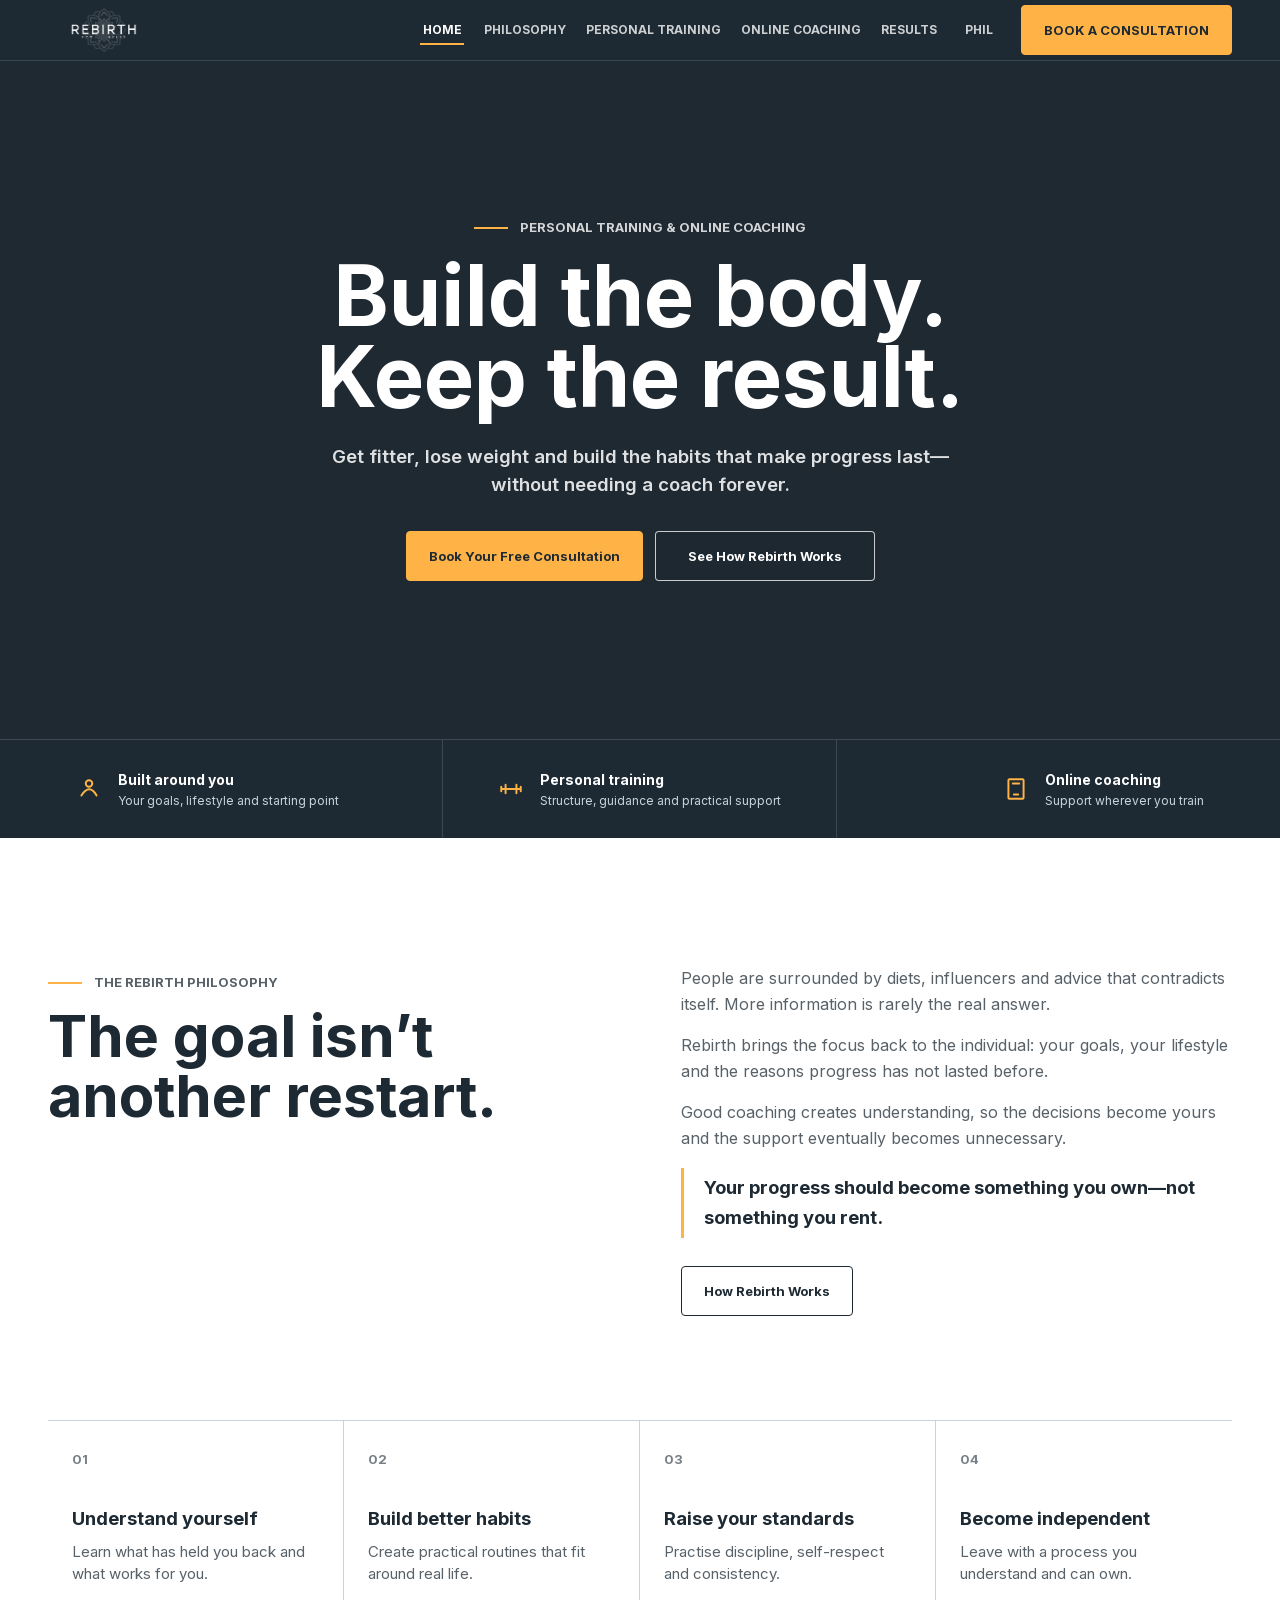
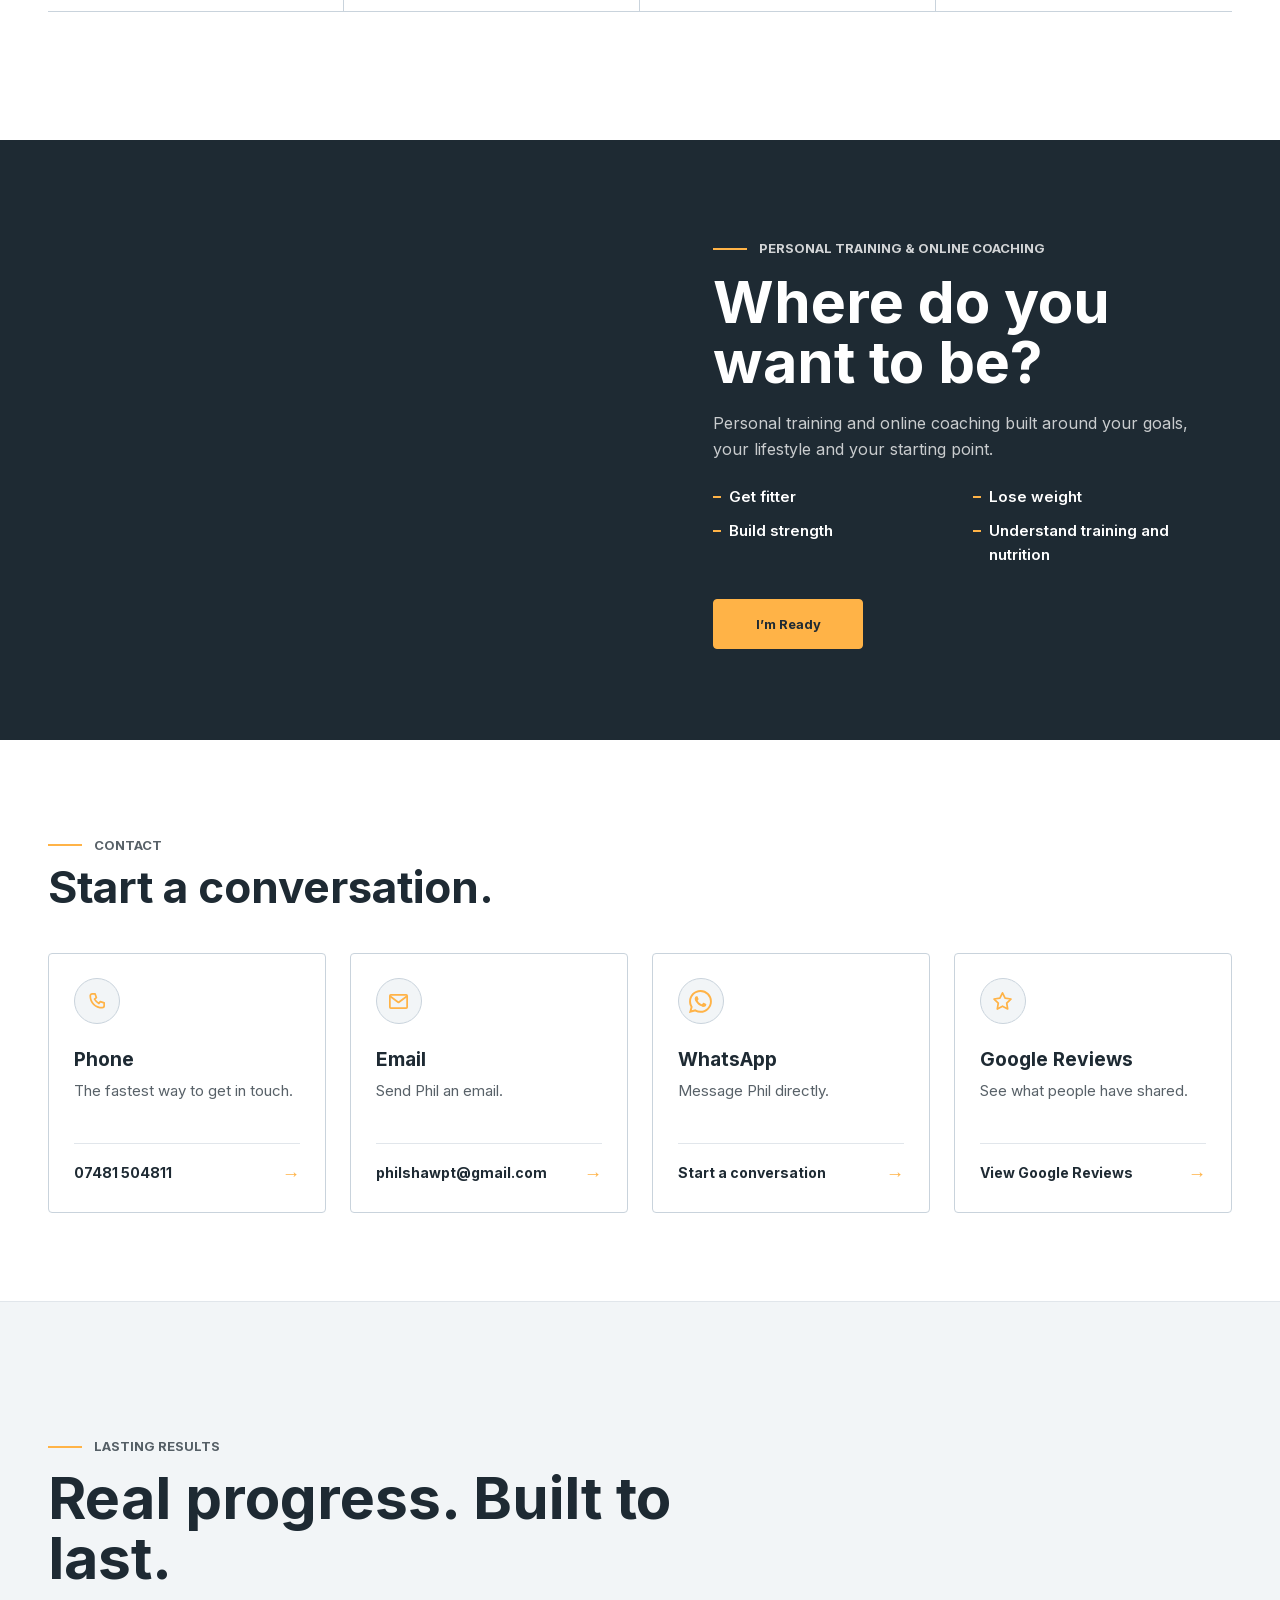
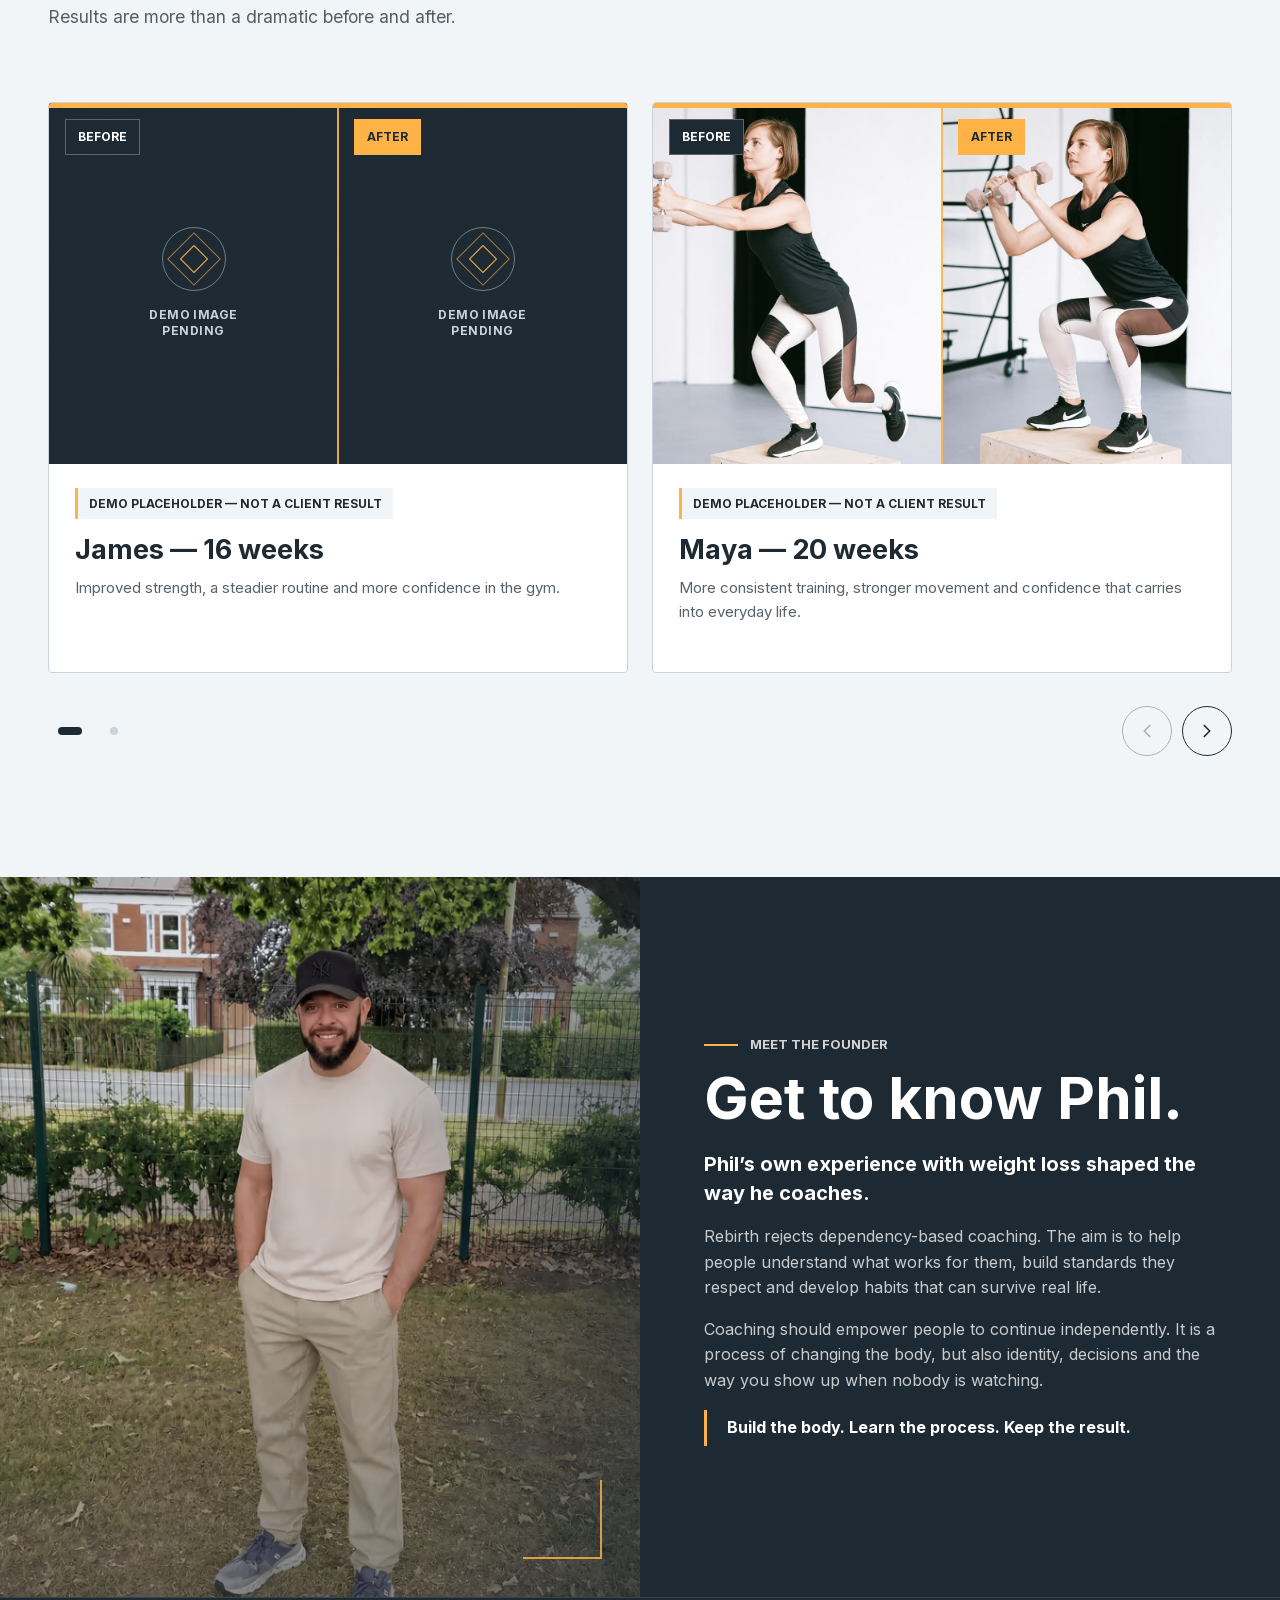
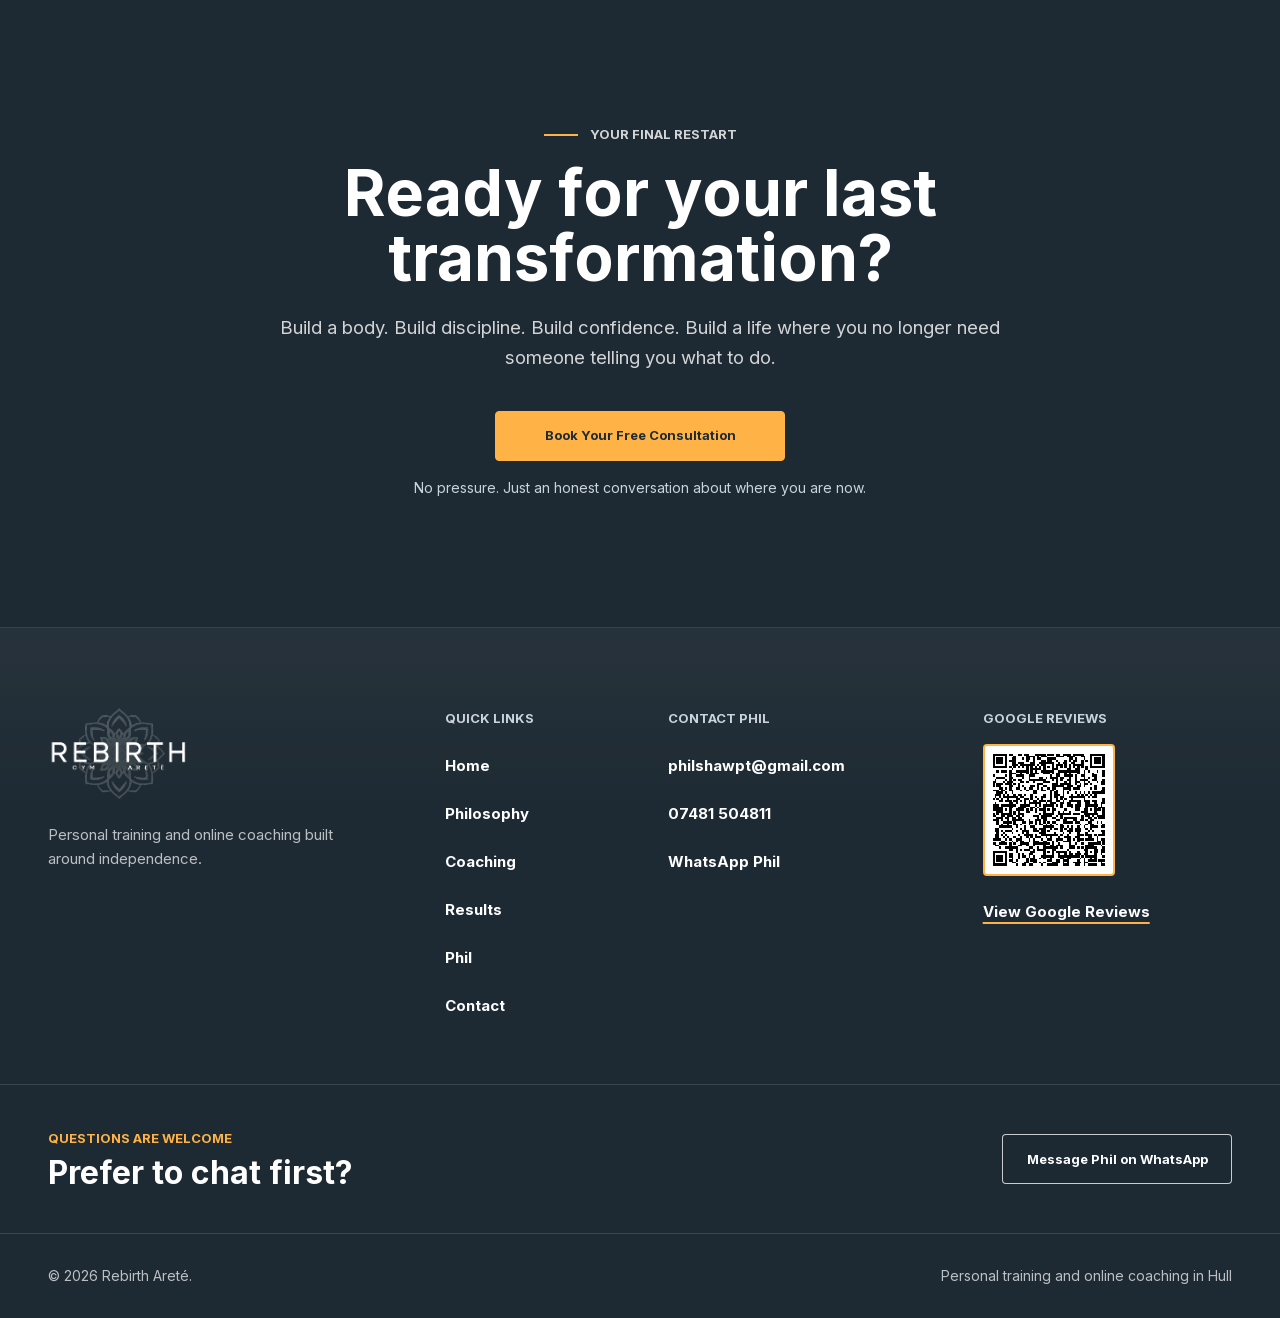
==== commit 126c0cf5: "mobile optimisation" ====
--- a/index.html
+++ b/index.html
@@ -61,7 +61,7 @@
           <a href="#results">Results</a>
           <a href="#founder">Phil</a>
           <a
-            class="button button-small"
+            class="button button-accent button-small"
             href="https://wa.me/447481504811?text=Hi%20Phil%2C%20I%27d%20like%20to%20book%20a%20free%20consultation."
             target="_blank"
             rel="noopener noreferrer"
@@ -79,7 +79,7 @@
             <a href="#results">Results</a>
             <a href="#founder">Phil</a>
             <a
-              class="button button-small"
+              class="button button-accent button-small"
               href="https://wa.me/447481504811?text=Hi%20Phil%2C%20I%27d%20like%20to%20book%20a%20free%20consultation."
               target="_blank"
               rel="noopener noreferrer"
@@ -209,7 +209,7 @@
                 Your progress should become something you own&mdash;not something
                 you rent.
               </p>
-              <a class="button button-primary" href="#method">How Rebirth Works</a>
+              <a class="button button-outline-dark" href="#method">How Rebirth Works</a>
             </div>
           </div>
 
@@ -296,48 +296,80 @@
             <h2 id="contact-title">Start a conversation.</h2>
           </div>
 
-          <article class="contact-method reveal">
-            <svg viewBox="0 0 24 24" aria-hidden="true">
-              <path d="M7.5 4h3l1.4 4-2 1.5a14 14 0 0 0 4.6 4.6l1.5-2 4 1.4v3c0 1.1-.9 2-2 2C10.8 18.5 5.5 13.2 5.5 6c0-1.1.9-2 2-2Z"></path>
-            </svg>
-            <h3>Call or WhatsApp</h3>
-            <p>The fastest way to get in touch.</p>
-            <a class="contact-link" href="tel:+447481504811">07481&nbsp;504811</a>
+          <div class="contact-cards">
             <a
-              class="contact-secondary"
+              class="contact-method reveal"
+              href="tel:+447481504811"
+              aria-label="Call Phil on 07481&nbsp;504811"
+            >
+              <span class="contact-icon" aria-hidden="true">
+                <svg viewBox="0 0 24 24">
+                  <path d="M7.5 4h3l1.4 4-2 1.5a14 14 0 0 0 4.6 4.6l1.5-2 4 1.4v3c0 1.1-.9 2-2 2C10.8 18.5 5.5 13.2 5.5 6c0-1.1.9-2 2-2Z"></path>
+                </svg>
+              </span>
+              <h3>Phone</h3>
+              <p>The fastest way to get in touch.</p>
+              <span class="contact-action">
+                07481&nbsp;504811 <span aria-hidden="true">&rarr;</span>
+              </span>
+            </a>
+
+            <a
+              class="contact-method reveal"
+              href="mailto:philshawpt@gmail.com"
+              aria-label="Email Phil at philshawpt@gmail.com"
+            >
+              <span class="contact-icon" aria-hidden="true">
+                <svg viewBox="0 0 24 24">
+                  <rect x="3" y="5" width="18" height="14" rx="1"></rect>
+                  <path d="m4 7 8 6 8-6"></path>
+                </svg>
+              </span>
+              <h3>Email</h3>
+              <p>Send Phil an email.</p>
+              <span class="contact-action">
+                philshawpt@gmail.com <span aria-hidden="true">&rarr;</span>
+              </span>
+            </a>
+
+            <a
+              class="contact-method contact-method-whatsapp reveal"
               href="https://wa.me/447481504811?text=Hi%20Phil%2C%20I%27d%20like%20to%20book%20a%20free%20consultation."
               target="_blank"
               rel="noopener noreferrer"
-              >Message Phil on WhatsApp</a
-            >
-          </article>
-
-          <article class="contact-method reveal">
-            <svg viewBox="0 0 24 24" aria-hidden="true">
-              <rect x="3" y="5" width="18" height="14" rx="1"></rect>
-              <path d="m4 7 8 6 8-6"></path>
-            </svg>
-            <h3>Email</h3>
-            <p>Send Phil an email.</p>
-            <a class="contact-link" href="mailto:philshawpt@gmail.com"
-              >philshawpt@gmail.com</a
-            >
-          </article>
-
-          <article class="contact-method reveal">
-            <svg viewBox="0 0 24 24" aria-hidden="true">
-              <path d="m12 3 2.7 5.5 6.1.9-4.4 4.3 1 6.1-5.4-2.9-5.4 2.9 1-6.1-4.4-4.3 6.1-.9L12 3Z"></path>
-            </svg>
-            <h3>Google Reviews</h3>
-            <p>See what people have shared.</p>
+              aria-label="Message Phil on WhatsApp (opens in a new tab)"
+            >
+              <span class="contact-icon" aria-hidden="true">
+                <svg viewBox="0 0 16 16">
+                  <path d="M13.601 2.326A7.85 7.85 0 0 0 7.994 0C3.627 0 .068 3.558.064 7.926c0 1.399.366 2.76 1.057 3.965L0 16l4.204-1.102a7.9 7.9 0 0 0 3.79.965h.004c4.368 0 7.926-3.558 7.93-7.93A7.9 7.9 0 0 0 13.6 2.326zM7.994 14.521a6.6 6.6 0 0 1-3.356-.92l-.24-.144-2.494.654.666-2.433-.156-.251a6.56 6.56 0 0 1-1.007-3.505c0-3.626 2.957-6.584 6.591-6.584a6.56 6.56 0 0 1 4.66 1.931 6.56 6.56 0 0 1 1.928 4.66c-.004 3.639-2.961 6.592-6.592 6.592m3.615-4.934c-.197-.099-1.17-.578-1.353-.646-.182-.065-.315-.099-.445.099-.133.197-.513.646-.627.775-.114.133-.232.148-.43.05-.197-.1-.836-.308-1.592-.985-.59-.525-.985-1.175-1.103-1.372-.114-.198-.011-.304.088-.403.087-.088.197-.232.296-.346.1-.114.133-.198.198-.33.065-.134.034-.248-.015-.347-.05-.099-.445-1.076-.612-1.47-.16-.389-.323-.335-.445-.34-.114-.007-.247-.007-.38-.007a.73.73 0 0 0-.529.247c-.182.198-.691.677-.691 1.654s.71 1.916.81 2.049c.098.133 1.394 2.132 3.383 2.992.47.205.84.326 1.129.418.475.152.904.129 1.246.08.38-.058 1.171-.48 1.338-.943.164-.464.164-.86.114-.943-.049-.084-.182-.133-.38-.232"></path>
+                </svg>
+              </span>
+              <h3>WhatsApp</h3>
+              <p>Message Phil directly.</p>
+              <span class="contact-action">
+                Start a conversation <span aria-hidden="true">&rarr;</span>
+              </span>
+            </a>
+
             <a
-              class="contact-link"
+              class="contact-method reveal"
               href="https://share.google/rwGom8G0Z2JJcuaQW"
               target="_blank"
               rel="noopener noreferrer"
-              >View Google Reviews</a
-            >
-          </article>
+              aria-label="View Google Reviews (opens in a new tab)"
+            >
+              <span class="contact-icon" aria-hidden="true">
+                <svg viewBox="0 0 24 24">
+                  <path d="m12 3 2.7 5.5 6.1.9-4.4 4.3 1 6.1-5.4-2.9-5.4 2.9 1-6.1-4.4-4.3 6.1-.9L12 3Z"></path>
+                </svg>
+              </span>
+              <h3>Google Reviews</h3>
+              <p>See what people have shared.</p>
+              <span class="contact-action">
+                View Google Reviews <span aria-hidden="true">&rarr;</span>
+              </span>
+            </a>
+          </div>
         </div>
       </section>
 
@@ -367,8 +399,7 @@
             aria-label="What lasting progress looks like"
           >
             <!-- TEMPORARY DEMO CARD 1: Replace before publishing client results.
-                 Temporary images: demo-result-james-before.* (Pexels 4164467) and
-                 demo-result-james-after.* (Pexels 4164841).
+                 Neutral panels intentionally replace mismatched stock people.
                  Demo copy: "DEMO PLACEHOLDER - NOT A CLIENT RESULT",
                  fictional "James - 16 weeks", and "Improved strength, a steadier
                  routine and more confidence in the gym." -->
@@ -380,38 +411,24 @@
               aria-label="1 of 3: James demo placeholder"
             >
               <div class="transformation-pair">
-                <figure class="transformation-photo">
-                  <picture>
-                    <source
-                      srcset="assets/demo-result-james-before.webp"
-                      type="image/webp"
-                    >
-                    <img
-                      src="assets/demo-result-james-before.jpg"
-                      alt="Demo stock image of a man pausing during a gym session"
-                      width="720"
-                      height="900"
-                      loading="lazy"
-                      decoding="async"
-                    >
-                  </picture>
+                <figure
+                  class="transformation-photo transformation-placeholder"
+                  aria-label="Before image pending &mdash; neutral demo placeholder"
+                >
+                  <span class="placeholder-visual" aria-hidden="true">
+                    <span class="placeholder-shape"></span>
+                    <span class="placeholder-text">Demo image pending</span>
+                  </span>
                   <figcaption>Before</figcaption>
                 </figure>
-                <figure class="transformation-photo">
-                  <picture>
-                    <source
-                      srcset="assets/demo-result-james-after.webp"
-                      type="image/webp"
-                    >
-                    <img
-                      src="assets/demo-result-james-after.jpg"
-                      alt="Demo stock image of the same man lifting dumbbells"
-                      width="720"
-                      height="900"
-                      loading="lazy"
-                      decoding="async"
-                    >
-                  </picture>
+                <figure
+                  class="transformation-photo transformation-placeholder"
+                  aria-label="After image pending &mdash; neutral demo placeholder"
+                >
+                  <span class="placeholder-visual" aria-hidden="true">
+                    <span class="placeholder-shape"></span>
+                    <span class="placeholder-text">Demo image pending</span>
+                  </span>
                   <figcaption>After</figcaption>
                 </figure>
               </div>
@@ -590,12 +607,12 @@
             <source
               type="image/avif"
               srcset="assets/phil-560.avif 560w, assets/phil-840.avif 840w"
-              sizes="(min-width: 900px) 54vw, 100vw"
+              sizes="(min-width: 1440px) 50vw, (min-width: 981px) 720px, 100vw"
             >
             <source
               type="image/webp"
               srcset="assets/phil-560.webp 560w, assets/phil-840.webp 840w"
-              sizes="(min-width: 900px) 54vw, 100vw"
+              sizes="(min-width: 1440px) 50vw, (min-width: 981px) 720px, 100vw"
             >
             <img
               src="assets/phil-840.jpg"
@@ -735,8 +752,8 @@
               <img
                 src="assets/google-review-qr.png"
                 alt="Scan to leave a Google Review"
-                width="200"
-                height="200"
+                width="132"
+                height="132"
                 loading="lazy"
                 decoding="async"
               >
@@ -754,15 +771,15 @@
 
       <div class="container footer-cta reveal">
         <div>
-          <p class="footer-cta-kicker">Your next step</p>
-          <h2>Ready to make a change?</h2>
+          <p class="footer-cta-kicker">Questions are welcome</p>
+          <h2>Prefer to chat first?</h2>
         </div>
         <a
-          class="button button-accent"
-          href="https://wa.me/447481504811?text=Hi%20Phil%2C%20I%27d%20like%20to%20book%20a%20free%20consultation."
+          class="button button-ghost"
+          href="https://wa.me/447481504811?text=Hi%20Phil%2C%20I%27d%20like%20to%20chat%20about%20coaching."
           target="_blank"
           rel="noopener noreferrer"
-          >Book a consultation</a
+          >Message Phil on WhatsApp</a
         >
       </div>
 
--- a/styles.min.css
+++ b/styles.min.css
@@ -1 +1 @@
-@font-face{font-family:Inter;font-style:normal;font-weight:400 700;font-display:swap;src:url("assets/fonts/inter-latin.woff2") format("woff2");unicode-range:U+0000-00FF,U+0131,U+0152-0153,U+02BB-02BC,U+02C6,U+02DA,U+02DC,U+0304,U+0308,U+0329,U+2000-206F,U+20AC,U+2122,U+2191,U+2193,U+2212,U+2215,U+FEFF,U+FFFD}:root{--navy:#1E2A33;--orange:#FFB347;--white:#FFFFFF;--soft:#F2F5F7;--blue-grey:#C9D3DC;--text:var(--navy);--secondary-text:rgba(30, 42, 51, 0.74);--muted-dark:rgba(255, 255, 255, 0.76);--line:var(--blue-grey);--line-soft:rgba(201, 211, 220, 0.56);--header-height:60px;--container:1200px;--site-gutter:48px;--grid-gap:24px;--section-space:8rem;--section-space-compact:5.5rem;--radius:4px}*{box-sizing:border-box}html{scroll-behavior:smooth}body{margin:0;overflow-x:clip;background:var(--white);color:var(--text);font-family:Inter,Arial,sans-serif;font-size:16px;line-height:1.6;text-rendering:optimizeLegibility}img,svg{display:block}img{max-width:100%}a{color:inherit;text-decoration:none}figure,h1,h2,h3,p,ul{margin:0}button,summary{color:inherit;font:inherit}button{cursor:pointer}:focus-visible{outline:3px solid var(--orange);outline-offset:4px}.button-accent:focus-visible,.review-qr:focus-visible{outline-color:var(--white)}.container{width:100%;max-width:calc(var(--container) + (var(--site-gutter) * 2));margin-inline:auto;padding-inline:var(--site-gutter)}.skip-link{position:fixed;top:10px;left:10px;z-index:100;min-height:44px;display:inline-flex;align-items:center;border-radius:2px;background:var(--orange);color:var(--navy);padding:10px 14px;font-weight:700;transform:translateY(-180%);transition:transform 160ms ease}.skip-link:focus{transform:translateY(0)}.site-header{position:sticky;top:0;z-index:50;min-height:var(--header-height);border-bottom:1px solid rgba(201,211,220,.16);background:var(--navy);color:var(--white);transition:border-color 180ms ease,box-shadow 180ms ease}.site-header.is-scrolled{border-bottom-color:rgba(255,179,71,.28);box-shadow:0 10px 30px rgba(30,42,51,.2)}.nav-shell{min-height:var(--header-height);display:flex;align-items:center;justify-content:space-between;gap:28px}.brand,.footer-brand{display:inline-flex;align-items:center;flex:0 0 auto}.brand{min-height:44px}.brand img{width:112px;height:44px;object-fit:contain;filter:brightness(0) invert(1)}.nav-links{display:flex;align-items:center;gap:20px;font-size:11px;font-weight:700;letter-spacing:0;line-height:1;text-transform:uppercase}.nav-links>a:not(.button){position:relative;min-height:44px;display:inline-flex;align-items:center;color:rgba(255,255,255,.78);white-space:nowrap;transition:color 180ms ease}.nav-links>a:not(.button)::after{content:"";position:absolute;right:0;bottom:7px;left:0;height:2px;background:var(--orange);transform:scaleX(0);transform-origin:left;transition:transform 180ms ease}.nav-links>a:not(.button).is-active,.nav-links>a:not(.button):hover{color:var(--white)}.nav-links>a:not(.button).is-active::after,.nav-links>a:not(.button):hover::after{transform:scaleX(1)}.mobile-menu{display:none}.button{min-height:48px;display:inline-flex;align-items:center;justify-content:center;border:1px solid transparent;border-radius:var(--radius);padding:13px 22px;font-size:12px;font-weight:700;letter-spacing:0;line-height:1.25;text-align:center;transition:background-color 180ms ease,border-color 180ms ease,color 180ms ease,transform 180ms ease}.button:hover{transform:translateY(-2px)}.button-small{min-height:44px;background:var(--white);color:var(--navy);padding:10px 14px;font-size:11px;white-space:nowrap}.button-primary:hover,.button-small:hover{background:var(--orange);color:var(--navy)}.button-primary{background:var(--navy);color:var(--white)}.button-accent{background:var(--orange);color:var(--navy)}.button-accent:hover{background:var(--white);color:var(--navy)}.button-ghost{border-color:rgba(255,255,255,.76);background:rgba(30,42,51,.16);color:var(--white)}.button-ghost:hover{border-color:var(--orange);background:var(--orange);color:var(--navy)}.contact-band,.founder-section,.results-section,.section,.service-panel{scroll-margin-top:calc(var(--header-height) + 12px)}.section{padding-block:var(--section-space)}.eyebrow,.result-kicker,.section-label{font-size:12px;font-weight:700;letter-spacing:0;line-height:1.35;text-transform:uppercase}.eyebrow,.section-label{display:inline-flex;align-items:center;gap:12px}.eyebrow::before,.section-label::before{content:"";width:34px;height:2px;flex:0 0 auto;background:var(--orange)}.section-label{color:rgba(30,42,51,.74)}.eyebrow{color:rgba(255,255,255,.8)}h1,h2,h3{font-weight:700;letter-spacing:0}h1{font-size:5.25rem;line-height:.96}h2{font-size:3.65rem;line-height:1.02}h3{font-size:1.15rem;line-height:1.25}.hero{position:relative;min-height:max(620px,calc(82svh - var(--header-height)));display:grid;place-items:center;overflow:hidden;isolation:isolate;background:var(--navy);color:var(--white)}.hero-media,.hero-media img,.hero-overlay{position:absolute;inset:0}.hero-media{z-index:-2}.hero-media img{width:100%;height:100%;object-fit:cover;object-position:center 48%;filter:saturate(.82) contrast(1.04)}.hero-overlay{z-index:-1;background:rgba(30,42,51,.7)}.hero-inner{min-height:inherit;display:grid;place-items:center;padding-block:4rem}.hero-copy{max-width:860px;display:grid;justify-items:center;text-align:center}.hero-copy .eyebrow{margin-bottom:1.25rem}.hero-copy h1 span{display:block}.hero-support{max-width:670px;margin-top:1.5rem;color:rgba(255,255,255,.86);font-size:1.16rem;font-weight:600;line-height:1.55}.hero-actions{display:flex;justify-content:center;gap:12px;margin-top:2rem}.hero-actions .button{min-width:220px}.benefits-strip{border-top:1px solid rgba(201,211,220,.18);background:var(--navy);color:var(--white)}.benefits-grid{min-height:98px;display:grid;grid-template-columns:repeat(3,minmax(0,1fr))}.benefit-item{display:flex;align-items:center;justify-content:center;gap:16px;border-right:1px solid rgba(201,211,220,.18);padding:20px 28px}.benefit-item:first-child{justify-content:flex-start}.benefit-item:last-child{justify-content:flex-end;border-right:0}.benefit-item svg,.contact-method svg,.gallery-button svg{fill:none;stroke:currentColor;stroke-linecap:round;stroke-linejoin:round;stroke-width:1.8}.benefit-item svg{width:26px;height:26px;flex:0 0 auto;color:var(--orange)}.benefit-item p{color:var(--white);font-size:13px;font-weight:700}.benefit-item span{display:block;margin-top:2px;color:var(--blue-grey);font-size:11px;line-height:1.35}.intro-section{background:var(--white)}.intro-layout{display:grid;grid-template-columns:minmax(0,0.82fr) minmax(360px,0.88fr);gap:7.5rem;align-items:start}.intro-heading h2{max-width:520px;margin-top:.9rem}.intro-copy{max-width:560px;color:var(--secondary-text)}.intro-copy>*+*{margin-top:1rem}.intro-copy .ownership-line{border-left:3px solid var(--orange);color:var(--navy);padding:.35rem 0 .35rem 1.25rem;font-size:1.15rem;font-weight:700}.intro-copy .button{margin-top:1.8rem}.method-summary{display:grid;grid-template-columns:repeat(4,minmax(0,1fr));margin-top:6.5rem;border-top:1px solid var(--line);border-bottom:1px solid var(--line);scroll-margin-top:calc(var(--header-height) + 20px)}.method-step{min-height:190px;display:flex;flex-direction:column;border-right:1px solid var(--line);padding:1.75rem 1.5rem 1.6rem;transition:background-color 180ms ease,transform 180ms ease}.method-step:last-child{border-right:0}.method-step>span{color:rgba(30,42,51,.6);font-size:12px;font-weight:700}.method-step h3{margin-top:auto}.method-step p{margin-top:.7rem;color:var(--secondary-text);font-size:14px;line-height:1.5}.method-step:hover{background:var(--soft);transform:translateY(-3px)}.service-panel{position:relative;min-height:clamp(600px,62vh,760px);display:grid;align-items:center;overflow:hidden;isolation:isolate;background:var(--navy);color:var(--white)}.service-media,.service-media img,.service-overlay{position:absolute;inset:0}.service-media{z-index:-2}.service-media img{width:100%;height:100%;object-fit:cover;object-position:center;filter:saturate(.82) contrast(1.03);transition:transform .7s cubic-bezier(.22, 1, .36, 1)}.service-panel:hover .service-media img{transform:scale(1.015)}.service-overlay{z-index:-1;background:linear-gradient(90deg,rgba(30,42,51,.14) 0,rgba(30,42,51,.28) 38%,rgba(30,42,51,.88) 60%,rgba(30,42,51,.96) 100%)}.service-inner{min-height:inherit;display:grid;grid-template-columns:minmax(0,1fr) minmax(390px,0.78fr);align-items:center}.service-copy{grid-column:2;max-width:500px;padding-block:4rem;color:var(--muted-dark)}.service-copy h2{margin-top:.9rem;color:var(--white)}.service-copy>p:not(.eyebrow){margin-top:1.25rem}.outcome-list{display:grid;grid-template-columns:repeat(2,minmax(0,1fr));gap:10px 20px;margin-top:1.4rem;padding:0;list-style:none}.outcome-list li{position:relative;padding-left:16px;color:var(--white);font-size:14px;font-weight:600}.outcome-list li::before{content:"";position:absolute;top:.74em;left:0;width:8px;height:2px;background:var(--orange)}.service-copy .button{min-width:150px;margin-top:2rem}.contact-band{border-bottom:1px solid var(--line-soft);background:var(--white);padding-block:5.5rem}.contact-grid{display:grid;grid-template-columns:1.08fr repeat(3,minmax(0,1fr));align-items:start}.contact-heading{padding-right:3.25rem}.contact-heading h2{margin-top:.65rem;font-size:2.75rem;line-height:1}.contact-method{min-height:240px;display:flex;flex-direction:column;align-items:flex-start;border-left:1px solid var(--line);padding:.2rem 1.6rem 0;transition:background-color 180ms ease,border-color 180ms ease,transform 180ms ease}.contact-method:hover{border-left-color:var(--orange);background:linear-gradient(180deg,rgba(242,245,247,0) 0,rgba(242,245,247,.82) 100%);transform:translateY(-3px)}.contact-method svg{width:24px;height:24px;color:var(--orange)}.contact-method h3{margin-top:1.25rem}.contact-method>p{min-height:48px;margin-top:.45rem;color:var(--secondary-text);font-size:13px}.contact-link{width:100%;min-height:48px;display:inline-flex;align-items:center;justify-content:center;border:1px solid var(--navy);border-radius:var(--radius);color:var(--navy);padding:10px 12px;font-size:12px;font-weight:700;line-height:1.25;text-align:center;overflow-wrap:anywhere;transition:background-color 180ms ease,border-color 180ms ease,color 180ms ease,transform 180ms ease}.contact-link:hover{border-color:var(--orange);background:var(--orange);color:var(--navy);transform:translateY(-2px)}.contact-secondary{min-height:44px;display:inline-flex;align-items:center;margin-top:.35rem;color:var(--navy);font-size:12px;font-weight:700;text-decoration:underline;text-decoration-color:var(--orange);text-decoration-thickness:2px;text-underline-offset:4px}.contact-secondary:hover{color:rgba(30,42,51,.72)}.results-section{overflow:hidden;background:var(--soft);padding-block:8rem 7.5rem}.results-heading{position:relative}.results-heading h2{max-width:760px;margin-top:.8rem}.results-heading>p:last-child{max-width:760px;margin-top:1rem;color:var(--secondary-text);font-size:1.1rem}.results-gallery{margin-top:1.4rem}.results-track{display:flex;align-items:stretch;gap:var(--grid-gap);overflow-x:auto;overscroll-behavior-inline:contain;padding:3rem 0 2rem;scroll-behavior:smooth;scroll-padding-inline:0;scroll-snap-type:inline mandatory;scrollbar-width:none;touch-action:pan-x pan-y}.results-track::-webkit-scrollbar{display:none}.result-card{position:relative;min-width:0;display:flex;flex:0 0 calc((100% - var(--grid-gap))/ 2);flex-direction:column;overflow:hidden;border:1px solid var(--line);border-radius:var(--radius);background:var(--white);color:var(--navy);scroll-snap-align:start;scroll-snap-stop:always;transition:border-color 180ms ease,box-shadow 180ms ease,transform 180ms ease}.result-card::before{content:"";position:absolute;top:0;right:0;left:0;height:5px;background:var(--orange)}.result-card:hover{border-color:var(--orange);box-shadow:0 18px 46px rgba(30,42,51,.11);transform:translateY(-4px)}.transformation-pair{display:grid;grid-template-columns:repeat(2,minmax(0,1fr));gap:2px;background:var(--blue-grey)}.transformation-photo{position:relative;min-width:0;aspect-ratio:4/5;overflow:hidden;background:var(--soft);margin:0}.transformation-photo img,.transformation-photo picture{width:100%;height:100%;display:block}.transformation-photo img{object-fit:cover;object-position:center 32%;transition:transform 420ms cubic-bezier(.22, 1, .36, 1)}.result-card:hover .transformation-photo img{transform:scale(1.025)}.transformation-photo figcaption{position:absolute;top:1rem;left:1rem;min-height:34px;display:inline-flex;align-items:center;border:1px solid rgba(255,255,255,.28);background:var(--navy);color:var(--white);padding:.45rem .7rem;font-size:.72rem;font-weight:800;line-height:1;text-transform:uppercase}.transformation-photo:last-child figcaption{border-color:var(--orange);background:var(--orange);color:var(--navy)}.result-card-copy{min-height:208px;display:flex;flex:1 1 auto;flex-direction:column;align-items:flex-start;padding:1.5rem 1.6rem 1.7rem}.demo-disclosure{width:fit-content;border-left:3px solid var(--orange);background:var(--soft);color:var(--navy);padding:.45rem .65rem;font-size:.7rem;font-weight:800;line-height:1.25;text-transform:uppercase}.result-card h3{margin-top:1rem;font-size:1.7rem;line-height:1.08}.result-card-copy>p:last-child{max-width:620px;margin-top:.75rem;color:var(--secondary-text)}.gallery-controls{display:flex;align-items:center;justify-content:space-between;gap:24px;min-height:52px}.gallery-buttons,.gallery-dots{display:flex;align-items:center}.gallery-dots button{position:relative;width:44px;height:44px;border:0;background:0 0;padding:0}.gallery-dots button::after{content:"";position:absolute;top:50%;left:50%;width:8px;height:8px;border-radius:999px;background:var(--blue-grey);transform:translate(-50%,-50%);transition:width 180ms ease,background-color 180ms ease}.gallery-dots button[aria-current=true]::after{width:24px;background:var(--navy)}.gallery-buttons{gap:10px}.gallery-button{width:50px;height:50px;display:inline-grid;place-items:center;border:1px solid var(--navy);border-radius:50%;background:0 0;color:var(--navy);padding:0;transition:background-color 180ms ease,border-color 180ms ease,color 180ms ease,transform 180ms ease}.gallery-button:hover:not(:disabled){border-color:var(--orange);background:var(--orange);transform:translateY(-2px)}.gallery-button:disabled{cursor:not-allowed;opacity:.34}.gallery-button svg{width:22px;height:22px}.founder-section{position:relative;min-height:720px;overflow:hidden;background:var(--navy);color:var(--white)}.founder-media{position:absolute;inset:0 auto 0 0;width:50%;min-height:720px;overflow:hidden}.founder-media img,.founder-media picture,.founder-media::after{position:absolute;inset:0}.founder-media img{width:100%;height:100%;object-fit:cover;object-position:center;filter:saturate(.84) contrast(1.03);transition:transform .7s cubic-bezier(.22, 1, .36, 1)}.founder-media::after{content:"";background:rgba(30,42,51,.22)}.founder-section:hover .founder-media img{transform:scale(1.015)}.founder-inner{min-height:inherit;display:grid;grid-template-columns:repeat(2,minmax(0,1fr));align-items:center}.founder-copy{grid-column:2;max-width:600px;padding:5rem 0 5rem clamp(3.5rem,5vw,5.5rem);color:var(--muted-dark)}.founder-copy h2{margin-top:.9rem;color:var(--white)}.founder-copy>*+*{margin-top:1rem}.founder-copy .founder-lead{margin-top:1.4rem;color:var(--white);font-size:1.25rem;font-weight:700;line-height:1.45}.founder-principle{border-left:3px solid var(--orange);color:var(--white);padding:.35rem 0 .35rem 1.25rem;font-weight:700}.consultation-section{border-top:1px solid rgba(201,211,220,.14);background:var(--navy);color:var(--white)}.consultation-shell{display:grid;grid-template-columns:minmax(0,1fr);justify-items:center;text-align:center}.consultation-shell>*{min-width:0;max-width:100%}.consultation-shell h2{width:100%;max-width:900px;margin-top:1rem;font-size:4rem}.consultation-copy{width:100%;max-width:760px;margin-top:1.45rem;color:rgba(255,255,255,.8);font-size:1.15rem}.consultation-shell .button{min-width:290px;margin-top:2.4rem}.consultation-note{width:100%;margin-top:1rem;color:var(--blue-grey);font-size:13px}.site-footer{border-top:1px solid rgba(201,211,220,.14);background:linear-gradient(180deg,rgba(201,211,220,.05),transparent 180px),var(--navy);color:rgba(255,255,255,.7)}.footer-main{display:grid;grid-template-columns:minmax(250px,1.25fr) minmax(130px,0.62fr) minmax(220px,0.95fr) minmax(220px,0.9fr);gap:clamp(2.25rem,4vw,4.5rem);align-items:start;padding-block:5rem 3.5rem}.footer-intro{max-width:370px}.footer-brand img{width:142px;height:auto;filter:brightness(0) invert(1)}.footer-intro>p{max-width:320px;margin-top:1rem;font-size:14px}.footer-contact,.footer-links,.footer-review{display:grid;align-content:start;justify-items:start;gap:.25rem}.footer-contact>p,.footer-links>p,.footer-review>p{margin-bottom:.7rem;color:var(--blue-grey);font-size:12px;font-weight:700;text-transform:uppercase}.footer-contact{font-style:normal}.footer-contact a,.footer-links a{min-height:44px;display:inline-flex;align-items:center;color:var(--white);font-size:14px;font-weight:700;text-decoration:underline;text-decoration-color:transparent;text-decoration-thickness:2px;text-underline-offset:5px;transition:color 180ms ease,text-decoration-color 180ms ease}.footer-contact a:hover,.footer-links a:hover{color:var(--orange);text-decoration-color:var(--orange)}.footer-review-content{display:grid;justify-items:start;gap:.85rem}.review-qr{display:inline-flex;border:2px solid var(--orange);border-radius:var(--radius);background:var(--white);padding:8px;transition:background-color 180ms ease,border-color 180ms ease}.review-qr:hover{border-color:var(--white);background:var(--orange)}.review-qr img{width:112px;height:112px;image-rendering:pixelated}.footer-review-link{min-height:44px;display:inline-flex;align-items:center;color:var(--white);font-size:13px;font-weight:700;text-decoration:underline;text-decoration-color:var(--orange);text-decoration-thickness:2px;text-underline-offset:5px}.footer-review-link:hover{color:var(--orange)}.footer-cta{min-height:150px;display:flex;align-items:center;justify-content:space-between;gap:2rem;border-top:1px solid rgba(201,211,220,.16);border-bottom:1px solid rgba(201,211,220,.16);padding-block:2rem}.footer-cta-kicker{color:var(--orange);font-size:11px;font-weight:700;text-transform:uppercase}.footer-cta h2{margin-top:.35rem;color:var(--white);font-size:2rem;line-height:1.1}.footer-cta .button{min-width:190px}.footer-bottom-inner{min-height:84px;display:flex;align-items:center;justify-content:space-between;gap:2rem;font-size:12px}.floating-actions{position:fixed;right:clamp(18px,2.5vw,36px);bottom:clamp(18px,2.5vw,32px);z-index:45;display:grid;justify-items:end;gap:10px;transition:opacity 180ms ease,transform 180ms ease,visibility 180ms ease}.floating-actions.is-suppressed{visibility:hidden;opacity:0;pointer-events:none;transform:translateY(12px)}.back-to-top,.floating-whatsapp{display:inline-flex;align-items:center;justify-content:center;border:1px solid rgba(201,211,220,.5);box-shadow:0 10px 30px rgba(30,42,51,.2)}.back-to-top{width:46px;height:46px;visibility:hidden;border-radius:50%;background:var(--white);color:var(--navy);padding:0;opacity:0;transform:translateY(8px);transition:visibility 180ms ease,opacity 180ms ease,transform 180ms ease,background-color 180ms ease,border-color 180ms ease}.back-to-top.is-visible{visibility:visible;opacity:1;transform:translateY(0)}.back-to-top:hover{border-color:var(--orange);background:var(--orange);transform:translateY(-2px)}.back-to-top svg{width:22px;height:22px;fill:none;stroke:currentColor;stroke-linecap:round;stroke-linejoin:round;stroke-width:2}.floating-whatsapp{min-height:52px;gap:10px;border-color:var(--orange);border-radius:999px;background:var(--orange);color:var(--navy);padding:12px 18px;font-size:13px;font-weight:800;transition:background-color 180ms ease,border-color 180ms ease,color 180ms ease,transform 180ms ease}.floating-whatsapp:hover{border-color:var(--white);background:var(--navy);color:var(--white);transform:translateY(-3px)}.floating-whatsapp:focus-visible{outline-color:var(--navy);box-shadow:0 0 0 3px var(--orange),0 10px 30px rgba(30,42,51,.2)}.floating-whatsapp svg{width:22px;height:22px;flex:0 0 auto;fill:currentColor}.js.reveal-ready .reveal{opacity:0;transform:translateY(16px);transition:opacity 560ms cubic-bezier(.22, 1, .36, 1),transform 560ms cubic-bezier(.22, 1, .36, 1);transition-delay:var(--reveal-delay, 0ms)}.js.reveal-ready .reveal.is-visible{opacity:1;transform:translateY(0)}.js.reveal-ready .contact-method.is-visible:hover,.js.reveal-ready .method-step.is-visible:hover{transform:translateY(-3px)}.js.reveal-ready .result-card.is-visible:hover{transform:translateY(-4px)}.benefit-item:nth-child(2),.contact-method:nth-of-type(3),.footer-main>:nth-child(2),.method-step:nth-child(2),.result-card:nth-child(2){--reveal-delay:70ms}.benefit-item:nth-child(3),.contact-method:nth-of-type(4),.footer-main>:nth-child(3),.method-step:nth-child(3),.result-card:nth-child(3){--reveal-delay:140ms}.footer-main>:nth-child(4),.method-step:nth-child(4){--reveal-delay:210ms}@media (max-width:1200px){:root{--site-gutter:32px;--section-space:7.5rem}.nav-shell{gap:18px}.nav-links-desktop{gap:14px}.brand img{width:102px}.intro-layout{gap:5rem}.contact-method{padding-inline:1.25rem}}@media (max-width:980px){.nav-links-desktop{display:none}.brand img{width:112px}.mobile-menu{position:relative;display:block}.mobile-menu summary{min-height:44px;display:inline-flex;align-items:center;gap:9px;cursor:pointer;list-style:none;border:1px solid rgba(201,211,220,.36);border-radius:2px;padding:10px 12px;color:var(--white);font-size:11px;font-weight:700;text-transform:uppercase}.mobile-menu summary::-webkit-details-marker{display:none}.mobile-menu summary>span,.mobile-menu summary>span::after,.mobile-menu summary>span::before{width:16px;height:2px;display:block;background:var(--orange)}.mobile-menu summary>span{position:relative}.mobile-menu summary>span::after,.mobile-menu summary>span::before{content:"";position:absolute;left:0}.mobile-menu summary>span::before{top:-5px}.mobile-menu summary>span::after{top:5px}.mobile-menu[open] summary{border-color:var(--orange)}.nav-links-mobile{position:absolute;top:calc(100% + 10px);right:0;width:min(310px,calc(100vw - 32px));display:grid;gap:4px;border:1px solid rgba(201,211,220,.22);background:var(--navy);padding:14px;box-shadow:0 20px 46px rgba(30,42,51,.44)}.nav-links-mobile>a:not(.button){min-height:46px;padding-inline:4px}.intro-layout{grid-template-columns:1fr;gap:3rem}.intro-copy,.intro-heading h2{max-width:660px}.contact-grid{grid-template-columns:repeat(3,minmax(0,1fr));gap:3rem 0}.contact-heading{grid-column:1/-1;padding-right:0}.contact-method:first-of-type{border-left:0;padding-left:0;padding-right:2rem}.result-card{flex-basis:100%}.founder-section{min-height:0}.founder-media{position:relative;inset:auto;width:100%;min-height:0;aspect-ratio:1/1}.founder-inner{min-height:0;display:block}.founder-copy{max-width:760px;padding:5.5rem 0 6rem}.footer-main{grid-template-columns:repeat(2,minmax(0,1fr));row-gap:3.5rem}.footer-intro{max-width:410px}}@media (max-width:820px){:root{--site-gutter:24px;--section-space:6.5rem}h1{font-size:4.25rem}h2{font-size:3.15rem}.benefits-grid{grid-template-columns:1fr;padding-block:0.75rem}.benefit-item,.benefit-item:first-child,.benefit-item:last-child{min-height:68px;justify-content:flex-start;border-right:0;border-bottom:1px solid rgba(201,211,220,.16);padding:14px 0}.benefit-item:last-child{border-bottom:0}.method-summary{grid-template-columns:repeat(2,minmax(0,1fr))}.method-step:nth-child(2){border-right:0}.method-step:nth-child(-n+2){border-bottom:1px solid var(--line)}.service-panel{min-height:0;display:block}.service-media{position:relative;inset:auto;z-index:auto;height:min(74vw,480px);display:block}.service-media img{object-position:center}.service-overlay{display:none}.service-inner{min-height:0;display:block}.service-copy{max-width:650px;padding-block:4.5rem 5rem}.results-section{padding-block:6.5rem 6rem}.consultation-shell h2{font-size:3.4rem}}@media (max-width:620px){:root{--header-height:58px;--site-gutter:16px;--grid-gap:14px;--section-space:5.5rem}body{font-size:15px}.brand img{width:104px;height:40px}.hero{min-height:max(680px,calc(100svh - var(--header-height)))}.hero-media img{object-position:center}.hero-overlay{background:rgba(30,42,51,.74)}.hero-inner{padding-block:3.5rem}h1{font-size:2.75rem}.consultation-shell h2,.contact-heading h2,h2{font-size:2.65rem}.hero-support{font-size:1rem}.hero-actions{width:100%;display:grid}.consultation-shell .button,.hero-actions .button,.service-copy .button{width:100%;min-width:0}.intro-layout{gap:2.5rem}.intro-copy .ownership-line{font-size:1.05rem}.intro-copy .button{width:100%}.method-summary{grid-template-columns:1fr;margin-top:4.5rem}.method-step{min-height:170px;border-right:0;border-bottom:1px solid var(--line);padding-inline:0}.method-step:last-child{border-bottom:0}.service-media{height:min(108vw,440px)}.service-copy{padding-block:4rem 4.5rem}.outcome-list{grid-template-columns:1fr}.contact-band{padding-block:4.75rem}.contact-grid{grid-template-columns:1fr;gap:0}.contact-heading{grid-column:auto;margin-bottom:2.5rem}.contact-method,.contact-method:nth-of-type(2){min-height:0;border-top:1px solid var(--line);border-left:0;padding:2rem 0}.contact-method>p{min-height:0;margin-bottom:1.1rem}.results-heading>p:last-child{font-size:1rem}.results-track{padding-top:2.3rem}.result-card{flex-basis:100%}.transformation-photo figcaption{top:.75rem;left:.75rem;min-height:32px;padding:.4rem .6rem;font-size:.68rem}.result-card-copy{min-height:196px;padding:1.25rem 1.2rem 1.45rem}.demo-disclosure{font-size:.65rem}.result-card h3{font-size:1.65rem}.gallery-controls{gap:10px}.gallery-dots button{width:44px}.gallery-button{width:48px;height:48px}.founder-copy{padding:4.75rem 0 5.25rem}.consultation-copy{font-size:1rem}.footer-main{grid-template-columns:1fr;gap:2.75rem;padding-block:4.5rem 3.25rem}.footer-cta{min-height:0;align-items:flex-start;flex-direction:column;padding-block:2.5rem}.review-qr img{width:112px;height:112px}.footer-cta .button{width:100%}.footer-bottom-inner{min-height:104px;align-items:flex-start;flex-direction:column;justify-content:center;gap:.35rem}.floating-actions{right:14px;bottom:14px}.floating-whatsapp{width:54px;min-height:54px;border-radius:50%;padding:0}.floating-whatsapp span{position:absolute;width:1px;height:1px;overflow:hidden;clip:rect(0 0 0 0);clip-path:inset(50%);white-space:nowrap}}@media (max-width:360px){.consultation-shell h2,.contact-heading h2,h2{font-size:2.3rem}}@media (prefers-reduced-motion:reduce){.results-track,html{scroll-behavior:auto}*,::after,::before{transition-duration:0s!important;animation-duration:0s!important;animation-iteration-count:1!important}.back-to-top:hover,.button:hover,.contact-method:hover,.floating-whatsapp:hover,.founder-section:hover .founder-media img,.js.reveal-ready .reveal,.method-step:hover,.result-card:hover,.service-panel:hover .service-media img{transform:none!important}}+@font-face{font-family:Inter;font-style:normal;font-weight:400 700;font-display:swap;src:url(assets/fonts/inter-latin.woff2)format("woff2");unicode-range:U+??,U+131,U+152-153,U+2BB-2BC,U+2C6,U+2DA,U+2DC,U+304,U+308,U+329,U+2000-206F,U+20AC,U+2122,U+2191,U+2193,U+2212,U+2215,U+FEFF,U+FFFD}:root{--navy:#1e2a33;--orange:#ffb347;--white:#fff;--soft:#f2f5f7;--blue-grey:#c9d3dc;--text:var(--navy);--secondary-text:#1e2a33bd;--muted-dark:#ffffffc2;--line:var(--blue-grey);--line-soft:#c9d3dc8f;--header-height:60px;--container:1200px;--site-gutter:48px;--grid-gap:24px;--section-space:8rem;--section-space-compact:5.5rem;--radius:4px}*{box-sizing:border-box}html{scroll-behavior:smooth}body{background:var(--white);color:var(--text);text-rendering:optimizelegibility;margin:0;font-family:Inter,Arial,sans-serif;font-size:16px;line-height:1.6;overflow-x:clip}img,svg{display:block}img{max-width:100%}a{color:inherit;text-decoration:none}h1,h2,h3,p,figure,ul{margin:0}button,summary{color:inherit;font:inherit}button{cursor:pointer}:focus-visible{outline:3px solid var(--orange);outline-offset:3px}.button-accent:focus-visible{outline-color:var(--white);box-shadow:0 0 0 6px var(--navy)}.review-qr:focus-visible{outline-color:var(--white)}.container{width:100%;max-width:calc(var(--container) + (var(--site-gutter) * 2));padding-inline:var(--site-gutter);margin-inline:auto}.skip-link{z-index:100;background:var(--orange);min-height:44px;color:var(--navy);border-radius:2px;align-items:center;padding:10px 14px;font-weight:700;transition:transform .16s;display:inline-flex;position:fixed;top:10px;left:10px;transform:translateY(-180%)}.skip-link:focus{transform:translateY(0)}.site-header{z-index:50;min-height:var(--header-height);background:var(--navy);color:var(--white);border-bottom:1px solid #c9d3dc29;transition:border-color .18s,box-shadow .18s;position:sticky;top:0}.site-header.is-scrolled{border-bottom-color:#ffb34747;box-shadow:0 10px 30px #1e2a3333}.nav-shell{min-height:var(--header-height);justify-content:space-between;align-items:center;gap:28px;display:flex}.brand,.footer-brand{flex:none;align-items:center;display:inline-flex}.brand{min-height:44px}.brand img{object-fit:contain;filter:brightness(0)invert();width:112px;height:44px}.nav-links{letter-spacing:0;text-transform:uppercase;align-items:center;gap:20px;font-size:12px;font-weight:700;line-height:1;display:flex}.nav-links>a:not(.button){color:#ffffffc7;white-space:nowrap;justify-content:center;align-items:center;min-width:44px;min-height:44px;transition:color .18s;display:inline-flex;position:relative}.nav-links>a:not(.button):after{content:"";background:var(--orange);transform-origin:0;height:2px;transition:transform .18s;position:absolute;bottom:7px;left:0;right:0;transform:scaleX(0)}.nav-links>a:not(.button):hover,.nav-links>a:not(.button).is-active{color:var(--white)}.nav-links>a:not(.button):hover:after,.nav-links>a:not(.button).is-active:after{transform:scaleX(1)}.mobile-menu{display:none}.button{border-radius:var(--radius);letter-spacing:0;text-align:center;border:1px solid #0000;justify-content:center;align-items:center;min-height:50px;padding:13px 22px;font-size:13px;font-weight:700;line-height:1.25;transition:background-color .18s,border-color .18s,color .18s,box-shadow .18s,transform .18s;display:inline-flex}.button:hover{transform:translateY(-2px)}.button-small{white-space:nowrap}.button-accent{border-color:var(--orange);background:var(--orange);color:var(--navy)}.button-accent:hover{border-color:var(--navy);background:var(--orange);color:var(--navy);box-shadow:0 10px 24px #1e2a3333}.button-outline-dark{border-color:var(--navy);color:var(--navy);background:0 0}.button-outline-dark:hover{background:var(--navy);color:var(--white);box-shadow:0 10px 24px #1e2a3324}.button-ghost{color:var(--white);background:#1e2a3329;border-color:#ffffffc2}.button-ghost:hover{border-color:var(--white);background:var(--white);color:var(--navy);box-shadow:0 10px 24px #1e2a3338}.section,.service-panel,.contact-band,.results-section,.founder-section{scroll-margin-top:calc(var(--header-height) + 12px)}.section{padding-block:var(--section-space)}.section-label,.eyebrow,.result-kicker{letter-spacing:0;text-transform:uppercase;font-size:13px;font-weight:700;line-height:1.35}.section-label,.eyebrow{align-items:center;gap:12px;display:inline-flex}.section-label:before,.eyebrow:before{content:"";background:var(--orange);flex:none;width:34px;height:2px}.section-label{color:#1e2a33bd}.eyebrow{color:#fffc}h1,h2,h3{letter-spacing:0;font-weight:700}h1{font-size:5.25rem;line-height:.96}h2{font-size:3.65rem;line-height:1.02}h3{font-size:1.15rem;line-height:1.25}.hero{min-height:max(620px, calc(82svh - var(--header-height)));isolation:isolate;background:var(--navy);color:var(--white);place-items:center;display:grid;position:relative;overflow:hidden}.hero-media,.hero-media img,.hero-overlay{position:absolute;inset:0}.hero-media{z-index:-2}.hero-media img{object-fit:cover;object-position:center 48%;filter:saturate(.82)contrast(1.04);width:100%;height:100%}.hero-overlay{z-index:-1;background:#1e2a33b3}.hero-inner{min-height:inherit;place-items:center;padding-block:4rem;display:grid}.hero-copy{text-align:center;justify-items:center;max-width:860px;display:grid}.hero-copy .eyebrow{margin-bottom:1.25rem}.hero-copy h1 span{display:block}.hero-support{color:#ffffffdb;max-width:670px;margin-top:1.5rem;font-size:1.16rem;font-weight:600;line-height:1.55}.hero-actions{justify-content:center;gap:12px;margin-top:2rem;display:flex}.hero-actions .button{min-width:220px}.benefits-strip{background:var(--navy);color:var(--white);border-top:1px solid #c9d3dc2e}.benefits-grid{grid-template-columns:repeat(3,minmax(0,1fr));min-height:98px;display:grid}.benefit-item{border-right:1px solid #c9d3dc2e;justify-content:center;align-items:center;gap:16px;padding:20px 28px;display:flex}.benefit-item:first-child{justify-content:flex-start}.benefit-item:last-child{border-right:0;justify-content:flex-end}.benefit-item svg,.contact-method svg,.gallery-button svg{fill:none;stroke:currentColor;stroke-linecap:round;stroke-linejoin:round;stroke-width:1.8px}.benefit-item svg{width:26px;height:26px;color:var(--orange);flex:none}.benefit-item p{color:var(--white);font-size:14px;font-weight:700}.benefit-item span{color:var(--blue-grey);margin-top:2px;font-size:12px;line-height:1.35;display:block}.intro-section{background:var(--white)}.intro-layout{grid-template-columns:minmax(0,.82fr) minmax(360px,.88fr);align-items:start;gap:7.5rem;display:grid}.intro-heading h2{max-width:520px;margin-top:.9rem}.intro-copy{max-width:560px;color:var(--secondary-text)}.intro-copy>*+*{margin-top:1rem}.intro-copy .ownership-line{border-left:3px solid var(--orange);color:var(--navy);padding:.35rem 0 .35rem 1.25rem;font-size:1.15rem;font-weight:700}.intro-copy .button{margin-top:1.8rem}.method-summary{border-top:1px solid var(--line);border-bottom:1px solid var(--line);scroll-margin-top:calc(var(--header-height) + 20px);grid-template-columns:repeat(4,minmax(0,1fr));margin-top:6.5rem;display:grid}.method-step{border-right:1px solid var(--line);flex-direction:column;min-height:190px;padding:1.75rem 1.5rem 1.6rem;transition:background-color .18s,transform .18s;display:flex}.method-step:last-child{border-right:0}.method-step>span{color:#1e2a3399;font-size:13px;font-weight:700}.method-step h3{margin-top:auto}.method-step p{color:var(--secondary-text);margin-top:.7rem;font-size:15px;line-height:1.5}.method-step:hover{background:var(--soft);transform:translateY(-3px)}.service-panel{isolation:isolate;background:var(--navy);min-height:clamp(600px,62vh,760px);color:var(--white);align-items:center;display:grid;position:relative;overflow:hidden}.service-media,.service-media img,.service-overlay{position:absolute;inset:0}.service-media{z-index:-2}.service-media img{object-fit:cover;object-position:center;filter:saturate(.82)contrast(1.03);width:100%;height:100%;transition:transform .7s cubic-bezier(.22,1,.36,1)}.service-panel:hover .service-media img{transform:scale(1.015)}.service-overlay{z-index:-1;background:linear-gradient(90deg,#1e2a3324 0%,#1e2a3347 38%,#1e2a33e0 60%,#1e2a33f5 100%)}.service-inner{min-height:inherit;grid-template-columns:minmax(0,1fr) minmax(390px,.78fr);align-items:center;display:grid}.service-copy{max-width:500px;color:var(--muted-dark);grid-column:2;padding-block:4rem}.service-copy h2{color:var(--white);margin-top:.9rem}.service-copy>p:not(.eyebrow){margin-top:1.25rem}.outcome-list{grid-template-columns:repeat(2,minmax(0,1fr));gap:10px 20px;margin-top:1.4rem;padding:0;list-style:none;display:grid}.outcome-list li{color:var(--white);padding-left:16px;font-size:15px;font-weight:600;position:relative}.outcome-list li:before{content:"";background:var(--orange);width:8px;height:2px;position:absolute;top:.74em;left:0}.service-copy .button{min-width:150px;margin-top:2rem}.contact-band{border-bottom:1px solid var(--line-soft);background:var(--white);padding-block:5.5rem}.contact-grid{display:block}.contact-heading{max-width:760px}.contact-heading h2{margin-top:.65rem;font-size:2.75rem;line-height:1}.contact-cards{gap:var(--grid-gap);grid-template-columns:repeat(4,minmax(0,1fr));margin-top:2.75rem;display:grid}.contact-method{border:1px solid var(--line);border-radius:var(--radius);background:var(--white);flex-direction:column;align-items:flex-start;min-width:0;min-height:260px;padding:1.55rem;transition:background-color .18s,border-color .18s,box-shadow .18s,transform .18s;display:flex;position:relative;overflow:hidden}.contact-method:after{content:"";background:var(--orange);transform-origin:0;height:3px;transition:transform .18s;position:absolute;bottom:0;left:0;right:0;transform:scaleX(0)}.contact-method:hover{border-color:var(--orange);background:var(--soft);transform:translateY(-3px);box-shadow:0 16px 38px #1e2a331a}.contact-method:hover:after,.contact-method:focus-visible:after{transform:scaleX(1)}.contact-icon{border:1px solid var(--line);background:var(--soft);width:46px;height:46px;color:var(--orange);border-radius:50%;place-items:center;display:inline-grid}.contact-icon svg{width:23px;height:23px}.contact-method-whatsapp .contact-icon svg{fill:currentColor;stroke:none}.contact-method h3{margin-top:1.4rem;font-size:1.2rem}.contact-method p{color:var(--secondary-text);margin-top:.55rem;font-size:15px;line-height:1.5}.contact-action{border-top:1px solid var(--line-soft);width:100%;min-height:44px;color:var(--navy);overflow-wrap:anywhere;justify-content:space-between;align-items:center;gap:12px;margin-top:auto;padding-top:1rem;font-size:14px;font-weight:700;line-height:1.35;display:flex}.contact-action>span{color:var(--orange);flex:none;font-size:1.15rem;transition:transform .18s}.contact-method:hover .contact-action>span{transform:translate(3px)}.results-section{background:var(--soft);padding-block:8rem 7.5rem;overflow:hidden}.results-heading{position:relative}.results-heading h2{max-width:760px;margin-top:.8rem}.results-heading>p:last-child{max-width:760px;color:var(--secondary-text);margin-top:1rem;font-size:1.1rem}.results-gallery{margin-top:1.4rem}.results-track{align-items:stretch;gap:var(--grid-gap);overscroll-behavior-inline:contain;scroll-behavior:smooth;scroll-snap-type:inline mandatory;scrollbar-width:none;touch-action:pan-x pan-y;padding:3rem 0 2rem;scroll-padding-inline:0;display:flex;overflow-x:auto}.results-track::-webkit-scrollbar{display:none}.result-card{flex:0 0 calc((100% - var(--grid-gap)) / 2);border:1px solid var(--line);border-radius:var(--radius);background:var(--white);min-width:0;color:var(--navy);isolation:isolate;scroll-snap-align:start;scroll-snap-stop:always;flex-direction:column;transition:border-color .18s,box-shadow .18s,transform .18s;display:flex;position:relative;overflow:hidden}.result-card:before{content:"";background:var(--orange);z-index:3;height:5px;position:absolute;top:0;left:0;right:0}.result-card:hover{border-color:var(--orange);transform:translateY(-4px);box-shadow:0 18px 46px #1e2a331c}.transformation-pair{background:var(--soft);grid-template-columns:repeat(2,minmax(0,1fr));gap:0;display:grid;position:relative;overflow:hidden}.transformation-pair:after{content:"";z-index:2;background:#ffb347e6;width:2px;position:absolute;top:0;bottom:0;left:50%;transform:translate(-1px)}.transformation-photo{aspect-ratio:4/5;background:var(--soft);min-width:0;margin:0;position:relative;overflow:hidden}.transformation-photo picture,.transformation-photo img{width:100%;height:100%;display:block}.transformation-photo img{object-fit:cover;object-position:center;transition:transform .42s cubic-bezier(.22,1,.36,1)}.result-card:hover .transformation-photo img{transform:scale(1.015)}.transformation-placeholder{background:linear-gradient(145deg, #1e2a33f7, #1e2a33e0), var(--navy);place-items:center;display:grid}.transformation-placeholder:nth-child(2){background:linear-gradient(145deg, #1e2a33e6, #1e2a33fa), var(--navy)}.placeholder-visual{width:min(72%,150px);color:var(--blue-grey);text-align:center;justify-items:center;gap:1rem;display:grid}.placeholder-shape{border:1px solid #c9d3dc7a;border-radius:50%;width:64px;height:64px;display:block;position:relative}.placeholder-shape:before,.placeholder-shape:after{content:"";border:1px solid #ffb3479e;position:absolute;inset:12px;transform:rotate(45deg)}.placeholder-shape:after{border-color:var(--orange);inset:21px}.placeholder-text{letter-spacing:.04em;text-transform:uppercase;font-size:12px;font-weight:700;line-height:1.35}.transformation-photo figcaption{background:var(--navy);min-height:36px;color:var(--white);text-transform:uppercase;border:1px solid #ffffff47;align-items:center;padding:.48rem .75rem;font-size:12px;font-weight:800;line-height:1;display:inline-flex;position:absolute;top:1rem;left:1rem}.transformation-photo:last-child figcaption{border-color:var(--orange);background:var(--orange);color:var(--navy)}.result-card-copy{flex-direction:column;flex:auto;align-items:flex-start;min-height:208px;padding:1.5rem 1.6rem 1.7rem;display:flex}.demo-disclosure{border-left:3px solid var(--orange);background:var(--soft);width:fit-content;color:var(--navy);text-transform:uppercase;padding:.5rem .7rem;font-size:12px;font-weight:800;line-height:1.25}.result-card h3{margin-top:1rem;font-size:1.7rem;line-height:1.08}.result-card-copy>p:last-child{max-width:620px;color:var(--secondary-text);margin-top:.75rem;font-size:15px}.gallery-controls{justify-content:space-between;align-items:center;gap:24px;min-height:52px;display:flex}.gallery-dots,.gallery-buttons{align-items:center;display:flex}.gallery-dots button{background:0 0;border:0;width:44px;height:44px;padding:0;position:relative}.gallery-dots button:after{content:"";background:var(--blue-grey);border-radius:999px;width:8px;height:8px;transition:width .18s,background-color .18s;position:absolute;top:50%;left:50%;transform:translate(-50%,-50%)}.gallery-dots button[aria-current=true]:after{background:var(--navy);width:24px}.gallery-buttons{gap:10px}.gallery-button{border:1px solid var(--navy);width:50px;height:50px;color:var(--navy);background:0 0;border-radius:50%;place-items:center;padding:0;transition:background-color .18s,border-color .18s,color .18s,transform .18s;display:inline-grid}.gallery-button:hover:not(:disabled){border-color:var(--orange);background:var(--orange);transform:translateY(-2px)}.gallery-button:disabled{cursor:not-allowed;opacity:.34}.gallery-button svg{width:22px;height:22px}.founder-section{background:var(--navy);min-height:720px;color:var(--white);position:relative;overflow:hidden}.founder-media{--founder-scale:1.1;--founder-hover-scale:1.115;width:50%;min-height:720px;position:absolute;inset:0 auto 0 0;overflow:hidden}.founder-media picture,.founder-media img,.founder-media:after{position:absolute;inset:0}.founder-media picture{overflow:hidden}.founder-media img{object-fit:cover;object-position:50% 18%;filter:saturate(.78)contrast(1.06)brightness(.94);width:100%;height:100%;transform:scale(var(--founder-scale));transform-origin:50% 28%;transition:transform .7s cubic-bezier(.22,1,.36,1)}.founder-media:after{content:"";z-index:1;background:linear-gradient(90deg,#1e2a3314 0%,#1e2a330a 58%,#1e2a338a 100%),linear-gradient(#0000 58%,#1e2a3347)}.founder-media:before{content:"";z-index:2;border-bottom:2px solid #ffb347d1;border-right:2px solid #ffb347d1;width:clamp(52px,6vw,82px);height:clamp(52px,6vw,82px);position:absolute;bottom:clamp(18px,3vw,40px);right:clamp(18px,3vw,40px)}.founder-section:hover .founder-media img{transform:scale(var(--founder-hover-scale))}.founder-inner{min-height:inherit;grid-template-columns:repeat(2,minmax(0,1fr));align-items:center;display:grid}.founder-copy{max-width:600px;color:var(--muted-dark);grid-column:2;padding:5rem 0 5rem clamp(3.5rem,5vw,5.5rem)}.founder-copy h2{color:var(--white);margin-top:.9rem}.founder-copy>*+*{margin-top:1rem}.founder-copy .founder-lead{color:var(--white);margin-top:1.4rem;font-size:1.25rem;font-weight:700;line-height:1.45}.founder-principle{border-left:3px solid var(--orange);color:var(--white);padding:.35rem 0 .35rem 1.25rem;font-weight:700}.consultation-section{background:var(--navy);color:var(--white);border-top:1px solid #c9d3dc24}.consultation-shell{text-align:center;grid-template-columns:minmax(0,1fr);justify-items:center;display:grid}.consultation-shell>*{min-width:0;max-width:100%}.consultation-shell h2{width:100%;max-width:900px;margin-top:1rem;font-size:4rem}.consultation-copy{color:#fffc;width:100%;max-width:760px;margin-top:1.45rem;font-size:1.15rem}.consultation-shell .button{min-width:290px;margin-top:2.4rem}.consultation-note{width:100%;color:var(--blue-grey);margin-top:1rem;font-size:14px}.site-footer{background:linear-gradient(180deg, #c9d3dc0d, transparent 180px), var(--navy);color:#ffffffb3;border-top:1px solid #c9d3dc24}.footer-main{grid-template-columns:minmax(250px,1.25fr) minmax(130px,.62fr) minmax(220px,.95fr) minmax(220px,.9fr);align-items:start;gap:clamp(2.25rem,4vw,4.5rem);padding-block:5rem 3.5rem;display:grid}.footer-intro{max-width:370px}.footer-brand img{filter:brightness(0)invert();width:142px;height:auto}.footer-intro>p{max-width:320px;margin-top:1rem;font-size:15px}.footer-links,.footer-contact,.footer-review{align-content:start;justify-items:start;gap:.25rem;display:grid}.footer-links>p,.footer-contact>p,.footer-review>p{color:var(--blue-grey);text-transform:uppercase;margin-bottom:.7rem;font-size:13px;font-weight:700}.footer-contact{font-style:normal}.footer-links a,.footer-contact a{min-width:44px;min-height:44px;color:var(--white);text-underline-offset:5px;align-items:center;font-size:15px;font-weight:700;text-decoration:underline 2px #0000;transition:color .18s,text-decoration-color .18s;display:inline-flex}.footer-links a:hover,.footer-contact a:hover{color:var(--orange);text-decoration-color:var(--orange)}.footer-review-content{justify-items:start;gap:.85rem;display:grid}.review-qr{border:2px solid var(--orange);border-radius:var(--radius);background:var(--white);padding:8px;transition:background-color .18s,border-color .18s;display:inline-flex}.review-qr:hover{border-color:var(--white);background:var(--orange)}.review-qr img{width:112px;height:112px;image-rendering:pixelated}.footer-review-link{min-height:44px;color:var(--white);text-decoration:underline;text-decoration-color:var(--orange);text-underline-offset:5px;align-items:center;font-size:15px;font-weight:700;text-decoration-thickness:2px;display:inline-flex}.footer-review-link:hover{color:var(--orange)}.footer-cta{border-top:1px solid #c9d3dc29;border-bottom:1px solid #c9d3dc29;justify-content:space-between;align-items:center;gap:2rem;min-height:150px;padding-block:2rem;display:flex}.footer-cta-kicker{color:var(--orange);text-transform:uppercase;font-size:13px;font-weight:700}.footer-cta h2{color:var(--white);margin-top:.35rem;font-size:2rem;line-height:1.1}.footer-cta .button{min-width:230px}.footer-bottom-inner{justify-content:space-between;align-items:center;gap:2rem;min-height:84px;font-size:14px;display:flex}.floating-actions{right:max(clamp(18px, 2.5vw, 36px), env(safe-area-inset-right));bottom:max(clamp(18px, 2.5vw, 32px), env(safe-area-inset-bottom));z-index:45;justify-items:end;gap:10px;transition:opacity .18s,visibility .18s;display:grid;position:fixed}.floating-actions.is-suppressed{visibility:hidden;opacity:0;pointer-events:none}.back-to-top,.floating-whatsapp{border:1px solid #c9d3dc80;justify-content:center;align-items:center;display:inline-flex;box-shadow:0 10px 30px #1e2a3333}.back-to-top{visibility:hidden;background:var(--white);width:46px;height:46px;color:var(--navy);opacity:0;border-radius:50%;padding:0;transition:visibility .18s,opacity .18s,transform .18s,background-color .18s,border-color .18s;transform:translateY(8px)}.back-to-top.is-visible{visibility:visible;opacity:1;transform:translateY(0)}.back-to-top:hover{border-color:var(--orange);background:var(--orange);transform:translateY(-2px)}.back-to-top svg{fill:none;stroke:currentColor;stroke-linecap:round;stroke-linejoin:round;stroke-width:2px;width:22px;height:22px}.floating-whatsapp{border-color:var(--orange);background:var(--orange);min-height:52px;color:var(--navy);border-radius:999px;gap:10px;padding:12px 18px;font-size:13px;font-weight:800;transition:background-color .18s,border-color .18s,color .18s,transform .18s}.floating-whatsapp:hover{border-color:var(--white);background:var(--navy);color:var(--white);transform:translateY(-3px)}.floating-whatsapp:focus-visible{outline-color:var(--white);box-shadow:0 0 0 6px var(--navy), 0 10px 30px #1e2a3333}.floating-whatsapp svg{fill:currentColor;flex:none;width:22px;height:22px}.js.reveal-ready .reveal{opacity:0;transition:opacity .56s cubic-bezier(.22,1,.36,1),transform .56s cubic-bezier(.22,1,.36,1);transition-delay:var(--reveal-delay,0s);transform:translateY(16px)}.js.reveal-ready .reveal.is-visible{opacity:1;transform:translateY(0)}.js.reveal-ready .method-step.is-visible:hover,.js.reveal-ready .contact-method.is-visible:hover{transform:translateY(-3px)}.js.reveal-ready .result-card.is-visible:hover{transform:translateY(-4px)}.benefit-item:nth-child(2),.method-step:nth-child(2),.contact-method:nth-child(2),.result-card:nth-child(2),.footer-main>:nth-child(2){--reveal-delay:70ms}.benefit-item:nth-child(3),.method-step:nth-child(3),.contact-method:nth-child(3),.result-card:nth-child(3),.footer-main>:nth-child(3){--reveal-delay:.14s}.method-step:nth-child(4),.contact-method:nth-child(4),.footer-main>:nth-child(4){--reveal-delay:.21s}@media (width<=1200px){:root{--site-gutter:32px;--section-space:7.5rem}.nav-shell{gap:18px}.nav-links-desktop{gap:14px}.brand img{width:102px}.intro-layout{gap:5rem}.contact-method{padding-inline:1.25rem}}@media (width<=1100px){.contact-cards,.footer-main{grid-template-columns:repeat(2,minmax(0,1fr))}.contact-method{min-height:240px}.footer-main{row-gap:3.5rem}}@media (width<=980px){.nav-links-desktop{display:none}.brand img{width:112px}.mobile-menu{display:block;position:relative}.mobile-menu summary{cursor:pointer;min-height:44px;color:var(--white);text-transform:uppercase;border:1px solid #c9d3dc5c;border-radius:2px;align-items:center;gap:9px;padding:10px 12px;font-size:12px;font-weight:700;list-style:none;display:inline-flex}.mobile-menu summary::-webkit-details-marker{display:none}.mobile-menu summary>span,.mobile-menu summary>span:before,.mobile-menu summary>span:after{background:var(--orange);width:16px;height:2px;display:block}.mobile-menu summary>span{position:relative}.mobile-menu summary>span:before,.mobile-menu summary>span:after{content:"";position:absolute;left:0}.mobile-menu summary>span:before{top:-5px}.mobile-menu summary>span:after{top:5px}.mobile-menu[open] summary{border-color:var(--orange)}.nav-links-mobile{background:var(--navy);border:1px solid #c9d3dc38;gap:4px;width:min(310px,100vw - 32px);padding:14px;display:grid;position:absolute;top:calc(100% + 10px);right:0;box-shadow:0 20px 46px #1e2a3370}.nav-links-mobile>a:not(.button){min-height:46px;padding-inline:4px}.intro-layout{grid-template-columns:1fr;gap:3rem}.intro-heading h2,.intro-copy{max-width:660px}.result-card{flex-basis:100%}.founder-section{min-height:0}.founder-media{--founder-scale:1.15;--founder-hover-scale:1.165;aspect-ratio:4/3;width:100%;min-height:0;position:relative;inset:auto}.founder-media img{object-position:50% 18%;transform-origin:50% 28%}.founder-media:after{background:linear-gradient(#0000 54%,#1e2a336b),linear-gradient(90deg,#1e2a331a,#0000 52%)}.founder-inner{min-height:0;display:block}.founder-copy{max-width:760px;padding:5.5rem 0 6rem}.footer-intro{max-width:410px}}@media (width<=820px){:root{--site-gutter:24px;--section-space:6.5rem}h1{font-size:4.25rem}h2{font-size:3.15rem}.benefits-grid{grid-template-columns:1fr;padding-block:.75rem}.benefit-item,.benefit-item:first-child,.benefit-item:last-child{border-bottom:1px solid #c9d3dc29;border-right:0;justify-content:flex-start;min-height:68px;padding:14px 0}.benefit-item:last-child{border-bottom:0}.method-summary{grid-template-columns:repeat(2,minmax(0,1fr))}.method-step:nth-child(2){border-right:0}.method-step:nth-child(-n+2){border-bottom:1px solid var(--line)}.service-panel{min-height:0;display:block}.service-media{z-index:auto;height:min(74vw,480px);display:block;position:relative;inset:auto}.service-media img{object-position:center}.service-overlay{display:none}.service-inner{min-height:0;display:block}.service-copy{max-width:650px;padding-block:4.5rem 5rem}.results-section{padding-block:6.5rem 6rem}.consultation-shell h2{font-size:3.4rem}}@media (width<=620px){:root{--header-height:58px;--site-gutter:16px;--grid-gap:14px;--section-space:5.5rem}.brand img{width:104px;height:40px}.hero{min-height:max(680px, calc(100svh - var(--header-height)))}.hero-media img{object-position:center}.hero-overlay{background:#1e2a33bd}.hero-inner{padding-block:3.5rem}h1{font-size:2.75rem}h2,.contact-heading h2,.consultation-shell h2{font-size:2.65rem}.hero-support{font-size:1rem}.hero-actions{width:100%;display:grid}.hero-actions .button,.service-copy .button,.consultation-shell .button{width:100%;min-width:0}.intro-layout{gap:2.5rem}.intro-copy .ownership-line{font-size:1.05rem}.intro-copy .button{width:100%}.method-summary{grid-template-columns:1fr;margin-top:4.5rem}.method-step{border-right:0;border-bottom:1px solid var(--line);min-height:170px;padding-inline:0}.method-step:last-child{border-bottom:0}.service-media{height:min(108vw,440px)}.service-copy{padding-block:4rem 4.5rem}.outcome-list{grid-template-columns:1fr}.contact-band{padding-block:4.75rem}.contact-grid{display:block}.contact-heading{margin-bottom:2.5rem}.contact-cards{grid-template-columns:1fr;gap:14px;margin-top:0}.contact-method{min-height:225px;padding:1.4rem}.results-heading>p:last-child{font-size:1rem}.results-track{padding-top:2.3rem}.result-card{flex-basis:100%}.transformation-photo figcaption{min-height:32px;padding:.4rem .6rem;font-size:12px;top:.75rem;left:.75rem}.placeholder-visual{gap:.75rem;transform:translateY(8px)}.placeholder-shape{width:56px;height:56px}.result-card-copy{min-height:196px;padding:1.25rem 1.2rem 1.45rem}.demo-disclosure{font-size:12px}.result-card h3{font-size:1.65rem}.gallery-controls{gap:10px}.gallery-dots button{width:44px}.gallery-button{width:48px;height:48px}.founder-copy{padding:4.75rem 0 5.25rem}.consultation-copy{font-size:1rem}.footer-main{grid-template-columns:1fr;gap:2.75rem;padding-block:4.5rem 3.25rem}.footer-cta{flex-direction:column;align-items:flex-start;min-height:0;padding-block:2.5rem}.review-qr img{width:112px;height:112px}.footer-cta .button{width:100%}.footer-bottom-inner{flex-direction:column;justify-content:center;align-items:flex-start;gap:.35rem;min-height:104px}.floating-actions{right:max(14px, env(safe-area-inset-right));bottom:max(14px, env(safe-area-inset-bottom))}.floating-whatsapp{border-radius:50%;width:54px;min-height:54px;padding:0}.floating-whatsapp span{clip:rect(0 0 0 0);clip-path:inset(50%);white-space:nowrap;width:1px;height:1px;position:absolute;overflow:hidden}}@media (width<=360px){h2,.contact-heading h2,.consultation-shell h2{font-size:2.3rem}}@media (hover:none){.button:hover,.method-step:hover,.contact-method:hover,.contact-method:hover .contact-action>span,.result-card:hover,.result-card:hover .transformation-photo img,.service-panel:hover .service-media img,.floating-whatsapp:hover,.back-to-top:hover{transform:none}.founder-section:hover .founder-media img{transform:scale(var(--founder-scale))}}@media (prefers-reduced-motion:reduce){html,.results-track{scroll-behavior:auto}*,:before,:after{transition-duration:.01ms!important;animation-duration:.01ms!important;animation-iteration-count:1!important}.button:hover,.method-step:hover,.contact-method:hover,.contact-method:hover .contact-action>span,.result-card:hover,.result-card:hover .transformation-photo img,.service-panel:hover .service-media img,.floating-whatsapp:hover,.back-to-top:hover,.js.reveal-ready .reveal{transform:none!important}.founder-section:hover .founder-media img{transform:scale(var(--founder-scale))!important}}
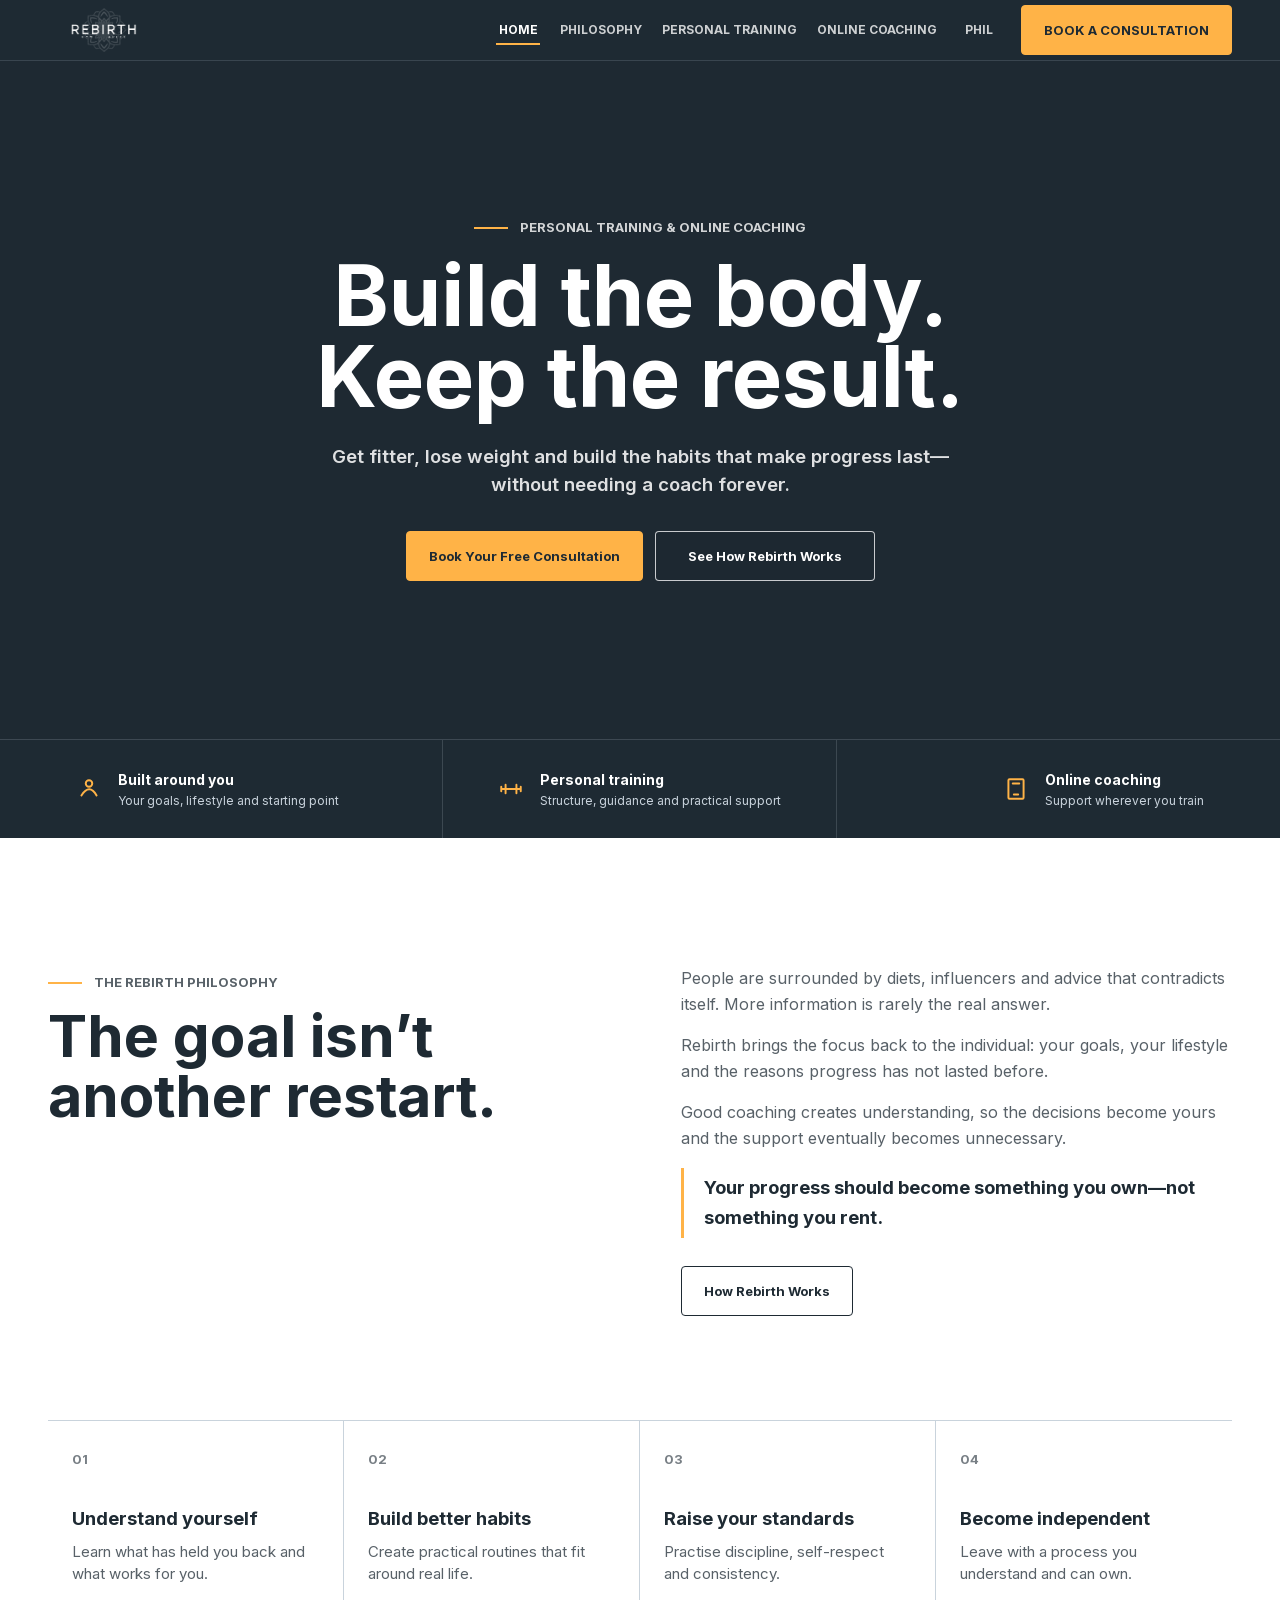
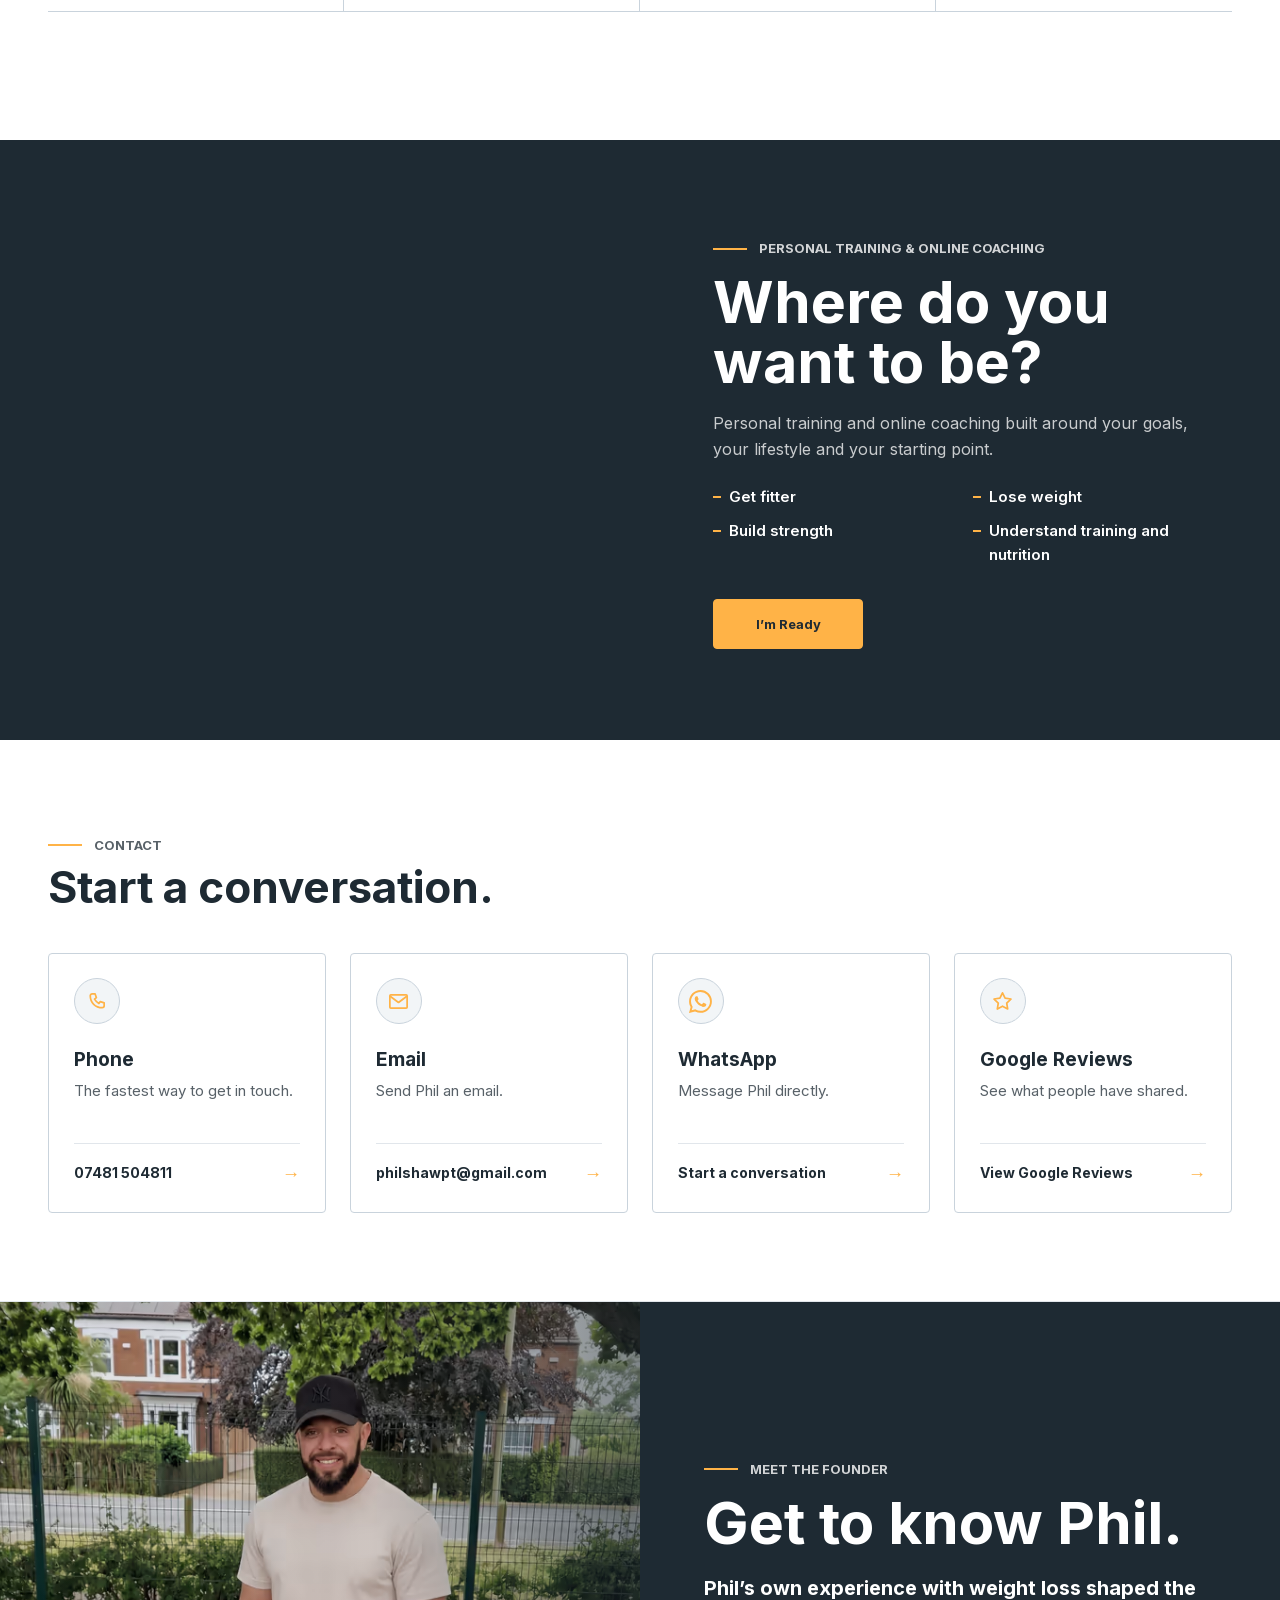
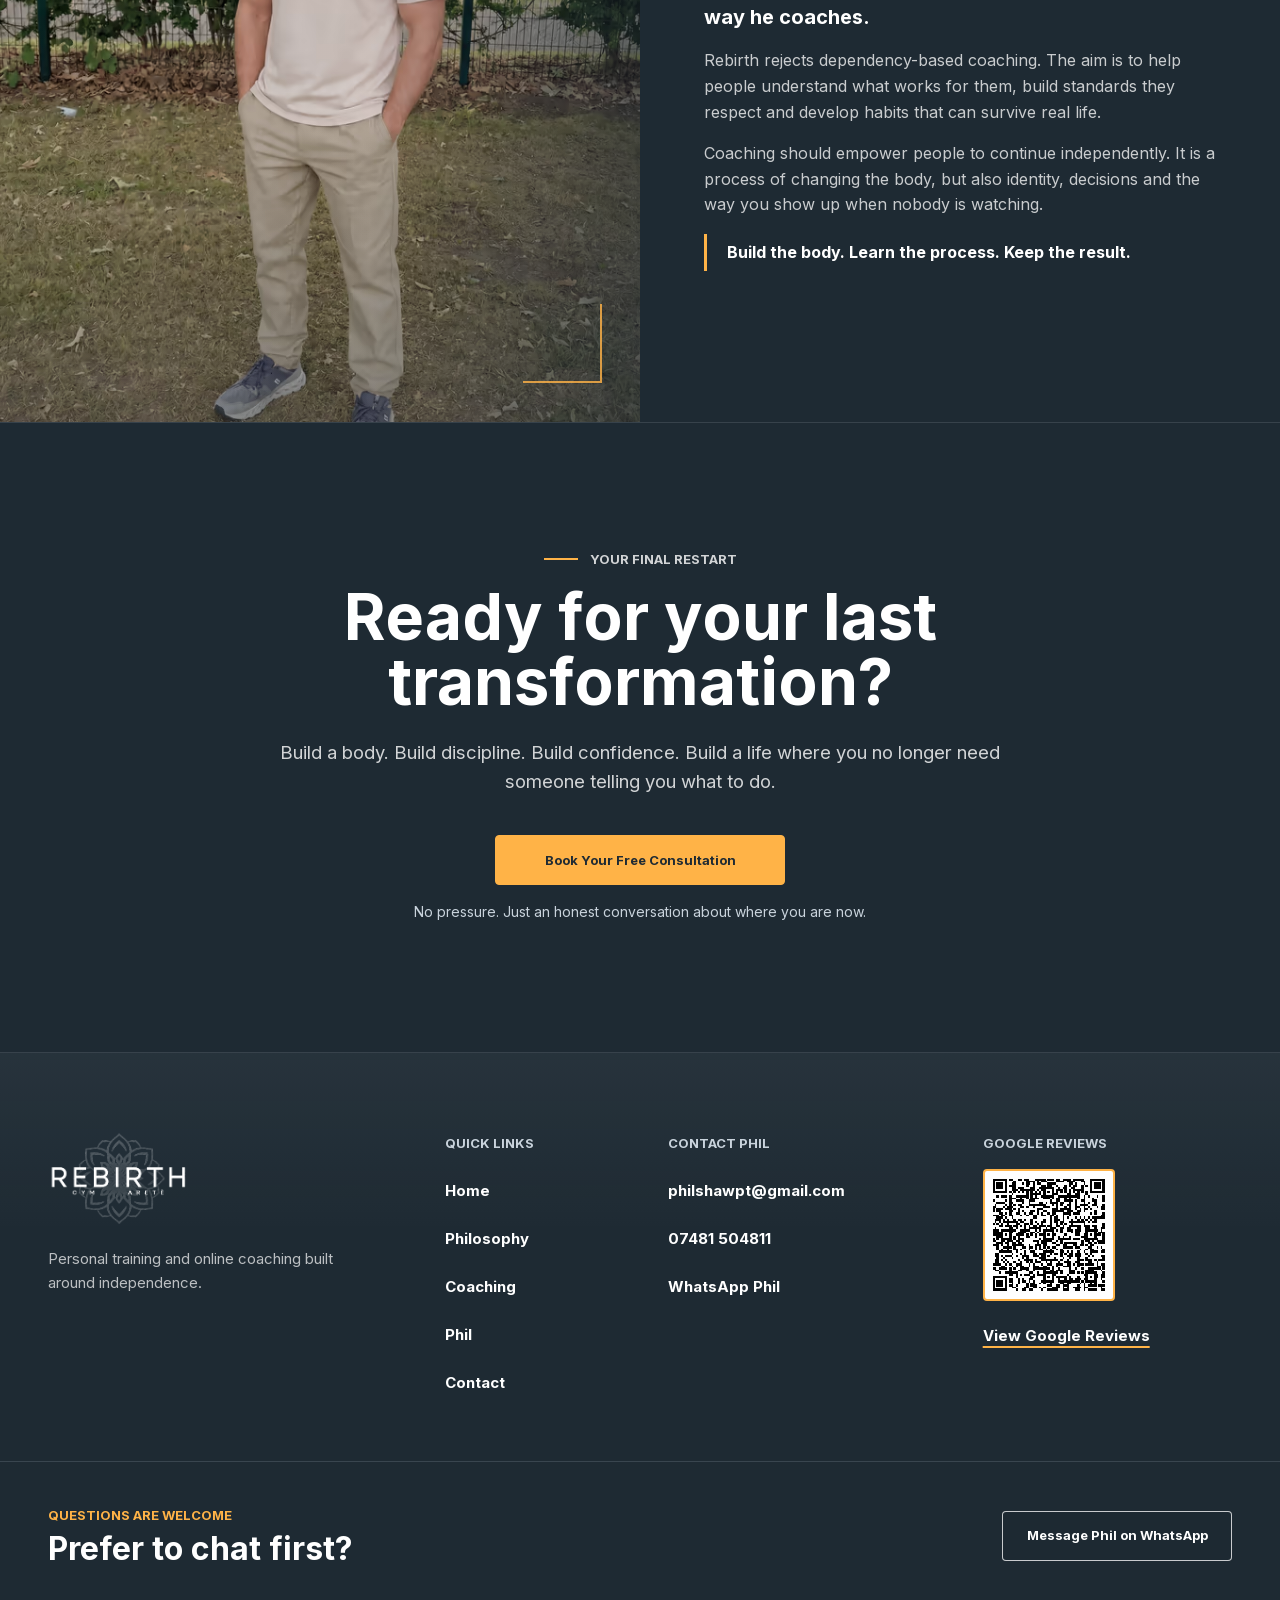
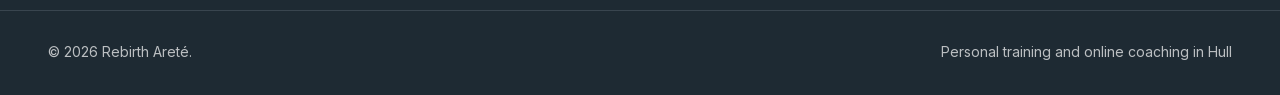
==== commit ba25c280: "Temporarily hide placeholder results section" ====
--- a/index.html
+++ b/index.html
@@ -58,7 +58,6 @@
           <a href="#philosophy">Philosophy</a>
           <a href="#coaching">Personal Training</a>
           <a href="#coaching">Online Coaching</a>
-          <a href="#results">Results</a>
           <a href="#founder">Phil</a>
           <a
             class="button button-accent button-small"
@@ -76,7 +75,6 @@
             <a href="#philosophy">Philosophy</a>
             <a href="#coaching">Personal Training</a>
             <a href="#coaching">Online Coaching</a>
-            <a href="#results">Results</a>
             <a href="#founder">Phil</a>
             <a
               class="button button-accent button-small"
@@ -369,234 +367,6 @@
                 View Google Reviews <span aria-hidden="true">&rarr;</span>
               </span>
             </a>
-          </div>
-        </div>
-      </section>
-
-      <section
-        class="results-section"
-        id="results"
-        aria-labelledby="results-title"
-      >
-        <div class="container results-heading reveal">
-          <p class="section-label">Lasting Results</p>
-          <h2 id="results-title">Real progress. Built to last.</h2>
-          <p>Results are more than a dramatic before and after.</p>
-        </div>
-
-        <div
-          class="container results-gallery"
-          data-results-gallery
-          role="group"
-          aria-roledescription="carousel"
-          aria-label="Lasting progress gallery"
-        >
-          <div
-            class="results-track"
-            data-results-track
-            id="results-track"
-            tabindex="0"
-            aria-label="What lasting progress looks like"
-          >
-            <!-- TEMPORARY DEMO CARD 1: Replace before publishing client results.
-                 Neutral panels intentionally replace mismatched stock people.
-                 Demo copy: "DEMO PLACEHOLDER - NOT A CLIENT RESULT",
-                 fictional "James - 16 weeks", and "Improved strength, a steadier
-                 routine and more confidence in the gym." -->
-            <article
-              class="result-card reveal"
-              data-result-card
-              role="group"
-              aria-roledescription="slide"
-              aria-label="1 of 3: James demo placeholder"
-            >
-              <div class="transformation-pair">
-                <figure
-                  class="transformation-photo transformation-placeholder"
-                  aria-label="Before image pending &mdash; neutral demo placeholder"
-                >
-                  <span class="placeholder-visual" aria-hidden="true">
-                    <span class="placeholder-shape"></span>
-                    <span class="placeholder-text">Demo image pending</span>
-                  </span>
-                  <figcaption>Before</figcaption>
-                </figure>
-                <figure
-                  class="transformation-photo transformation-placeholder"
-                  aria-label="After image pending &mdash; neutral demo placeholder"
-                >
-                  <span class="placeholder-visual" aria-hidden="true">
-                    <span class="placeholder-shape"></span>
-                    <span class="placeholder-text">Demo image pending</span>
-                  </span>
-                  <figcaption>After</figcaption>
-                </figure>
-              </div>
-              <div class="result-card-copy">
-                <p class="demo-disclosure">
-                  Demo placeholder &mdash; not a client result
-                </p>
-                <h3>James &mdash; 16 weeks</h3>
-                <p>
-                  Improved strength, a steadier routine and more confidence in
-                  the gym.
-                </p>
-              </div>
-            </article>
-
-            <!-- TEMPORARY DEMO CARD 2: Replace before publishing client results.
-                 Temporary images: demo-result-maya-before.* (Pexels 4587372) and
-                 demo-result-maya-after.* (Pexels 4587364).
-                 Demo copy: "DEMO PLACEHOLDER - NOT A CLIENT RESULT",
-                 fictional "Maya - 20 weeks", and "More consistent training,
-                 stronger movement and confidence that carries into everyday life." -->
-            <article
-              class="result-card reveal"
-              data-result-card
-              role="group"
-              aria-roledescription="slide"
-              aria-label="2 of 3: Maya demo placeholder"
-            >
-              <div class="transformation-pair">
-                <figure class="transformation-photo">
-                  <picture>
-                    <source
-                      srcset="assets/demo-result-maya-before.webp"
-                      type="image/webp"
-                    >
-                    <img
-                      src="assets/demo-result-maya-before.jpg"
-                      alt="Demo stock image of a woman training with dumbbells"
-                      width="720"
-                      height="900"
-                      loading="lazy"
-                      decoding="async"
-                    >
-                  </picture>
-                  <figcaption>Before</figcaption>
-                </figure>
-                <figure class="transformation-photo">
-                  <picture>
-                    <source
-                      srcset="assets/demo-result-maya-after.webp"
-                      type="image/webp"
-                    >
-                    <img
-                      src="assets/demo-result-maya-after.jpg"
-                      alt="Demo stock image of the same woman completing a squat"
-                      width="720"
-                      height="900"
-                      loading="lazy"
-                      decoding="async"
-                    >
-                  </picture>
-                  <figcaption>After</figcaption>
-                </figure>
-              </div>
-              <div class="result-card-copy">
-                <p class="demo-disclosure">
-                  Demo placeholder &mdash; not a client result
-                </p>
-                <h3>Maya &mdash; 20 weeks</h3>
-                <p>
-                  More consistent training, stronger movement and confidence
-                  that carries into everyday life.
-                </p>
-              </div>
-            </article>
-
-            <!-- TEMPORARY DEMO CARD 3: Replace before publishing client results.
-                 Temporary images: demo-result-daniel-before.* (Pexels 6922152) and
-                 demo-result-daniel-after.* (Pexels 6922181).
-                 Demo copy: "DEMO PLACEHOLDER - NOT A CLIENT RESULT",
-                 fictional "Daniel - 12 weeks", and "A practical routine built around
-                 strength, consistency and growing confidence." -->
-            <article
-              class="result-card reveal"
-              data-result-card
-              role="group"
-              aria-roledescription="slide"
-              aria-label="3 of 3: Daniel demo placeholder"
-            >
-              <div class="transformation-pair">
-                <figure class="transformation-photo">
-                  <picture>
-                    <source
-                      srcset="assets/demo-result-daniel-before.webp"
-                      type="image/webp"
-                    >
-                    <img
-                      src="assets/demo-result-daniel-before.jpg"
-                      alt="Demo stock image of an older man training on an exercise bike"
-                      width="720"
-                      height="900"
-                      loading="lazy"
-                      decoding="async"
-                    >
-                  </picture>
-                  <figcaption>Before</figcaption>
-                </figure>
-                <figure class="transformation-photo">
-                  <picture>
-                    <source
-                      srcset="assets/demo-result-daniel-after.webp"
-                      type="image/webp"
-                    >
-                    <img
-                      src="assets/demo-result-daniel-after.jpg"
-                      alt="Demo stock image of the same older man lifting dumbbells"
-                      width="720"
-                      height="900"
-                      loading="lazy"
-                      decoding="async"
-                    >
-                  </picture>
-                  <figcaption>After</figcaption>
-                </figure>
-              </div>
-              <div class="result-card-copy">
-                <p class="demo-disclosure">
-                  Demo placeholder &mdash; not a client result
-                </p>
-                <h3>Daniel &mdash; 12 weeks</h3>
-                <p>
-                  A practical routine built around strength, consistency and
-                  growing confidence.
-                </p>
-              </div>
-            </article>
-          </div>
-
-          <div class="gallery-controls">
-            <div class="gallery-dots" role="group" aria-label="Choose a result">
-              <button type="button" data-gallery-dot="0" aria-label="Show demo result 1: James"></button>
-              <button type="button" data-gallery-dot="1" aria-label="Show demo result 2: Maya"></button>
-              <button type="button" data-gallery-dot="2" aria-label="Show demo result 3: Daniel"></button>
-            </div>
-            <div class="gallery-buttons">
-              <button
-                class="gallery-button"
-                type="button"
-                data-gallery-prev
-                aria-label="Show previous result"
-                aria-controls="results-track"
-              >
-                <svg viewBox="0 0 24 24" aria-hidden="true">
-                  <path d="m15 18-6-6 6-6"></path>
-                </svg>
-              </button>
-              <button
-                class="gallery-button"
-                type="button"
-                data-gallery-next
-                aria-label="Show next result"
-                aria-controls="results-track"
-              >
-                <svg viewBox="0 0 24 24" aria-hidden="true">
-                  <path d="m9 18 6-6-6-6"></path>
-                </svg>
-              </button>
-            </div>
           </div>
         </div>
       </section>
@@ -722,7 +492,6 @@
           <a href="#top">Home</a>
           <a href="#philosophy">Philosophy</a>
           <a href="#coaching">Coaching</a>
-          <a href="#results">Results</a>
           <a href="#founder">Phil</a>
           <a href="#contact">Contact</a>
         </nav>
